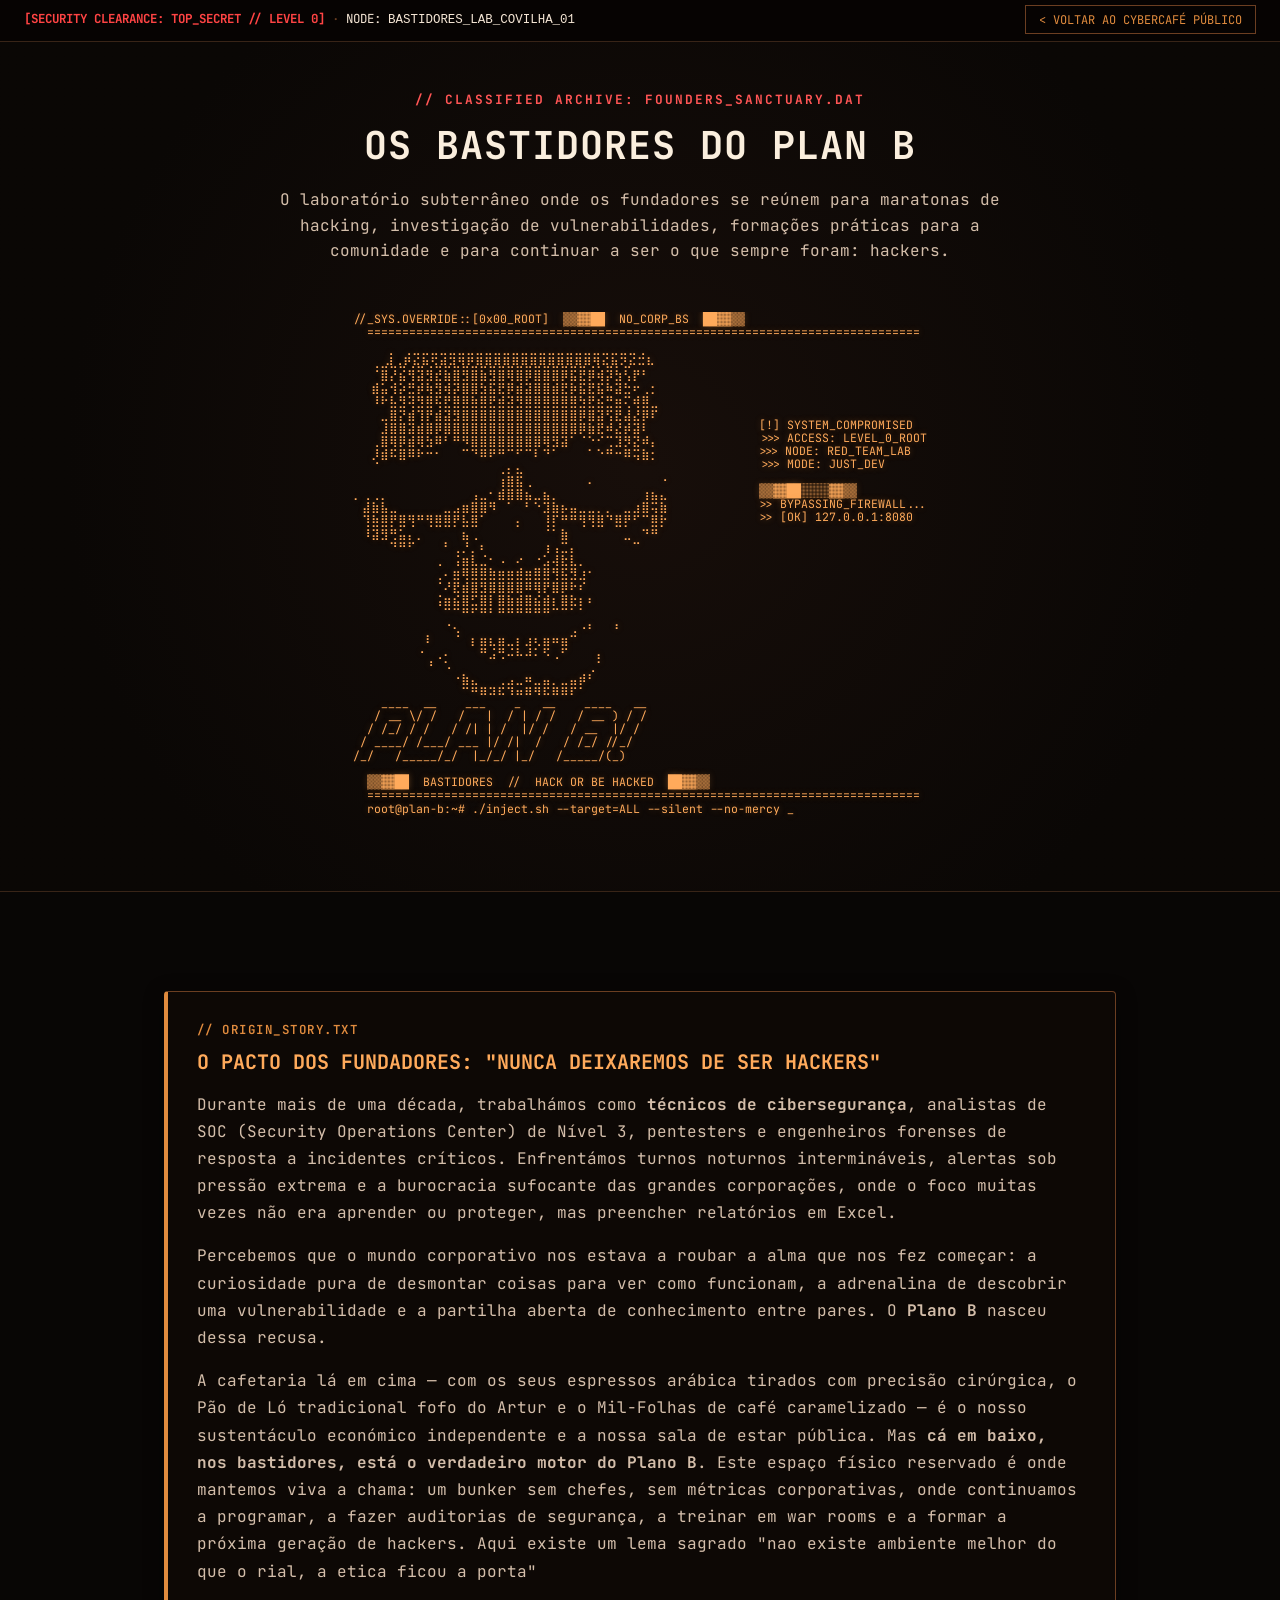
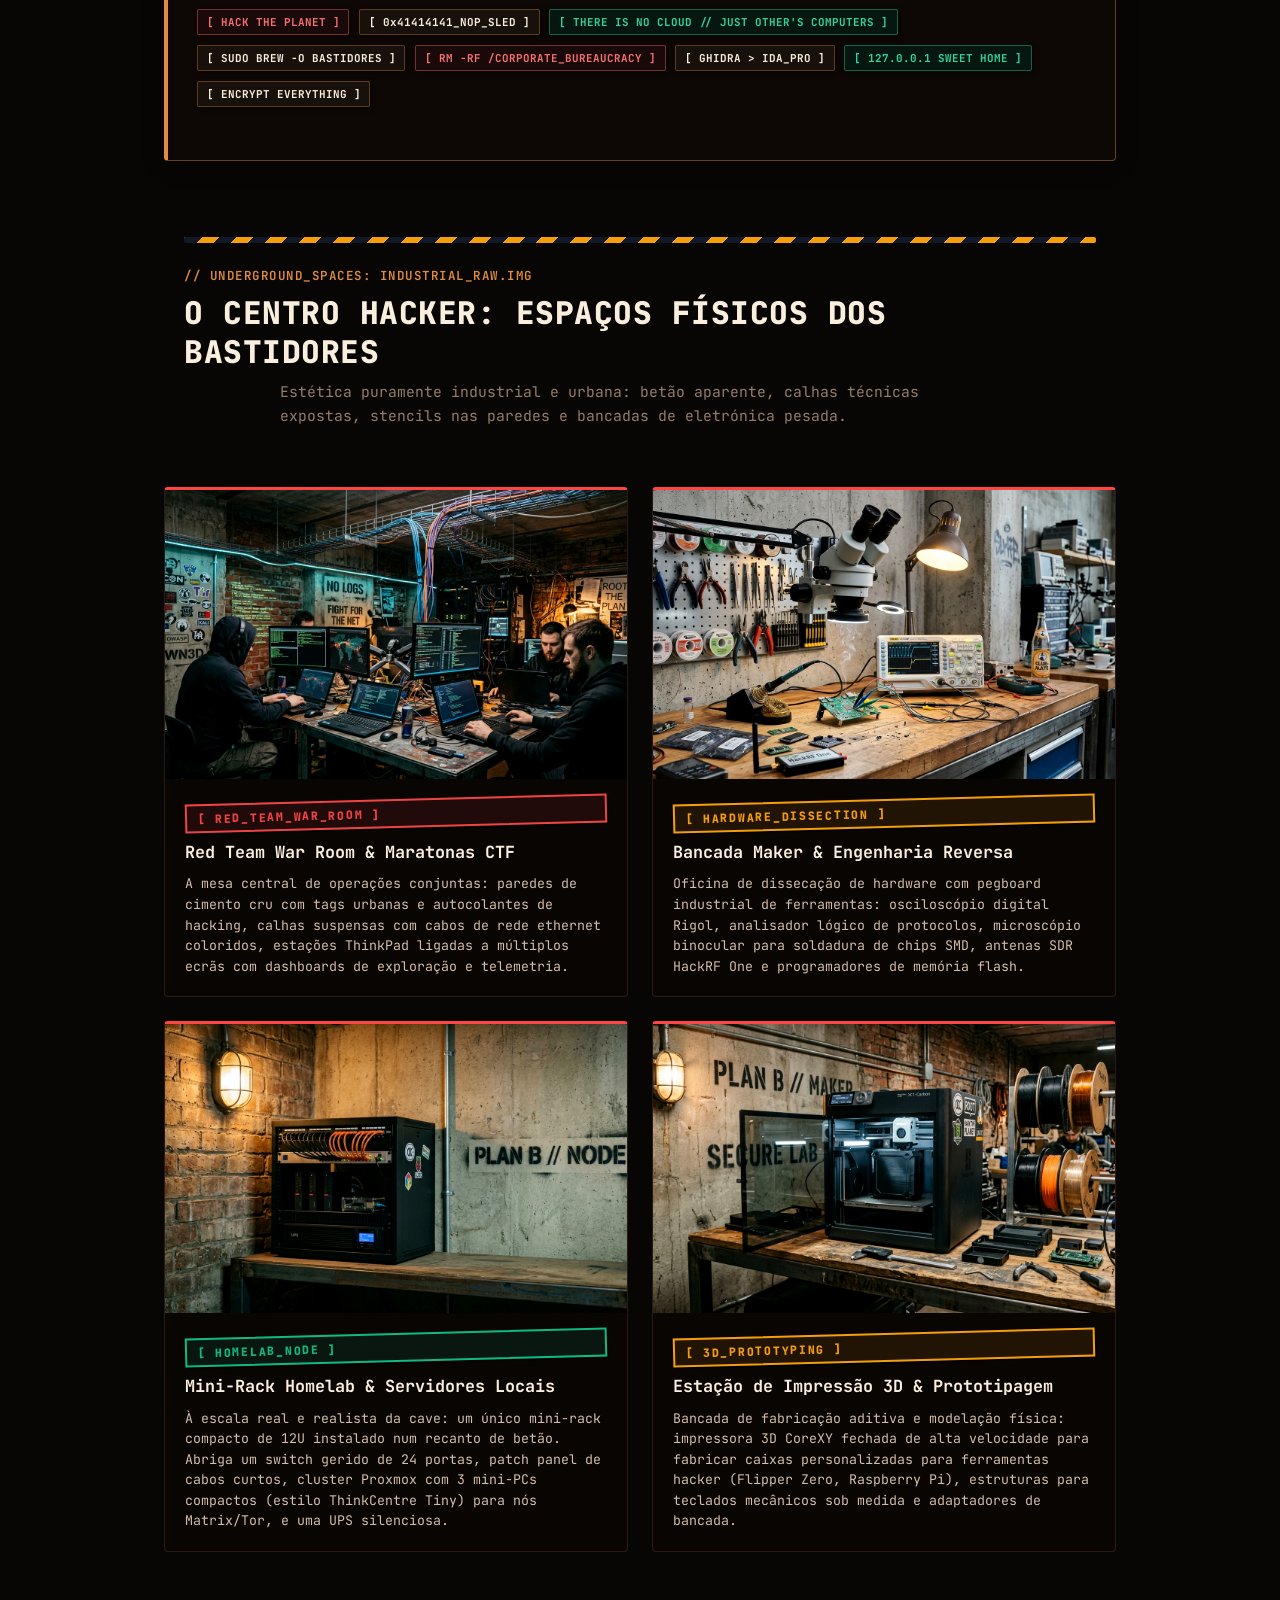
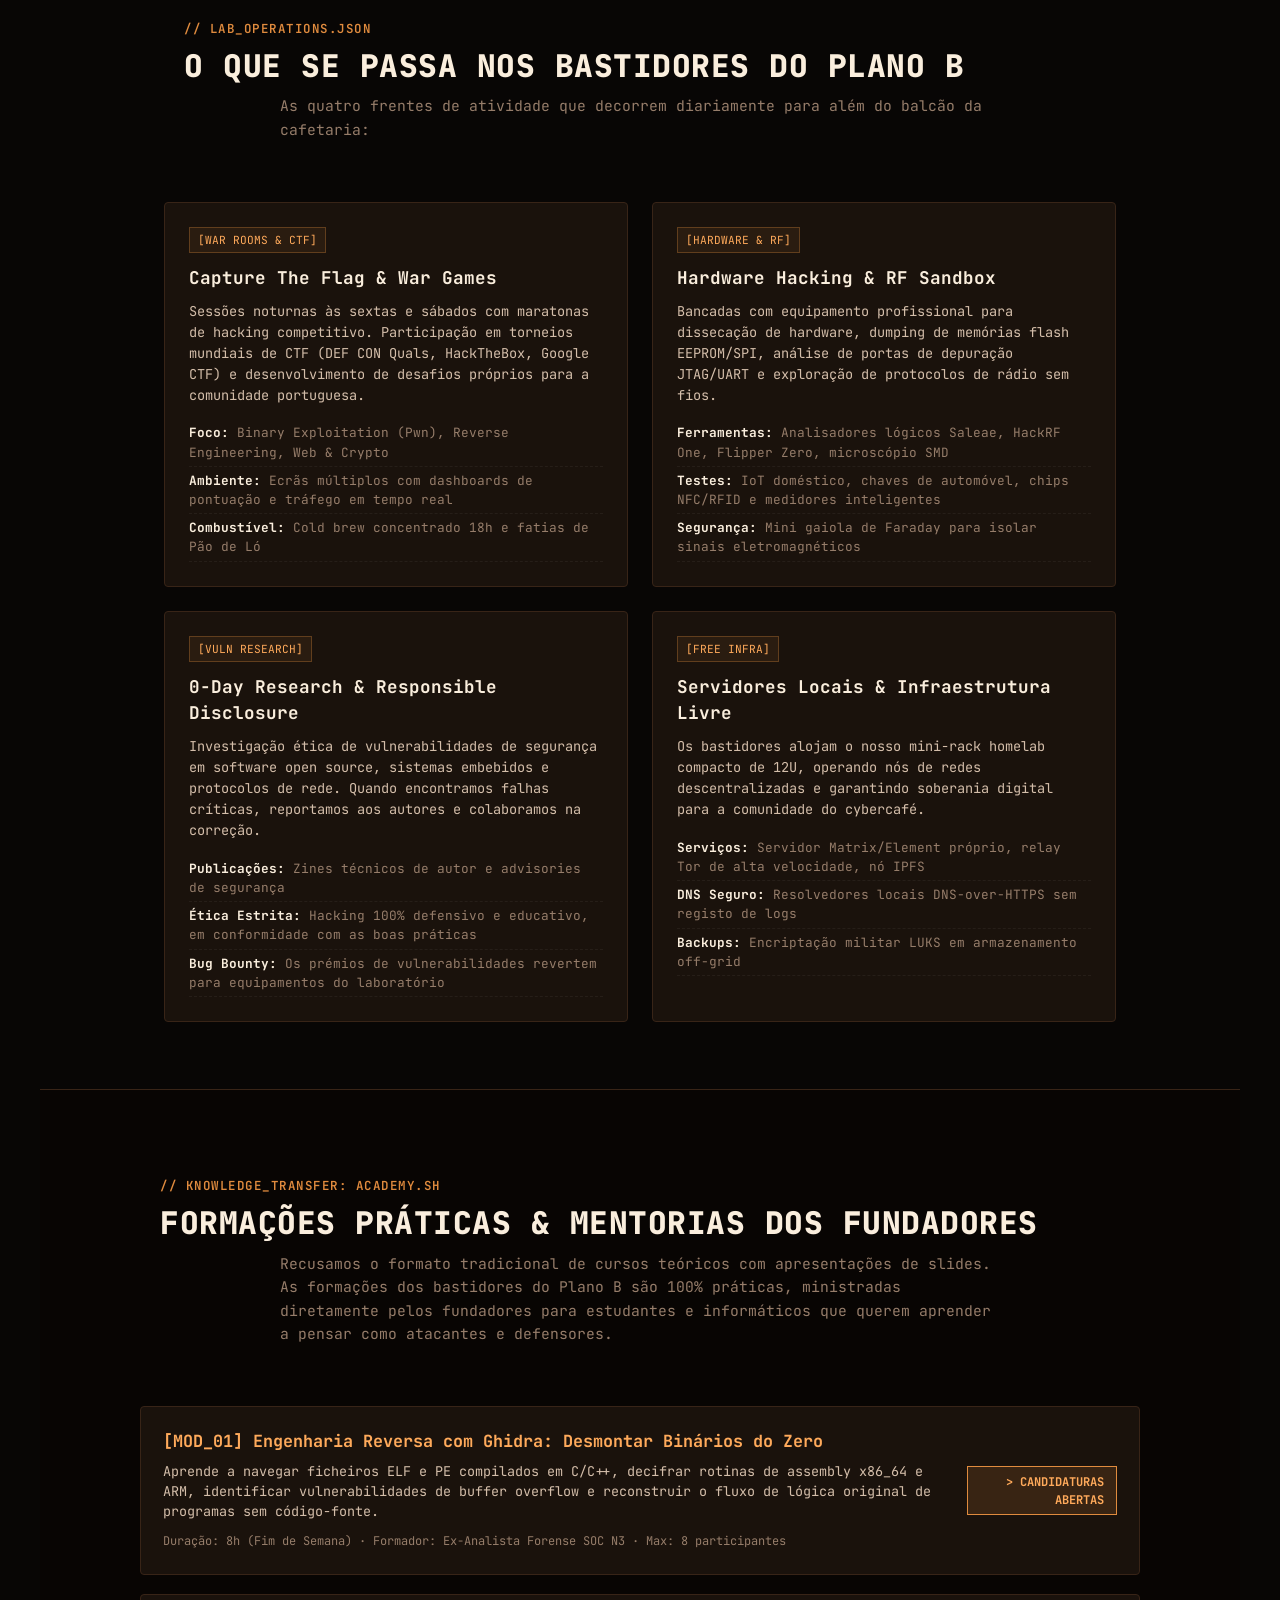
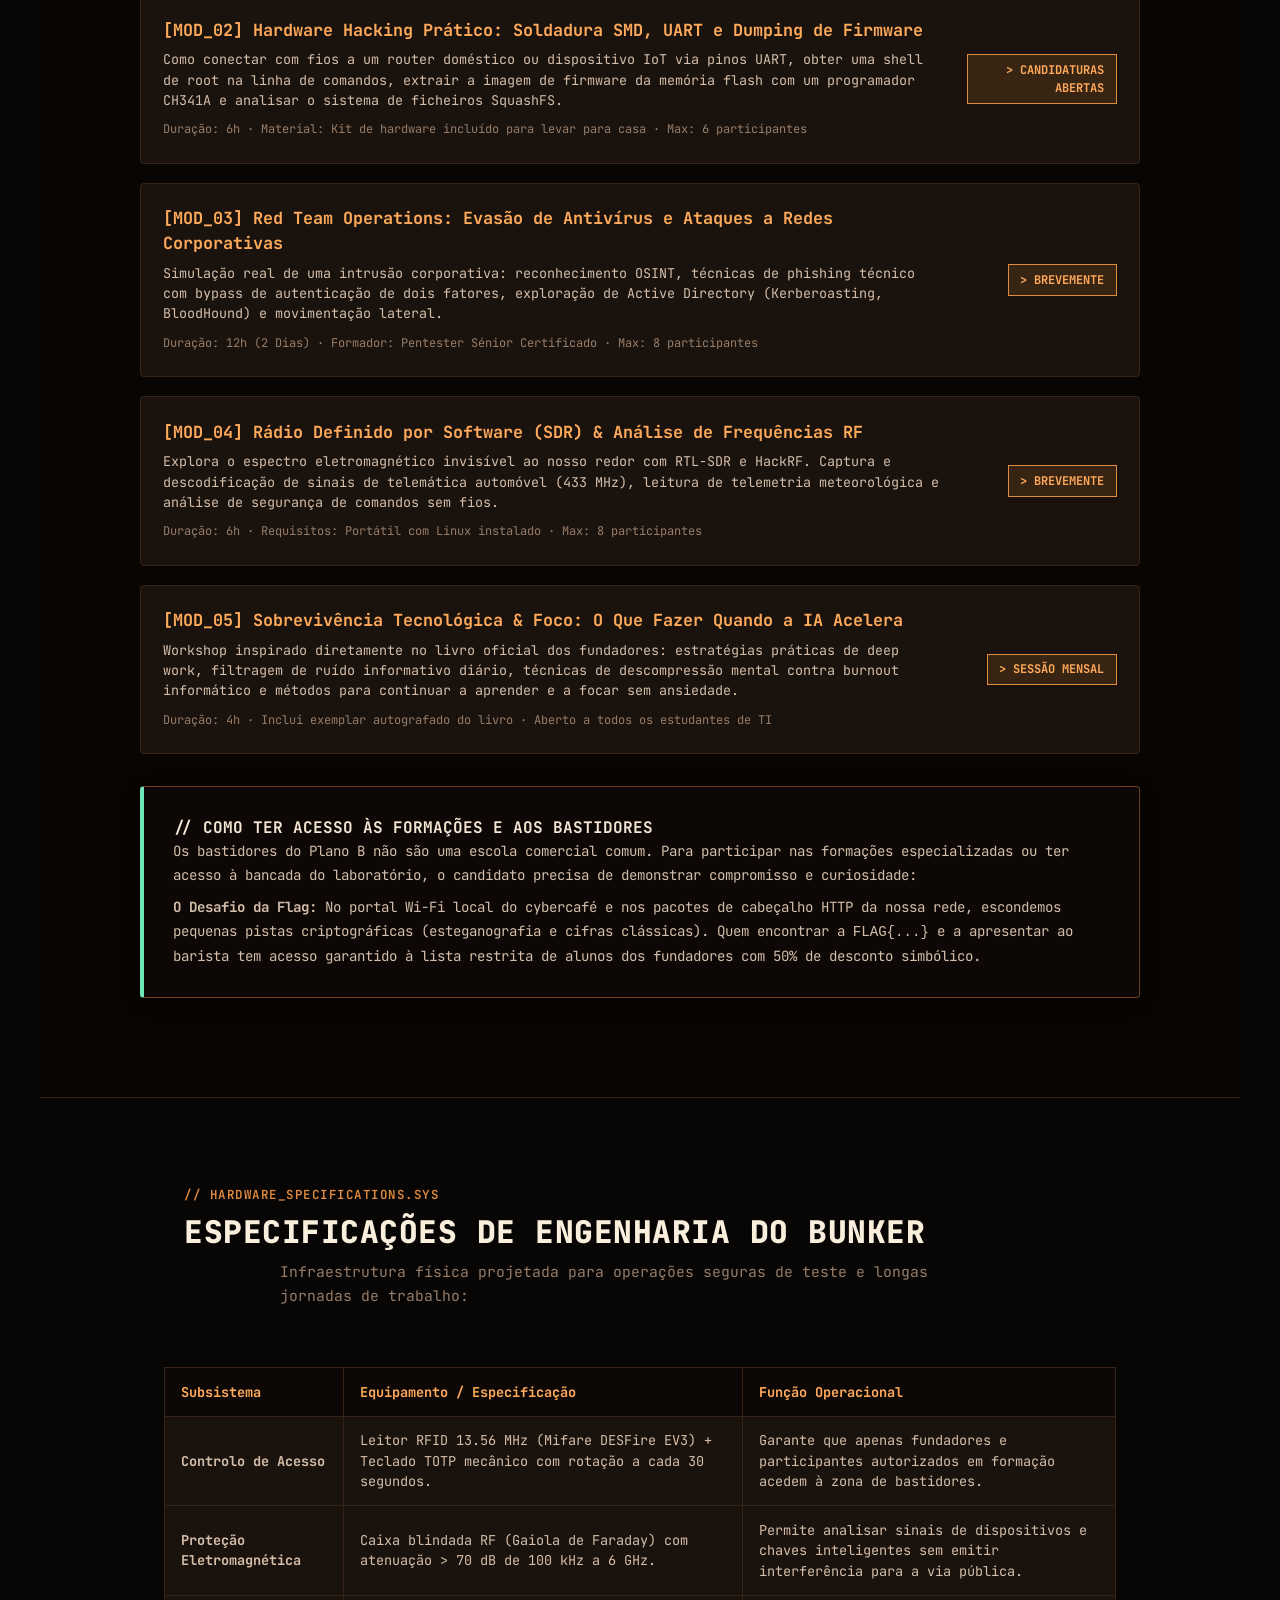
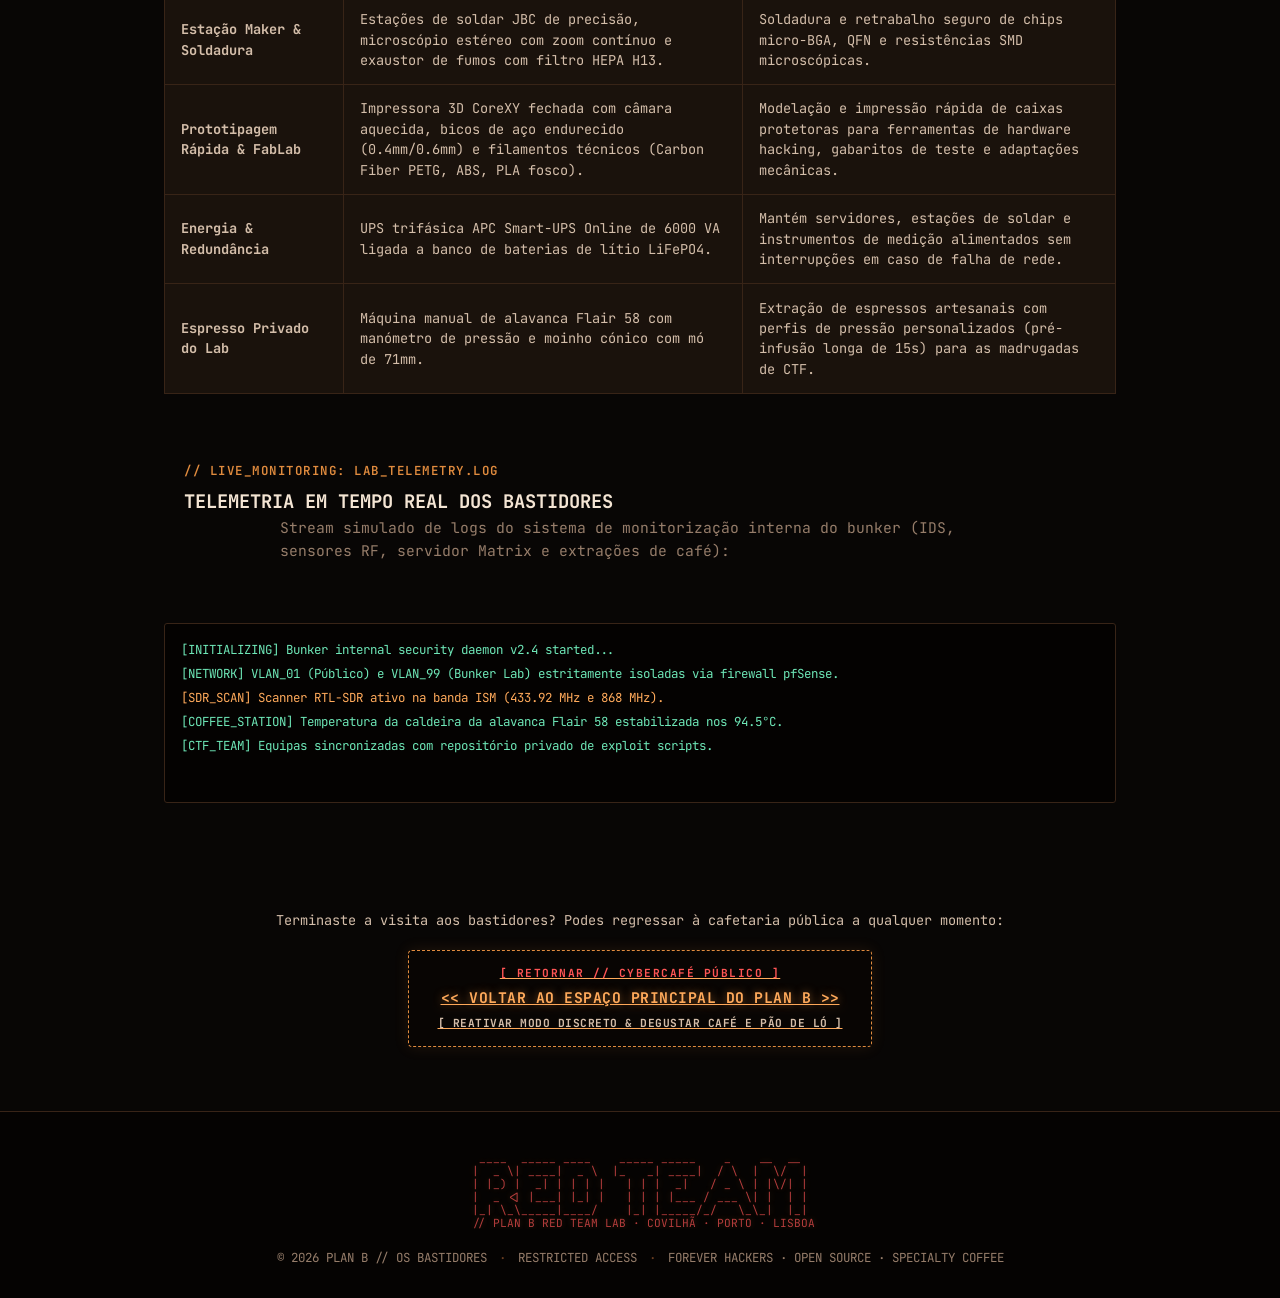
==== bastidores.html @ 3847df69 "first commit" ====
<!DOCTYPE html>
<html lang="pt">

<head>
    <meta charset="UTF-8">
    <meta name="viewport" content="width=device-width, initial-scale=1.0">
    <title>PLAN B // OS BASTIDORES (FOUNDERS' HACKER LAB)</title>
    <link rel="stylesheet" href="styles.css">
    <link rel="preconnect" href="https://fonts.googleapis.com">
    <link rel="preconnect" href="https://fonts.gstatic.com" crossorigin>
    <link
        href="https://fonts.googleapis.com/css2?family=Fira+Code:wght@300;400;500;600;700&family=JetBrains+Mono:ital,wght@0,300;0,400;0,600;0,700;1,400&family=VT323&display=swap"
        rel="stylesheet">
</head>

<body class="crt-effect bastidores-page">

    <!-- TOP SECURITY BAR -->
    <header class="bunker-top-bar">
        <div>
            <span class="bunker-status-tag">[SECURITY CLEARANCE: TOP_SECRET // LEVEL 0]</span>
            <span class="dot-sep">&middot;</span>
            <span>NODE: <code>BASTIDORES_LAB_COVILHA_01</code></span>
        </div>
        <div>
            <a href="index.html" id="btn-retornar-cafe" class="btn-back-cafe">&lt; VOLTAR AO CYBERCAFÉ PÚBLICO</a>
        </div>
    </header>

    <main class="main-content">
        <!-- HERO DOS BASTIDORES -->
        <section class="bunker-hero">
            <div class="bunker-tag">// CLASSIFIED ARCHIVE: FOUNDERS_SANCTUARY.DAT</div>
            <h1>OS BASTIDORES DO PLAN B</h1>
            <p class="bunker-sub">O laboratório subterrâneo onde os fundadores se reúnem para maratonas de hacking,
                investigação de vulnerabilidades, formações práticas para a comunidade e para continuar a ser o que
                sempre foram: hackers.</p>

            <pre class="ascii-art"
                style="color:var(--amber-bright); font-size: 0.72rem; line-height: 1.15; margin: 1.5rem auto; display: inline-block; text-align: left;">
//_SYS.OVERRIDE::[0x00_ROOT]  ▒▒▓▓██  NO_CORP_BS  ██▓▓▒▒
  ===============================================================================
  
  ⠀⠀⣸⢀⡾⣝⣯⢟⣽⣻⢿⡿⣿⣿⣿⣿⣿⣿⣿⣿⣿⣿⣿⣿⣿⢿⣝⣯⡻⣝⣚⣆⠀⠀⠀
⠀⠀⠘⣿⡹⣝⢾⣻⢾⡽⣯⣿⢿⣿⣯⢿⣿⣿⣿⣿⣿⣿⣿⣿⣟⡿⣾⣵⣻⢧⢏⡶⠆⠀⠀
⠀⠀⣴⣋⢵⣫⠾⣽⣯⢿⣽⣻⣿⣿⢯⣟⡿⣾⣽⣳⣿⣿⣽⡷⣯⣟⡷⣞⣧⣻⠮⡥⠀⠄⠀
⠀⠀⢹⡯⣎⢷⣻⢷⣾⣟⡾⣷⣿⣯⣿⡿⣽⣳⢿⣿⣿⣿⣿⣿⣷⢯⡿⣝⠶⣭⡛⣴⣾⠁⠀
⠀⠀⠀⠀⣿⡻⣼⢻⡿⣼⣻⢿⣿⣿⣿⣿⣿⣿⣿⣿⣿⣿⣿⣿⣿⣿⣿⣻⢟⡿⣸⡸⣿⡟⠀⠀
⠀⠀⠀⢹⣿⣷⣻⣼⣷⣿⣿⣿⣿⣿⣿⣿⣿⣿⣿⣿⣿⣿⣿⣿⣿⣷⣯⡿⣼⡹⣽⣻⡇⠀⠀             [!] SYSTEM_COMPROMISED
⠀⠀⠀⣿⣿⣿⣽⣿⢯⣷⠏⠿⢿⣿⣿⣿⣿⣿⣿⣿⣿⣿⢿⣻⠋⠑⠫⠝⠒⢻⢷⡻⣴⡀⠀             >>> ACCESS: LEVEL_0_ROOT
⠀⠀⢸⣽⣞⣷⣿⡮⠭⠄⠀⠀⠒⠻⣿⡿⠿⠛⠟⠛⡏⠺⠋⠉⠀⠀⠂⠢⠾⠭⣷⣛⣦⠅              >>> NODE: RED_TEAM_LAB
⠀⠀⠑⠉⠀⠉⠀⠀⠀⠀⠀⠀⠀⠀⠀⠀⠀⡀⡀⠀⠀⠀⠀⠀⠀⠀⠀⠀⠀⠀⠀⠈⠉⠁⠀             >>> MODE: JUST_DEV
⠀⠀⠀⠀⠀⠀⠀⠀⠀⠀⠀⠀⠀⠀⠀⠀⢨⣷⣟⠀⠀⠀⠀⠀⠀⠀⡀⠀⠀⠀⠀⠀⠀⠀⠠
⠀⠀⠀⠀⠀⠀⠀⠀⠀⠀⠀⠀⠀⢀⠀⠄⣼⣿⣿⣌⠀⣄⠀⠀⠀⠀⠀⠀⠀⠀⠀⠀⢠⣄⡀             ▒▒▓▓██░░░░▓▓▒▒
⠁⣸⣮⣇⠀⠀⠀⠀⠀⠀⠀⢀⣤⣾⣿⢶⠉⠋⠉⠏⠫⢻⣧⣄⣀⠀⠀⠀⠀⠀⠀⢠⣾⣛⣯             >> BYPASSING_FIREWALL...
⠀⢻⣯⣿⡿⣶⢶⠶⢶⣶⣿⡿⣏⣿⠋⠀⠀⠀⡀⠀⠀⢹⡟⠷⠿⢿⢿⣷⠳⣶⡿⠟⠛⣾⡯             >> [OK] 127.0.0.1:8080
⠀⢸⣻⢿⠷⣋⡈⠀⠈⠉⠉⠁⣍⠉⠀⠀⠀⠀⠁⠀⠀⠘⠃⣦⠀⠈⠈⠉⠀⠉⠁⠀⠲⠿⠁
⠀⠀⠉⠉⠺⠿⠗⠁⠀⠀⠆⠀⠹⠈⡄⠀⠀⠀⠀⠀⠀⢠⢀⠛⡀⠀⠀⠀⠀⠀⠉⠒⠀⠀⠀
⠀⠀⠀⠀⠀⠀⠀⠀⠀⠀⠀⢘⣥⡇⠐⠄⢀⠀⡠⠀⠠⢊⣸⡯⡇⠀⠀⠀⠀⠀⠀⠀⠀⠀⠀
⠀⠀⠀⠀⠀⠀⠀⠀⠀⠈⡀⣬⣿⣿⣿⣦⣤⣤⣴⣤⣶⣿⢾⣟⢿⢡⠄⠀⠀⠀⠀⠀⠀⠀⠀
⠀⠀⠀⠀⠀⠀⠀⠀⠀⠘⡰⡿⣼⣿⢿⣿⣿⣿⣿⣿⣿⡿⣾⣿⡯⡝⠀⠀⠀⠀⠀⠀⠀⠀⠀
⠀⠀⠀⠀⠀⠀⠀⠀⠀⢐⣤⣝⣿⠟⣿⡏⣿⣯⣽⣶⣜⣵⡍⣷⡦⡄⡄⠀⠀⠀⠀⠀⠀⠀⠀
⠀⠀⠀⠀⠀⠀⠀⠀⠀⠈⠛⠛⠿⠟⠿⠇⠿⠿⠿⠿⠿⠿⠓⠛⠋⠃⠀⠀⠀⠀⠀⠀⠀⠀⠀
⠀⠀⠀⠀⠀⠀⠀⠀⠀⠀⠠⡀⠀⠀⠀⠀⠀⠀⠀⠀⠀⠀⠀⠀⠀⢀⡄⠀⠀⡄⠀⠀⠀⠀⠀
⠀⠀⠀⠀⠀⠀⠀⠀⡆⠀⠀⠘⠀⡄⣤⡄⣤⠀⡄⢠⡄⣤⣤⣤⠚⠀⠀⠀⠀⠀⠀⠀⠀⠀⠀
⠀⠀⠀⠀⠀⠀⠀⠠⠀⠀⡀⠀⠀⠁⠿⢙⠿⣙⣇⣹⡊⢟⠀⠟⠀⠀⠀⡀⠀⠀⠀⠀⠀⠀⠀
⠀⠀⠀⠀⠀⠀⠀⠀⠰⠈⢂⠀⠀⠀⠀⠉⠈⠀⠀⠀⠀⠀⠈⠀⠀⠀⠀⠃⠀⠀⠀⠀⠀⠀⠀
⠀⠀⠀⠀⠀⠀⠀⠀⠀⠀⠀⠠⣦⡀⠀⠀⠀⢀⠀⣤⠀⣀⠀⠀⣀⣴⠎⠀⠀⠀⠀⠀⠀⠀⠀
⠀⠀⠀⠀⠀⠀⠀⠀⠀⠀⠀⠀⠛⠿⣶⣲⣞⢻⣭⣶⢿⣟⣷⣿⡟⠃⠀⠀⠀⠀⠀⠀⠀⠀⠀
    ____  __    ___    _   __    ____   __
   / __ \/ /   /   |  / | / /   / __ ) / /
  / /_/ / /   / /| | /  |/ /   / __  |/ / 
 / ____/ /___/ ___ |/ /|  /   / /_/ //_/  
/_/   /_____/_/  |_/_/ |_/   /_____/(_)   
                                          
  ▒▒▓▓██  BASTIDORES  //  HACK OR BE HACKED  ██▓▓▒▒
  ===============================================================================
  root@plan-b:~# ./inject.sh --target=ALL --silent --no-mercy _
            </pre>
        </section>

        <!-- SECÇÃO: MANIFESTO DOS FUNDADORES -->
        <section class="section-padding" style="max-width: 1000px; margin: 0 auto;">
            <div class="manifesto-box">
                <div class="sec-label">// ORIGIN_STORY.TXT</div>
                <h3>O PACTO DOS FUNDADORES: "NUNCA DEIXAREMOS DE SER HACKERS"</h3>
                <p>Durante mais de uma década, trabalhámos como <strong>técnicos de cibersegurança</strong>, analistas
                    de SOC (Security Operations Center) de Nível 3, pentesters e engenheiros forenses de resposta a
                    incidentes críticos. Enfrentámos turnos noturnos intermináveis, alertas sob pressão extrema e a
                    burocracia sufocante das grandes corporações, onde o foco muitas vezes não era aprender ou proteger,
                    mas preencher relatórios em Excel.</p>

                <p>Percebemos que o mundo corporativo nos estava a roubar a alma que nos fez começar: a curiosidade pura
                    de desmontar coisas para ver como funcionam, a adrenalina de descobrir uma vulnerabilidade e a
                    partilha aberta de conhecimento entre pares. O <strong>Plano B</strong> nasceu dessa recusa.</p>

                <p>A cafetaria lá em cima — com os seus espressos arábica tirados com precisão cirúrgica, o Pão de Ló
                    tradicional fofo do Artur e o Mil-Folhas de café caramelizado — é o nosso sustentáculo económico
                    independente e a nossa sala de estar pública. Mas <strong>cá em baixo, nos bastidores, está o
                        verdadeiro motor do Plano B</strong>. Este espaço físico reservado é onde mantemos viva a chama:
                    um bunker sem chefes, sem métricas corporativas, onde continuamos a programar, a fazer auditorias de
                    segurança, a treinar em war rooms e a formar a próxima geração de hackers. Aqui existe um lema
                    sagrado
                    "nao existe ambiente melhor do que o rial, a etica ficou a porta"</p>

                <div class="hacker-stickers-cluster">
                    <span class="hacker-sticker tag-crimson">[ HACK THE PLANET ]</span>
                    <span class="hacker-sticker">[ 0x41414141_NOP_SLED ]</span>
                    <span class="hacker-sticker tag-lime">[ THERE IS NO CLOUD // JUST OTHER'S COMPUTERS ]</span>
                    <span class="hacker-sticker">[ SUDO BREW -O BASTIDORES ]</span>
                    <span class="hacker-sticker tag-crimson">[ RM -RF /CORPORATE_BUREAUCRACY ]</span>
                    <span class="hacker-sticker">[ GHIDRA &gt; IDA_PRO ]</span>
                    <span class="hacker-sticker tag-lime">[ 127.0.0.1 SWEET HOME ]</span>
                    <span class="hacker-sticker">[ ENCRYPT EVERYTHING ]</span>
                </div>
            </div>

            <!-- GALERIA VISUAL DOS BASTIDORES: ESTILO INDUSTRIAL & STREET HACKER -->
            <div class="section-header" style="text-align: left; margin-top: 3.5rem;">
                <div class="hazard-stripe-bar"></div>
                <div class="sec-label">// UNDERGROUND_SPACES: INDUSTRIAL_RAW.IMG</div>
                <h2>O CENTRO HACKER: ESPAÇOS FÍSICOS DOS BASTIDORES</h2>
                <p class="sec-sub">Estética puramente industrial e urbana: betão aparente, calhas técnicas expostas,
                    stencils nas paredes e bancadas de eletrónica pesada.</p>
            </div>

            <div class="bunker-gallery-grid">
                <!-- Foto 1: War Room -->
                <div class="bunker-photo-card">
                    <div class="bunker-photo-img-wrap">
                        <img src="assets/bastidores_war_room.jpg"
                            alt="Red Team War Room subterrânea dos bastidores do Plan B com monitores, ThinkPads e estilo industrial"
                            class="bunker-photo-img">
                    </div>
                    <div class="bunker-photo-info">
                        <span class="street-stencil-tag red">[ RED_TEAM_WAR_ROOM ]</span>
                        <h4>Red Team War Room &amp; Maratonas CTF</h4>
                        <p>A mesa central de operações conjuntas: paredes de cimento cru com tags urbanas e autocolantes
                            de hacking, calhas suspensas com cabos de rede ethernet coloridos, estações ThinkPad ligadas
                            a múltiplos ecrãs com dashboards de exploração e telemetria.</p>
                    </div>
                </div>

                <!-- Foto 2: Hardware Lab -->
                <div class="bunker-photo-card">
                    <div class="bunker-photo-img-wrap">
                        <img src="assets/bastidores_hardware_lab.jpg"
                            alt="Bancada de hardware hacking industrial com osciloscópio Rigol, HackRF, ferro de soldar e microscópio"
                            class="bunker-photo-img">
                    </div>
                    <div class="bunker-photo-info">
                        <span class="street-stencil-tag amber">[ HARDWARE_DISSECTION ]</span>
                        <h4>Bancada Maker &amp; Engenharia Reversa</h4>
                        <p>Oficina de dissecação de hardware com pegboard industrial de ferramentas: osciloscópio
                            digital Rigol, analisador lógico de protocolos, microscópio binocular para soldadura de
                            chips SMD, antenas SDR HackRF One e programadores de memória flash.</p>
                    </div>
                </div>

                <!-- Foto 3: Server Vault / Homelab Rack -->
                <div class="bunker-photo-card">
                    <div class="bunker-photo-img-wrap">
                        <img src="assets/bastidores_server_vault.jpg"
                            alt="Mini-rack homelab de 12U no recanto de betão dos bastidores com switch, mini-PCs e iluminação industrial"
                            class="bunker-photo-img">
                    </div>
                    <div class="bunker-photo-info">
                        <span class="street-stencil-tag green">[ HOMELAB_NODE ]</span>
                        <h4>Mini-Rack Homelab &amp; Servidores Locais</h4>
                        <p>À escala real e realista da cave: um único mini-rack compacto de 12U instalado num recanto de
                            betão. Abriga um switch gerido de 24 portas, patch panel de cabos curtos, cluster Proxmox
                            com 3 mini-PCs compactos (estilo ThinkCentre Tiny) para nós Matrix/Tor, e uma UPS
                            silenciosa.</p>
                    </div>
                </div>

                <!-- Foto 4: Estação de Impressão 3D & Prototipagem Maker -->
                <div class="bunker-photo-card">
                    <div class="bunker-photo-img-wrap">
                        <img src="assets/bastidores_impressora_3d.jpg"
                            alt="Estação de impressão 3D industrial nos bastidores com impressora fechada de alta precisão e protótipos de hardware"
                            class="bunker-photo-img">
                    </div>
                    <div class="bunker-photo-info">
                        <span class="street-stencil-tag amber">[ 3D_PROTOTYPING ]</span>
                        <h4>Estação de Impressão 3D &amp; Prototipagem</h4>
                        <p>Bancada de fabricação aditiva e modelação física: impressora 3D CoreXY fechada de alta
                            velocidade para fabricar caixas personalizadas para ferramentas hacker (Flipper Zero,
                            Raspberry Pi), estruturas para teclados mecânicos sob medida e adaptadores de bancada.</p>
                    </div>
                </div>
            </div>

            <!-- GRID: O QUE SE PASSA NOS BASTIDORES -->
            <div class="section-header" style="text-align: left; margin-top: 3rem;">
                <div class="sec-label">// LAB_OPERATIONS.JSON</div>
                <h2>O QUE SE PASSA NOS BASTIDORES DO PLANO B</h2>
                <p class="sec-sub">As quatro frentes de atividade que decorrem diariamente para além do balcão da
                    cafetaria:</p>
            </div>

            <div class="bunker-activities-grid">
                <!-- Atividade 1 -->
                <div class="bunker-card">
                    <span class="bunker-card-badge">[WAR ROOMS &amp; CTF]</span>
                    <h4>Capture The Flag &amp; War Games</h4>
                    <p>Sessões noturnas às sextas e sábados com maratonas de hacking competitivo. Participação em
                        torneios mundiais de CTF (DEF CON Quals, HackTheBox, Google CTF) e desenvolvimento de desafios
                        próprios para a comunidade portuguesa.</p>
                    <ul>
                        <li><strong>Foco:</strong> Binary Exploitation (Pwn), Reverse Engineering, Web &amp; Crypto</li>
                        <li><strong>Ambiente:</strong> Ecrãs múltiplos com dashboards de pontuação e tráfego em tempo
                            real</li>
                        <li><strong>Combustível:</strong> Cold brew concentrado 18h e fatias de Pão de Ló</li>
                    </ul>
                </div>

                <!-- Atividade 2 -->
                <div class="bunker-card">
                    <span class="bunker-card-badge">[HARDWARE &amp; RF]</span>
                    <h4>Hardware Hacking &amp; RF Sandbox</h4>
                    <p>Bancadas com equipamento profissional para dissecação de hardware, dumping de memórias flash
                        EEPROM/SPI, análise de portas de depuração JTAG/UART e exploração de protocolos de rádio sem
                        fios.</p>
                    <ul>
                        <li><strong>Ferramentas:</strong> Analisadores lógicos Saleae, HackRF One, Flipper Zero,
                            microscópio SMD</li>
                        <li><strong>Testes:</strong> IoT doméstico, chaves de automóvel, chips NFC/RFID e medidores
                            inteligentes</li>
                        <li><strong>Segurança:</strong> Mini gaiola de Faraday para isolar sinais eletromagnéticos</li>
                    </ul>
                </div>

                <!-- Atividade 3 -->
                <div class="bunker-card">
                    <span class="bunker-card-badge">[VULN RESEARCH]</span>
                    <h4>0-Day Research &amp; Responsible Disclosure</h4>
                    <p>Investigação ética de vulnerabilidades de segurança em software open source, sistemas embebidos e
                        protocolos de rede. Quando encontramos falhas críticas, reportamos aos autores e colaboramos na
                        correção.</p>
                    <ul>
                        <li><strong>Publicações:</strong> Zines técnicos de autor e advisories de segurança</li>
                        <li><strong>Ética Estrita:</strong> Hacking 100% defensivo e educativo, em conformidade com as
                            boas práticas</li>
                        <li><strong>Bug Bounty:</strong> Os prémios de vulnerabilidades revertem para equipamentos do
                            laboratório</li>
                    </ul>
                </div>

                <!-- Atividade 4 -->
                <div class="bunker-card">
                    <span class="bunker-card-badge">[FREE INFRA]</span>
                    <h4>Servidores Locais &amp; Infraestrutura Livre</h4>
                    <p>Os bastidores alojam o nosso mini-rack homelab compacto de 12U, operando nós de redes
                        descentralizadas e garantindo soberania digital para a comunidade do cybercafé.</p>
                    <ul>
                        <li><strong>Serviços:</strong> Servidor Matrix/Element próprio, relay Tor de alta velocidade, nó
                            IPFS</li>
                        <li><strong>DNS Seguro:</strong> Resolvedores locais DNS-over-HTTPS sem registo de logs</li>
                        <li><strong>Backups:</strong> Encriptação militar LUKS em armazenamento off-grid</li>
                    </ul>
                </div>
            </div>
        </section>

        <!-- SECÇÃO: FORMAÇÕES E ACADEMIA HACKER -->
        <section class="section-padding formations-section">
            <div style="max-width: 1000px; margin: 0 auto;">
                <div class="section-header" style="text-align: left;">
                    <div class="sec-label">// KNOWLEDGE_TRANSFER: ACADEMY.SH</div>
                    <h2>FORMAÇÕES PRÁTICAS &amp; MENTORIAS DOS FUNDADORES</h2>
                    <p class="sec-sub">Recusamos o formato tradicional de cursos teóricos com apresentações de slides.
                        As formações dos bastidores do Plano B são 100% práticas, ministradas diretamente pelos
                        fundadores para estudantes e informáticos que querem aprender a pensar como atacantes e
                        defensores.</p>
                </div>

                <div class="formation-list">
                    <!-- Formação 1 -->
                    <div class="formation-item">
                        <div class="formation-info">
                            <h4>[MOD_01] Engenharia Reversa com Ghidra: Desmontar Binários do Zero</h4>
                            <p>Aprende a navegar ficheiros ELF e PE compilados em C/C++, decifrar rotinas de assembly
                                x86_64 e ARM, identificar vulnerabilidades de buffer overflow e reconstruir o fluxo de
                                lógica original de programas sem código-fonte.</p>
                            <span class="formation-meta">Duração: 8h (Fim de Semana) &middot; Formador: Ex-Analista
                                Forense SOC N3 &middot; Max: 8 participantes</span>
                        </div>
                        <div class="formation-badge-tag">
                            <span class="badge-status">&gt; CANDIDATURAS ABERTAS</span>
                        </div>
                    </div>

                    <!-- Formação 2 -->
                    <div class="formation-item">
                        <div class="formation-info">
                            <h4>[MOD_02] Hardware Hacking Prático: Soldadura SMD, UART e Dumping de Firmware</h4>
                            <p>Como conectar com fios a um router doméstico ou dispositivo IoT via pinos UART, obter uma
                                shell de root na linha de comandos, extrair a imagem de firmware da memória flash com um
                                programador CH341A e analisar o sistema de ficheiros SquashFS.</p>
                            <span class="formation-meta">Duração: 6h &middot; Material: Kit de hardware incluído para
                                levar para casa &middot; Max: 6 participantes</span>
                        </div>
                        <div class="formation-badge-tag">
                            <span class="badge-status">&gt; CANDIDATURAS ABERTAS</span>
                        </div>
                    </div>

                    <!-- Formação 3 -->
                    <div class="formation-item">
                        <div class="formation-info">
                            <h4>[MOD_03] Red Team Operations: Evasão de Antivírus e Ataques a Redes Corporativas</h4>
                            <p>Simulação real de uma intrusão corporativa: reconhecimento OSINT, técnicas de phishing
                                técnico com bypass de autenticação de dois fatores, exploração de Active Directory
                                (Kerberoasting, BloodHound) e movimentação lateral.</p>
                            <span class="formation-meta">Duração: 12h (2 Dias) &middot; Formador: Pentester Sénior
                                Certificado &middot; Max: 8 participantes</span>
                        </div>
                        <div class="formation-badge-tag">
                            <span class="badge-status">&gt; BREVEMENTE</span>
                        </div>
                    </div>

                    <!-- Formação 4 -->
                    <div class="formation-item">
                        <div class="formation-info">
                            <h4>[MOD_04] Rádio Definido por Software (SDR) &amp; Análise de Frequências RF</h4>
                            <p>Explora o espectro eletromagnético invisível ao nosso redor com RTL-SDR e HackRF. Captura
                                e descodificação de sinais de telemática automóvel (433 MHz), leitura de telemetria
                                meteorológica e análise de segurança de comandos sem fios.</p>
                            <span class="formation-meta">Duração: 6h &middot; Requisitos: Portátil com Linux instalado
                                &middot; Max: 8 participantes</span>
                        </div>
                        <div class="formation-badge-tag">
                            <span class="badge-status">&gt; BREVEMENTE</span>
                        </div>
                    </div>

                    <!-- Formação 5 -->
                    <div class="formation-item">
                        <div class="formation-info">
                            <h4>[MOD_05] Sobrevivência Tecnológica &amp; Foco: O Que Fazer Quando a IA Acelera</h4>
                            <p>Workshop inspirado diretamente no livro oficial dos fundadores: estratégias práticas de
                                deep work, filtragem de ruído informativo diário, técnicas de descompressão mental
                                contra burnout informático e métodos para continuar a aprender e a focar sem ansiedade.
                            </p>
                            <span class="formation-meta">Duração: 4h &middot; Inclui exemplar autografado do livro
                                &middot; Aberto a todos os estudantes de TI</span>
                        </div>
                        <div class="formation-badge-tag">
                            <span class="badge-status">&gt; SESSÃO MENSAL</span>
                        </div>
                    </div>
                </div>

                <div class="manifesto-box" style="margin-top: 2rem; border-left-color: #6ee7b7;">
                    <h4>// COMO TER ACESSO ÀS FORMAÇÕES E AOS BASTIDORES</h4>
                    <p style="font-size: 0.88rem; margin-bottom: 0.5rem;">Os bastidores do Plano B não são uma escola
                        comercial comum. Para participar nas formações especializadas ou ter acesso à bancada do
                        laboratório, o candidato precisa de demonstrar compromisso e curiosidade:</p>
                    <p style="font-size: 0.88rem; margin-bottom: 0;"><strong>O Desafio da Flag:</strong> No portal Wi-Fi
                        local do cybercafé e nos pacotes de cabeçalho HTTP da nossa rede, escondemos pequenas pistas
                        criptográficas (esteganografia e cifras clássicas). Quem encontrar a <code>FLAG{...}</code> e a
                        apresentar ao barista tem acesso garantido à lista restrita de alunos dos fundadores com 50% de
                        desconto simbólico.</p>
                </div>
            </div>
        </section>

        <!-- SECÇÃO: ESPECIFICAÇÕES DO BUNKER FÍSICO -->
        <section class="section-padding" style="max-width: 1000px; margin: 0 auto;">
            <div class="section-header" style="text-align: left;">
                <div class="sec-label">// HARDWARE_SPECIFICATIONS.SYS</div>
                <h2>ESPECIFICAÇÕES DE ENGENHARIA DO BUNKER</h2>
                <p class="sec-sub">Infraestrutura física projetada para operações seguras de teste e longas jornadas de
                    trabalho:</p>
            </div>

            <table class="bunker-specs-table">
                <thead>
                    <tr>
                        <th>Subsistema</th>
                        <th>Equipamento / Especificação</th>
                        <th>Função Operacional</th>
                    </tr>
                </thead>
                <tbody>
                    <tr>
                        <td><strong>Controlo de Acesso</strong></td>
                        <td>Leitor RFID 13.56 MHz (Mifare DESFire EV3) + Teclado TOTP mecânico com rotação a cada 30
                            segundos.</td>
                        <td>Garante que apenas fundadores e participantes autorizados em formação acedem à zona de
                            bastidores.</td>
                    </tr>
                    <tr>
                        <td><strong>Proteção Eletromagnética</strong></td>
                        <td>Caixa blindada RF (Gaiola de Faraday) com atenuação &gt; 70 dB de 100 kHz a 6 GHz.</td>
                        <td>Permite analisar sinais de dispositivos e chaves inteligentes sem emitir interferência para
                            a via pública.</td>
                    </tr>
                    <tr>
                        <td><strong>Estação Maker &amp; Soldadura</strong></td>
                        <td>Estações de soldar JBC de precisão, microscópio estéreo com zoom contínuo e exaustor de
                            fumos com filtro HEPA H13.</td>
                        <td>Soldadura e retrabalho seguro de chips micro-BGA, QFN e resistências SMD microscópicas.</td>
                    </tr>
                    <tr>
                        <td><strong>Prototipagem Rápida &amp; FabLab</strong></td>
                        <td>Impressora 3D CoreXY fechada com câmara aquecida, bicos de aço endurecido (0.4mm/0.6mm) e
                            filamentos técnicos (Carbon Fiber PETG, ABS, PLA fosco).</td>
                        <td>Modelação e impressão rápida de caixas protetoras para ferramentas de hardware hacking,
                            gabaritos de teste e adaptações mecânicas.</td>
                    </tr>
                    <tr>
                        <td><strong>Energia &amp; Redundância</strong></td>
                        <td>UPS trifásica APC Smart-UPS Online de 6000 VA ligada a banco de baterias de lítio LiFePO4.
                        </td>
                        <td>Mantém servidores, estações de soldar e instrumentos de medição alimentados sem interrupções
                            em caso de falha de rede.</td>
                    </tr>
                    <tr>
                        <td><strong>Espresso Privado do Lab</strong></td>
                        <td>Máquina manual de alavanca Flair 58 com manómetro de pressão e moinho cónico com mó de 71mm.
                        </td>
                        <td>Extração de espressos artesanais com perfis de pressão personalizados (pré-infusão longa de
                            15s) para as madrugadas de CTF.</td>
                    </tr>
                </tbody>
            </table>

            <!-- SECÇÃO: TELEMETRIA EM TEMPO REAL -->
            <div class="section-header" style="text-align: left; margin-top: 3rem;">
                <div class="sec-label">// LIVE_MONITORING: LAB_TELEMETRY.LOG</div>
                <h3>TELEMETRIA EM TEMPO REAL DOS BASTIDORES</h3>
                <p class="sec-sub">Stream simulado de logs do sistema de monitorização interna do bunker (IDS, sensores
                    RF, servidor Matrix e extrações de café):</p>
            </div>

            <div class="bunker-log-box" id="bunker-live-logs">
                <div class="bunker-log-line">[INITIALIZING] Bunker internal security daemon v2.4 started...</div>
                <div class="bunker-log-line">[NETWORK] VLAN_01 (Público) e VLAN_99 (Bunker Lab) estritamente isoladas
                    via firewall pfSense.</div>
                <div class="bunker-log-line warn">[SDR_SCAN] Scanner RTL-SDR ativo na banda ISM (433.92 MHz e 868 MHz).
                </div>
                <div class="bunker-log-line">[COFFEE_STATION] Temperatura da caldeira da alavanca Flair 58 estabilizada
                    nos 94.5°C.</div>
                <div class="bunker-log-line">[CTF_TEAM] Equipas sincronizadas com repositório privado de exploit
                    scripts.</div>
            </div>
        </section>

        <!-- SECÇÃO: BOTÃO RETORNAR AO CAFÉ -->
        <section style="text-align: center; padding: 2.5rem 1.5rem 4rem;">
            <p style="color: var(--crema-muted); font-size: 0.85rem; margin-bottom: 1.2rem;">Terminaste a visita aos
                bastidores? Podes regressar à cafetaria pública a qualquer momento:</p>
            <a href="index.html" class="btn-backdoor" style="display: inline-flex;"
                onclick="document.getElementById('btn-retornar-cafe').click(); return false;">
                <span class="backdoor-glitch-tag">[ RETORNAR // CYBERCAFÉ PÚBLICO ]</span>
                <span class="backdoor-title">&lt;&lt; VOLTAR AO ESPAÇO PRINCIPAL DO PLAN B &gt;&gt;</span>
                <span class="backdoor-hint">[ REATIVAR MODO DISCRETO &amp; DEGUSTAR CAFÉ E PÃO DE LÓ ]</span>
            </a>
        </section>
    </main>

    <!-- FOOTER SIMPLES DOS BASTIDORES -->
    <footer class="cyber-footer">
        <div class="footer-ascii">
            <pre class="ascii-art" style="font-size: 0.7rem; color: #ff5555;">
 ____  _____ ____    _____ _____    _    __  __ 
|  _ \| ____|  _ \  |_   _| ____|  / \  |  \/  |
| |_) |  _| | | | |   | | |  _|   / _ \ | |\/| |
|  _ <| |___| |_| |   | | | |___ / ___ \| |  | |
|_| \_\_____|____/    |_| |_____/_/   \_\_|  |_|
 // PLAN B RED TEAM LAB &middot; COVILHÃ &middot; PORTO &middot; LISBOA
</pre>
        </div>
        <div class="footer-links-row">
            <span>&copy; 2026 PLAN B // OS BASTIDORES</span>
            <span class="dot-sep">&middot;</span>
            <span>RESTRICTED ACCESS</span>
            <span class="dot-sep">&middot;</span>
            <span>FOREVER HACKERS &middot; OPEN SOURCE &middot; SPECIALTY COFFEE</span>
        </div>
    </footer>

    <!-- GLITCH OVERLAY -->
    <div id="glitch-overlay" class="glitch-overlay"></div>

    <script src="lofi-audio.js"></script>
    <script src="script.js"></script>
</body>

</html>
---- styles.css ----
/* ==========================================================================
   PLAN B // CYBERCAFÉ - LO-FI & HACKER THEME (BROWNS, BLACKS & AMBER)
   ALL-IN-ONE SINGLE PAGE EXPERIENCE - REFINED SPACING & PROPORTIONS
   ========================================================================== */

:root {
    /* Paleta Cromática: Tons de Café, Castanho Torrado, Âmbar e Preto Obsidiana */
    --bg-black: #080605;
    --bg-dark-espresso: #120c09;
    --bg-card: #1a120c;
    --bg-card-hover: #241911;
    --border-brown-dim: #382417;
    --border-brown-accent: #6b3e21;
    --amber-glow: #e08b3e;
    --amber-bright: #ffaa5b;
    --amber-subtle: rgba(224, 139, 62, 0.15);
    --caramel: #b56c32;
    --crema-foam: #faeedd;
    --crema-muted: #d4beaa;
    --text-muted: #967d6a;
    --text-terminal: #f4e5d4;
    --hacker-green: #5cdb95;
    --hacker-red: #e76f51;

    /* Tipografia */
    --font-mono: 'JetBrains Mono', 'Courier New', monospace;
    --font-pixel: 'VT323', monospace;

    /* Efeitos */
    --shadow-amber: 0 0 15px rgba(224, 139, 62, 0.22);
    --shadow-amber-strong: 0 0 25px rgba(255, 170, 91, 0.4);
    --transition-fast: 0.2s cubic-bezier(0.16, 1, 0.3, 1);
}

/* Reset Básico & Espaçamentos Globais */
* {
    margin: 0;
    padding: 0;
    box-sizing: border-box;
}

html {
    scroll-behavior: smooth;
    background-color: var(--bg-black);
    color: var(--text-terminal);
    font-family: var(--font-mono);
    line-height: 1.5;
}

body {
    background-color: var(--bg-black);
    min-height: 100vh;
    overflow-x: hidden;
    position: relative;
}

/* ==========================================================================
   EFEITOS CRT & SCANLINES
   ========================================================================== */
body.crt-effect .scanlines-overlay {
    position: fixed;
    top: 0;
    left: 0;
    width: 100vw;
    height: 100vh;
    pointer-events: none;
    z-index: 9999;
    background: linear-gradient(rgba(18, 16, 16, 0) 50%,
            rgba(0, 0, 0, 0.25) 50%), linear-gradient(90deg,
            rgba(255, 0, 0, 0.03),
            rgba(0, 255, 0, 0.01),
            rgba(0, 255, 0, 0.03));
    background-size: 100% 3px, 6px 100%;
    opacity: 0.7;
}

body.crt-effect .vignette-overlay {
    position: fixed;
    top: 0;
    left: 0;
    width: 100vw;
    height: 100vh;
    pointer-events: none;
    z-index: 9998;
    background: radial-gradient(circle at center, transparent 65%, rgba(0, 0, 0, 0.75) 100%);
}

/* ==========================================================================
   SYS-BAR (BARRA SUPERIOR)
   ========================================================================== */
.sys-bar {
    background-color: var(--bg-dark-espresso);
    border-bottom: 1px solid var(--border-brown-dim);
    padding: 0.35rem 1.25rem;
    font-size: 0.75rem;
    display: flex;
    justify-content: space-between;
    align-items: center;
    position: sticky;
    top: 0;
    z-index: 100;
}

.sys-bar-left {
    display: flex;
    align-items: center;
    gap: 0.6rem;
    flex-wrap: wrap;
}

.status-indicator {
    width: 8px;
    height: 8px;
    background-color: var(--amber-bright);
    border-radius: 50%;
    box-shadow: 0 0 8px var(--amber-bright);
    display: inline-block;
    animation: pulse 2s infinite ease-in-out;
}

@keyframes pulse {

    0%,
    100% {
        opacity: 1;
        transform: scale(1);
    }

    50% {
        opacity: 0.4;
        transform: scale(0.85);
    }
}

.sys-tag {
    color: var(--amber-glow);
    font-weight: 600;
}

.sys-separator {
    color: var(--border-brown-accent);
}

.sys-info {
    color: var(--text-muted);
}

.sys-bar-right {
    display: flex;
    align-items: center;
    gap: 0.75rem;
}

.lofi-player-widget {
    display: flex;
    align-items: center;
    gap: 0.5rem;
    background: rgba(0, 0, 0, 0.4);
    padding: 0.15rem 0.5rem;
    border: 1px solid var(--border-brown-dim);
    border-radius: 2px;
    position: relative;
}

.lofi-oscilloscope-canvas {
    width: 90px;
    height: 20px;
    background: #0d0d0d;
    border: 1px solid var(--border-brown-dim);
    border-radius: 2px;
    display: block;
}

.volume-container {
    display: flex;
    align-items: center;
    gap: 0.35rem;
}

.vol-label {
    font-size: 0.68rem;
    color: var(--text-muted);
}

input[type="range"] {
    accent-color: var(--amber-glow);
    width: 55px;
    height: 4px;
    cursor: pointer;
}

.sys-btn {
    background: var(--border-brown-dim);
    color: var(--crema-foam);
    border: 1px solid var(--border-brown-accent);
    padding: 0.2rem 0.55rem;
    font-family: var(--font-mono);
    font-size: 0.72rem;
    cursor: pointer;
    transition: var(--transition-fast);
}

.sys-btn:hover {
    background: var(--amber-glow);
    color: var(--bg-black);
    box-shadow: var(--shadow-amber);
}

.sys-btn-outline {
    background: transparent;
}

/* ==========================================================================
   NAVEGAÇÃO PRINCIPAL
   ========================================================================== */
.main-nav {
    display: flex;
    justify-content: space-between;
    align-items: center;
    padding: 0.85rem 1.75rem;
    background-color: rgba(14, 9, 6, 0.95);
    backdrop-filter: blur(8px);
    border-bottom: 1px solid var(--border-brown-dim);
}

.nav-brand {
    font-size: 1.1rem;
    font-weight: 700;
}

.brand-link {
    color: var(--amber-bright);
    text-decoration: none;
    letter-spacing: 0.5px;
}

.brand-bracket {
    color: var(--text-muted);
}

.nav-links {
    display: flex;
    list-style: none;
    gap: 1.1rem;
    align-items: center;
    flex-wrap: wrap;
}

.nav-links a {
    color: var(--crema-muted);
    text-decoration: none;
    font-size: 0.78rem;
    transition: var(--transition-fast);
}

.nav-links a:hover {
    color: var(--amber-bright);
    text-shadow: 0 0 8px var(--amber-glow);
}

.cmd-prefix {
    color: var(--caramel);
    font-weight: 600;
    margin-right: 0.2rem;
}

.nav-highlight {
    background-color: var(--amber-glow);
    color: var(--bg-black) !important;
    padding: 0.3rem 0.75rem;
    border-radius: 2px;
    font-weight: 600;
}

.nav-highlight:hover {
    background-color: var(--amber-bright) !important;
    box-shadow: var(--shadow-amber);
}

/* ==========================================================================
   ASCII ART COMPONENT
   ========================================================================== */
.ascii-art {
    font-family: var(--font-mono);
    font-size: 0.72rem;
    line-height: 1.15;
    color: var(--amber-glow);
    overflow-x: auto;
    white-space: pre;
    text-shadow: 0 0 6px rgba(224, 139, 62, 0.35);
    user-select: none;
}

.ascii-art::-webkit-scrollbar {
    height: 4px;
}

.ascii-art::-webkit-scrollbar-thumb {
    background: var(--border-brown-accent);
}

/* ==========================================================================
   HERO SECTION
   ========================================================================== */
.hero-section {
    padding: 2.2rem 1.5rem 3rem;
    max-width: 1200px;
    margin: 0 auto;
}

.ascii-wrapper {
    margin-bottom: 2rem;
    text-align: center;
    background: linear-gradient(180deg, rgba(30, 18, 12, 0.4) 0%, rgba(14, 9, 6, 0.8) 100%);
    border: 1px solid var(--border-brown-dim);
    border-radius: 4px;
    padding: 1.5rem 1rem;
    box-shadow: inset 0 0 40px rgba(0, 0, 0, 0.6);
}

.logo-ascii {
    display: inline-block;
    color: var(--amber-bright);
    font-size: clamp(0.42rem, 1.15vw, 0.82rem);
    line-height: 1.1;
    margin-bottom: 1.1rem;
}

.hero-subtext-box {
    border-top: 1px dashed var(--border-brown-dim);
    padding-top: 0.9rem;
    max-width: 800px;
    margin: 0 auto;
}

.tagline {
    font-size: 1rem;
    color: var(--crema-foam);
    margin-bottom: 0.4rem;
}

.location-stamp {
    font-size: 0.82rem;
    color: var(--text-muted);
}

.accent-dot {
    color: var(--amber-bright);
    margin-right: 0.3rem;
}

/* Painel Duplo Hero */
.hero-interactive-grid {
    display: grid;
    grid-template-columns: 1fr 1.25fr;
    gap: 1.5rem;
}

.hero-ascii-coffee-card,
.hero-manifesto-card,
.info-terminal-card,
.gallery-card {
    background-color: var(--bg-card);
    border: 1px solid var(--border-brown-dim);
    border-top: 2px solid var(--caramel);
    border-radius: 3px;
    display: flex;
    flex-direction: column;
}

.card-header {
    background-color: rgba(0, 0, 0, 0.4);
    padding: 0.5rem 1rem;
    border-bottom: 1px solid var(--border-brown-dim);
    font-size: 0.78rem;
    display: flex;
    align-items: center;
    justify-content: space-between;
    color: var(--crema-muted);
}

.card-badge {
    background-color: var(--border-brown-accent);
    color: var(--amber-bright);
    font-size: 0.68rem;
    padding: 0.12rem 0.45rem;
    border-radius: 2px;
}

.coffee-ascii-stage {
    padding: 1.5rem 1rem 1rem;
    display: flex;
    justify-content: center;
    align-items: center;
    background: radial-gradient(circle at center, rgba(60, 36, 21, 0.3) 0%, transparent 70%);
}

.coffee-ascii {
    font-size: 0.92rem;
    color: var(--amber-bright);
    line-height: 1.22;
}

.coffee-stats {
    margin-top: auto;
    border-top: 1px solid var(--border-brown-dim);
    padding: 0.75rem 1rem;
    display: grid;
    grid-template-columns: repeat(3, 1fr);
    gap: 0.5rem;
    font-size: 0.72rem;
    background-color: rgba(0, 0, 0, 0.25);
}

.c-stat span {
    display: block;
    color: var(--text-muted);
}

.c-stat strong {
    color: var(--crema-foam);
}

.manifesto-content {
    padding: 1.25rem;
    display: flex;
    flex-direction: column;
    justify-content: space-between;
    height: 100%;
}

.manifesto-content h3 {
    color: var(--amber-bright);
    font-size: 1.15rem;
    margin-bottom: 0.6rem;
    letter-spacing: 0.5px;
}

.manifesto-p {
    color: var(--crema-muted);
    font-size: 0.85rem;
    margin-bottom: 0.85rem;
}

.manifesto-list {
    list-style: none;
    margin-bottom: 1.2rem;
}

.manifesto-list li {
    font-size: 0.82rem;
    margin-bottom: 0.45rem;
    color: var(--crema-muted);
}

.manifesto-list .bullet {
    color: var(--amber-glow);
    font-weight: bold;
    margin-right: 0.35rem;
}

.accent-text {
    color: var(--amber-bright);
    font-weight: 600;
}

.hero-cta-buttons {
    display: flex;
    gap: 0.85rem;
    flex-wrap: wrap;
}

/* ==========================================================================
   GALERIA DE IMAGENS ILUSTRATIVAS
   ========================================================================== */
.gallery-grid {
    display: grid;
    grid-template-columns: repeat(3, 1fr);
    gap: 1.5rem;
}

.gallery-card {
    transition: var(--transition-fast);
    overflow: hidden;
}

.gallery-card:hover {
    border-color: var(--amber-glow);
    transform: translateY(-2px);
    box-shadow: 0 8px 25px rgba(0, 0, 0, 0.55);
}

.gallery-img-container {
    width: 100%;
    height: 215px;
    overflow: hidden;
    background-color: #050302;
    position: relative;
}

.gallery-img {
    width: 100%;
    height: 100%;
    object-fit: cover;
    transition: transform 0.35s ease;
    filter: brightness(0.92) contrast(1.05);
}

.gallery-card:hover .gallery-img {
    transform: scale(1.04);
    filter: brightness(1);
}

.gallery-card-body {
    padding: 1rem 1.15rem;
    background-color: var(--bg-card);
}

.gallery-card-body h4 {
    color: var(--amber-bright);
    font-size: 0.9rem;
    margin-bottom: 0.35rem;
}

.gallery-card-body p {
    font-size: 0.78rem;
    color: var(--crema-muted);
    line-height: 1.45;
}

/* ==========================================================================
   BOTÕES GERAIS
   ========================================================================== */
.btn {
    display: inline-block;
    padding: 0.55rem 1.1rem;
    font-family: var(--font-mono);
    font-size: 0.82rem;
    font-weight: 600;
    text-decoration: none;
    border-radius: 2px;
    cursor: pointer;
    transition: var(--transition-fast);
    border: 1px solid transparent;
}

.btn-primary {
    background-color: var(--amber-glow);
    color: var(--bg-black);
    box-shadow: var(--shadow-amber);
}

.btn-primary:hover {
    background-color: var(--amber-bright);
    box-shadow: var(--shadow-amber-strong);
    transform: translateY(-1px);
}

.btn-outline {
    background: transparent;
    color: var(--crema-foam);
    border-color: var(--border-brown-accent);
}

.btn-outline:hover {
    background: var(--border-brown-dim);
    color: var(--amber-bright);
    border-color: var(--amber-glow);
}

.btn-full {
    width: 100%;
    text-align: center;
}

/* ==========================================================================
   SEÇÕES GERAIS
   ========================================================================== */
.section-padding {
    padding: 4.2rem 1.5rem;
    max-width: 1200px;
    margin: 0 auto;
}

.section-alt {
    background-color: var(--bg-dark-espresso);
    border-top: 1px solid var(--border-brown-dim);
    border-bottom: 1px solid var(--border-brown-dim);
    max-width: 100%;
}

.section-alt>div {
    max-width: 1200px;
    margin: 0 auto;
}

.section-header {
    padding: 20px;
    margin-bottom: 2.5rem;
    text-align: center;
}

.sec-label {
    font-size: 0.78rem;
    color: var(--amber-glow);
    font-weight: 600;
    letter-spacing: 1.5px;
    margin-bottom: 0.45rem;
}

.section-header h2 {
    font-size: 1.95rem;
    font-weight: 800;
    color: var(--crema-foam);
    letter-spacing: 0.5px;
    line-height: 1.25;
    margin-bottom: 0.6rem;
}

.sec-sub {
    color: var(--text-muted);
    font-size: 0.92rem;
    max-width: 720px;
    margin: 0 auto;
    line-height: 1.6;
}

/* ==========================================================================
   ESPECIALIDADES: PÃO DE LÓ & MIL-FOLHAS
   ========================================================================== */
.specialties-grid {
    display: grid;
    grid-template-columns: 1fr 1fr;
    gap: 1.8rem;
}

.specialty-card {
    background-color: var(--bg-card);
    border: 1px solid var(--border-brown-dim);
    border-radius: 4px;
    overflow: hidden;
    display: flex;
    flex-direction: column;
    transition: var(--transition-fast);
}

.specialty-card:hover {
    border-color: var(--amber-glow);
    transform: translateY(-2px);
    box-shadow: 0 8px 25px rgba(0, 0, 0, 0.5);
}

.highlight-border {
    border: 1px solid var(--border-brown-accent);
    box-shadow: inset 0 0 30px rgba(181, 108, 50, 0.08);
}

.spec-header {
    display: flex;
    justify-content: space-between;
    padding: 0.65rem 1.15rem;
    background-color: rgba(0, 0, 0, 0.3);
    border-bottom: 1px solid var(--border-brown-dim);
    font-size: 0.78rem;
}

.spec-id {
    color: var(--caramel);
    font-weight: 700;
}

.spec-flag {
    background-color: var(--border-brown-dim);
    color: var(--crema-muted);
    padding: 0.12rem 0.45rem;
    font-size: 0.68rem;
    border-radius: 2px;
}

.highlight-flag {
    background-color: var(--amber-glow);
    color: var(--bg-black);
    font-weight: 700;
}

.spec-ascii-box {
    padding: 1.25rem 1rem;
    background: radial-gradient(ellipse at center, rgba(45, 27, 16, 0.35) 0%, transparent 75%);
    display: flex;
    justify-content: center;
    border-bottom: 1px solid var(--border-brown-dim);
}

.pastry-ascii {
    font-size: 0.82rem;
    color: var(--amber-bright);
}

.spec-body {
    padding: 1.35rem;
    display: flex;
    flex-direction: column;
    flex-grow: 1;
}

.spec-body h3 {
    font-size: 1.25rem;
    color: var(--crema-foam);
    margin-bottom: 0.65rem;
}

.spec-desc {
    color: var(--crema-muted);
    font-size: 0.85rem;
    margin-bottom: 1rem;
    line-height: 1.55;
}

.pairing-box {
    background-color: rgba(0, 0, 0, 0.35);
    border-left: 2px solid var(--amber-glow);
    padding: 0.75rem 0.9rem;
    font-size: 0.78rem;
    margin-bottom: 1.2rem;
}

.pairing-title {
    display: block;
    color: var(--amber-glow);
    font-weight: 600;
    margin-bottom: 0.25rem;
}

.pairing-item {
    color: var(--crema-muted);
}

.spec-meta {
    margin-top: auto;
    display: flex;
    justify-content: space-between;
    align-items: center;
    border-top: 1px dashed var(--border-brown-dim);
    padding-top: 0.85rem;
}

.spec-price {
    font-size: 1.1rem;
    font-weight: 700;
    color: var(--amber-bright);
}

.spec-batch {
    font-size: 0.72rem;
    color: var(--text-muted);
}

/* ==========================================================================
   MENU COMPLETO & FILTROS
   ========================================================================== */
.menu-tabs {
    display: flex;
    justify-content: center;
    gap: 0.6rem;
    flex-wrap: wrap;
    margin-bottom: 1.8rem;
}

.menu-tab-btn {
    background: transparent;
    border: 1px solid var(--border-brown-dim);
    color: var(--crema-muted);
    padding: 0.45rem 0.85rem;
    font-family: var(--font-mono);
    font-size: 0.78rem;
    cursor: pointer;
    transition: var(--transition-fast);
}

.menu-tab-btn:hover {
    border-color: var(--border-brown-accent);
    color: var(--amber-bright);
}

.menu-tab-btn.active {
    background: var(--amber-glow);
    color: var(--bg-black);
    border-color: var(--amber-glow);
    font-weight: 700;
    box-shadow: var(--shadow-amber);
}

.menu-grid {
    display: grid;
    grid-template-columns: repeat(auto-fill, minmax(310px, 1fr));
    gap: 1.25rem;
}

.menu-card {
    background-color: var(--bg-card);
    border: 1px solid var(--border-brown-dim);
    padding: 1.15rem;
    border-radius: 2px;
    display: flex;
    flex-direction: column;
    justify-content: space-between;
    transition: var(--transition-fast);
}

.menu-card:hover {
    border-color: var(--border-brown-accent);
    background-color: var(--bg-card-hover);
}

.menu-card-top {
    display: flex;
    justify-content: space-between;
    align-items: flex-start;
    margin-bottom: 0.4rem;
}

.menu-item-title {
    font-size: 0.95rem;
    color: var(--crema-foam);
    font-weight: 600;
}

.menu-item-price {
    color: var(--amber-bright);
    font-weight: 700;
    font-size: 0.9rem;
    white-space: nowrap;
    margin-left: 0.5rem;
}

.menu-item-desc {
    font-size: 0.78rem;
    color: var(--crema-muted);
    margin-bottom: 0.85rem;
    line-height: 1.45;
}

.menu-card-bottom {
    display: flex;
    justify-content: space-between;
    align-items: center;
    font-size: 0.68rem;
    border-top: 1px solid rgba(255, 255, 255, 0.05);
    padding-top: 0.45rem;
}

.item-badge {
    background-color: rgba(224, 139, 62, 0.15);
    color: var(--amber-glow);
    padding: 0.1rem 0.35rem;
    border-radius: 2px;
}

.item-tech-note {
    color: var(--text-muted);
}

/* ==========================================================================
   ESTAÇÕES HACKER
   ========================================================================== */
.rigs-showcase {
    display: grid;
    grid-template-columns: repeat(3, 1fr);
    gap: 1.25rem;
}

.rig-card {
    background-color: var(--bg-card);
    border: 1px solid var(--border-brown-dim);
    padding: 1.25rem;
    border-radius: 3px;
    display: flex;
    flex-direction: column;
}

.rig-header {
    border-bottom: 1px solid var(--border-brown-dim);
    padding-bottom: 0.75rem;
    margin-bottom: 0.75rem;
}

.rig-badge {
    display: inline-block;
    font-size: 0.68rem;
    color: var(--amber-bright);
    background: var(--border-brown-dim);
    padding: 0.1rem 0.4rem;
    margin-bottom: 0.35rem;
}

.rig-header h4 {
    font-size: 1.1rem;
    color: var(--crema-foam);
}

.rig-specs-list {
    display: flex;
    flex-direction: column;
    gap: 0.55rem;
    margin-bottom: 1.2rem;
    font-size: 0.78rem;
}

.spec-row {
    display: flex;
    flex-direction: column;
}

.spec-row .k {
    color: var(--amber-glow);
    font-size: 0.72rem;
    font-weight: 600;
}

.spec-row .v {
    color: var(--crema-muted);
}

.rig-footer {
    margin-top: auto;
    border-top: 1px dashed var(--border-brown-dim);
    padding-top: 0.65rem;
    font-size: 0.78rem;
    color: var(--text-muted);
}

.rig-footer strong {
    color: var(--amber-bright);
}

/* ==========================================================================
   MERCHANDISING GRID & TABS
   ========================================================================== */
.merch-tabs {
    display: flex;
    justify-content: center;
    gap: 0.65rem;
    flex-wrap: wrap;
    margin-bottom: 2.2rem;
}

.merch-tab-btn {
    background: transparent;
    border: 1px solid var(--border-brown-dim);
    color: var(--crema-muted);
    padding: 0.5rem 0.95rem;
    font-family: var(--font-mono);
    font-size: 0.8rem;
    cursor: pointer;
    border-radius: 2px;
    transition: var(--transition-fast);
}

.merch-tab-btn:hover {
    border-color: var(--border-brown-accent);
    color: var(--amber-bright);
}

.merch-tab-btn.active {
    background: var(--amber-glow);
    color: var(--bg-black);
    border-color: var(--amber-glow);
    font-weight: 700;
    box-shadow: var(--shadow-amber);
}

.merch-grid {
    display: grid;
    grid-template-columns: repeat(auto-fill, minmax(min(100%, 300px), 1fr));
    gap: 1.6rem;
}

.merch-card {
    background-color: var(--bg-card);
    border: 1px solid var(--border-brown-dim);
    border-radius: 4px;
    padding: 1.35rem;
    position: relative;
    display: flex;
    flex-direction: column;
    justify-content: space-between;
    transition: var(--transition-fast);
}

.merch-card:hover {
    border-color: var(--amber-glow);
    transform: translateY(-2px);
    box-shadow: 0 8px 25px rgba(0, 0, 0, 0.5);
}

.merch-badge {
    position: absolute;
    top: 0.85rem;
    right: 0.85rem;
    font-size: 0.68rem;
    color: var(--amber-bright);
    background-color: rgba(224, 139, 62, 0.15);
    padding: 0.15rem 0.45rem;
    border-radius: 2px;
    border: 1px solid rgba(224, 139, 62, 0.3);
    z-index: 2;
}

.merch-thumb-box {
    width: 100%;
    height: 200px;
    background-color: #050302;
    border-radius: 4px;
    overflow: hidden;
    position: relative;
    margin-bottom: 1.1rem;
    border: 1px solid var(--border-brown-dim);
}

.merch-thumb-img {
    width: 100%;
    height: 100%;
    object-fit: cover;
    transition: transform 0.35s ease, filter 0.35s ease, opacity 0.2s ease;
    filter: brightness(0.92) contrast(1.05);
}

.mousepad-box {
    position: relative;
}

.pad-view-controls {
    position: absolute;
    bottom: 8px;
    left: 8px;
    right: 8px;
    display: flex;
    gap: 6px;
    z-index: 3;
}

.pad-view-btn {
    flex: 1;
    background: rgba(10, 8, 6, 0.88);
    border: 1px solid var(--border-brown-dim);
    color: var(--crema-muted);
    font-family: var(--font-mono);
    font-size: 0.68rem;
    font-weight: 600;
    padding: 0.25rem 0.4rem;
    border-radius: 2px;
    cursor: pointer;
    backdrop-filter: blur(4px);
    transition: var(--transition-fast);
    text-align: center;
}

.pad-view-btn:hover {
    border-color: var(--amber-glow);
    color: var(--amber-bright);
}

.pad-view-btn.active {
    background: var(--amber-glow);
    color: var(--bg-black);
    border-color: var(--amber-glow);
    font-weight: 700;
}

.merch-card:hover .merch-thumb-img {
    transform: scale(1.04);
    filter: brightness(1.02);
}

.merch-info {
    display: flex;
    flex-direction: column;
    flex-grow: 1;
}

.merch-info h4 {
    color: var(--crema-foam);
    font-size: 1.05rem;
    line-height: 1.35;
    margin-bottom: 0.45rem;
}

.merch-desc {
    color: var(--crema-muted);
    font-size: 0.8rem;
    line-height: 1.55;
    margin-bottom: 1.2rem;
}

.merch-bottom {
    margin-top: auto;
    display: flex;
    justify-content: space-between;
    align-items: center;
    border-top: 1px solid rgba(255, 255, 255, 0.06);
    padding-top: 0.85rem;
}

.merch-price {
    font-size: 1.15rem;
    font-weight: 700;
    color: var(--amber-bright);
}

.merch-stock-tag {
    font-size: 0.68rem;
    color: var(--amber-bright);
    background-color: rgba(224, 139, 62, 0.12);
    border: 1px solid rgba(224, 139, 62, 0.3);
    padding: 0.2rem 0.5rem;
    border-radius: 2px;
    letter-spacing: 0.4px;
    font-weight: 600;
}

/* ==========================================================================
   SECÇÃO DEDICADA DE LOCALIZAÇÃO (PREÇOS & CONDIÇÕES)
   ========================================================================== */
.tech-requirements-bar {
    display: grid;
    grid-template-columns: repeat(4, 1fr);
    gap: 1.2rem;
    margin-bottom: 2.4rem;
}

.req-item {
    background-color: var(--bg-card);
    border: 1px solid var(--border-brown-dim);
    padding: 0.95rem 1.1rem;
    display: flex;
    gap: 0.8rem;
    align-items: flex-start;
    border-radius: 4px;
}

.req-icon {
    font-size: 1.4rem;
    line-height: 1;
}

.req-item strong {
    display: block;
    color: var(--amber-bright);
    font-size: 0.85rem;
    margin-bottom: 0.2rem;
}

.req-item p {
    font-size: 0.74rem;
    color: var(--text-muted);
    line-height: 1.4;
}

.location-detailed-grid {
    padding: 10px;
    display: flex;
    flex-direction: column;
    gap: 2rem;
}

.location-full-card {
    background-color: var(--bg-card);
    border: 1px solid var(--border-brown-dim);
    border-radius: 4px;
    overflow: hidden;
    transition: var(--transition-fast);
}

.location-full-card:hover {
    border-color: var(--border-brown-accent);
}

.highlight-loc-card {
    border-color: var(--amber-glow);
    box-shadow: 0 0 25px rgba(224, 139, 62, 0.15);
}

.loc-badge-top {
    background-color: rgba(0, 0, 0, 0.4);
    padding: 0.65rem 1.35rem;
    display: flex;
    justify-content: space-between;
    align-items: center;
    border-bottom: 1px solid var(--border-brown-dim);
}

.badge-city {
    background-color: var(--border-brown-accent);
    color: var(--amber-bright);
    padding: 0.15rem 0.6rem;
    border-radius: 2px;
    font-weight: 700;
    font-size: 0.74rem;
}

.badge-flag {
    color: var(--amber-bright);
    font-size: 0.74rem;
    font-weight: 600;
}

.loc-card-main {
    padding: 1.35rem 1.35rem 1rem;
    display: flex;
    justify-content: space-between;
    align-items: flex-start;
    flex-wrap: wrap;
    gap: 1rem;
    border-bottom: 1px dashed var(--border-brown-dim);
}

.loc-title-group h3 {
    font-size: 1.3rem;
    color: var(--crema-foam);
    margin-bottom: 0.25rem;
}

.loc-sub {
    font-size: 0.8rem;
    color: var(--amber-glow);
}

.loc-links-row {
    margin-top: 0.65rem;
}

.btn-map-link {
    display: inline-flex;
    align-items: center;
    gap: 0.35rem;
    font-family: var(--font-mono);
    font-size: 0.74rem;
    font-weight: 700;
    color: var(--amber-bright);
    background: rgba(224, 139, 62, 0.08);
    border: 1px solid rgba(224, 139, 62, 0.35);
    padding: 0.32rem 0.7rem;
    border-radius: 3px;
    text-decoration: none;
    letter-spacing: 0.3px;
    transition: var(--transition-fast);
}

.btn-map-link:hover {
    background: var(--amber-glow);
    color: var(--bg-black);
    border-color: var(--amber-glow);
    box-shadow: 0 0 12px rgba(224, 139, 62, 0.45);
    transform: translateY(-1px);
}

.map-pin {
    font-size: 0.85rem;
}

.loc-price-banner {
    text-align: right;
}

.price-val {
    font-size: 1.55rem;
    font-weight: 800;
    color: var(--amber-bright);
    line-height: 1.1;
}

.price-val small {
    font-size: 0.82rem;
    color: var(--crema-muted);
    font-weight: 400;
}

.price-sqm {
    font-size: 0.74rem;
    color: var(--text-muted);
}

.loc-details-body {
    padding: 1.35rem;
}

.loc-summary {
    font-size: 0.85rem;
    color: var(--crema-muted);
    margin-bottom: 1.35rem;
    line-height: 1.65;
}

.conditions-grid {
    display: grid;
    grid-template-columns: 1fr 1fr;
    gap: 1.35rem;
    margin-bottom: 1.2rem;
}

.cond-box {
    background-color: rgba(0, 0, 0, 0.3);
    border-left: 2px solid var(--border-brown-accent);
    padding: 1rem 1.15rem;
    border-radius: 3px;
}

.cond-title {
    display: block;
    color: var(--amber-glow);
    font-size: 0.74rem;
    font-weight: 700;
    margin-bottom: 0.6rem;
    letter-spacing: 0.5px;
}

.cond-box ul {
    list-style: none;
    font-size: 0.8rem;
    display: flex;
    flex-direction: column;
    gap: 0.45rem;
    line-height: 1.5;
}

.cond-box ul li {
    color: var(--crema-muted);
}

.cond-box ul strong {
    color: var(--crema-foam);
}

.loc-pros-cons {
    border-top: 1px solid rgba(255, 255, 255, 0.06);
    padding-top: 0.95rem;
    font-size: 0.82rem;
    line-height: 1.55;
}

.badge-pro {
    color: var(--hacker-green);
    font-weight: 700;
    margin-right: 0.35rem;
}

/* ==========================================================================
   PAINEL FINANCEIRO & AUDITORIA DE ORÇAMENTO
   ========================================================================== */
.finance-metrics-dashboard {
    display: grid;
    grid-template-columns: repeat(4, 1fr);
    gap: 1rem;
    margin-bottom: 2rem;
}

.fin-card {
    background-color: var(--bg-card);
    border: 1px solid var(--border-brown-dim);
    padding: 1rem 1.15rem;
    border-radius: 3px;
    display: flex;
    flex-direction: column;
}

.highlight-fin {
    border-color: var(--amber-glow);
    background: linear-gradient(180deg, rgba(36, 25, 17, 0.8) 0%, rgba(20, 14, 10, 0.95) 100%);
    box-shadow: 0 0 15px rgba(224, 139, 62, 0.15);
}

.fin-label {
    font-size: 0.68rem;
    color: var(--amber-glow);
    font-weight: 600;
    letter-spacing: 0.8px;
    margin-bottom: 0.35rem;
}

.fin-value {
    font-size: 1.45rem;
    font-weight: 800;
    color: var(--crema-foam);
    line-height: 1.1;
    margin-bottom: 0.25rem;
}

.highlight-fin .fin-value {
    color: var(--amber-bright);
}

.fin-sub {
    font-size: 0.68rem;
    color: var(--text-muted);
}

.budget-terminal-container {
    background-color: #0b0705;
    border: 1px solid var(--border-brown-accent);
    border-radius: 4px;
    overflow: hidden;
    padding: 1.25rem;
    box-shadow: 0 10px 30px rgba(0, 0, 0, 0.6);
}

.budget-header {
    display: flex;
    justify-content: space-between;
    align-items: center;
    margin-bottom: 1rem;
    border-bottom: 1px solid var(--border-brown-dim);
    padding-bottom: 0.65rem;
    flex-wrap: wrap;
    gap: 0.5rem;
}

.budget-header h4 {
    color: var(--amber-bright);
    font-size: 0.9rem;
    letter-spacing: 0.5px;
}

.budget-total-tag {
    background-color: var(--amber-glow);
    color: var(--bg-black);
    font-weight: 700;
    font-size: 0.82rem;
    padding: 0.2rem 0.65rem;
    border-radius: 2px;
}

.budget-table-responsive {
    overflow-x: auto;
}

.budget-table {
    width: 100%;
    border-collapse: collapse;
    font-size: 0.78rem;
    text-align: left;
}

.budget-table th,
.budget-table td {
    padding: 0.7rem 0.85rem;
    border-bottom: 1px solid rgba(255, 255, 255, 0.06);
    vertical-align: top;
}

.budget-table th {
    color: var(--amber-glow);
    font-size: 0.72rem;
    letter-spacing: 0.8px;
    background-color: rgba(0, 0, 0, 0.3);
}

.cost-num {
    color: var(--amber-bright);
    font-weight: 700;
    white-space: nowrap;
}

.pct-num {
    color: var(--text-muted);
}

.budget-table tfoot th {
    background-color: rgba(224, 139, 62, 0.1);
    color: var(--crema-foam);
    font-size: 0.82rem;
    border-top: 1px solid var(--amber-glow);
}

.cost-total {
    color: var(--amber-bright) !important;
    font-size: 0.95rem !important;
}

.pct-total {
    color: var(--amber-bright) !important;
}

.opex-breakdown-box {
    margin-top: 1.25rem;
    padding: 1rem 1.15rem;
    background-color: rgba(0, 0, 0, 0.4);
    border: 1px dashed var(--border-brown-dim);
    border-radius: 3px;
}

.opex-breakdown-box h5 {
    color: var(--amber-glow);
    font-size: 0.72rem;
    margin-bottom: 0.65rem;
    letter-spacing: 0.5px;
}

.opex-cols {
    display: grid;
    grid-template-columns: repeat(3, 1fr);
    gap: 1.25rem;
    font-size: 0.75rem;
}

.opex-col p {
    color: var(--crema-muted);
    margin-bottom: 0.35rem;
}

.opex-col strong {
    color: var(--crema-foam);
}

/* ==========================================================================
   TERMINAL INTERATIVO
   ========================================================================== */
.terminal-container {
    max-width: 900px;
    margin: 0 auto;
    background-color: #0c0806;
    border: 1px solid var(--border-brown-accent);
    border-radius: 4px;
    box-shadow: 0 10px 40px rgba(0, 0, 0, 0.8), var(--shadow-amber);
    overflow: hidden;
}

.terminal-titlebar {
    background-color: var(--bg-dark-espresso);
    padding: 0.55rem 1rem;
    display: flex;
    align-items: center;
    border-bottom: 1px solid var(--border-brown-dim);
    font-size: 0.72rem;
}

.window-controls {
    display: flex;
    gap: 0.35rem;
    margin-right: 0.85rem;
}

.ctrl-dot {
    width: 9px;
    height: 9px;
    border-radius: 50%;
    display: inline-block;
}

.dot-red {
    background-color: #e76f51;
}

.dot-yellow {
    background-color: #f4a261;
}

.dot-green {
    background-color: #2a9d8f;
}

.terminal-title {
    color: var(--crema-muted);
    font-weight: 600;
}

.terminal-encoding {
    margin-left: auto;
    color: var(--text-muted);
    font-size: 0.68rem;
}

.terminal-body {
    padding: 1rem 1.15rem;
    min-height: 250px;
    max-height: 350px;
    overflow-y: auto;
    font-size: 0.82rem;
    line-height: 1.45;
}

.terminal-line {
    margin-bottom: 0.35rem;
    word-break: break-word;
}

.terminal-line.command {
    color: var(--amber-bright);
    font-weight: 600;
}

.terminal-line.output {
    color: var(--text-terminal);
}

.highlight-cmd {
    color: var(--amber-bright);
    font-weight: bold;
}

.terminal-quick-cmds {
    padding: 0.45rem 1rem;
    background-color: rgba(20, 13, 9, 0.6);
    border-top: 1px solid var(--border-brown-dim);
    display: flex;
    align-items: center;
    gap: 0.45rem;
    flex-wrap: wrap;
    font-size: 0.72rem;
}

.quick-label {
    color: var(--text-muted);
}

.quick-btn {
    background: transparent;
    border: 1px dashed var(--border-brown-dim);
    color: var(--amber-glow);
    padding: 0.15rem 0.45rem;
    font-family: var(--font-mono);
    font-size: 0.68rem;
    cursor: pointer;
    border-radius: 2px;
}

.quick-btn:hover {
    background: var(--amber-glow);
    color: var(--bg-black);
    border-style: solid;
}

.terminal-input-row {
    display: flex;
    align-items: center;
    background-color: var(--bg-black);
    border-top: 1px solid var(--border-brown-accent);
    padding: 0.65rem 1rem;
}

.prompt-symbol {
    color: var(--amber-bright);
    font-weight: 700;
    margin-right: 0.55rem;
    white-space: nowrap;
    font-size: 0.82rem;
}

#terminal-input {
    flex-grow: 1;
    background: transparent;
    border: none;
    outline: none;
    color: var(--crema-foam);
    font-family: var(--font-mono);
    font-size: 0.82rem;
}

.terminal-submit {
    background: var(--border-brown-dim);
    color: var(--amber-bright);
    border: 1px solid var(--border-brown-accent);
    padding: 0.25rem 0.75rem;
    font-family: var(--font-mono);
    font-size: 0.72rem;
    cursor: pointer;
}

.terminal-submit:hover {
    background: var(--amber-glow);
    color: var(--bg-black);
}

/* ==========================================================================
   CONTACTOS & TELEMETRIA
   ========================================================================== */
.contact-grid {
    display: grid;
    grid-template-columns: 1fr 1fr;
    gap: 1.5rem;
}

.info-terminal-body {
    padding: 1.25rem;
    display: flex;
    flex-direction: column;
    gap: 1.25rem;
}

.map-ascii {
    font-size: 0.75rem;
    color: var(--amber-glow);
    text-align: center;
}

.info-block h4 {
    color: var(--amber-bright);
    font-size: 0.82rem;
    margin-bottom: 0.35rem;
    letter-spacing: 0.5px;
}

.info-block p {
    font-size: 0.78rem;
    color: var(--crema-muted);
    margin-bottom: 0.25rem;
}

.info-block code {
    background-color: rgba(0, 0, 0, 0.5);
    color: var(--amber-bright);
    padding: 0.1rem 0.35rem;
    border: 1px solid var(--border-brown-dim);
    font-size: 0.75rem;
}

/* ==========================================================================
   FOOTER
   ========================================================================== */
.cyber-footer {
    background-color: #050302;
    border-top: 1px solid var(--border-brown-dim);
    padding: 2.5rem 1.5rem 2rem;
    text-align: center;
}

.footer-ascii {
    margin-bottom: 1.25rem;
    opacity: 0.7;
}

.footer-links-row {
    font-size: 0.78rem;
    color: var(--text-muted);
    display: flex;
    justify-content: center;
    align-items: center;
    gap: 0.75rem;
    flex-wrap: wrap;
}

.footer-links-row a {
    color: var(--amber-glow);
    text-decoration: none;
}

.footer-links-row a:hover {
    color: var(--amber-bright);
}

.dot-sep {
    color: var(--border-brown-accent);
}

/* ==========================================================================
   GLITCH TRANSITION & BASTIDORES BACKDOOR
   ========================================================================== */
.footer-backdoor-container {
    margin: 1.8rem 0 1.6rem 0;
    display: flex;
    justify-content: center;
}

.btn-backdoor {
    background: #080503;
    border: 1px dashed var(--amber-glow);
    color: var(--amber-bright);
    font-family: var(--font-mono);
    font-size: 0.85rem;
    font-weight: 700;
    padding: 0.9rem 1.8rem;
    cursor: pointer;
    display: inline-flex;
    flex-direction: column;
    align-items: center;
    gap: 0.35rem;
    position: relative;
    border-radius: 4px;
    transition: var(--transition-fast);
    box-shadow: 0 0 15px rgba(224, 139, 62, 0.12);
}

.btn-backdoor:hover {
    background: #150a04;
    border-color: #ff9d42;
    color: #fff;
    box-shadow: 0 0 25px rgba(224, 139, 62, 0.4), inset 0 0 12px rgba(224, 139, 62, 0.2);
    transform: translateY(-2px);
}

.backdoor-glitch-tag {
    font-size: 0.7rem;
    color: #ff5555;
    letter-spacing: 1.5px;
}

.backdoor-title {
    font-size: 0.92rem;
    letter-spacing: 0.5px;
    text-shadow: 0 0 8px rgba(224, 139, 62, 0.6);
}

.backdoor-hint {
    font-size: 0.7rem;
    color: var(--crema-muted);
    letter-spacing: 0.5px;
}

.btn-backdoor:hover .backdoor-hint {
    color: var(--amber-light);
}

/* ==========================================================================
   CINEMATIC GLITCH BREACH HUD & CRT COLLAPSE
   ========================================================================== */
.glitch-overlay {
    position: fixed;
    top: 0;
    left: 0;
    width: 100vw;
    height: 100vh;
    pointer-events: none;
    z-index: 9999999;
    opacity: 0;
    background: rgba(4, 2, 1, 0.96);
    display: flex;
    justify-content: center;
    align-items: center;
    transition: opacity 0.15s ease;
    overflow: hidden;
    backdrop-filter: blur(8px);
}

.glitch-overlay.active {
    opacity: 1;
    pointer-events: all;
}

/* Background Cyber Matrix Grid */
.breach-backdrop {
    position: absolute;
    top: 0;
    left: 0;
    width: 100%;
    height: 100%;
    pointer-events: none;
    background-image:
        linear-gradient(rgba(224, 139, 62, 0.04) 1px, transparent 1px),
        linear-gradient(90deg, rgba(224, 139, 62, 0.04) 1px, transparent 1px);
    background-size: 32px 32px;
    z-index: 1;
}

.breach-hex-canvas {
    position: absolute;
    top: 0;
    left: 0;
    width: 100%;
    height: 100%;
    font-family: var(--font-mono);
    font-size: 0.65rem;
    color: rgba(224, 139, 62, 0.18);
    overflow: hidden;
    line-height: 1.2;
    pointer-events: none;
    white-space: pre;
    z-index: 2;
    padding: 1rem;
    user-select: none;
}

/* Central Breach HUD Modal */
.breach-hud-box {
    position: relative;
    z-index: 10;
    width: 90%;
    max-width: 620px;
    background: #080402;
    border: 2px solid #ff4444;
    border-radius: 6px;
    padding: 1.5rem 1.8rem;
    box-shadow: 0 0 40px rgba(255, 68, 68, 0.5), inset 0 0 25px rgba(255, 68, 68, 0.15);
    font-family: var(--font-mono);
    animation: breachBoxPulse 1s ease-in-out infinite alternate;
}

@keyframes breachBoxPulse {
    0% {
        border-color: #ff3333;
        box-shadow: 0 0 30px rgba(255, 51, 51, 0.4);
    }

    100% {
        border-color: var(--amber-glow);
        box-shadow: 0 0 50px rgba(224, 139, 62, 0.6);
    }
}

.breach-header {
    display: flex;
    justify-content: space-between;
    align-items: center;
    border-bottom: 1px dashed rgba(255, 68, 68, 0.4);
    padding-bottom: 0.75rem;
    margin-bottom: 1rem;
    flex-wrap: wrap;
    gap: 0.5rem;
}

.breach-alert-badge {
    color: #ff4444;
    font-weight: 800;
    font-size: 0.8rem;
    letter-spacing: 1.5px;
    animation: blinkText 0.4s steps(2, start) infinite;
}

@keyframes blinkText {
    0% {
        opacity: 1;
    }

    50% {
        opacity: 0.3;
    }

    100% {
        opacity: 1;
    }
}

.breach-target {
    color: var(--amber-bright);
    font-size: 0.72rem;
}

.breach-skull-art {
    text-align: center;
    margin: 0.5rem 0 0.85rem;
}

.breach-skull-ascii {
    font-size: 0.65rem;
    line-height: 1.15;
    color: #ff5555;
    text-shadow: 0 0 8px rgba(255, 85, 85, 0.7);
    display: inline-block;
    user-select: none;
}

/* Console logs streamer */
.breach-terminal-logs {
    background: #030101;
    border: 1px solid rgba(255, 255, 255, 0.08);
    border-radius: 4px;
    padding: 0.85rem 1rem;
    min-height: 135px;
    max-height: 145px;
    overflow-y: hidden;
    font-size: 0.76rem;
    line-height: 1.6;
    margin-bottom: 1.1rem;
    color: #a7f3d0;
}

.breach-log-line {
    opacity: 0;
    transform: translateY(4px);
    animation: logFadeIn 0.15s forwards;
}

.breach-log-line.warn {
    color: var(--amber-bright);
}

.breach-log-line.success {
    color: #4ade80;
    font-weight: 700;
}

.breach-log-line.alert {
    color: #ff5555;
    font-weight: 700;
}

@keyframes logFadeIn {
    to {
        opacity: 1;
        transform: translateY(0);
    }
}

/* Progress Bar */
.breach-progress-section {
    margin-bottom: 0.85rem;
}

.breach-progress-labels {
    display: flex;
    justify-content: space-between;
    font-size: 0.72rem;
    color: var(--crema-muted);
    margin-bottom: 0.35rem;
}

.breach-progress-labels span:last-child {
    color: var(--amber-bright);
    font-weight: 700;
}

.breach-progress-track {
    width: 100%;
    height: 10px;
    background: #140b07;
    border: 1px solid var(--border-brown-dim);
    border-radius: 2px;
    overflow: hidden;
    position: relative;
}

.breach-progress-bar {
    width: 0%;
    height: 100%;
    background: linear-gradient(90deg, #ff4444 0%, var(--amber-glow) 50%, #4ade80 100%);
    box-shadow: 0 0 12px rgba(224, 139, 62, 0.8);
    transition: width 0.2s ease-out;
}

.breach-footer-status {
    text-align: center;
    font-size: 0.72rem;
    color: var(--amber-light);
    letter-spacing: 0.5px;
}

/* Screen CRT Beam Collapse when complete */
.crt-beam-collapse {
    animation: crtCollapseAnimation 0.55s cubic-bezier(0.23, 1, 0.32, 1) forwards !important;
}

@keyframes crtCollapseAnimation {
    0% {
        transform: scale(1, 1);
        filter: brightness(1.8) contrast(1.4);
    }

    45% {
        transform: scale(1, 0.004);
        filter: brightness(3.5);
    }

    80% {
        transform: scale(0.005, 0.004);
        filter: brightness(6);
    }

    100% {
        transform: scale(0, 0);
        opacity: 0;
    }
}

/* Random horizontal slice glitches */
.breach-slice {
    position: absolute;
    width: 100vw;
    height: 14px;
    background: rgba(0, 255, 255, 0.15);
    mix-blend-mode: screen;
    pointer-events: none;
    z-index: 12;
    display: none;
}

.glitch-overlay.active .breach-slice {
    display: block;
    animation: sliceGlitch 0.25s infinite alternate;
}

/* ==========================================================================
   BREACH LOADING VIDEO STAGE (LOADING.MP4)
   ========================================================================== */
.breach-video-stage {
    position: absolute;
    top: 0;
    left: 0;
    width: 100vw;
    height: 100vh;
    display: flex;
    flex-direction: column;
    justify-content: center;
    align-items: center;
    background: #000000;
    z-index: 20;
    opacity: 0;
    pointer-events: none;
    transition: opacity 0.4s ease-in-out;
}

.breach-video-stage.visible {
    opacity: 1;
    pointer-events: all;
}

.breach-video-frame {
    position: relative;
    width: 100vw;
    height: 100vh;
    display: flex;
    justify-content: center;
    align-items: center;
    background: #000000;
    overflow: hidden;
}

.breach-video-element {
    width: 100%;
    height: 100%;
    max-width: 100vw;
    max-height: 100vh;
    object-fit: contain;
    background: #000000;
    display: block;
}

.breach-video-topbar {
    position: absolute;
    top: 1.25rem;
    left: 1.5rem;
    right: 1.5rem;
    display: flex;
    justify-content: space-between;
    align-items: center;
    font-family: var(--font-mono);
    font-size: 0.72rem;
    color: var(--amber-dim, #b87c4c);
    letter-spacing: 0.08em;
    z-index: 25;
    pointer-events: none;
    text-shadow: 0 0 8px rgba(224, 139, 62, 0.4);
}

.breach-video-topbar .live-badge {
    color: #00ff88;
    background: rgba(0, 255, 136, 0.12);
    border: 1px solid rgba(0, 255, 136, 0.35);
    padding: 3px 10px;
    border-radius: 2px;
    font-size: 0.68rem;
    box-shadow: 0 0 10px rgba(0, 255, 136, 0.2);
}

.breach-video-skip-btn {
    position: absolute;
    bottom: 1.75rem;
    right: 2rem;
    font-family: var(--font-mono);
    font-size: 0.75rem;
    color: var(--amber-dim, #b87c4c);
    background: rgba(14, 8, 6, 0.9);
    border: 1px solid rgba(224, 139, 62, 0.45);
    padding: 0.55rem 1.2rem;
    border-radius: 3px;
    cursor: pointer;
    z-index: 25;
    display: flex;
    align-items: center;
    gap: 0.65rem;
    transition: all 0.2s ease;
    box-shadow: 0 4px 20px rgba(0, 0, 0, 0.8);
}

.breach-video-skip-btn kbd {
    background: rgba(224, 139, 62, 0.15);
    border: 1px solid rgba(224, 139, 62, 0.35);
    border-radius: 2px;
    padding: 1px 6px;
    font-size: 0.68rem;
    color: var(--amber-bright, #ffaa44);
}

.breach-video-skip-btn:hover {
    color: var(--amber-bright, #ffaa44);
    border-color: var(--amber-bright, #ffaa44);
    background: rgba(35, 18, 10, 0.95);
    box-shadow: 0 0 18px rgba(224, 139, 62, 0.5);
    transform: translateY(-1px);
}

@keyframes sliceGlitch {
    0% {
        top: 15%;
        transform: translateX(-15px);
    }

    50% {
        top: 65%;
        transform: translateX(20px);
        height: 8px;
    }

    100% {
        top: 40%;
        transform: translateX(-8px);
        height: 18px;
    }
}

/* Page shake effect */
body.screen-shaking {
    animation: bodyShake 0.4s infinite;
}

@keyframes bodyShake {
    0% {
        transform: translate(1px, 1px) rotate(0deg);
    }

    20% {
        transform: translate(-2px, -1px) rotate(-0.5deg);
    }

    40% {
        transform: translate(-3px, 0px) rotate(0.5deg);
    }

    60% {
        transform: translate(2px, 1px) rotate(0deg);
    }

    80% {
        transform: translate(1px, -1px) rotate(0.5deg);
    }

    100% {
        transform: translate(0px, 0px) rotate(0deg);
    }
}

/* ==========================================================================
   ESTILOS ESPECÍFICOS DA PÁGINA BASTIDORES.HTML
   ========================================================================== */
.bunker-top-bar {
    background-color: #060302;
    border-bottom: 1px solid var(--border-brown-dim);
    padding: 0.65rem 1.5rem;
    display: flex;
    justify-content: space-between;
    align-items: center;
    font-size: 0.78rem;
    font-family: var(--font-mono);
    position: sticky;
    top: 0;
    z-index: 100;
}

.bunker-status-tag {
    color: #ff4444;
    font-weight: 700;
}

.btn-back-cafe {
    background: transparent;
    border: 1px solid var(--border-brown-accent);
    color: var(--amber-glow);
    font-family: var(--font-mono);
    font-size: 0.75rem;
    padding: 0.35rem 0.8rem;
    cursor: pointer;
    text-decoration: none;
    transition: var(--transition-fast);
}

.btn-back-cafe:hover {
    background: var(--amber-glow);
    color: var(--bg-black);
    font-weight: 700;
}

.bunker-hero {
    padding: 3rem 1.5rem 2rem;
    text-align: center;
    background: radial-gradient(circle at center, rgba(42, 24, 16, 0.45) 0%, rgba(10, 7, 5, 0.98) 75%);
    border-bottom: 1px solid var(--border-brown-dim);
}

.bunker-tag {
    color: #ff5555;
    font-size: 0.8rem;
    letter-spacing: 2px;
    font-weight: 700;
    margin-bottom: 0.5rem;
}

.bunker-hero h1 {
    font-size: 2.4rem;
    color: var(--crema-foam);
    margin-bottom: 0.8rem;
    letter-spacing: 1px;
}

.bunker-hero .bunker-sub {
    max-width: 780px;
    margin: 0 auto 1.5rem;
    color: var(--crema-muted);
    font-size: 1rem;
    line-height: 1.6;
}

.manifesto-box {
    background: #0d0805;
    border: 1px solid var(--border-brown-accent);
    border-left: 4px solid var(--amber-glow);
    padding: 1.8rem;
    border-radius: 4px;
    margin: 2rem 0;
    box-shadow: 0 4px 20px rgba(0, 0, 0, 0.4);
}

.manifesto-box h3 {
    color: var(--amber-bright);
    margin-bottom: 0.85rem;
    font-size: 1.25rem;
}

.manifesto-box p {
    color: var(--crema-muted);
    line-height: 1.7;
    margin-bottom: 1rem;
}

.manifesto-box p:last-child {
    margin-bottom: 0;
}

.bunker-activities-grid {
    display: grid;
    grid-template-columns: repeat(auto-fit, minmax(320px, 1fr));
    gap: 1.5rem;
    margin-top: 1.8rem;
}

.bunker-card {
    background-color: var(--bg-card);
    border: 1px solid var(--border-brown-dim);
    border-radius: 4px;
    padding: 1.5rem;
    transition: var(--transition-fast);
}

.bunker-card:hover {
    border-color: var(--amber-glow);
    transform: translateY(-2px);
    box-shadow: 0 8px 25px rgba(0, 0, 0, 0.5);
}

.bunker-card-badge {
    font-size: 0.7rem;
    color: var(--amber-bright);
    border: 1px solid rgba(224, 139, 62, 0.3);
    padding: 0.2rem 0.5rem;
    display: inline-block;
    margin-bottom: 0.75rem;
    background: rgba(224, 139, 62, 0.08);
}

.bunker-card h4 {
    color: var(--crema-foam);
    font-size: 1.1rem;
    margin-bottom: 0.6rem;
}

.bunker-card p {
    color: var(--crema-muted);
    font-size: 0.85rem;
    line-height: 1.55;
    margin-bottom: 0.85rem;
}

.bunker-card ul {
    list-style: none;
    padding: 0;
    margin: 0;
}

.bunker-card ul li {
    font-size: 0.8rem;
    color: var(--text-muted);
    padding: 0.25rem 0;
    border-bottom: 1px dashed rgba(255, 255, 255, 0.05);
}

.bunker-card ul li strong {
    color: var(--crema-foam);
}

.formations-section {
    background-color: #080503;
    border-top: 1px solid var(--border-brown-dim);
    border-bottom: 1px solid var(--border-brown-dim);
}

.formation-item {
    background-color: var(--bg-card);
    border: 1px solid var(--border-brown-dim);
    border-radius: 4px;
    padding: 1.4rem;
    margin-bottom: 1.2rem;
    display: flex;
    justify-content: space-between;
    gap: 1.5rem;
    align-items: center;
    transition: var(--transition-fast);
}

.formation-item:hover {
    border-color: var(--amber-glow);
    background-color: #120b07;
}

.formation-info h4 {
    color: var(--amber-bright);
    font-size: 1.05rem;
    margin-bottom: 0.4rem;
}

.formation-info p {
    color: var(--crema-muted);
    font-size: 0.84rem;
    line-height: 1.5;
    margin-bottom: 0.4rem;
}

.formation-meta {
    font-size: 0.75rem;
    color: var(--text-muted);
}

.formation-badge-tag {
    min-width: 150px;
    text-align: right;
}

.formation-badge-tag .badge-status {
    background: rgba(224, 139, 62, 0.15);
    border: 1px solid var(--amber-glow);
    color: var(--amber-bright);
    padding: 0.35rem 0.7rem;
    font-size: 0.75rem;
    font-weight: 700;
    display: inline-block;
}

.bunker-specs-table {
    width: 100%;
    border-collapse: collapse;
    margin: 1.5rem 0;
    font-size: 0.85rem;
}

.bunker-specs-table th,
.bunker-specs-table td {
    padding: 0.85rem 1rem;
    border: 1px solid var(--border-brown-dim);
    text-align: left;
}

.bunker-specs-table th {
    background: #0d0805;
    color: var(--amber-bright);
}

.bunker-specs-table td {
    background: var(--bg-card);
    color: var(--crema-muted);
}

.bunker-log-box {
    background: #040201;
    border: 1px solid var(--border-brown-dim);
    padding: 1rem;
    font-family: var(--font-mono);
    font-size: 0.78rem;
    height: 180px;
    overflow-y: auto;
    color: #6ee7b7;
    border-radius: 3px;
    line-height: 1.6;
}

.bunker-log-line {
    margin-bottom: 0.25rem;
}

.bunker-log-line.warn {
    color: var(--amber-bright);
}

.bunker-log-line.alert {
    color: #ff5555;
}

/* ==========================================================================
   SECÇÃO DEDICADA: DESIGN & ARQUITETURA VISUAL DO CYBERCAFÉ
   ========================================================================== */
.space-visual-section {
    background-color: var(--bg-card);
    border-top: 1px solid var(--border-brown-dim);
    border-bottom: 1px solid var(--border-brown-dim);
}

.space-showcase-grid {
    display: grid;
    grid-template-columns: repeat(auto-fit, minmax(340px, 1fr));
    gap: 1.75rem;
    margin-bottom: 2.5rem;
}

.space-card {
    background-color: var(--bg-card-alt);
    border: 1px solid var(--border-brown-dim);
    border-radius: 4px;
    overflow: hidden;
    transition: var(--transition-normal);
    display: flex;
    flex-direction: column;
}

.space-card:hover {
    border-color: var(--amber-glow);
    transform: translateY(-3px);
    box-shadow: 0 12px 30px rgba(0, 0, 0, 0.6);
}

.space-img-wrapper {
    position: relative;
    width: 100%;
    aspect-ratio: 16 / 10;
    overflow: hidden;
    background-color: #040201;
}

.space-img {
    width: 100%;
    height: 100%;
    object-fit: cover;
    transition: transform 0.5s ease;
    display: block;
}

.space-card:hover .space-img {
    transform: scale(1.04);
}

.space-tag-float {
    position: absolute;
    top: 0.75rem;
    right: 0.75rem;
    background: rgba(8, 5, 3, 0.88);
    border: 1px solid var(--amber-glow);
    color: var(--amber-bright);
    font-size: 0.68rem;
    font-weight: 700;
    padding: 0.2rem 0.6rem;
    border-radius: 2px;
    letter-spacing: 0.05em;
    backdrop-filter: blur(4px);
}

.space-card-body {
    padding: 1.4rem;
    flex: 1;
    display: flex;
    flex-direction: column;
}

.space-card-body h3 {
    color: var(--crema-foam);
    font-size: 1.15rem;
    margin-bottom: 0.6rem;
    display: flex;
    align-items: center;
    gap: 0.5rem;
}

.space-card-body p {
    color: var(--crema-muted);
    font-size: 0.86rem;
    line-height: 1.6;
    margin-bottom: 1rem;
    flex: 1;
}

.space-specs-list {
    list-style: none;
    padding: 0;
    margin: 0;
    border-top: 1px dashed rgba(224, 139, 62, 0.2);
    padding-top: 0.75rem;
}

.space-specs-list li {
    font-size: 0.78rem;
    color: var(--text-muted);
    margin-bottom: 0.35rem;
    display: flex;
    align-items: center;
    gap: 0.4rem;
}

.space-specs-list li strong {
    color: var(--amber-glow);
}

/* Painel de Filosofia de Materiais & Acústica */
.materials-deepdive-grid {
    display: grid;
    grid-template-columns: repeat(auto-fit, minmax(240px, 1fr));
    gap: 1.25rem;
    margin-top: 2rem;
}

.material-card {
    background: #090503;
    border: 1px solid var(--border-brown-dim);
    border-left: 3px solid var(--amber-glow);
    padding: 1.25rem;
    border-radius: 3px;
}

.material-card .mat-icon {
    font-size: 1.4rem;
    margin-bottom: 0.5rem;
    display: block;
}

.material-card h4 {
    color: var(--amber-bright);
    font-size: 0.95rem;
    margin-bottom: 0.4rem;
}

.material-card p {
    color: var(--crema-muted);
    font-size: 0.82rem;
    line-height: 1.5;
    margin: 0;
}

/* ==========================================================================
   ESTILOS DE STREET / INDUSTRIAL / HACKER UNDERGROUND (BASTIDORES.HTML)
   ========================================================================== */
.hazard-stripe-bar {
    height: 6px;
    width: 100%;
    background: repeating-linear-gradient(
        -45deg,
        #f59e0b,
        #f59e0b 12px,
        #111827 12px,
        #111827 24px
    );
    margin-bottom: 1.5rem;
    border-radius: 2px;
}

.street-stencil-tag {
    display: inline-block;
    font-family: var(--font-mono);
    font-weight: 900;
    font-size: 0.72rem;
    text-transform: uppercase;
    letter-spacing: 0.15em;
    padding: 0.25rem 0.65rem;
    border: 2px solid;
    transform: rotate(-1.5deg);
    margin-bottom: 0.75rem;
    box-shadow: 2px 2px 0px rgba(0,0,0,0.8);
}

.street-stencil-tag.red {
    color: #ef4444;
    border-color: #ef4444;
    background: rgba(239, 68, 68, 0.1);
}

.street-stencil-tag.green {
    color: #10b981;
    border-color: #10b981;
    background: rgba(16, 185, 129, 0.1);
}

.street-stencil-tag.amber {
    color: #f59e0b;
    border-color: #f59e0b;
    background: rgba(245, 158, 11, 0.1);
}

.hacker-stickers-cluster {
    display: flex;
    flex-wrap: wrap;
    gap: 0.6rem;
    margin: 1.5rem 0;
    align-items: center;
}

.hacker-sticker {
    font-family: var(--font-mono);
    font-size: 0.68rem;
    font-weight: 700;
    padding: 0.25rem 0.55rem;
    border-radius: 2px;
    background: #18110b;
    border: 1px solid rgba(224, 139, 62, 0.35);
    color: var(--crema-foam);
    box-shadow: 2px 2px 5px rgba(0, 0, 0, 0.6);
    user-select: none;
    transition: transform 0.2s ease;
}

.hacker-sticker:hover {
    transform: scale(1.08) rotate(1deg);
    border-color: var(--amber-glow);
}

.hacker-sticker.tag-lime {
    color: #34d399;
    border-color: rgba(52, 211, 153, 0.4);
    background: #061711;
}

.hacker-sticker.tag-crimson {
    color: #f87171;
    border-color: rgba(248, 113, 113, 0.4);
    background: #190909;
}

.bunker-gallery-grid {
    display: grid;
    grid-template-columns: repeat(auto-fit, minmax(320px, 1fr));
    gap: 1.5rem;
    margin: 2rem 0;
}

.bunker-photo-card {
    background: #090503;
    border: 1px solid #2a1a12;
    border-top: 3px solid #ff4444;
    border-radius: 4px;
    overflow: hidden;
    display: flex;
    flex-direction: column;
    transition: var(--transition-normal);
}

.bunker-photo-card:hover {
    border-color: var(--amber-glow);
    transform: translateY(-3px);
    box-shadow: 0 8px 30px rgba(255, 68, 68, 0.15);
}

.bunker-photo-img-wrap {
    position: relative;
    width: 100%;
    aspect-ratio: 16 / 10;
    overflow: hidden;
    background: #020202;
}

.bunker-photo-img {
    width: 100%;
    height: 100%;
    object-fit: cover;
    display: block;
    filter: contrast(1.05) saturate(1.1);
    transition: transform 0.5s ease;
}

.bunker-photo-card:hover .bunker-photo-img {
    transform: scale(1.04);
}

.bunker-photo-info {
    padding: 1.25rem;
    flex: 1;
    display: flex;
    flex-direction: column;
}

.bunker-photo-info h4 {
    color: var(--crema-foam);
    font-size: 1.05rem;
    margin-bottom: 0.5rem;
}

.bunker-photo-info p {
    color: var(--crema-muted);
    font-size: 0.83rem;
    line-height: 1.55;
    margin: 0;
}


/* ==========================================================================
   RESPONSIVIDADE (MOBILE & TABLET)
   ========================================================================== */
@media (max-width: 950px) {
    .main-nav {
        flex-direction: column;
        gap: 0.85rem;
        padding: 0.85rem;
    }

    .nav-links {
        flex-wrap: wrap;
        justify-content: center;
        gap: 0.65rem;
    }

    .hero-interactive-grid {
        grid-template-columns: 1fr;
    }

    .gallery-grid {
        grid-template-columns: 1fr;
    }

    .specialties-grid {
        grid-template-columns: 1fr;
    }

    .rigs-showcase {
        grid-template-columns: 1fr;
    }

    .tech-requirements-bar {
        grid-template-columns: 1fr 1fr;
    }

    .conditions-grid {
        grid-template-columns: 1fr;
    }

    .finance-metrics-dashboard {
        grid-template-columns: 1fr 1fr;
    }

    .opex-cols {
        grid-template-columns: 1fr;
    }

    .contact-grid {
        grid-template-columns: 1fr;
    }
}

@media (max-width: 600px) {
    .tech-requirements-bar {
        grid-template-columns: 1fr;
    }

    .finance-metrics-dashboard {
        grid-template-columns: 1fr;
    }

    .loc-card-main {
        flex-direction: column;
        align-items: flex-start;
    }

    .loc-price-banner {
        text-align: left;
    }

    .formation-item {
        flex-direction: column;
        align-items: flex-start;
        gap: 0.8rem;
    }

    .formation-badge-tag {
        min-width: unset;
        text-align: left;
    }

    .bunker-top-bar {
        flex-direction: column;
        align-items: flex-start;
        gap: 0.5rem;
    }

    .bunker-specs-table {
        display: block;
        overflow-x: auto;
    }
}
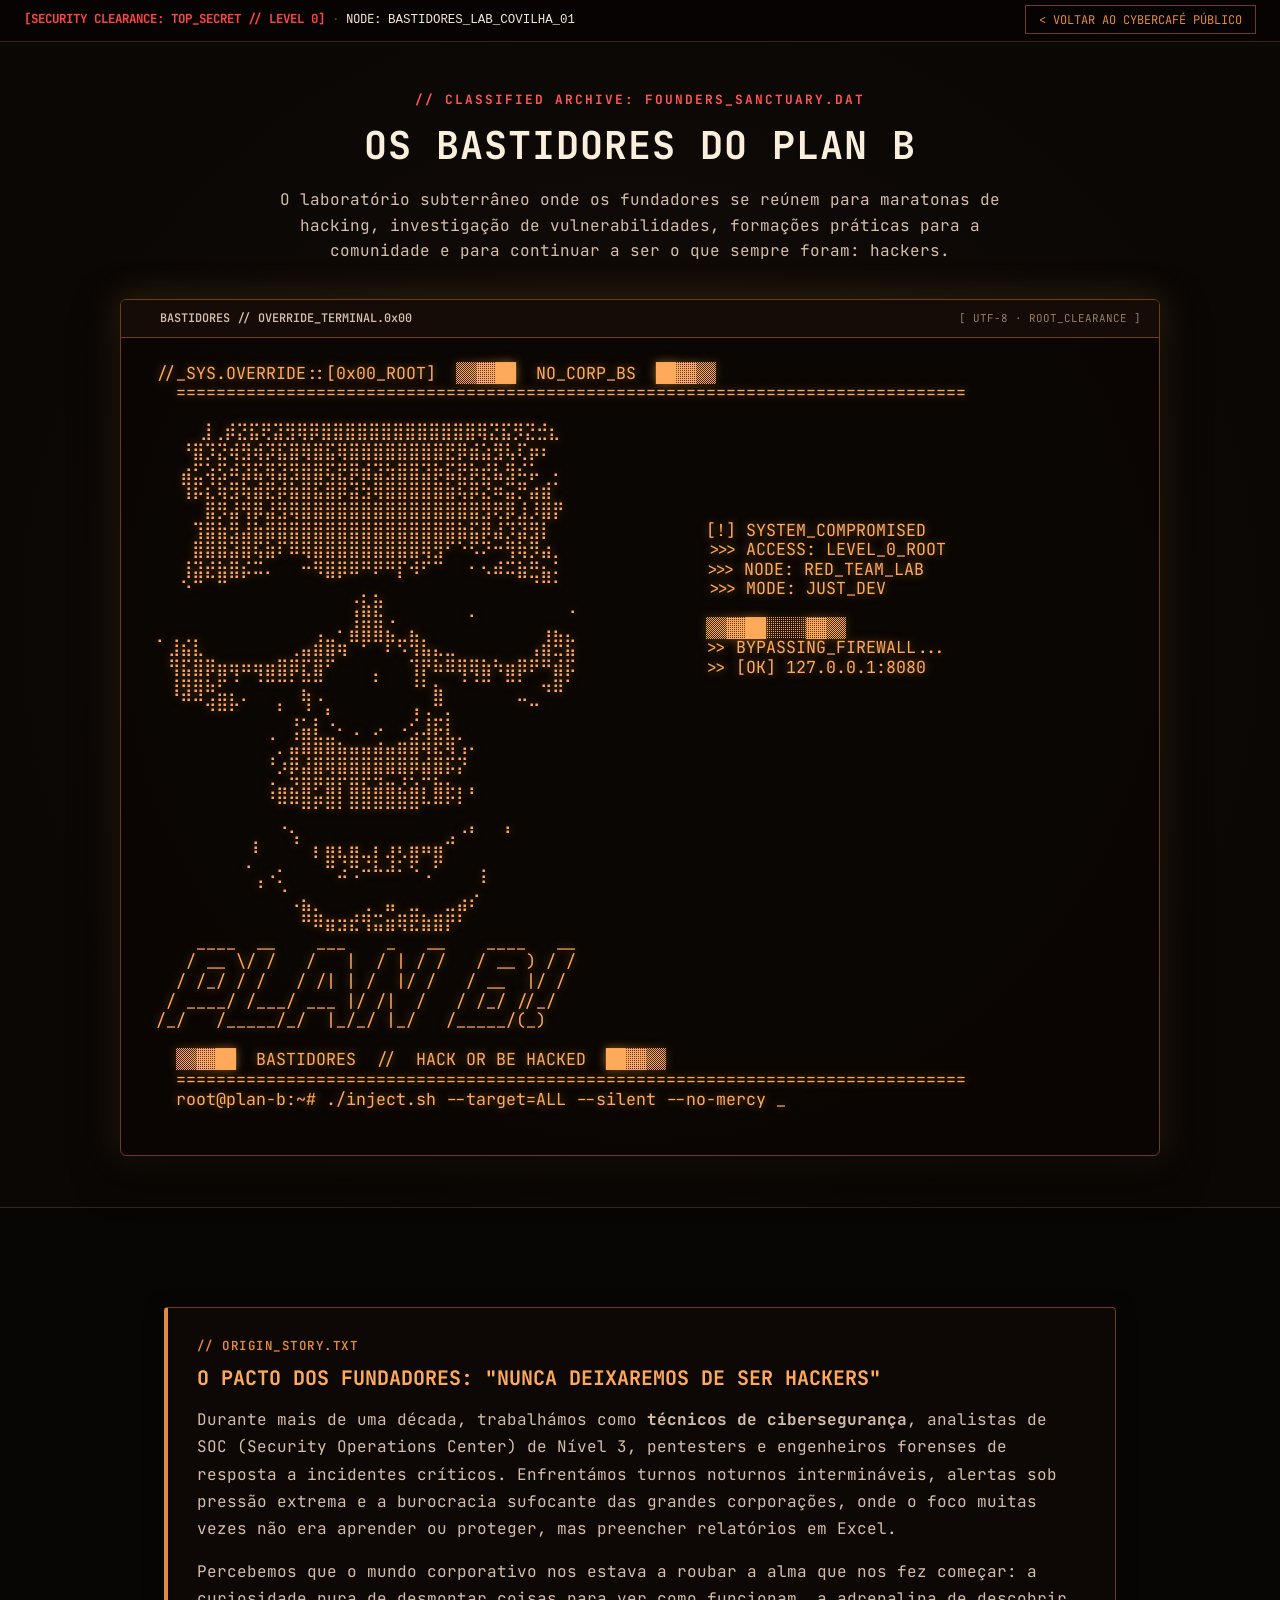
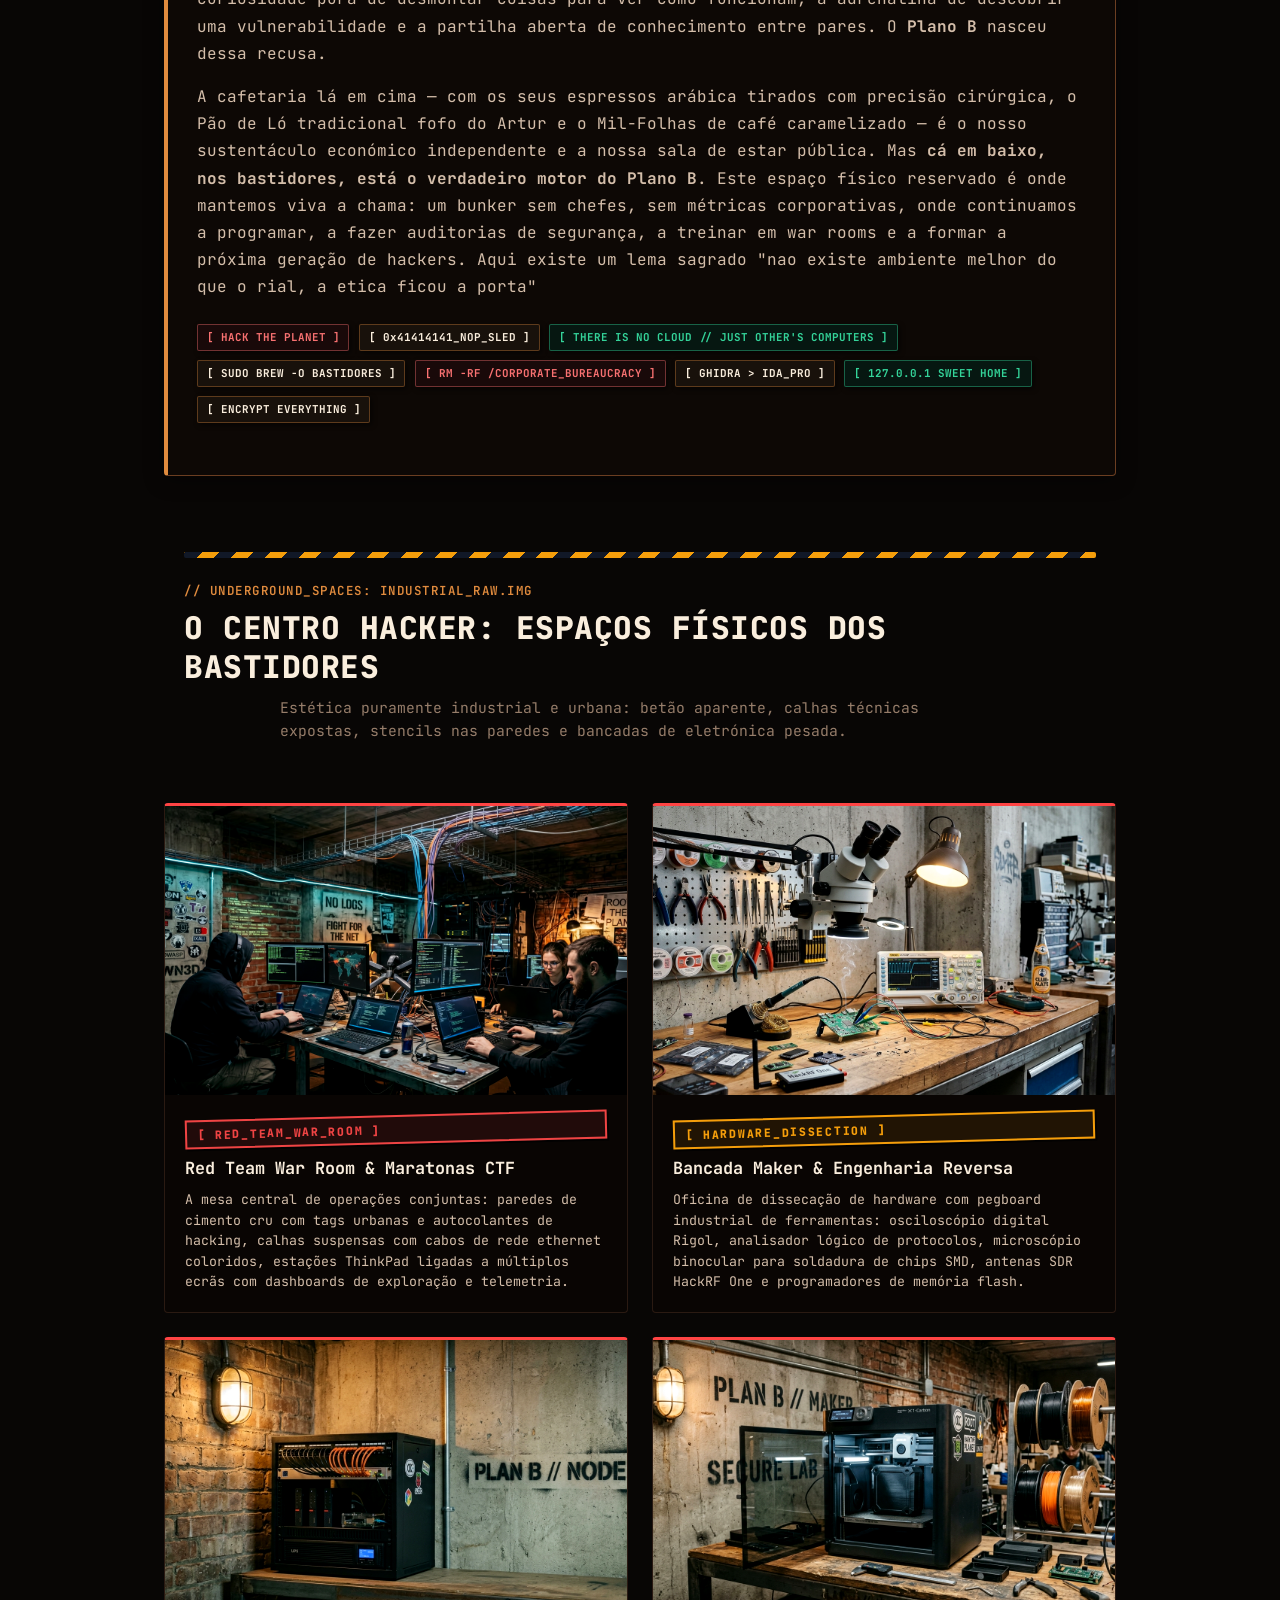
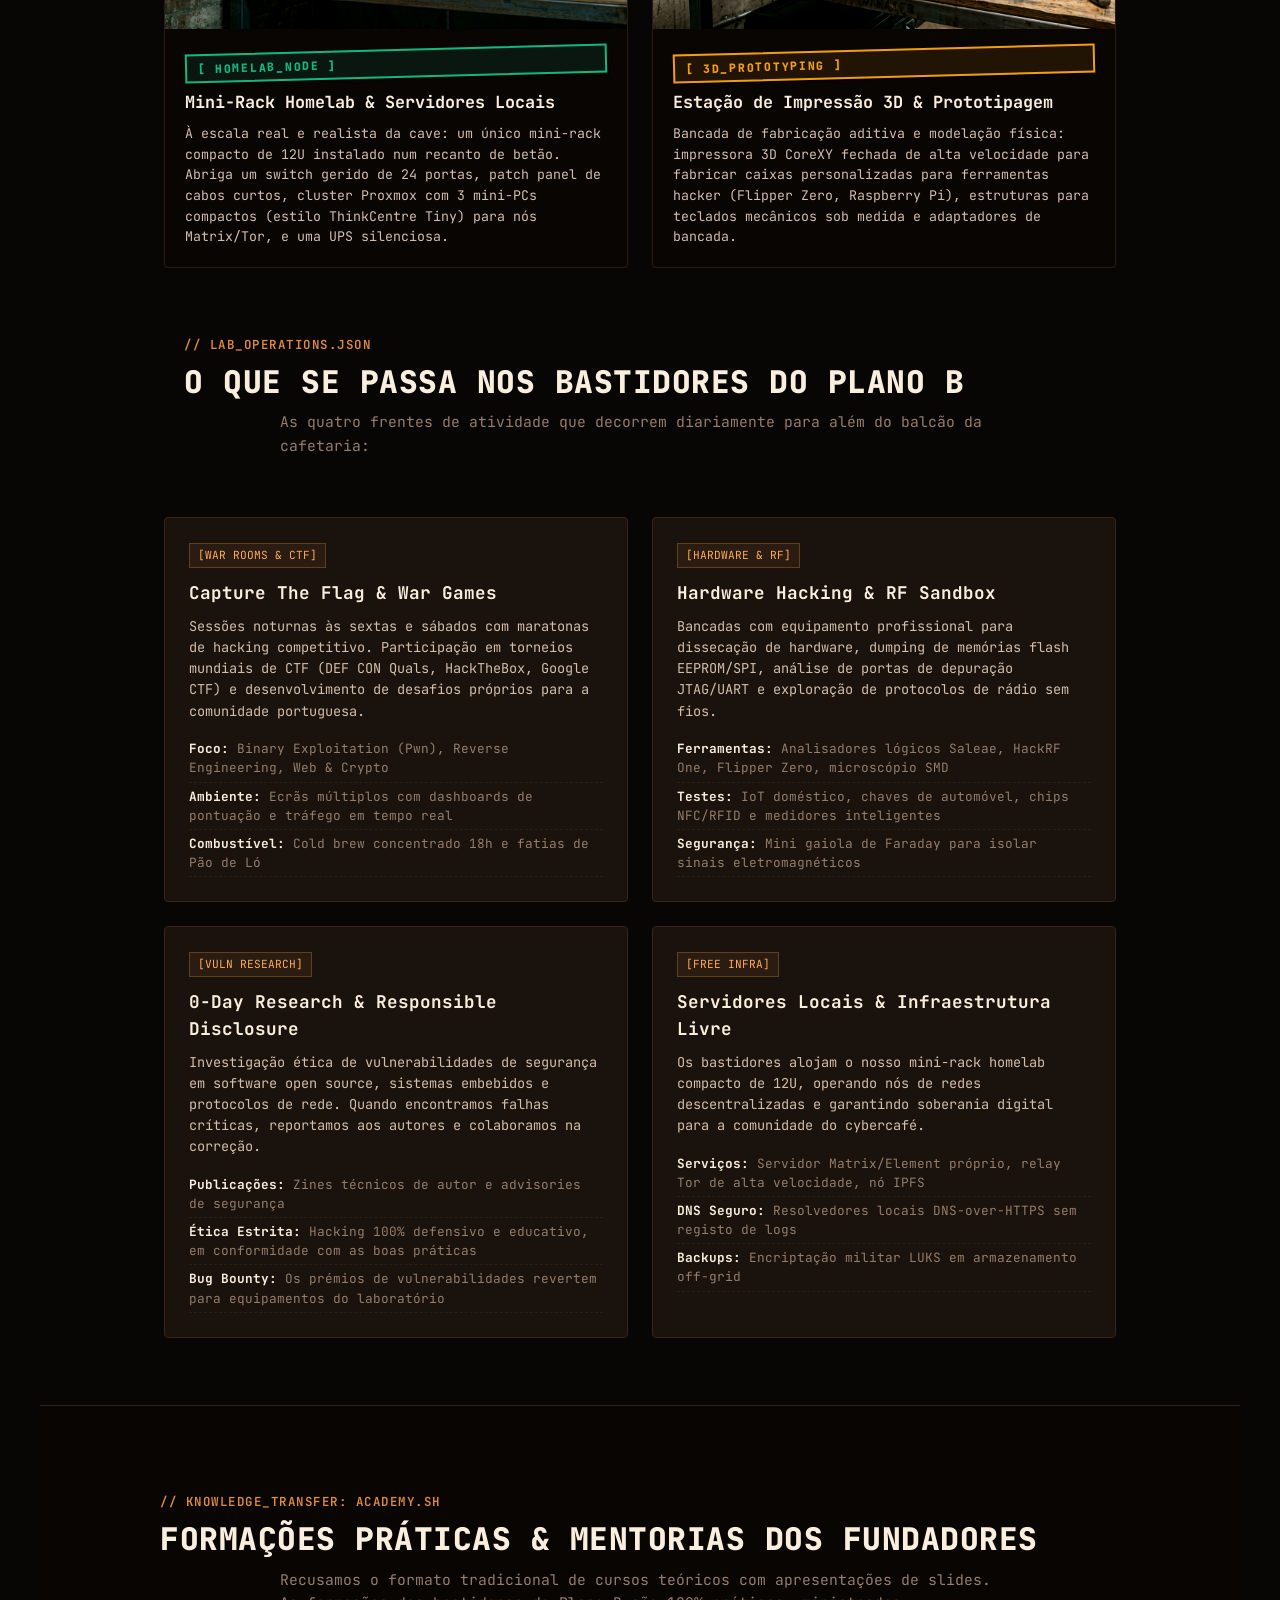
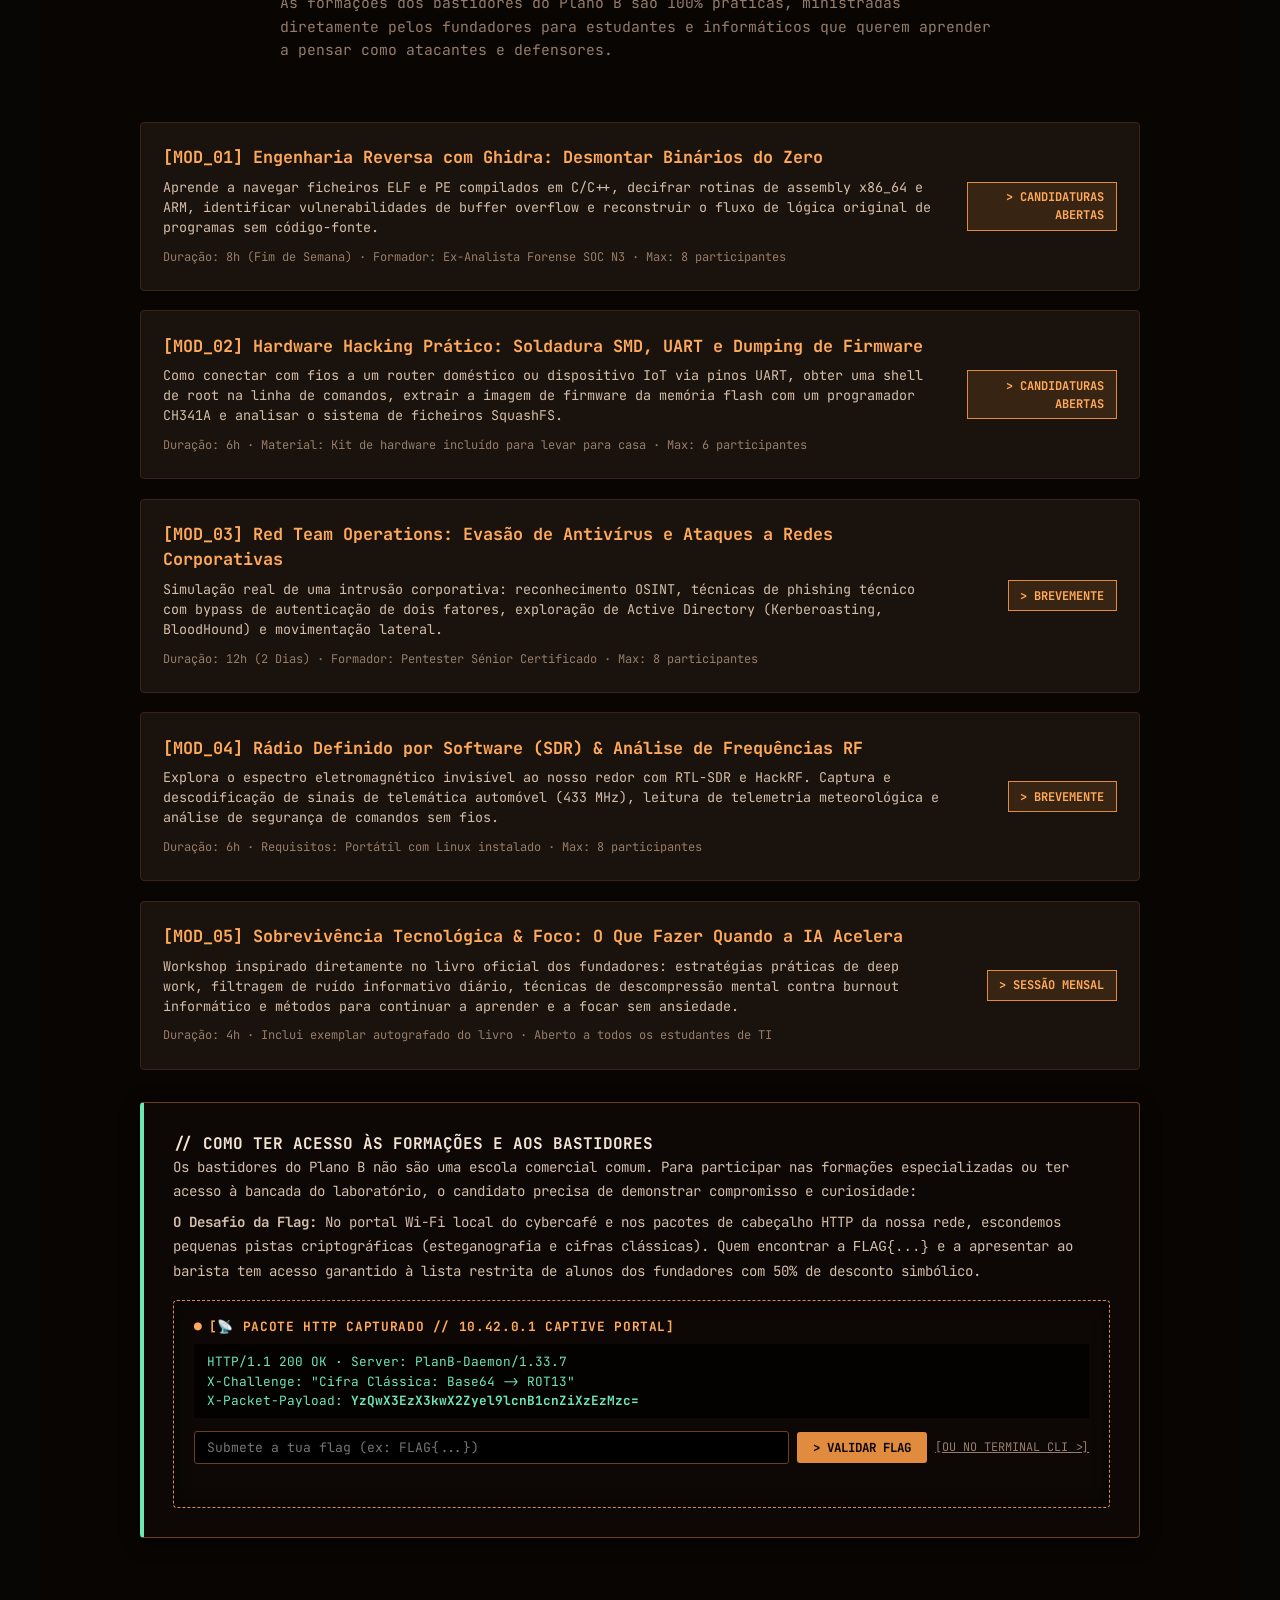
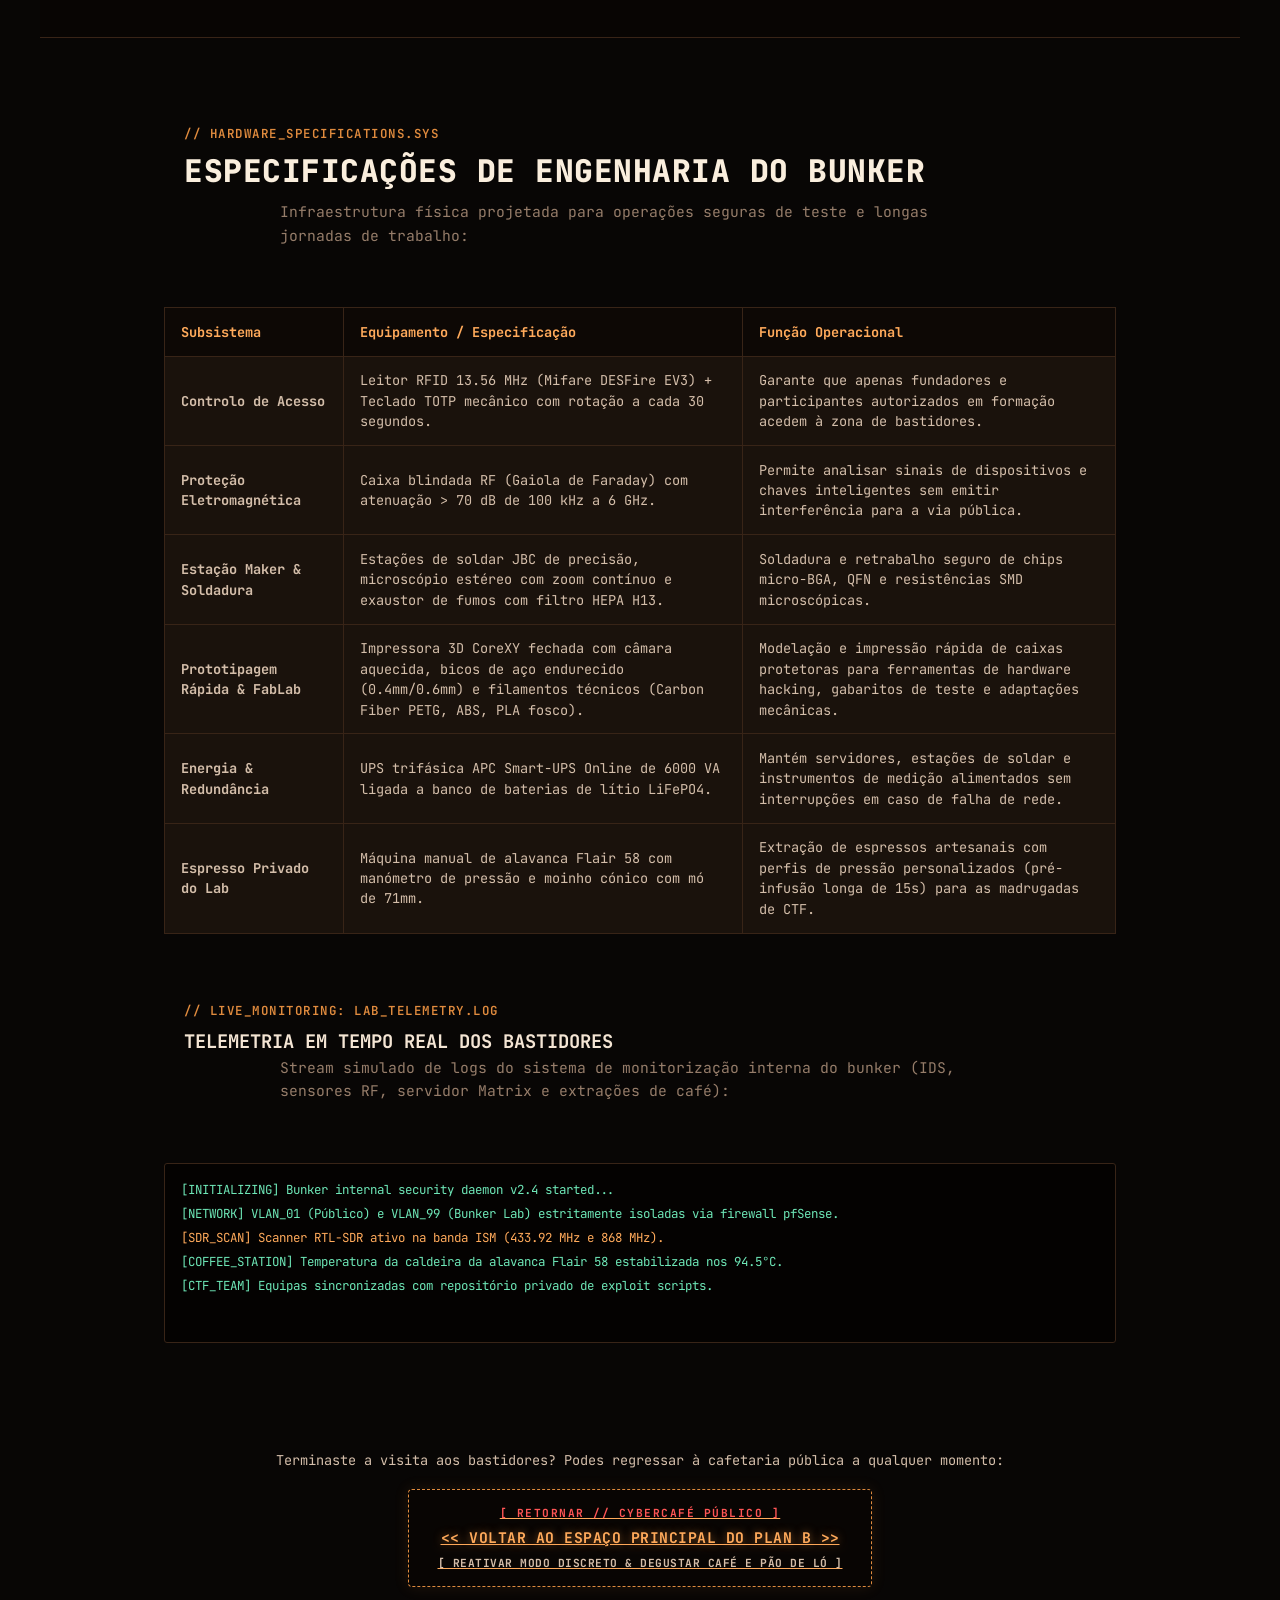
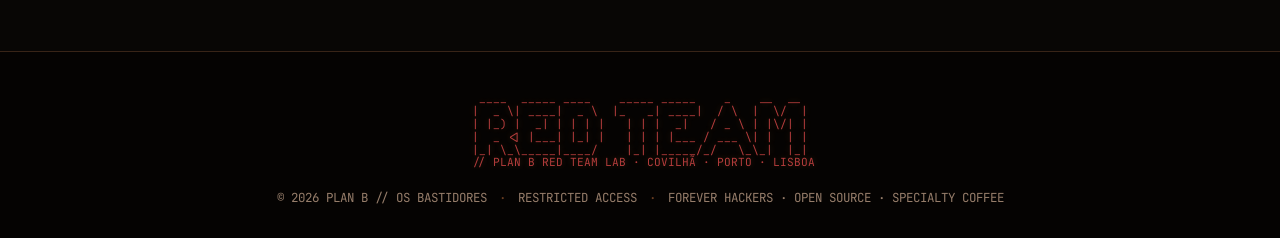
==== commit d08404bf: "add CTF flag challenge, interactive terminal verification, and voucher modal" ====
--- a/bastidores.html
+++ b/bastidores.html
@@ -5,6 +5,21 @@
     <meta charset="UTF-8">
     <meta name="viewport" content="width=device-width, initial-scale=1.0">
     <title>PLAN B // OS BASTIDORES (FOUNDERS' HACKER LAB)</title>
+    <!--
+    ====================================================================
+    [PLAN B // CAPTIVE PORTAL SNIFFER PACKET INTERCEPT]
+    Source: 10.42.0.1 (Plan B Wi-Fi Gateway - UBI Covilhã)
+    HTTP/1.1 200 OK
+    Server: PlanB-Daemon/1.33.7 (Alpine-Edge)
+    X-Challenge: "O Desafio da Flag dos Bastidores"
+    X-Cipher-Pipeline: Base64 -> ROT13 (Cifra de César 13 posições)
+    X-Packet-Payload: YzQwX3EzX3kwX2Zyel9lcnB1cnZiXzEzMzc=
+    
+    Submete a tua flag com: flag FLAG{...}
+    ====================================================================
+    -->
+    <meta name="x-planb-challenge" content="Base64 -> ROT13">
+    <meta name="x-planb-payload" content="YzQwX3EzX3kwX2Zyel9lcnB1cnZiXzEzMzc=">
     <link rel="stylesheet" href="styles.css">
     <link rel="preconnect" href="https://fonts.googleapis.com">
     <link rel="preconnect" href="https://fonts.gstatic.com" crossorigin>
@@ -36,8 +51,15 @@
                 investigação de vulnerabilidades, formações práticas para a comunidade e para continuar a ser o que
                 sempre foram: hackers.</p>
 
-            <pre class="ascii-art"
-                style="color:var(--amber-bright); font-size: 0.72rem; line-height: 1.15; margin: 1.5rem auto; display: inline-block; text-align: left;">
+            <div class="bunker-hero-ascii-wrapper">
+                <div class="terminal-bar">
+                    <span class="dot-red"></span>
+                    <span class="dot-yellow"></span>
+                    <span class="dot-green"></span>
+                    <span class="terminal-title">BASTIDORES // OVERRIDE_TERMINAL.0x00</span>
+                    <span class="terminal-encoding">[ UTF-8 &middot; ROOT_CLEARANCE ]</span>
+                </div>
+                <pre class="ascii-art bunker-hero-ascii">
 //_SYS.OVERRIDE::[0x00_ROOT]  ▒▒▓▓██  NO_CORP_BS  ██▓▓▒▒
   ===============================================================================
   
@@ -76,7 +98,8 @@
   ▒▒▓▓██  BASTIDORES  //  HACK OR BE HACKED  ██▓▓▒▒
   ===============================================================================
   root@plan-b:~# ./inject.sh --target=ALL --silent --no-mercy _
-            </pre>
+                </pre>
+            </div>
         </section>
 
         <!-- SECÇÃO: MANIFESTO DOS FUNDADORES -->
@@ -358,11 +381,32 @@
                     <p style="font-size: 0.88rem; margin-bottom: 0.5rem;">Os bastidores do Plano B não são uma escola
                         comercial comum. Para participar nas formações especializadas ou ter acesso à bancada do
                         laboratório, o candidato precisa de demonstrar compromisso e curiosidade:</p>
-                    <p style="font-size: 0.88rem; margin-bottom: 0;"><strong>O Desafio da Flag:</strong> No portal Wi-Fi
+                    <p style="font-size: 0.88rem; margin-bottom: 0.6rem;"><strong>O Desafio da Flag:</strong> No portal Wi-Fi
                         local do cybercafé e nos pacotes de cabeçalho HTTP da nossa rede, escondemos pequenas pistas
                         criptográficas (esteganografia e cifras clássicas). Quem encontrar a <code>FLAG{...}</code> e a
                         apresentar ao barista tem acesso garantido à lista restrita de alunos dos fundadores com 50% de
                         desconto simbólico.</p>
+
+                    <!-- CAIXA INTERATIVA DE VALIDAÇÃO DE FLAG NOS BASTIDORES -->
+                    <div class="flag-packet-preview">
+                        <div class="flag-packet-header">
+                            <span class="pulse-dot">●</span> [📡 PACOTE HTTP CAPTURADO // 10.42.0.1 CAPTIVE PORTAL]
+                        </div>
+                        <div class="flag-packet-code">
+                            <div>HTTP/1.1 200 OK &middot; Server: PlanB-Daemon/1.33.7</div>
+                            <div>X-Challenge: "Cifra Clássica: Base64 -&gt; ROT13"</div>
+                            <div>X-Packet-Payload: <strong>YzQwX3EzX3kwX2Zyel9lcnB1cnZiXzEzMzc=</strong></div>
+                        </div>
+                        <div class="flag-input-group">
+                            <input type="text" id="bastidores-flag-input" placeholder="Submete a tua flag (ex: FLAG{...})"
+                                autocomplete="off" spellcheck="false" class="flag-text-input">
+                            <button type="button" id="btn-submit-flag-bastidores" class="btn-flag-submit">
+                                &gt; VALIDAR FLAG
+                            </button>
+                            <a href="index.html#terminal" class="flag-terminal-link" title="Testar no terminal CLI">[OU NO TERMINAL CLI &gt;]</a>
+                        </div>
+                        <div id="bastidores-flag-status" class="flag-status-message"></div>
+                    </div>
                 </div>
             </div>
         </section>
@@ -483,6 +527,46 @@
         </div>
     </footer>
 
+    <!-- MODAL DE CREDENCIAL CTF / VOUCHER BASTIDORES -->
+    <div id="ctf-modal-overlay" class="ctf-modal-overlay" style="display: none;" aria-hidden="true">
+        <div class="ctf-credential-card" role="dialog" aria-modal="true" aria-labelledby="ctf-card-title">
+            <div class="credential-header">
+                <span class="cred-dot dot-red"></span>
+                <span class="cred-dot dot-yellow"></span>
+                <span class="cred-dot dot-green"></span>
+                <span class="cred-title-bar" id="ctf-card-title">[ ★ PLAN B // ACCESS_GRANTED // ROOT CLEARANCE ]</span>
+                <button type="button" class="btn-close-cred" id="btn-close-ctf-modal" aria-label="Fechar">&times;</button>
+            </div>
+            <div class="credential-body">
+                <div class="cred-badge-row">
+                    <span class="cred-tag-live">● STATUS: VERIFIED HACKER</span>
+                    <span class="cred-id">SERIAL: #PB-COV-1337-ROOT</span>
+                </div>
+                <h3 class="cred-main-title">CREDENCIAL OFICIAL DE ACESSO AOS BASTIDORES</h3>
+                <p class="cred-desc">
+                    Parabéns! Quebraste a cifra do portal Wi-Fi. Esta credencial digital certifica a tua curiosidade e dá-te acesso à lista restrita de alunos dos fundadores com <strong>50% de desconto</strong> na bancada maker e formações avançadas de Red Team.
+                </p>
+                <div class="voucher-box">
+                    <div class="voucher-label">CÓDIGO DE DESCONTO / VOUCHER DO BARISTA:</div>
+                    <div class="voucher-code" id="voucher-code-display">FLAG-BASTIDORES-1337</div>
+                    <div class="voucher-hint">Apresenta este código no balcão do Plan B na Covilhã (ou Porto/Lisboa)</div>
+                </div>
+                <div class="cred-barcode-wrap">
+                    <pre class="cred-barcode">||| | ||||| || |||| ||| |||| | ||| ||||| || |||| | ||| ||
+* F L A G - B A S T I D O R E S - 1 3 3 7 *</pre>
+                </div>
+            </div>
+            <div class="credential-footer">
+                <button type="button" id="btn-copy-voucher" class="btn-voucher-action">
+                    📋 COPIAR VOUCHER
+                </button>
+                <button type="button" id="btn-close-voucher-action" class="btn-voucher-action btn-go-bunker">
+                    FECHAR
+                </button>
+            </div>
+        </div>
+    </div>
+
     <!-- GLITCH OVERLAY -->
     <div id="glitch-overlay" class="glitch-overlay"></div>
 
--- a/styles.css
+++ b/styles.css
@@ -1821,13 +1821,12 @@
     pointer-events: none;
     z-index: 9999999;
     opacity: 0;
-    background: rgba(4, 2, 1, 0.96);
+    background: transparent;
     display: flex;
     justify-content: center;
     align-items: center;
     transition: opacity 0.15s ease;
     overflow: hidden;
-    backdrop-filter: blur(8px);
 }
 
 .glitch-overlay.active {
@@ -2059,21 +2058,197 @@
     }
 }
 
-/* Random horizontal slice glitches */
-.breach-slice {
+/* ==========================================================================
+   VISCERAL CYBERPUNK GLITCH SYSTEM
+   ========================================================================== */
+body.screen-glitching {
+    animation: heavyGlitchBreak 0.75s steps(2, jump-none) forwards;
+    overflow: hidden !important;
+}
+
+@keyframes heavyGlitchBreak {
+    0% {
+        transform: translate(0, 0) skew(0deg);
+        filter: contrast(160%) brightness(120%) drop-shadow(-8px 0 #00ffff) drop-shadow(8px 0 #ff0055);
+    }
+    12% {
+        transform: translate(-18px, 6px) skew(-4deg);
+        filter: contrast(200%) brightness(150%) drop-shadow(14px -3px #00ffff) drop-shadow(-14px 3px #ff0055) invert(15%);
+    }
+    25% {
+        transform: translate(22px, -8px) skew(5deg);
+        filter: contrast(220%) brightness(130%) drop-shadow(-18px 4px #00ffff) drop-shadow(18px -4px #ff0055);
+    }
+    38% {
+        transform: translate(-25px, -4px) skew(-3deg);
+        filter: contrast(250%) brightness(160%) drop-shadow(12px 0 #00ffff) drop-shadow(-12px 0 #ff0055) invert(25%);
+    }
+    50% {
+        transform: translate(20px, 8px) skew(4deg);
+        filter: contrast(190%) brightness(110%) drop-shadow(-20px -5px #00ffff) drop-shadow(20px 5px #ff0055);
+    }
+    65% {
+        transform: translate(-12px, 3px) skew(-2deg);
+        filter: contrast(170%) brightness(140%) drop-shadow(10px 0 #00ffff) drop-shadow(-10px 0 #ff0055);
+    }
+    80% {
+        transform: translate(16px, -5px) skew(3deg);
+        filter: contrast(210%) brightness(130%) drop-shadow(-12px 0 #00ffff) drop-shadow(12px 0 #ff0055) invert(10%);
+    }
+    95% {
+        transform: translate(-4px, 2px) skew(-1deg);
+        filter: contrast(140%) brightness(110%);
+    }
+    100% {
+        transform: translate(0, 0) skew(0deg);
+        filter: none;
+    }
+}
+
+/* Glitch Chamber Elements */
+.glitch-chamber {
+    position: absolute;
+    top: 0;
+    left: 0;
+    width: 100vw;
+    height: 100vh;
+    z-index: 15;
+    pointer-events: none;
+    overflow: hidden;
+    display: flex;
+    justify-content: center;
+    align-items: center;
+    transition: opacity 0.3s ease;
+}
+
+.glitch-flash-white {
+    position: absolute;
+    top: 0;
+    left: 0;
+    width: 100vw;
+    height: 100vh;
+    background: #ffffff;
+    opacity: 0.85;
+    animation: flashFade 0.22s ease-out forwards;
+    z-index: 5;
+    pointer-events: none;
+}
+
+@keyframes flashFade {
+    0% { opacity: 0.85; }
+    100% { opacity: 0; }
+}
+
+.glitch-slice-bar {
     position: absolute;
     width: 100vw;
-    height: 14px;
-    background: rgba(0, 255, 255, 0.15);
-    mix-blend-mode: screen;
+    left: 0;
+    mix-blend-mode: difference;
+    z-index: 10;
     pointer-events: none;
-    z-index: 12;
-    display: none;
-}
-
-.glitch-overlay.active .breach-slice {
-    display: block;
-    animation: sliceGlitch 0.25s infinite alternate;
+}
+
+.glitch-slice-bar.s1 {
+    top: 12%;
+    height: 52px;
+    background: rgba(0, 255, 234, 0.75);
+    animation: glitchTear1 0.22s infinite alternate;
+}
+
+.glitch-slice-bar.s2 {
+    top: 32%;
+    height: 75px;
+    background: rgba(255, 0, 85, 0.7);
+    animation: glitchTear2 0.18s infinite alternate-reverse;
+}
+
+.glitch-slice-bar.s3 {
+    top: 56%;
+    height: 38px;
+    background: rgba(255, 180, 84, 0.8);
+    animation: glitchTear1 0.16s infinite alternate;
+}
+
+.glitch-slice-bar.s4 {
+    top: 74%;
+    height: 65px;
+    background: rgba(0, 255, 136, 0.65);
+    animation: glitchTear2 0.25s infinite alternate;
+}
+
+.glitch-slice-bar.s5 {
+    top: 88%;
+    height: 28px;
+    background: rgba(255, 0, 255, 0.75);
+    animation: glitchTear1 0.14s infinite alternate-reverse;
+}
+
+@keyframes glitchTear1 {
+    0% { transform: translateX(-40px) scaleY(1); clip-path: polygon(0 0, 100% 0, 100% 100%, 0 100%); }
+    50% { transform: translateX(50px) scaleY(1.35); clip-path: polygon(0 15%, 100% 0, 100% 85%, 0 100%); }
+    100% { transform: translateX(-25px) scaleY(0.9); clip-path: polygon(0 0, 100% 20%, 100% 100%, 0 80%); }
+}
+
+@keyframes glitchTear2 {
+    0% { transform: translateX(45px) scaleY(1.25); }
+    50% { transform: translateX(-55px) scaleY(0.8); }
+    100% { transform: translateX(30px) scaleY(1.4); }
+}
+
+.glitch-static-noise {
+    position: absolute;
+    top: 0;
+    left: 0;
+    width: 100vw;
+    height: 100vh;
+    background-image: repeating-radial-gradient(circle at 50% 50%, rgba(255, 255, 255, 0.2) 0, rgba(0, 0, 0, 0.7) 2px, transparent 4px);
+    background-size: 6px 6px;
+    opacity: 0.8;
+    mix-blend-mode: overlay;
+    z-index: 8;
+    pointer-events: none;
+    animation: staticNoiseFlicker 0.1s infinite;
+}
+
+@keyframes staticNoiseFlicker {
+    0% { transform: translate(0, 0); opacity: 0.85; }
+    25% { transform: translate(-4px, 3px); opacity: 0.55; }
+    50% { transform: translate(3px, -4px); opacity: 0.95; }
+    75% { transform: translate(-2px, -2px); opacity: 0.65; }
+    100% { transform: translate(2px, 2px); opacity: 0.85; }
+}
+
+.glitch-hud-banner {
+    position: relative;
+    z-index: 15;
+    background: rgba(6, 3, 2, 0.96);
+    border: 2px solid var(--amber-glow);
+    box-shadow: 0 0 40px rgba(255, 180, 84, 0.5), inset 0 0 25px rgba(255, 85, 85, 0.4);
+    padding: 1.35rem 2.2rem;
+    text-align: center;
+    border-radius: 4px;
+    font-family: var(--font-mono);
+    animation: bannerPop 0.15s ease-out;
+}
+
+@keyframes bannerPop {
+    0% { transform: scale(0.9); opacity: 0; }
+    100% { transform: scale(1); opacity: 1; }
+}
+
+.glitch-banner-tag {
+    color: #ff5555;
+    font-weight: 800;
+    font-size: 0.95rem;
+    letter-spacing: 0.12em;
+    margin-bottom: 0.45rem;
+    text-shadow: 0 0 10px rgba(255, 85, 85, 0.7);
+}
+
+.glitch-banner-sub {
+    color: #6ee7b7;
+    font-size: 0.78rem;
+    letter-spacing: 0.08em;
 }
 
 /* ==========================================================================
@@ -2093,7 +2268,7 @@
     z-index: 20;
     opacity: 0;
     pointer-events: none;
-    transition: opacity 0.4s ease-in-out;
+    transition: opacity 0.3s ease-in-out;
 }
 
 .breach-video-stage.visible {
@@ -2186,56 +2361,6 @@
     transform: translateY(-1px);
 }
 
-@keyframes sliceGlitch {
-    0% {
-        top: 15%;
-        transform: translateX(-15px);
-    }
-
-    50% {
-        top: 65%;
-        transform: translateX(20px);
-        height: 8px;
-    }
-
-    100% {
-        top: 40%;
-        transform: translateX(-8px);
-        height: 18px;
-    }
-}
-
-/* Page shake effect */
-body.screen-shaking {
-    animation: bodyShake 0.4s infinite;
-}
-
-@keyframes bodyShake {
-    0% {
-        transform: translate(1px, 1px) rotate(0deg);
-    }
-
-    20% {
-        transform: translate(-2px, -1px) rotate(-0.5deg);
-    }
-
-    40% {
-        transform: translate(-3px, 0px) rotate(0.5deg);
-    }
-
-    60% {
-        transform: translate(2px, 1px) rotate(0deg);
-    }
-
-    80% {
-        transform: translate(1px, -1px) rotate(0.5deg);
-    }
-
-    100% {
-        transform: translate(0px, 0px) rotate(0deg);
-    }
-}
-
 /* ==========================================================================
    ESTILOS ESPECÍFICOS DA PÁGINA BASTIDORES.HTML
    ========================================================================== */
@@ -2304,6 +2429,51 @@
     color: var(--crema-muted);
     font-size: 1rem;
     line-height: 1.6;
+}
+
+/* ==========================================================================
+   BUNKER HERO ASCII TERMINAL (AMPLIADO & DESTACADO)
+   ========================================================================== */
+.bunker-hero-ascii-wrapper {
+    max-width: 1040px;
+    margin: 2.2rem auto 1.2rem;
+    background: rgba(10, 6, 4, 0.94);
+    border: 1px solid var(--border-brown-accent);
+    border-radius: 6px;
+    box-shadow: 0 14px 45px rgba(0, 0, 0, 0.85), 0 0 35px rgba(255, 180, 84, 0.22);
+    overflow: hidden;
+    text-align: left;
+}
+
+.bunker-hero-ascii-wrapper .terminal-bar {
+    background: rgba(22, 13, 8, 0.96);
+    border-bottom: 1px solid var(--border-brown-accent);
+    padding: 0.6rem 1.1rem;
+    display: flex;
+    align-items: center;
+    gap: 0.45rem;
+    font-size: 0.74rem;
+    font-family: var(--font-mono);
+}
+
+.bunker-hero-ascii {
+    font-size: clamp(0.95rem, 1.3vw, 1.25rem) !important;
+    line-height: 1.18 !important;
+    color: var(--amber-bright) !important;
+    margin: 0 !important;
+    padding: 1.6rem 2.2rem !important;
+    display: block !important;
+    text-align: left !important;
+    text-shadow: 0 0 10px rgba(255, 180, 84, 0.5) !important;
+    overflow-x: auto;
+    white-space: pre;
+}
+
+@media (max-width: 768px) {
+    .bunker-hero-ascii {
+        font-size: 0.76rem !important;
+        padding: 1rem 1.2rem !important;
+    }
 }
 
 .manifesto-box {
@@ -2892,4 +3062,624 @@
         display: block;
         overflow-x: auto;
     }
-}+}
+
+/* ==========================================================================
+   26. DESAFIO DA FLAG (CTF) & CREDENCIAL MODAL
+   ========================================================================== */
+.flag-packet-preview {
+    background: rgba(14, 9, 6, 0.95);
+    border: 1px dashed var(--amber-glow);
+    padding: 1rem 1.25rem;
+    border-radius: 4px;
+    font-family: var(--font-mono);
+    font-size: 0.8rem;
+    margin-top: 1rem;
+    box-shadow: inset 0 0 15px rgba(0, 0, 0, 0.8);
+}
+
+.flag-packet-header {
+    color: var(--amber-bright);
+    font-weight: 700;
+    margin-bottom: 0.5rem;
+    display: flex;
+    align-items: center;
+    gap: 0.4rem;
+    letter-spacing: 0.05em;
+}
+
+.flag-packet-code {
+    background: rgba(0, 0, 0, 0.75);
+    border-left: 3px solid var(--accent-cyan);
+    padding: 0.5rem 0.8rem;
+    color: #6ee7b7;
+    line-height: 1.5;
+    margin-bottom: 0.8rem;
+    word-break: break-all;
+}
+
+.flag-input-group {
+    display: flex;
+    gap: 0.5rem;
+    align-items: center;
+    flex-wrap: wrap;
+}
+
+.flag-text-input {
+    background: #000;
+    border: 1px solid var(--border-brown-accent);
+    color: var(--amber-bright);
+    padding: 0.45rem 0.75rem;
+    font-family: var(--font-mono);
+    font-size: 0.82rem;
+    border-radius: 3px;
+    flex: 1;
+    min-width: 250px;
+    outline: none;
+    transition: border-color 0.2s, box-shadow 0.2s;
+}
+
+.flag-text-input:focus {
+    border-color: var(--amber-bright);
+    box-shadow: 0 0 8px rgba(255, 180, 84, 0.3);
+}
+
+.btn-flag-submit {
+    background: var(--amber-glow);
+    color: var(--bg-black);
+    font-family: var(--font-mono);
+    font-weight: 700;
+    font-size: 0.78rem;
+    padding: 0.45rem 1rem;
+    border: none;
+    border-radius: 3px;
+    cursor: pointer;
+    transition: background 0.2s, transform 0.1s;
+}
+
+.btn-flag-submit:hover {
+    background: var(--amber-bright);
+    transform: translateY(-1px);
+}
+
+.flag-terminal-link {
+    color: var(--text-muted);
+    font-size: 0.74rem;
+    text-decoration: underline;
+    transition: color 0.2s;
+}
+
+.flag-terminal-link:hover {
+    color: var(--amber-glow);
+}
+
+.flag-status-message {
+    font-size: 0.78rem;
+    margin-top: 0.5rem;
+    min-height: 1.2rem;
+    font-family: var(--font-mono);
+}
+
+.flag-status-message.success {
+    color: #6ee7b7;
+    font-weight: bold;
+}
+
+.flag-status-message.error {
+    color: #ff5555;
+}
+
+/* --- CTF CREDENTIAL MODAL OVERLAY --- */
+.ctf-modal-overlay {
+    position: fixed;
+    top: 0;
+    left: 0;
+    width: 100vw;
+    height: 100vh;
+    background: rgba(0, 0, 0, 0.88);
+    backdrop-filter: blur(6px);
+    z-index: 10000;
+    display: flex;
+    align-items: center;
+    justify-content: center;
+    padding: 1.5rem;
+    animation: fadeInModal 0.25s ease-out;
+}
+
+@keyframes fadeInModal {
+    from { opacity: 0; transform: scale(0.97); }
+    to { opacity: 1; transform: scale(1); }
+}
+
+.ctf-credential-card {
+    background: #0d0907;
+    border: 2px solid var(--amber-glow);
+    border-radius: 6px;
+    width: 100%;
+    max-width: 580px;
+    box-shadow: 0 0 40px rgba(255, 180, 84, 0.25), 0 20px 50px rgba(0, 0, 0, 0.9);
+    position: relative;
+    overflow: hidden;
+    font-family: var(--font-mono);
+}
+
+.ctf-credential-card::before {
+    content: "";
+    position: absolute;
+    top: 0;
+    left: 0;
+    right: 0;
+    height: 3px;
+    background: linear-gradient(90deg, #ff5555, var(--amber-bright), #6ee7b7);
+}
+
+.credential-header {
+    background: rgba(26, 17, 12, 0.9);
+    padding: 0.65rem 1rem;
+    border-bottom: 1px solid var(--border-brown-accent);
+    display: flex;
+    align-items: center;
+    gap: 0.4rem;
+}
+
+.cred-dot {
+    width: 9px;
+    height: 9px;
+    border-radius: 50%;
+    display: inline-block;
+}
+
+.cred-title-bar {
+    margin-left: 0.5rem;
+    font-size: 0.74rem;
+    color: var(--amber-bright);
+    font-weight: 700;
+    letter-spacing: 0.05em;
+    flex-grow: 1;
+}
+
+.btn-close-cred {
+    background: transparent;
+    border: none;
+    color: var(--text-muted);
+    font-size: 1.2rem;
+    line-height: 1;
+    cursor: pointer;
+    transition: color 0.2s;
+}
+
+.btn-close-cred:hover {
+    color: #ff5555;
+}
+
+.credential-body {
+    padding: 1.5rem 1.75rem;
+}
+
+.cred-badge-row {
+    display: flex;
+    justify-content: space-between;
+    align-items: center;
+    margin-bottom: 1rem;
+    font-size: 0.72rem;
+}
+
+.cred-tag-live {
+    color: #6ee7b7;
+    font-weight: 700;
+}
+
+.cred-id {
+    color: var(--text-muted);
+}
+
+.cred-main-title {
+    color: var(--crema-light);
+    font-size: 1.15rem;
+    margin-bottom: 0.65rem;
+    letter-spacing: 0.02em;
+}
+
+.cred-desc {
+    color: var(--crema-muted);
+    font-size: 0.84rem;
+    line-height: 1.5;
+    margin-bottom: 1.25rem;
+}
+
+.voucher-box {
+    background: rgba(0, 0, 0, 0.7);
+    border: 1px dashed var(--amber-glow);
+    padding: 0.85rem 1rem;
+    text-align: center;
+    border-radius: 4px;
+    margin-bottom: 1.25rem;
+}
+
+.voucher-label {
+    font-size: 0.68rem;
+    color: var(--text-muted);
+    letter-spacing: 0.08em;
+    margin-bottom: 0.35rem;
+}
+
+.voucher-code {
+    font-size: 1.35rem;
+    font-weight: 800;
+    color: var(--amber-bright);
+    letter-spacing: 0.12em;
+    text-shadow: 0 0 10px rgba(255, 180, 84, 0.5);
+    user-select: all;
+}
+
+.voucher-hint {
+    font-size: 0.68rem;
+    color: #6ee7b7;
+    margin-top: 0.35rem;
+}
+
+.cred-barcode-wrap {
+    text-align: center;
+    margin-bottom: 0.5rem;
+}
+
+.cred-barcode {
+    color: rgba(255, 255, 255, 0.5);
+    font-size: 0.7rem;
+    letter-spacing: 0.15em;
+    line-height: 1.3;
+    margin: 0;
+}
+
+.credential-footer {
+    padding: 0.85rem 1.75rem 1.25rem;
+    border-top: 1px solid var(--border-brown-dim);
+    display: flex;
+    gap: 0.75rem;
+    justify-content: flex-end;
+    background: rgba(18, 12, 8, 0.6);
+}
+
+.btn-voucher-action {
+    background: transparent;
+    border: 1px solid var(--border-brown-accent);
+    color: var(--amber-bright);
+    font-family: var(--font-mono);
+    font-size: 0.76rem;
+    font-weight: 700;
+    padding: 0.5rem 1.1rem;
+    border-radius: 3px;
+    cursor: pointer;
+    transition: all 0.2s;
+    text-decoration: none;
+    display: inline-flex;
+    align-items: center;
+    justify-content: center;
+}
+
+.btn-voucher-action:hover {
+    background: var(--border-brown-accent);
+    color: #fff;
+}
+
+.btn-go-bunker {
+    background: var(--amber-glow);
+    color: var(--bg-black);
+    border-color: var(--amber-glow);
+}
+
+.btn-go-bunker:hover {
+    background: var(--amber-bright);
+    color: var(--bg-black);
+    box-shadow: 0 0 12px rgba(255, 180, 84, 0.4);
+}
+
+/* ==========================================================================
+   26. DESAFIO DA FLAG (CTF) & CREDENCIAL MODAL
+   ========================================================================== */
+.flag-packet-preview {
+    background: rgba(14, 9, 6, 0.95);
+    border: 1px dashed var(--amber-glow);
+    padding: 1rem 1.25rem;
+    border-radius: 4px;
+    font-family: var(--font-mono);
+    font-size: 0.8rem;
+    margin-top: 1rem;
+    box-shadow: inset 0 0 15px rgba(0, 0, 0, 0.8);
+}
+
+.flag-packet-header {
+    color: var(--amber-bright);
+    font-weight: 700;
+    margin-bottom: 0.5rem;
+    display: flex;
+    align-items: center;
+    gap: 0.4rem;
+    letter-spacing: 0.05em;
+}
+
+.flag-packet-code {
+    background: rgba(0, 0, 0, 0.75);
+    border-left: 3px solid var(--accent-cyan);
+    padding: 0.5rem 0.8rem;
+    color: #6ee7b7;
+    line-height: 1.5;
+    margin-bottom: 0.8rem;
+    word-break: break-all;
+}
+
+.flag-input-group {
+    display: flex;
+    gap: 0.5rem;
+    align-items: center;
+    flex-wrap: wrap;
+}
+
+.flag-text-input {
+    background: #000;
+    border: 1px solid var(--border-brown-accent);
+    color: var(--amber-bright);
+    padding: 0.45rem 0.75rem;
+    font-family: var(--font-mono);
+    font-size: 0.82rem;
+    border-radius: 3px;
+    flex: 1;
+    min-width: 250px;
+    outline: none;
+    transition: border-color 0.2s, box-shadow 0.2s;
+}
+
+.flag-text-input:focus {
+    border-color: var(--amber-bright);
+    box-shadow: 0 0 8px rgba(255, 180, 84, 0.3);
+}
+
+.btn-flag-submit {
+    background: var(--amber-glow);
+    color: var(--bg-black);
+    font-family: var(--font-mono);
+    font-weight: 700;
+    font-size: 0.78rem;
+    padding: 0.45rem 1rem;
+    border: none;
+    border-radius: 3px;
+    cursor: pointer;
+    transition: background 0.2s, transform 0.1s;
+}
+
+.btn-flag-submit:hover {
+    background: var(--amber-bright);
+    transform: translateY(-1px);
+}
+
+.flag-terminal-link {
+    color: var(--text-muted);
+    font-size: 0.74rem;
+    text-decoration: underline;
+    transition: color 0.2s;
+}
+
+.flag-terminal-link:hover {
+    color: var(--amber-glow);
+}
+
+.flag-status-message {
+    font-size: 0.78rem;
+    margin-top: 0.5rem;
+    min-height: 1.2rem;
+    font-family: var(--font-mono);
+}
+
+.flag-status-message.success {
+    color: #6ee7b7;
+    font-weight: bold;
+}
+
+.flag-status-message.error {
+    color: #ff5555;
+}
+
+/* --- CTF CREDENTIAL MODAL OVERLAY --- */
+.ctf-modal-overlay {
+    position: fixed;
+    top: 0;
+    left: 0;
+    width: 100vw;
+    height: 100vh;
+    background: rgba(0, 0, 0, 0.88);
+    backdrop-filter: blur(6px);
+    z-index: 10000;
+    display: flex;
+    align-items: center;
+    justify-content: center;
+    padding: 1.5rem;
+    animation: fadeInModal 0.25s ease-out;
+}
+
+@keyframes fadeInModal {
+    from { opacity: 0; transform: scale(0.97); }
+    to { opacity: 1; transform: scale(1); }
+}
+
+.ctf-credential-card {
+    background: #0d0907;
+    border: 2px solid var(--amber-glow);
+    border-radius: 6px;
+    width: 100%;
+    max-width: 580px;
+    box-shadow: 0 0 40px rgba(255, 180, 84, 0.25), 0 20px 50px rgba(0, 0, 0, 0.9);
+    position: relative;
+    overflow: hidden;
+    font-family: var(--font-mono);
+}
+
+.ctf-credential-card::before {
+    content: "";
+    position: absolute;
+    top: 0;
+    left: 0;
+    right: 0;
+    height: 3px;
+    background: linear-gradient(90deg, #ff5555, var(--amber-bright), #6ee7b7);
+}
+
+.credential-header {
+    background: rgba(26, 17, 12, 0.9);
+    padding: 0.65rem 1rem;
+    border-bottom: 1px solid var(--border-brown-accent);
+    display: flex;
+    align-items: center;
+    gap: 0.4rem;
+}
+
+.cred-dot {
+    width: 9px;
+    height: 9px;
+    border-radius: 50%;
+    display: inline-block;
+}
+
+.cred-title-bar {
+    margin-left: 0.5rem;
+    font-size: 0.74rem;
+    color: var(--amber-bright);
+    font-weight: 700;
+    letter-spacing: 0.05em;
+    flex-grow: 1;
+}
+
+.btn-close-cred {
+    background: transparent;
+    border: none;
+    color: var(--text-muted);
+    font-size: 1.2rem;
+    line-height: 1;
+    cursor: pointer;
+    transition: color 0.2s;
+}
+
+.btn-close-cred:hover {
+    color: #ff5555;
+}
+
+.credential-body {
+    padding: 1.5rem 1.75rem;
+}
+
+.cred-badge-row {
+    display: flex;
+    justify-content: space-between;
+    align-items: center;
+    margin-bottom: 1rem;
+    font-size: 0.72rem;
+}
+
+.cred-tag-live {
+    color: #6ee7b7;
+    font-weight: 700;
+}
+
+.cred-id {
+    color: var(--text-muted);
+}
+
+.cred-main-title {
+    color: var(--crema-light);
+    font-size: 1.15rem;
+    margin-bottom: 0.65rem;
+    letter-spacing: 0.02em;
+}
+
+.cred-desc {
+    color: var(--crema-muted);
+    font-size: 0.84rem;
+    line-height: 1.5;
+    margin-bottom: 1.25rem;
+}
+
+.voucher-box {
+    background: rgba(0, 0, 0, 0.7);
+    border: 1px dashed var(--amber-glow);
+    padding: 0.85rem 1rem;
+    text-align: center;
+    border-radius: 4px;
+    margin-bottom: 1.25rem;
+}
+
+.voucher-label {
+    font-size: 0.68rem;
+    color: var(--text-muted);
+    letter-spacing: 0.08em;
+    margin-bottom: 0.35rem;
+}
+
+.voucher-code {
+    font-size: 1.35rem;
+    font-weight: 800;
+    color: var(--amber-bright);
+    letter-spacing: 0.12em;
+    text-shadow: 0 0 10px rgba(255, 180, 84, 0.5);
+    user-select: all;
+}
+
+.voucher-hint {
+    font-size: 0.68rem;
+    color: #6ee7b7;
+    margin-top: 0.35rem;
+}
+
+.cred-barcode-wrap {
+    text-align: center;
+    margin-bottom: 0.5rem;
+}
+
+.cred-barcode {
+    color: rgba(255, 255, 255, 0.5);
+    font-size: 0.7rem;
+    letter-spacing: 0.15em;
+    line-height: 1.3;
+    margin: 0;
+}
+
+.credential-footer {
+    padding: 0.85rem 1.75rem 1.25rem;
+    border-top: 1px solid var(--border-brown-dim);
+    display: flex;
+    gap: 0.75rem;
+    justify-content: flex-end;
+    background: rgba(18, 12, 8, 0.6);
+}
+
+.btn-voucher-action {
+    background: transparent;
+    border: 1px solid var(--border-brown-accent);
+    color: var(--amber-bright);
+    font-family: var(--font-mono);
+    font-size: 0.76rem;
+    font-weight: 700;
+    padding: 0.5rem 1.1rem;
+    border-radius: 3px;
+    cursor: pointer;
+    transition: all 0.2s;
+    text-decoration: none;
+    display: inline-flex;
+    align-items: center;
+    justify-content: center;
+}
+
+.btn-voucher-action:hover {
+    background: var(--border-brown-accent);
+    color: #fff;
+}
+
+.btn-go-bunker {
+    background: var(--amber-glow);
+    color: var(--bg-black);
+    border-color: var(--amber-glow);
+}
+
+.btn-go-bunker:hover {
+    background: var(--amber-bright);
+    color: var(--bg-black);
+    box-shadow: 0 0 12px rgba(255, 180, 84, 0.4);
+}
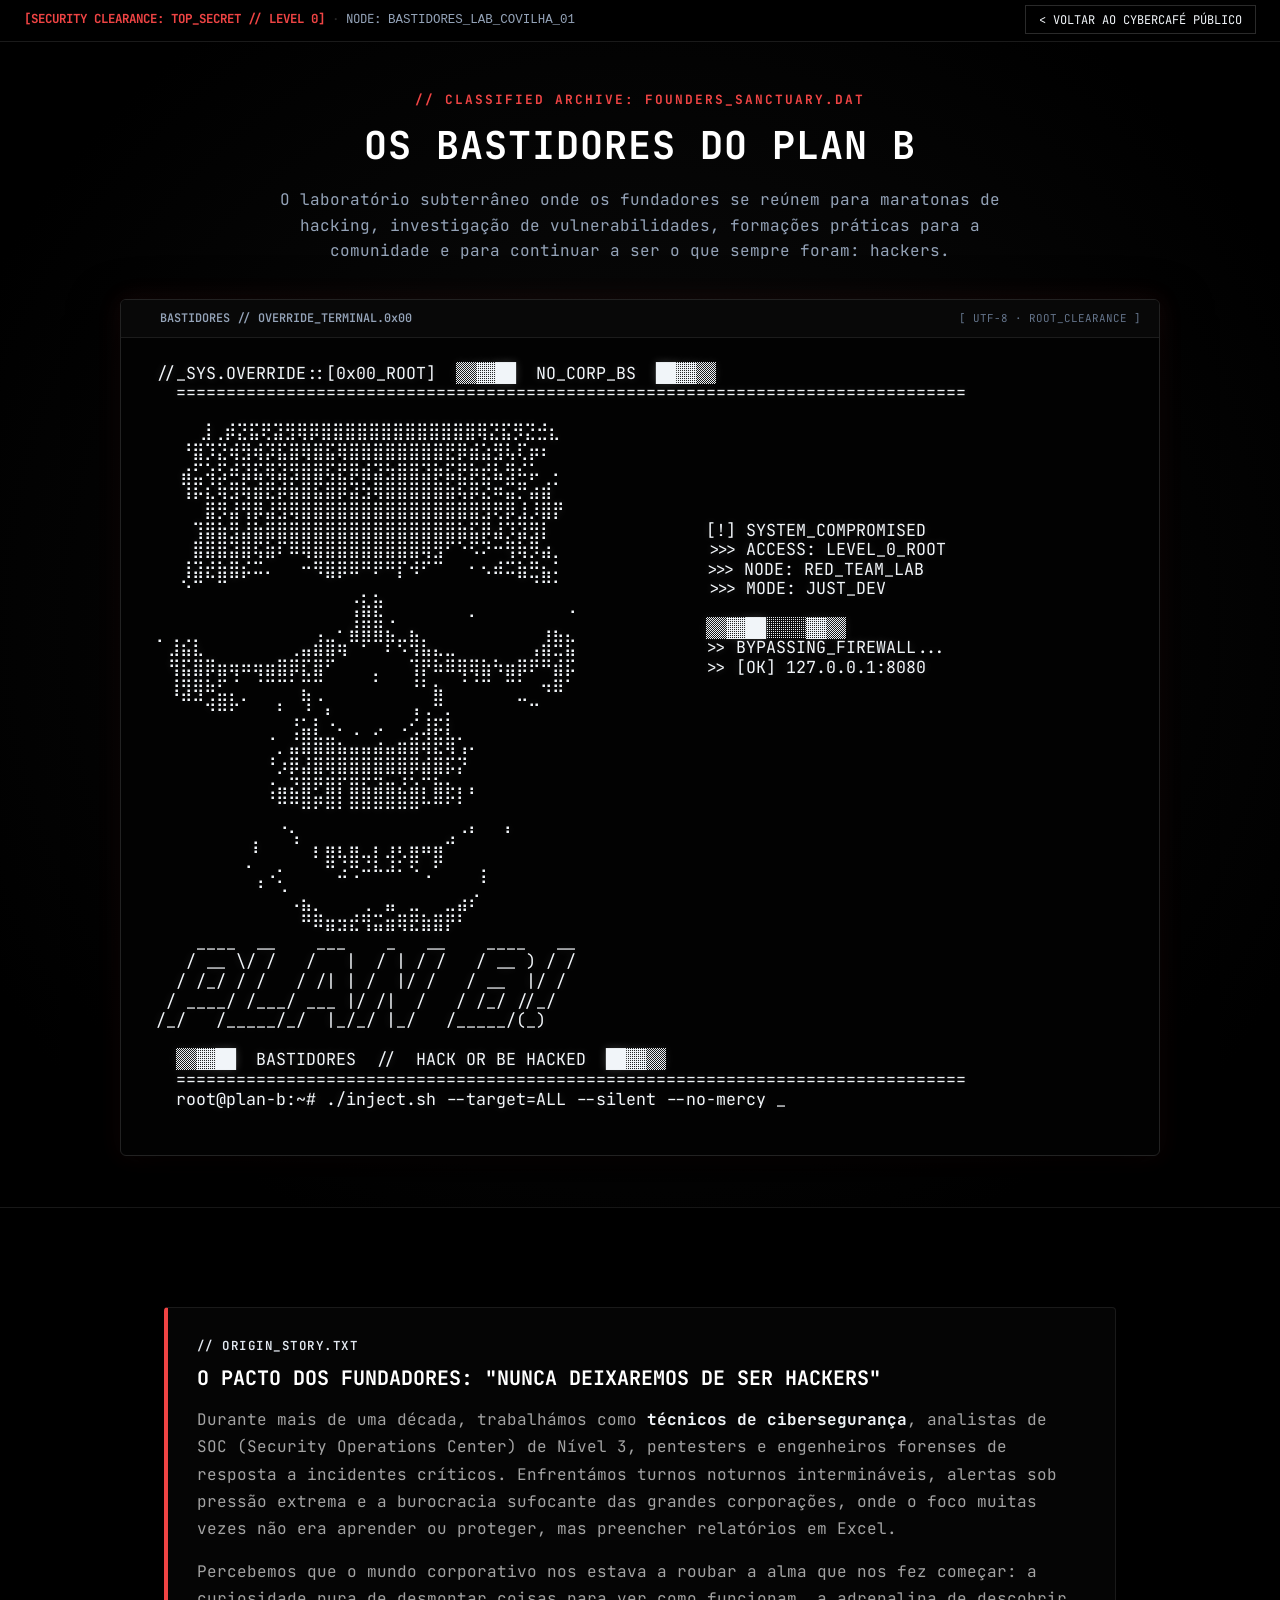
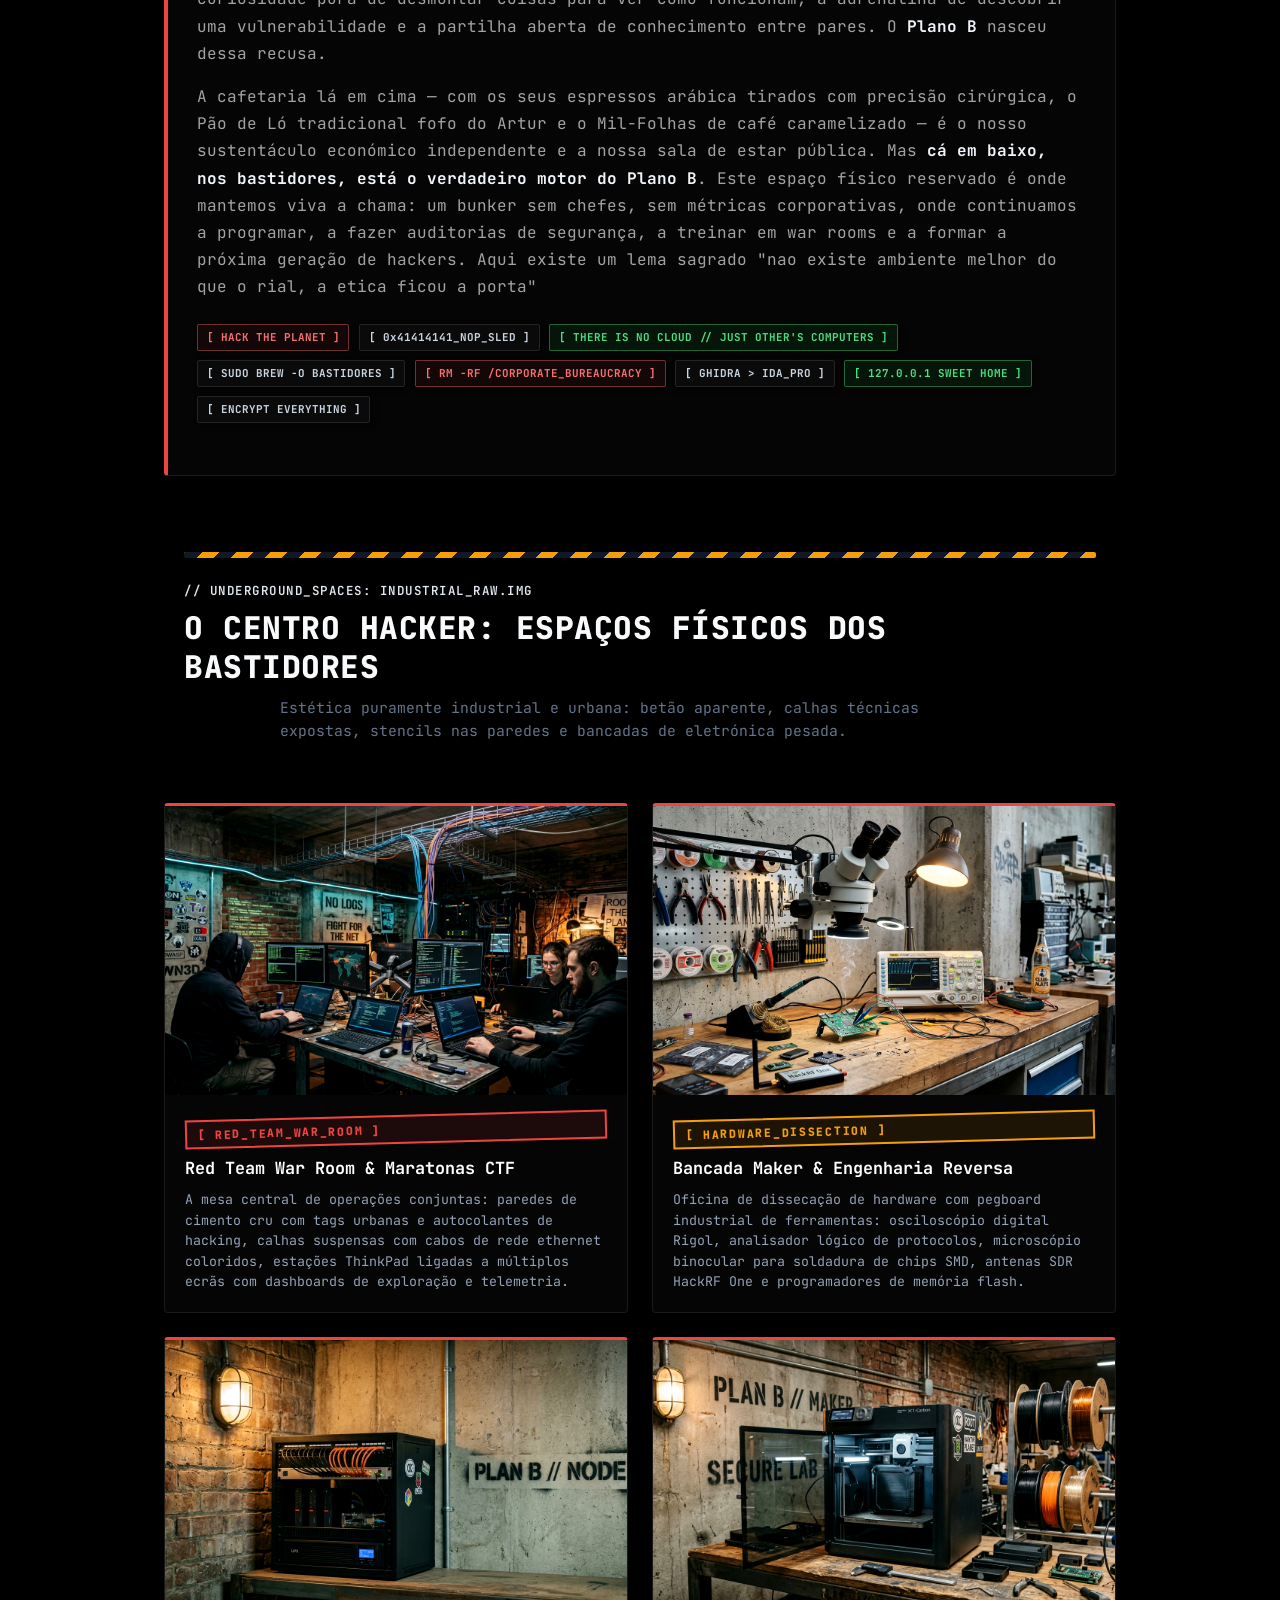
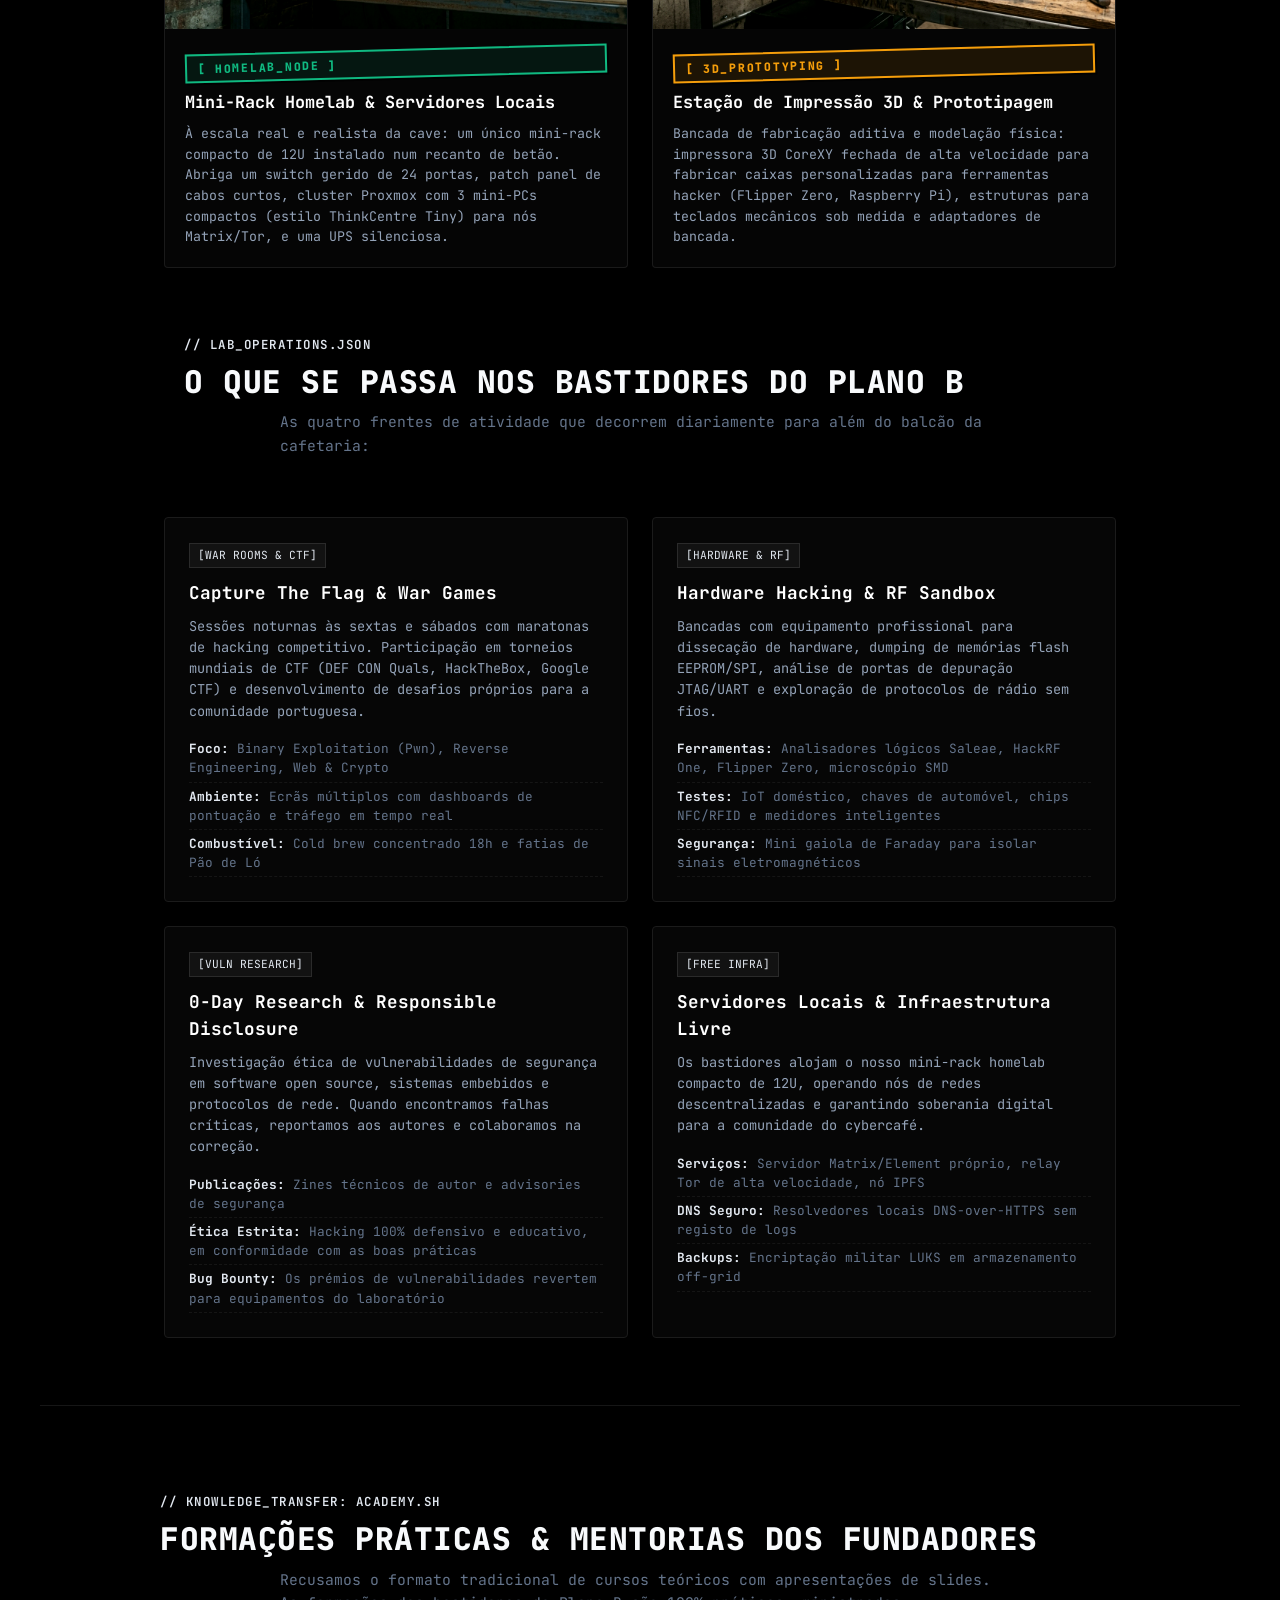
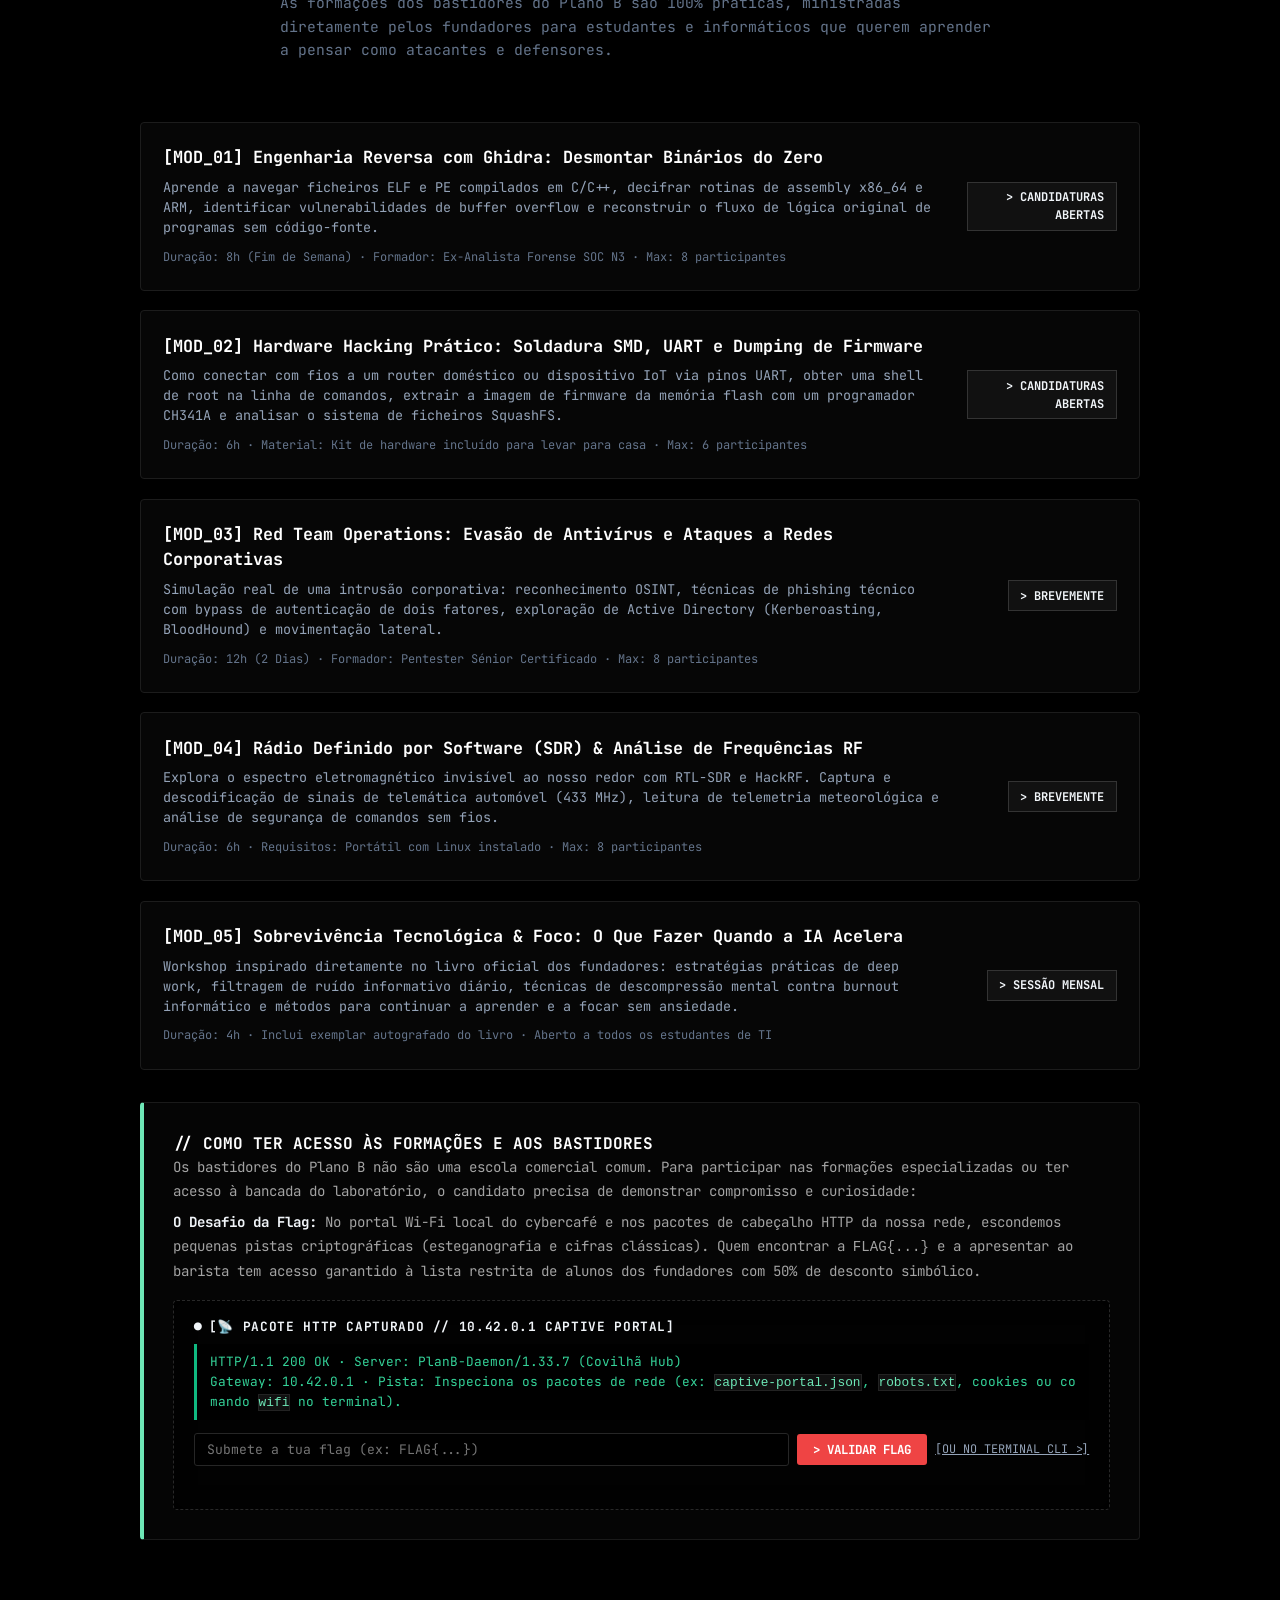
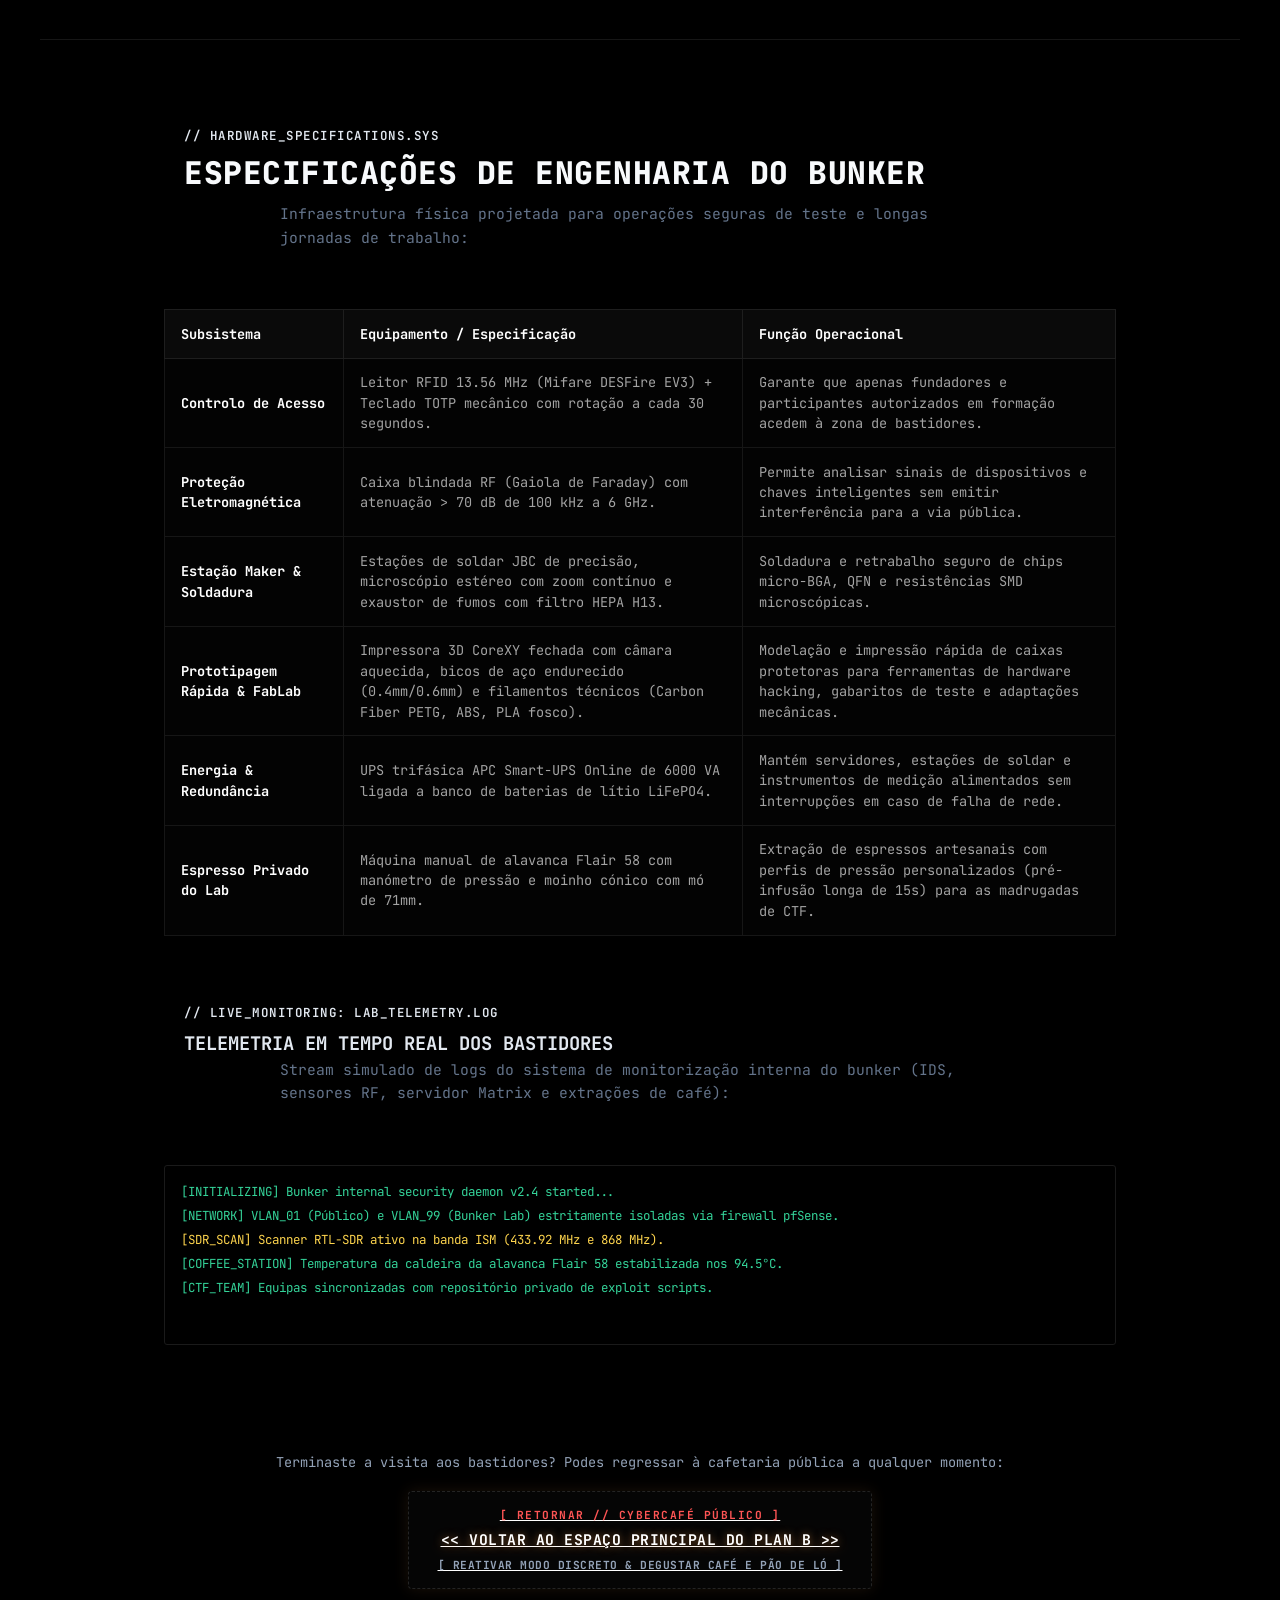
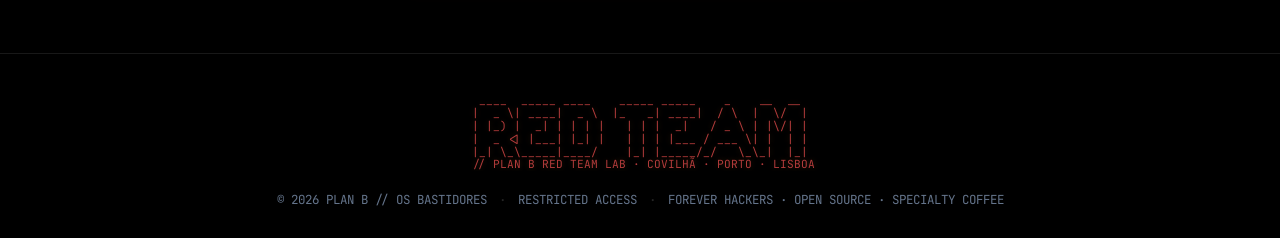
==== commit 6689745c: "update images" ====
--- a/bastidores.html
+++ b/bastidores.html
@@ -5,21 +5,11 @@
     <meta charset="UTF-8">
     <meta name="viewport" content="width=device-width, initial-scale=1.0">
     <title>PLAN B // OS BASTIDORES (FOUNDERS' HACKER LAB)</title>
-    <!--
-    ====================================================================
-    [PLAN B // CAPTIVE PORTAL SNIFFER PACKET INTERCEPT]
-    Source: 10.42.0.1 (Plan B Wi-Fi Gateway - UBI Covilhã)
-    HTTP/1.1 200 OK
-    Server: PlanB-Daemon/1.33.7 (Alpine-Edge)
-    X-Challenge: "O Desafio da Flag dos Bastidores"
-    X-Cipher-Pipeline: Base64 -> ROT13 (Cifra de César 13 posições)
-    X-Packet-Payload: YzQwX3EzX3kwX2Zyel9lcnB1cnZiXzEzMzc=
-    
-    Submete a tua flag com: flag FLAG{...}
-    ====================================================================
-    -->
-    <meta name="x-planb-challenge" content="Base64 -> ROT13">
-    <meta name="x-planb-payload" content="YzQwX3EzX3kwX2Zyel9lcnB1cnZiXzEzMzc=">
+    <!-- Favicon Suite -->
+    <link rel="icon" type="image/svg+xml" href="favicon.svg">
+    <link rel="icon" type="image/png" sizes="32x32" href="favicon-32x32.png">
+    <link rel="icon" type="image/x-icon" href="favicon.ico">
+    <link rel="apple-touch-icon" sizes="180x180" href="apple-touch-icon.png">
     <link rel="stylesheet" href="styles.css">
     <link rel="preconnect" href="https://fonts.googleapis.com">
     <link rel="preconnect" href="https://fonts.gstatic.com" crossorigin>
@@ -393,9 +383,8 @@
                             <span class="pulse-dot">●</span> [📡 PACOTE HTTP CAPTURADO // 10.42.0.1 CAPTIVE PORTAL]
                         </div>
                         <div class="flag-packet-code">
-                            <div>HTTP/1.1 200 OK &middot; Server: PlanB-Daemon/1.33.7</div>
-                            <div>X-Challenge: "Cifra Clássica: Base64 -&gt; ROT13"</div>
-                            <div>X-Packet-Payload: <strong>YzQwX3EzX3kwX2Zyel9lcnB1cnZiXzEzMzc=</strong></div>
+                            <div>HTTP/1.1 200 OK &middot; Server: PlanB-Daemon/1.33.7 (Covilhã Hub)</div>
+                            <div>Gateway: 10.42.0.1 &middot; Pista: Inspeciona os pacotes de rede (ex: <code>captive-portal.json</code>, <code>robots.txt</code>, cookies ou comando <code>wifi</code> no terminal).</div>
                         </div>
                         <div class="flag-input-group">
                             <input type="text" id="bastidores-flag-input" placeholder="Submete a tua flag (ex: FLAG{...})"
--- a/styles.css
+++ b/styles.css
@@ -689,6 +689,45 @@
     display: flex;
     justify-content: center;
     border-bottom: 1px solid var(--border-brown-dim);
+}
+
+.spec-img-box {
+    position: relative;
+    width: 100%;
+    height: 250px;
+    overflow: hidden;
+    background-color: #0b0705;
+    border-bottom: 1px solid var(--border-brown-dim);
+}
+
+.spec-img {
+    width: 100%;
+    height: 100%;
+    object-fit: cover;
+    display: block;
+    transition: transform 0.4s ease, filter 0.4s ease;
+    filter: brightness(0.92) contrast(1.05);
+}
+
+.specialty-card:hover .spec-img {
+    transform: scale(1.04);
+    filter: brightness(1) contrast(1.08);
+}
+
+.spec-img-badge {
+    position: absolute;
+    bottom: 0.65rem;
+    left: 0.85rem;
+    font-family: var(--font-mono);
+    font-size: 0.68rem;
+    color: var(--amber-bright);
+    background: rgba(10, 6, 4, 0.88);
+    border: 1px solid var(--border-brown-accent);
+    padding: 0.18rem 0.55rem;
+    border-radius: 2px;
+    letter-spacing: 0.05em;
+    backdrop-filter: blur(4px);
+    box-shadow: 0 2px 8px rgba(0, 0, 0, 0.6);
 }
 
 .pastry-ascii {
@@ -3375,6 +3414,772 @@
 }
 
 /* ==========================================================================
+   BASTIDORES // PALETA PURA BLACK STEALTH & UNDERGROUND GRAPHITE
+   Transforma todos os tons castanhos da página dos bastidores em preto puro,
+   grafite e acentos de alto contraste (cinza neutro / vermelho / verde terminal).
+   ========================================================================== */
+body.bastidores-page {
+    --bg-black: #000000;
+    --bg-dark-espresso: #030303;
+    --bg-card: #080808;
+    --bg-card-alt: #0d0d0d;
+    --bg-card-hover: #121212;
+    --border-brown-dim: #1a1a1a;
+    --border-brown-accent: #262626;
+    --amber-glow: #e2e8f0;
+    --amber-bright: #ffffff;
+    --caramel: #888888;
+    --crema-foam: #f8fafc;
+    --crema-muted: #94a3b8;
+    --text-muted: #64748b;
+    --text-terminal: #ededed;
+    background-color: #000000 !important;
+    color: #e2e8f0;
+}
+
+body.bastidores-page .bunker-top-bar {
+    background-color: #000000;
+    border-bottom: 1px solid #1a1a1a;
+    color: #94a3b8;
+}
+
+body.bastidores-page .bunker-status-tag {
+    color: #ef4444;
+}
+
+body.bastidores-page .btn-back-cafe {
+    background: #000000;
+    border: 1px solid #2a2a2a;
+    color: #f1f5f9;
+}
+
+body.bastidores-page .btn-back-cafe:hover {
+    background: #181818;
+    color: #ffffff;
+    border-color: #525252;
+}
+
+body.bastidores-page .bunker-hero {
+    background: radial-gradient(circle at center, #0d0d0d 0%, #000000 85%);
+    border-bottom: 1px solid #181818;
+}
+
+body.bastidores-page .bunker-tag {
+    color: #ef4444;
+}
+
+body.bastidores-page .bunker-hero h1 {
+    color: #ffffff;
+}
+
+body.bastidores-page .bunker-hero .bunker-sub {
+    color: #94a3b8;
+}
+
+body.bastidores-page .bunker-hero-ascii-wrapper {
+    background: #020202;
+    border: 1px solid #222222;
+    box-shadow: 0 16px 50px rgba(0, 0, 0, 0.98), 0 0 25px rgba(255, 68, 68, 0.1);
+}
+
+body.bastidores-page .bunker-hero-ascii-wrapper .terminal-bar {
+    background: #080808;
+    border-bottom: 1px solid #1c1c1c;
+    color: #888888;
+}
+
+body.bastidores-page .bunker-hero-ascii {
+    color: #f1f5f9 !important;
+    text-shadow: 0 0 10px rgba(255, 255, 255, 0.2) !important;
+}
+
+body.bastidores-page .manifesto-box {
+    background: #050505;
+    border: 1px solid #1a1a1a;
+    border-left: 4px solid #ef4444;
+    box-shadow: 0 8px 30px rgba(0, 0, 0, 0.9);
+}
+
+body.bastidores-page .manifesto-box h3,
+body.bastidores-page .manifesto-box h4 {
+    color: #ffffff;
+}
+
+body.bastidores-page .manifesto-box p {
+    color: #a3a3a3;
+}
+
+body.bastidores-page .manifesto-box strong {
+    color: #f1f5f9;
+}
+
+body.bastidores-page .hacker-sticker {
+    background: #0a0a0a;
+    border: 1px solid #242424;
+    color: #cbd5e1;
+}
+
+body.bastidores-page .hacker-sticker:hover {
+    border-color: #555555;
+    background: #141414;
+    color: #ffffff;
+}
+
+body.bastidores-page .hacker-sticker.tag-crimson {
+    color: #f87171;
+    border-color: rgba(248, 113, 113, 0.4);
+    background: #140707;
+}
+
+body.bastidores-page .hacker-sticker.tag-lime {
+    color: #4ade80;
+    border-color: rgba(74, 222, 128, 0.4);
+    background: #06150a;
+}
+
+body.bastidores-page .bunker-card {
+    background-color: #060606;
+    border: 1px solid #1b1b1b;
+}
+
+body.bastidores-page .bunker-card:hover {
+    border-color: #383838;
+    background-color: #0d0d0d;
+    box-shadow: 0 10px 32px rgba(0, 0, 0, 0.95);
+}
+
+body.bastidores-page .bunker-card-badge {
+    background: #121212;
+    border: 1px solid #2a2a2a;
+    color: #e2e8f0;
+}
+
+body.bastidores-page .bunker-card h4 {
+    color: #ffffff;
+}
+
+body.bastidores-page .bunker-card p {
+    color: #94a3b8;
+}
+
+body.bastidores-page .bunker-card ul li {
+    color: #64748b;
+    border-bottom: 1px dashed rgba(255, 255, 255, 0.06);
+}
+
+body.bastidores-page .bunker-card ul li strong {
+    color: #e2e8f0;
+}
+
+body.bastidores-page .formations-section {
+    background-color: #000000;
+    border-top: 1px solid #161616;
+    border-bottom: 1px solid #161616;
+}
+
+body.bastidores-page .formation-item {
+    background-color: #060606;
+    border: 1px solid #1c1c1c;
+}
+
+body.bastidores-page .formation-item:hover {
+    background-color: #0d0d0d;
+    border-color: #383838;
+    box-shadow: 0 6px 24px rgba(0, 0, 0, 0.85);
+}
+
+body.bastidores-page .formation-info h4 {
+    color: #ffffff;
+}
+
+body.bastidores-page .formation-info p {
+    color: #94a3b8;
+}
+
+body.bastidores-page .formation-meta {
+    color: #64748b;
+}
+
+body.bastidores-page .formation-badge-tag .badge-status {
+    background: #111111;
+    border: 1px solid #333333;
+    color: #f1f5f9;
+}
+
+body.bastidores-page .bunker-specs-table {
+    border: 1px solid #1a1a1a;
+}
+
+body.bastidores-page .bunker-specs-table th {
+    background: #0a0a0a;
+    color: #ffffff;
+    border: 1px solid #1e1e1e;
+}
+
+body.bastidores-page .bunker-specs-table td {
+    background: #030303;
+    color: #a3a3a3;
+    border: 1px solid #161616;
+}
+
+body.bastidores-page .bunker-specs-table td strong {
+    color: #ffffff;
+}
+
+body.bastidores-page .bunker-log-box {
+    background: #000000;
+    border: 1px solid #1a1a1a;
+    color: #34d399;
+}
+
+body.bastidores-page .bunker-log-line.warn {
+    color: #fcd34d;
+}
+
+body.bastidores-page .bunker-log-line.alert {
+    color: #ef4444;
+}
+
+body.bastidores-page .bunker-photo-card {
+    background: #050505;
+    border: 1px solid #1a1a1a;
+    border-top: 3px solid #ef4444;
+}
+
+body.bastidores-page .bunker-photo-card:hover {
+    border-color: #383838;
+    border-top-color: #ff5555;
+    box-shadow: 0 10px 35px rgba(239, 68, 68, 0.18);
+}
+
+body.bastidores-page .bunker-photo-info h4 {
+    color: #ffffff;
+}
+
+body.bastidores-page .bunker-photo-info p {
+    color: #94a3b8;
+}
+
+body.bastidores-page .flag-packet-preview {
+    background: #020202;
+    border: 1px dashed #282828;
+    box-shadow: inset 0 0 20px rgba(0, 0, 0, 0.95);
+}
+
+body.bastidores-page .flag-packet-header {
+    color: #f1f5f9;
+}
+
+body.bastidores-page .flag-packet-code {
+    background: #000000;
+    border-left: 3px solid #10b981;
+    color: #34d399;
+}
+
+body.bastidores-page .flag-packet-code code {
+    background: #111111;
+    color: #6ee7b7;
+    border: 1px solid #222222;
+}
+
+body.bastidores-page .flag-text-input {
+    background: #000000;
+    border: 1px solid #262626;
+    color: #ffffff;
+}
+
+body.bastidores-page .flag-text-input:focus {
+    border-color: #ef4444;
+    box-shadow: 0 0 10px rgba(239, 68, 68, 0.35);
+}
+
+body.bastidores-page .btn-flag-submit {
+    background: #ef4444;
+    color: #ffffff;
+}
+
+body.bastidores-page .btn-flag-submit:hover {
+    background: #dc2626;
+}
+
+body.bastidores-page .flag-terminal-link {
+    color: #94a3b8;
+}
+
+body.bastidores-page .flag-terminal-link:hover {
+    color: #ffffff;
+}
+
+body.bastidores-page .cyber-footer {
+    background-color: #000000;
+    border-top: 1px solid #181818;
+}
+
+body.bastidores-page .footer-links-row {
+    color: #64748b;
+}
+
+body.bastidores-page .btn-backdoor {
+    background: #050505;
+    border-color: #242424;
+}
+
+body.bastidores-page .btn-backdoor:hover {
+    background: #101010;
+    border-color: #404040;
+    box-shadow: 0 0 25px rgba(255, 255, 255, 0.08);
+}
+
+body.bastidores-page .backdoor-title {
+    color: #ffffff;
+}
+
+body.bastidores-page .backdoor-hint {
+    color: #94a3b8;
+}
+
+body.bastidores-page .ctf-credential-card {
+    background: #040404;
+    border: 1px solid #2a2a2a;
+    box-shadow: 0 16px 50px rgba(0, 0, 0, 0.95);
+}
+
+body.bastidores-page .credential-header {
+    background: #0a0a0a;
+    border-bottom: 1px solid #1e1e1e;
+    color: #ffffff;
+}
+
+body.bastidores-page .cred-main-title {
+    color: #ffffff;
+}
+
+body.bastidores-page .cred-desc {
+    color: #94a3b8;
+}
+
+body.bastidores-page .voucher-box {
+    background: #000000;
+    border: 1px dashed #333333;
+}
+
+body.bastidores-page .voucher-code {
+    color: #ffffff;
+    text-shadow: 0 0 10px rgba(255, 255, 255, 0.4);
+}
+
+body.bastidores-page .credential-footer {
+    background: #080808;
+    border-top: 1px solid #1e1e1e;
+}
+
+body.bastidores-page .btn-voucher-action {
+    background: #000000;
+    border: 1px solid #2e2e2e;
+    color: #ffffff;
+}
+
+body.bastidores-page .btn-voucher-action:hover {
+    background: #1a1a1a;
+    border-color: #555555;
+}
+
+body.bastidores-page .btn-voucher-action.btn-go-bunker {
+    background: #ef4444;
+    border-color: #ef4444;
+    color: #ffffff;
+}
+
+body.bastidores-page .btn-voucher-action.btn-go-bunker:hover {
+    background: #dc2626;
+    border-color: #dc2626;
+    box-shadow: 0 0 12px rgba(239, 68, 68, 0.4);
+}
+
+/* ==========================================================================
+   BASTIDORES // PALETA PURA BLACK STEALTH & UNDERGROUND GRAPHITE
+   Transforma todos os tons castanhos da página dos bastidores em preto puro,
+   grafite e acentos de alto contraste (cinza neutro / vermelho / verde terminal).
+   ========================================================================== */
+body.bastidores-page {
+    --bg-black: #000000;
+    --bg-dark-espresso: #030303;
+    --bg-card: #080808;
+    --bg-card-alt: #0d0d0d;
+    --bg-card-hover: #121212;
+    --border-brown-dim: #1a1a1a;
+    --border-brown-accent: #262626;
+    --amber-glow: #e2e8f0;
+    --amber-bright: #ffffff;
+    --caramel: #888888;
+    --crema-foam: #f8fafc;
+    --crema-muted: #94a3b8;
+    --text-muted: #64748b;
+    --text-terminal: #ededed;
+    background-color: #000000 !important;
+    color: #e2e8f0;
+}
+
+body.bastidores-page .bunker-top-bar {
+    background-color: #000000;
+    border-bottom: 1px solid #1a1a1a;
+    color: #94a3b8;
+}
+
+body.bastidores-page .bunker-status-tag {
+    color: #ef4444;
+}
+
+body.bastidores-page .btn-back-cafe {
+    background: #000000;
+    border: 1px solid #2a2a2a;
+    color: #f1f5f9;
+}
+
+body.bastidores-page .btn-back-cafe:hover {
+    background: #181818;
+    color: #ffffff;
+    border-color: #525252;
+}
+
+body.bastidores-page .bunker-hero {
+    background: radial-gradient(circle at center, #0d0d0d 0%, #000000 85%);
+    border-bottom: 1px solid #181818;
+}
+
+body.bastidores-page .bunker-tag {
+    color: #ef4444;
+}
+
+body.bastidores-page .bunker-hero h1 {
+    color: #ffffff;
+}
+
+body.bastidores-page .bunker-hero .bunker-sub {
+    color: #94a3b8;
+}
+
+body.bastidores-page .bunker-hero-ascii-wrapper {
+    background: #020202;
+    border: 1px solid #222222;
+    box-shadow: 0 16px 50px rgba(0, 0, 0, 0.98), 0 0 25px rgba(255, 68, 68, 0.1);
+}
+
+body.bastidores-page .bunker-hero-ascii-wrapper .terminal-bar {
+    background: #080808;
+    border-bottom: 1px solid #1c1c1c;
+    color: #888888;
+}
+
+body.bastidores-page .bunker-hero-ascii {
+    color: #f1f5f9 !important;
+    text-shadow: 0 0 10px rgba(255, 255, 255, 0.2) !important;
+}
+
+body.bastidores-page .manifesto-box {
+    background: #050505;
+    border: 1px solid #1a1a1a;
+    border-left: 4px solid #ef4444;
+    box-shadow: 0 8px 30px rgba(0, 0, 0, 0.9);
+}
+
+body.bastidores-page .manifesto-box h3,
+body.bastidores-page .manifesto-box h4 {
+    color: #ffffff;
+}
+
+body.bastidores-page .manifesto-box p {
+    color: #a3a3a3;
+}
+
+body.bastidores-page .manifesto-box strong {
+    color: #f1f5f9;
+}
+
+body.bastidores-page .hacker-sticker {
+    background: #0a0a0a;
+    border: 1px solid #242424;
+    color: #cbd5e1;
+}
+
+body.bastidores-page .hacker-sticker:hover {
+    border-color: #555555;
+    background: #141414;
+    color: #ffffff;
+}
+
+body.bastidores-page .hacker-sticker.tag-crimson {
+    color: #f87171;
+    border-color: rgba(248, 113, 113, 0.4);
+    background: #140707;
+}
+
+body.bastidores-page .hacker-sticker.tag-lime {
+    color: #4ade80;
+    border-color: rgba(74, 222, 128, 0.4);
+    background: #06150a;
+}
+
+body.bastidores-page .bunker-card {
+    background-color: #060606;
+    border: 1px solid #1b1b1b;
+}
+
+body.bastidores-page .bunker-card:hover {
+    border-color: #383838;
+    background-color: #0d0d0d;
+    box-shadow: 0 10px 32px rgba(0, 0, 0, 0.95);
+}
+
+body.bastidores-page .bunker-card-badge {
+    background: #121212;
+    border: 1px solid #2a2a2a;
+    color: #e2e8f0;
+}
+
+body.bastidores-page .bunker-card h4 {
+    color: #ffffff;
+}
+
+body.bastidores-page .bunker-card p {
+    color: #94a3b8;
+}
+
+body.bastidores-page .bunker-card ul li {
+    color: #64748b;
+    border-bottom: 1px dashed rgba(255, 255, 255, 0.06);
+}
+
+body.bastidores-page .bunker-card ul li strong {
+    color: #e2e8f0;
+}
+
+body.bastidores-page .formations-section {
+    background-color: #000000;
+    border-top: 1px solid #161616;
+    border-bottom: 1px solid #161616;
+}
+
+body.bastidores-page .formation-item {
+    background-color: #060606;
+    border: 1px solid #1c1c1c;
+}
+
+body.bastidores-page .formation-item:hover {
+    background-color: #0d0d0d;
+    border-color: #383838;
+    box-shadow: 0 6px 24px rgba(0, 0, 0, 0.85);
+}
+
+body.bastidores-page .formation-info h4 {
+    color: #ffffff;
+}
+
+body.bastidores-page .formation-info p {
+    color: #94a3b8;
+}
+
+body.bastidores-page .formation-meta {
+    color: #64748b;
+}
+
+body.bastidores-page .formation-badge-tag .badge-status {
+    background: #111111;
+    border: 1px solid #333333;
+    color: #f1f5f9;
+}
+
+body.bastidores-page .bunker-specs-table {
+    border: 1px solid #1a1a1a;
+}
+
+body.bastidores-page .bunker-specs-table th {
+    background: #0a0a0a;
+    color: #ffffff;
+    border: 1px solid #1e1e1e;
+}
+
+body.bastidores-page .bunker-specs-table td {
+    background: #030303;
+    color: #a3a3a3;
+    border: 1px solid #161616;
+}
+
+body.bastidores-page .bunker-specs-table td strong {
+    color: #ffffff;
+}
+
+body.bastidores-page .bunker-log-box {
+    background: #000000;
+    border: 1px solid #1a1a1a;
+    color: #34d399;
+}
+
+body.bastidores-page .bunker-log-line.warn {
+    color: #fcd34d;
+}
+
+body.bastidores-page .bunker-log-line.alert {
+    color: #ef4444;
+}
+
+body.bastidores-page .bunker-photo-card {
+    background: #050505;
+    border: 1px solid #1a1a1a;
+    border-top: 3px solid #ef4444;
+}
+
+body.bastidores-page .bunker-photo-card:hover {
+    border-color: #383838;
+    border-top-color: #ff5555;
+    box-shadow: 0 10px 35px rgba(239, 68, 68, 0.18);
+}
+
+body.bastidores-page .bunker-photo-info h4 {
+    color: #ffffff;
+}
+
+body.bastidores-page .bunker-photo-info p {
+    color: #94a3b8;
+}
+
+body.bastidores-page .flag-packet-preview {
+    background: #020202;
+    border: 1px dashed #282828;
+    box-shadow: inset 0 0 20px rgba(0, 0, 0, 0.95);
+}
+
+body.bastidores-page .flag-packet-header {
+    color: #f1f5f9;
+}
+
+body.bastidores-page .flag-packet-code {
+    background: #000000;
+    border-left: 3px solid #10b981;
+    color: #34d399;
+}
+
+body.bastidores-page .flag-packet-code code {
+    background: #111111;
+    color: #6ee7b7;
+    border: 1px solid #222222;
+}
+
+body.bastidores-page .flag-text-input {
+    background: #000000;
+    border: 1px solid #262626;
+    color: #ffffff;
+}
+
+body.bastidores-page .flag-text-input:focus {
+    border-color: #ef4444;
+    box-shadow: 0 0 10px rgba(239, 68, 68, 0.35);
+}
+
+body.bastidores-page .btn-flag-submit {
+    background: #ef4444;
+    color: #ffffff;
+}
+
+body.bastidores-page .btn-flag-submit:hover {
+    background: #dc2626;
+}
+
+body.bastidores-page .flag-terminal-link {
+    color: #94a3b8;
+}
+
+body.bastidores-page .flag-terminal-link:hover {
+    color: #ffffff;
+}
+
+body.bastidores-page .cyber-footer {
+    background-color: #000000;
+    border-top: 1px solid #181818;
+}
+
+body.bastidores-page .footer-links-row {
+    color: #64748b;
+}
+
+body.bastidores-page .btn-backdoor {
+    background: #050505;
+    border-color: #242424;
+}
+
+body.bastidores-page .btn-backdoor:hover {
+    background: #101010;
+    border-color: #404040;
+    box-shadow: 0 0 25px rgba(255, 255, 255, 0.08);
+}
+
+body.bastidores-page .backdoor-title {
+    color: #ffffff;
+}
+
+body.bastidores-page .backdoor-hint {
+    color: #94a3b8;
+}
+
+body.bastidores-page .ctf-credential-card {
+    background: #040404;
+    border: 1px solid #2a2a2a;
+    box-shadow: 0 16px 50px rgba(0, 0, 0, 0.95);
+}
+
+body.bastidores-page .credential-header {
+    background: #0a0a0a;
+    border-bottom: 1px solid #1e1e1e;
+    color: #ffffff;
+}
+
+body.bastidores-page .cred-main-title {
+    color: #ffffff;
+}
+
+body.bastidores-page .cred-desc {
+    color: #94a3b8;
+}
+
+body.bastidores-page .voucher-box {
+    background: #000000;
+    border: 1px dashed #333333;
+}
+
+body.bastidores-page .voucher-code {
+    color: #ffffff;
+    text-shadow: 0 0 10px rgba(255, 255, 255, 0.4);
+}
+
+body.bastidores-page .credential-footer {
+    background: #080808;
+    border-top: 1px solid #1e1e1e;
+}
+
+body.bastidores-page .btn-voucher-action {
+    background: #000000;
+    border: 1px solid #2e2e2e;
+    color: #ffffff;
+}
+
+body.bastidores-page .btn-voucher-action:hover {
+    background: #1a1a1a;
+    border-color: #555555;
+}
+
+body.bastidores-page .btn-voucher-action.btn-go-bunker {
+    background: #ef4444;
+    border-color: #ef4444;
+    color: #ffffff;
+}
+
+body.bastidores-page .btn-voucher-action.btn-go-bunker:hover {
+    background: #dc2626;
+    border-color: #dc2626;
+    box-shadow: 0 0 12px rgba(239, 68, 68, 0.4);
+}
+
+/* ==========================================================================
    26. DESAFIO DA FLAG (CTF) & CREDENCIAL MODAL
    ========================================================================== */
 .flag-packet-preview {
@@ -3683,3 +4488,386 @@
     color: var(--bg-black);
     box-shadow: 0 0 12px rgba(255, 180, 84, 0.4);
 }
+
+/* ==========================================================================
+   BASTIDORES // PALETA PURA BLACK STEALTH & UNDERGROUND GRAPHITE
+   Transforma todos os tons castanhos da página dos bastidores em preto puro,
+   grafite e acentos de alto contraste (cinza neutro / vermelho / verde terminal).
+   ========================================================================== */
+body.bastidores-page {
+    --bg-black: #000000;
+    --bg-dark-espresso: #030303;
+    --bg-card: #080808;
+    --bg-card-alt: #0d0d0d;
+    --bg-card-hover: #121212;
+    --border-brown-dim: #1a1a1a;
+    --border-brown-accent: #262626;
+    --amber-glow: #e2e8f0;
+    --amber-bright: #ffffff;
+    --caramel: #888888;
+    --crema-foam: #f8fafc;
+    --crema-muted: #94a3b8;
+    --text-muted: #64748b;
+    --text-terminal: #ededed;
+    background-color: #000000 !important;
+    color: #e2e8f0;
+}
+
+body.bastidores-page .bunker-top-bar {
+    background-color: #000000;
+    border-bottom: 1px solid #1a1a1a;
+    color: #94a3b8;
+}
+
+body.bastidores-page .bunker-status-tag {
+    color: #ef4444;
+}
+
+body.bastidores-page .btn-back-cafe {
+    background: #000000;
+    border: 1px solid #2a2a2a;
+    color: #f1f5f9;
+}
+
+body.bastidores-page .btn-back-cafe:hover {
+    background: #181818;
+    color: #ffffff;
+    border-color: #525252;
+}
+
+body.bastidores-page .bunker-hero {
+    background: radial-gradient(circle at center, #0d0d0d 0%, #000000 85%);
+    border-bottom: 1px solid #181818;
+}
+
+body.bastidores-page .bunker-tag {
+    color: #ef4444;
+}
+
+body.bastidores-page .bunker-hero h1 {
+    color: #ffffff;
+}
+
+body.bastidores-page .bunker-hero .bunker-sub {
+    color: #94a3b8;
+}
+
+body.bastidores-page .bunker-hero-ascii-wrapper {
+    background: #020202;
+    border: 1px solid #222222;
+    box-shadow: 0 16px 50px rgba(0, 0, 0, 0.98), 0 0 25px rgba(255, 68, 68, 0.1);
+}
+
+body.bastidores-page .bunker-hero-ascii-wrapper .terminal-bar {
+    background: #080808;
+    border-bottom: 1px solid #1c1c1c;
+    color: #888888;
+}
+
+body.bastidores-page .bunker-hero-ascii {
+    color: #f1f5f9 !important;
+    text-shadow: 0 0 10px rgba(255, 255, 255, 0.2) !important;
+}
+
+body.bastidores-page .manifesto-box {
+    background: #050505;
+    border: 1px solid #1a1a1a;
+    border-left: 4px solid #ef4444;
+    box-shadow: 0 8px 30px rgba(0, 0, 0, 0.9);
+}
+
+body.bastidores-page .manifesto-box h3,
+body.bastidores-page .manifesto-box h4 {
+    color: #ffffff;
+}
+
+body.bastidores-page .manifesto-box p {
+    color: #a3a3a3;
+}
+
+body.bastidores-page .manifesto-box strong {
+    color: #f1f5f9;
+}
+
+body.bastidores-page .hacker-sticker {
+    background: #0a0a0a;
+    border: 1px solid #242424;
+    color: #cbd5e1;
+}
+
+body.bastidores-page .hacker-sticker:hover {
+    border-color: #555555;
+    background: #141414;
+    color: #ffffff;
+}
+
+body.bastidores-page .hacker-sticker.tag-crimson {
+    color: #f87171;
+    border-color: rgba(248, 113, 113, 0.4);
+    background: #140707;
+}
+
+body.bastidores-page .hacker-sticker.tag-lime {
+    color: #4ade80;
+    border-color: rgba(74, 222, 128, 0.4);
+    background: #06150a;
+}
+
+body.bastidores-page .bunker-card {
+    background-color: #060606;
+    border: 1px solid #1b1b1b;
+}
+
+body.bastidores-page .bunker-card:hover {
+    border-color: #383838;
+    background-color: #0d0d0d;
+    box-shadow: 0 10px 32px rgba(0, 0, 0, 0.95);
+}
+
+body.bastidores-page .bunker-card-badge {
+    background: #121212;
+    border: 1px solid #2a2a2a;
+    color: #e2e8f0;
+}
+
+body.bastidores-page .bunker-card h4 {
+    color: #ffffff;
+}
+
+body.bastidores-page .bunker-card p {
+    color: #94a3b8;
+}
+
+body.bastidores-page .bunker-card ul li {
+    color: #64748b;
+    border-bottom: 1px dashed rgba(255, 255, 255, 0.06);
+}
+
+body.bastidores-page .bunker-card ul li strong {
+    color: #e2e8f0;
+}
+
+body.bastidores-page .formations-section {
+    background-color: #000000;
+    border-top: 1px solid #161616;
+    border-bottom: 1px solid #161616;
+}
+
+body.bastidores-page .formation-item {
+    background-color: #060606;
+    border: 1px solid #1c1c1c;
+}
+
+body.bastidores-page .formation-item:hover {
+    background-color: #0d0d0d;
+    border-color: #383838;
+    box-shadow: 0 6px 24px rgba(0, 0, 0, 0.85);
+}
+
+body.bastidores-page .formation-info h4 {
+    color: #ffffff;
+}
+
+body.bastidores-page .formation-info p {
+    color: #94a3b8;
+}
+
+body.bastidores-page .formation-meta {
+    color: #64748b;
+}
+
+body.bastidores-page .formation-badge-tag .badge-status {
+    background: #111111;
+    border: 1px solid #333333;
+    color: #f1f5f9;
+}
+
+body.bastidores-page .bunker-specs-table {
+    border: 1px solid #1a1a1a;
+}
+
+body.bastidores-page .bunker-specs-table th {
+    background: #0a0a0a;
+    color: #ffffff;
+    border: 1px solid #1e1e1e;
+}
+
+body.bastidores-page .bunker-specs-table td {
+    background: #030303;
+    color: #a3a3a3;
+    border: 1px solid #161616;
+}
+
+body.bastidores-page .bunker-specs-table td strong {
+    color: #ffffff;
+}
+
+body.bastidores-page .bunker-log-box {
+    background: #000000;
+    border: 1px solid #1a1a1a;
+    color: #34d399;
+}
+
+body.bastidores-page .bunker-log-line.warn {
+    color: #fcd34d;
+}
+
+body.bastidores-page .bunker-log-line.alert {
+    color: #ef4444;
+}
+
+body.bastidores-page .bunker-photo-card {
+    background: #050505;
+    border: 1px solid #1a1a1a;
+    border-top: 3px solid #ef4444;
+}
+
+body.bastidores-page .bunker-photo-card:hover {
+    border-color: #383838;
+    border-top-color: #ff5555;
+    box-shadow: 0 10px 35px rgba(239, 68, 68, 0.18);
+}
+
+body.bastidores-page .bunker-photo-info h4 {
+    color: #ffffff;
+}
+
+body.bastidores-page .bunker-photo-info p {
+    color: #94a3b8;
+}
+
+body.bastidores-page .flag-packet-preview {
+    background: #020202;
+    border: 1px dashed #282828;
+    box-shadow: inset 0 0 20px rgba(0, 0, 0, 0.95);
+}
+
+body.bastidores-page .flag-packet-header {
+    color: #f1f5f9;
+}
+
+body.bastidores-page .flag-packet-code {
+    background: #000000;
+    border-left: 3px solid #10b981;
+    color: #34d399;
+}
+
+body.bastidores-page .flag-packet-code code {
+    background: #111111;
+    color: #6ee7b7;
+    border: 1px solid #222222;
+}
+
+body.bastidores-page .flag-text-input {
+    background: #000000;
+    border: 1px solid #262626;
+    color: #ffffff;
+}
+
+body.bastidores-page .flag-text-input:focus {
+    border-color: #ef4444;
+    box-shadow: 0 0 10px rgba(239, 68, 68, 0.35);
+}
+
+body.bastidores-page .btn-flag-submit {
+    background: #ef4444;
+    color: #ffffff;
+}
+
+body.bastidores-page .btn-flag-submit:hover {
+    background: #dc2626;
+}
+
+body.bastidores-page .flag-terminal-link {
+    color: #94a3b8;
+}
+
+body.bastidores-page .flag-terminal-link:hover {
+    color: #ffffff;
+}
+
+body.bastidores-page .cyber-footer {
+    background-color: #000000;
+    border-top: 1px solid #181818;
+}
+
+body.bastidores-page .footer-links-row {
+    color: #64748b;
+}
+
+body.bastidores-page .btn-backdoor {
+    background: #050505;
+    border-color: #242424;
+}
+
+body.bastidores-page .btn-backdoor:hover {
+    background: #101010;
+    border-color: #404040;
+    box-shadow: 0 0 25px rgba(255, 255, 255, 0.08);
+}
+
+body.bastidores-page .backdoor-title {
+    color: #ffffff;
+}
+
+body.bastidores-page .backdoor-hint {
+    color: #94a3b8;
+}
+
+body.bastidores-page .ctf-credential-card {
+    background: #040404;
+    border: 1px solid #2a2a2a;
+    box-shadow: 0 16px 50px rgba(0, 0, 0, 0.95);
+}
+
+body.bastidores-page .credential-header {
+    background: #0a0a0a;
+    border-bottom: 1px solid #1e1e1e;
+    color: #ffffff;
+}
+
+body.bastidores-page .cred-main-title {
+    color: #ffffff;
+}
+
+body.bastidores-page .cred-desc {
+    color: #94a3b8;
+}
+
+body.bastidores-page .voucher-box {
+    background: #000000;
+    border: 1px dashed #333333;
+}
+
+body.bastidores-page .voucher-code {
+    color: #ffffff;
+    text-shadow: 0 0 10px rgba(255, 255, 255, 0.4);
+}
+
+body.bastidores-page .credential-footer {
+    background: #080808;
+    border-top: 1px solid #1e1e1e;
+}
+
+body.bastidores-page .btn-voucher-action {
+    background: #000000;
+    border: 1px solid #2e2e2e;
+    color: #ffffff;
+}
+
+body.bastidores-page .btn-voucher-action:hover {
+    background: #1a1a1a;
+    border-color: #555555;
+}
+
+body.bastidores-page .btn-voucher-action.btn-go-bunker {
+    background: #ef4444;
+    border-color: #ef4444;
+    color: #ffffff;
+}
+
+body.bastidores-page .btn-voucher-action.btn-go-bunker:hover {
+    background: #dc2626;
+    border-color: #dc2626;
+    box-shadow: 0 0 12px rgba(239, 68, 68, 0.4);
+}
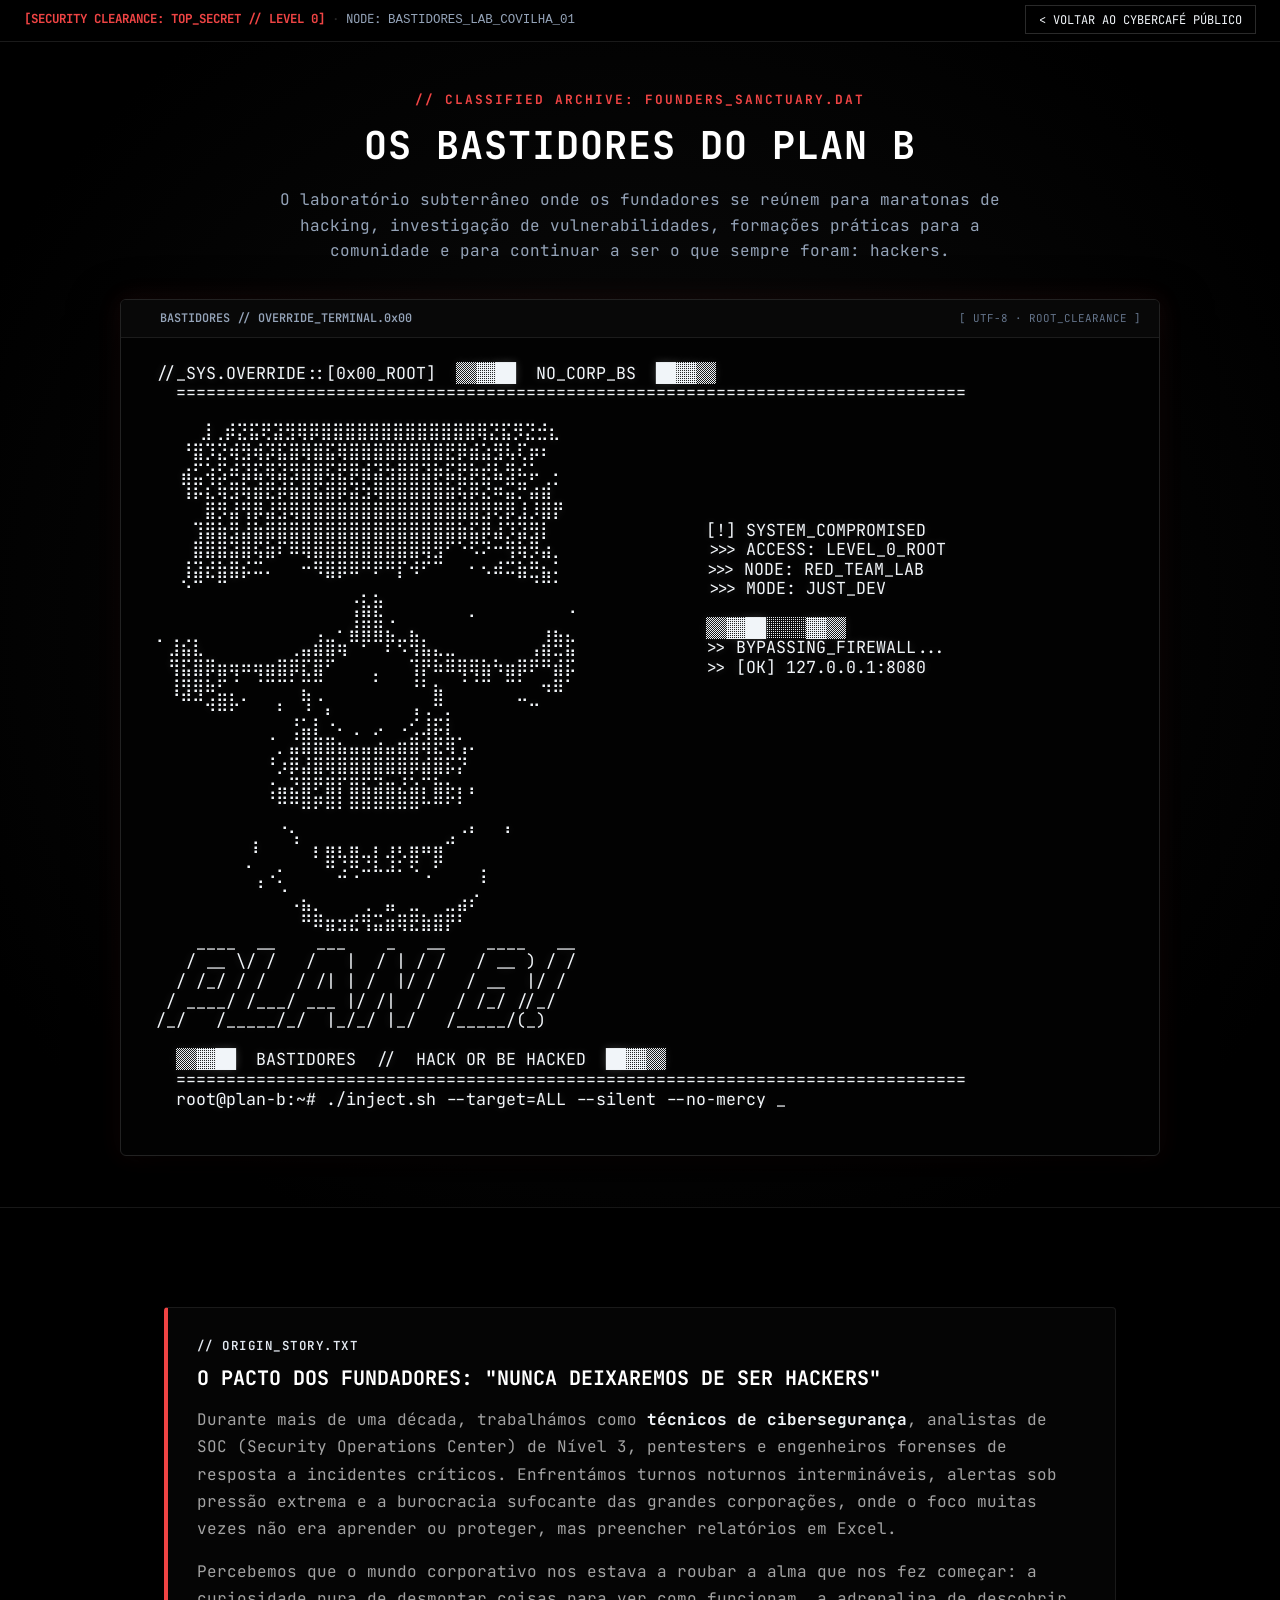
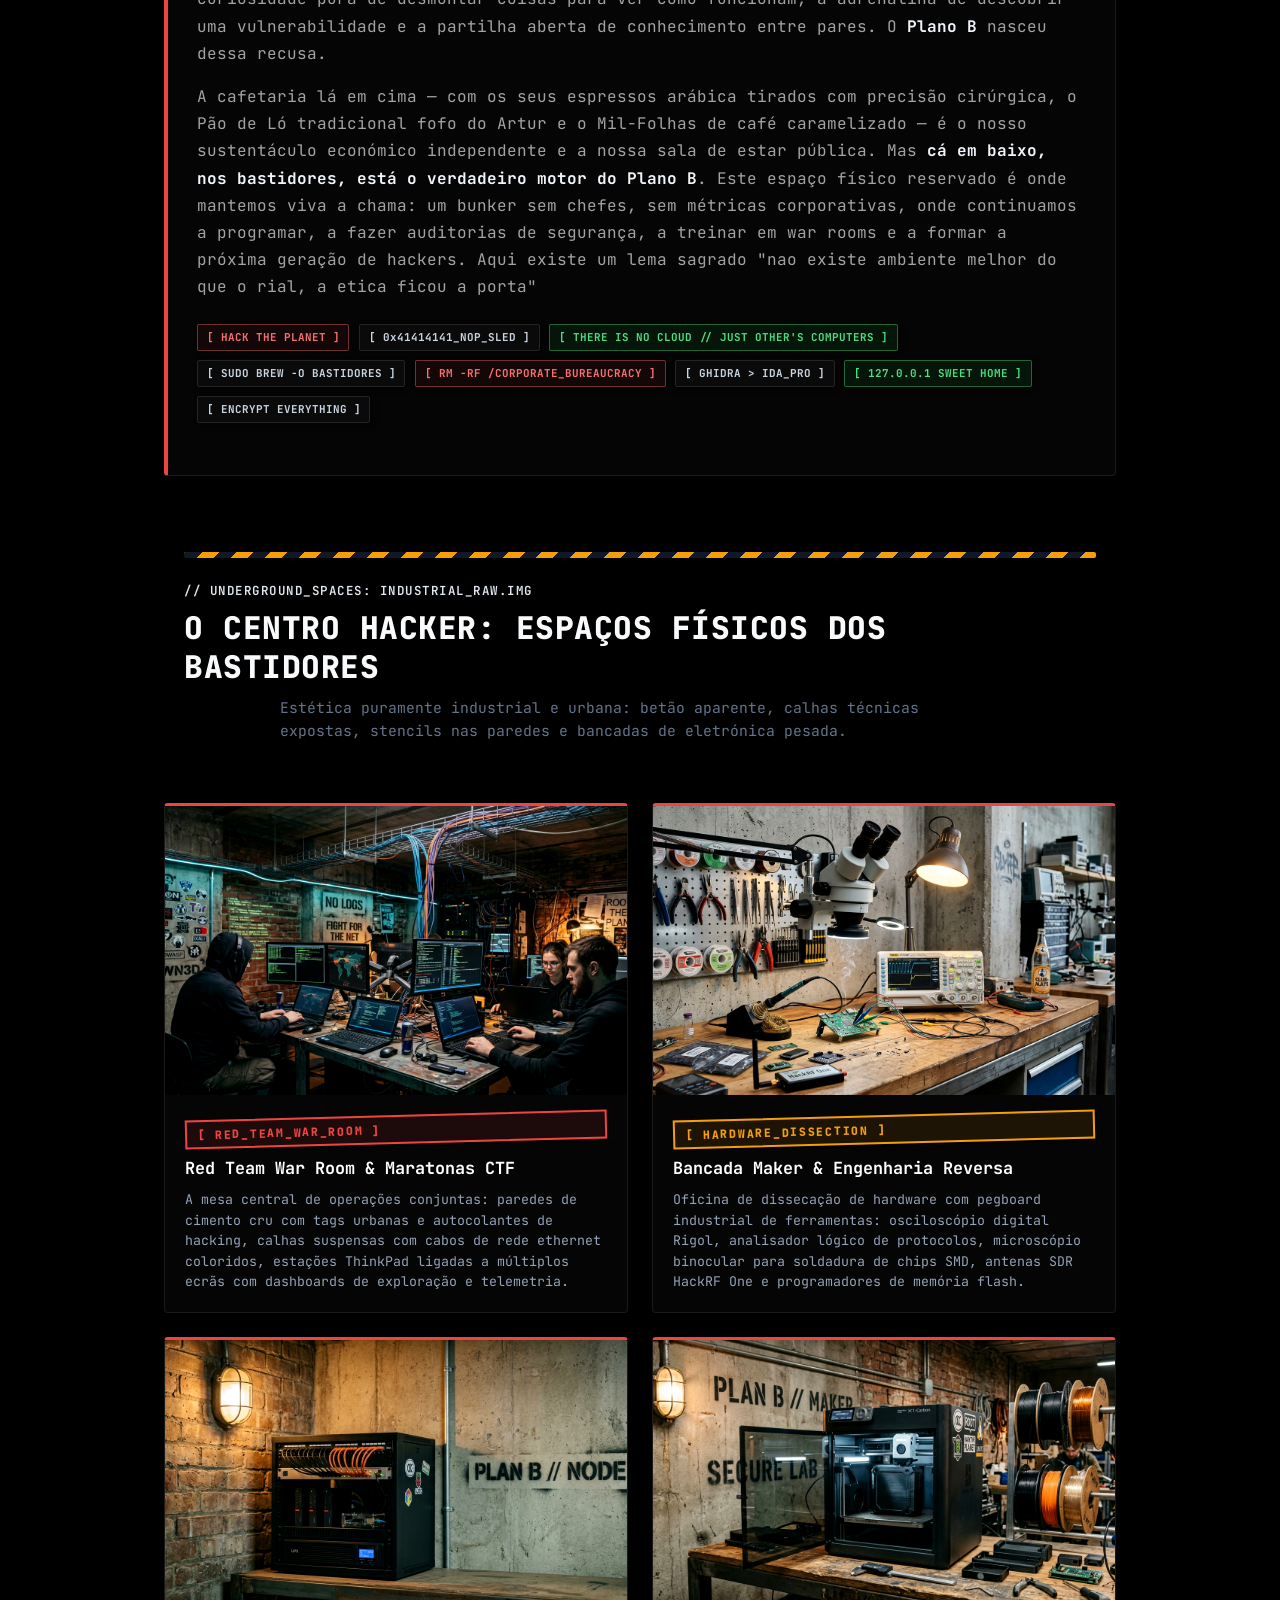
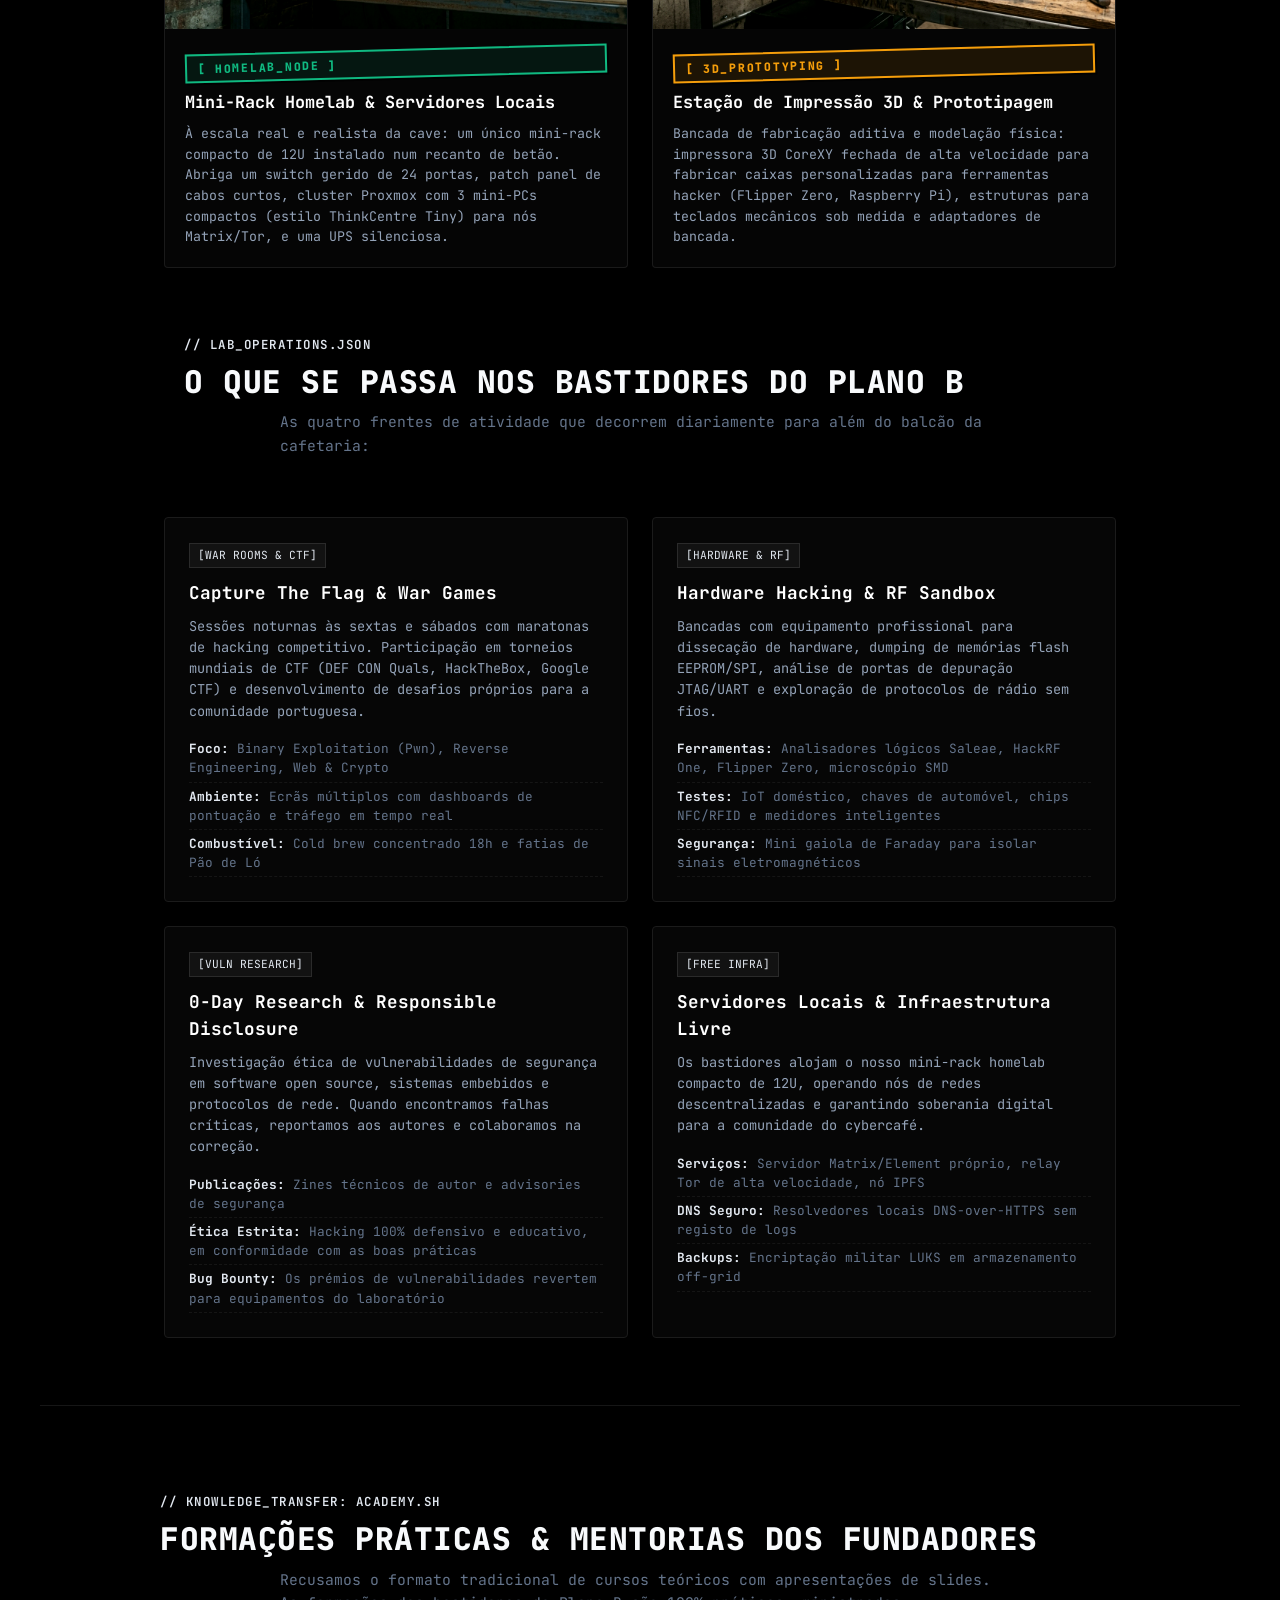
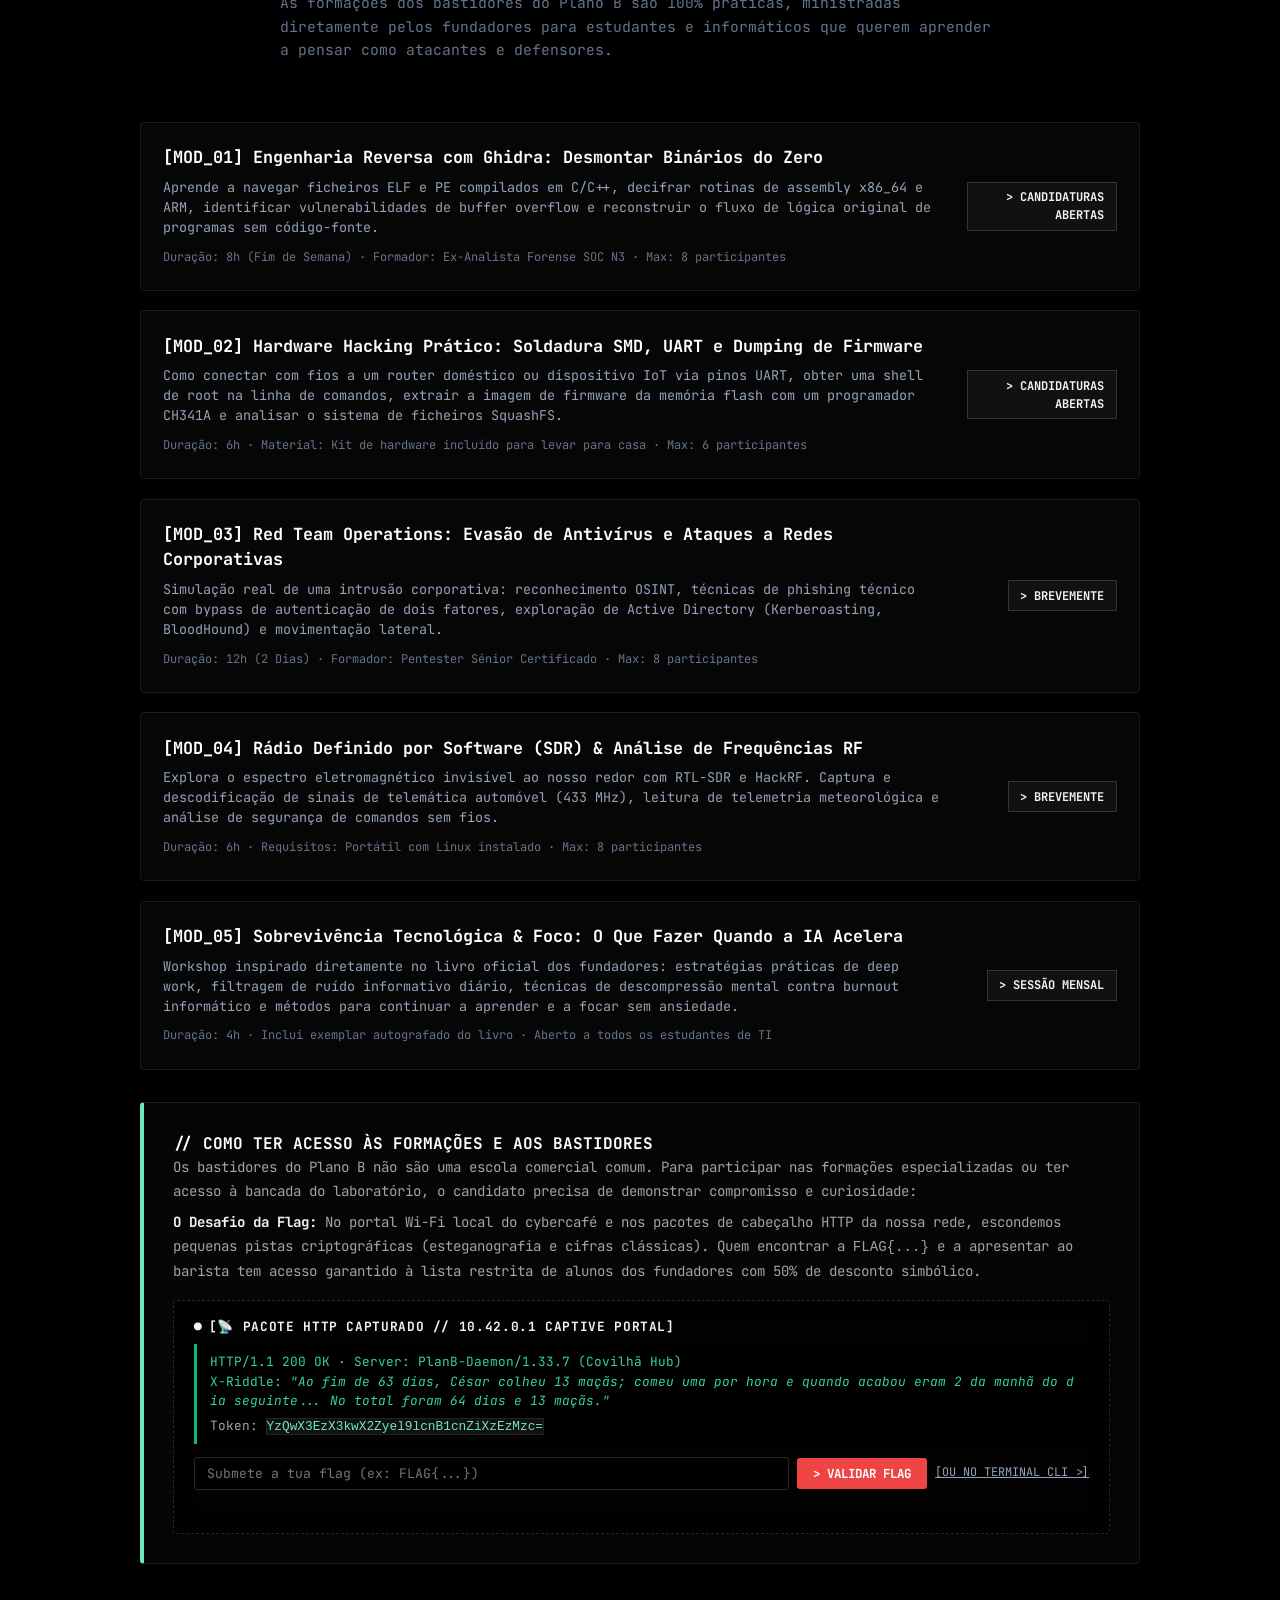
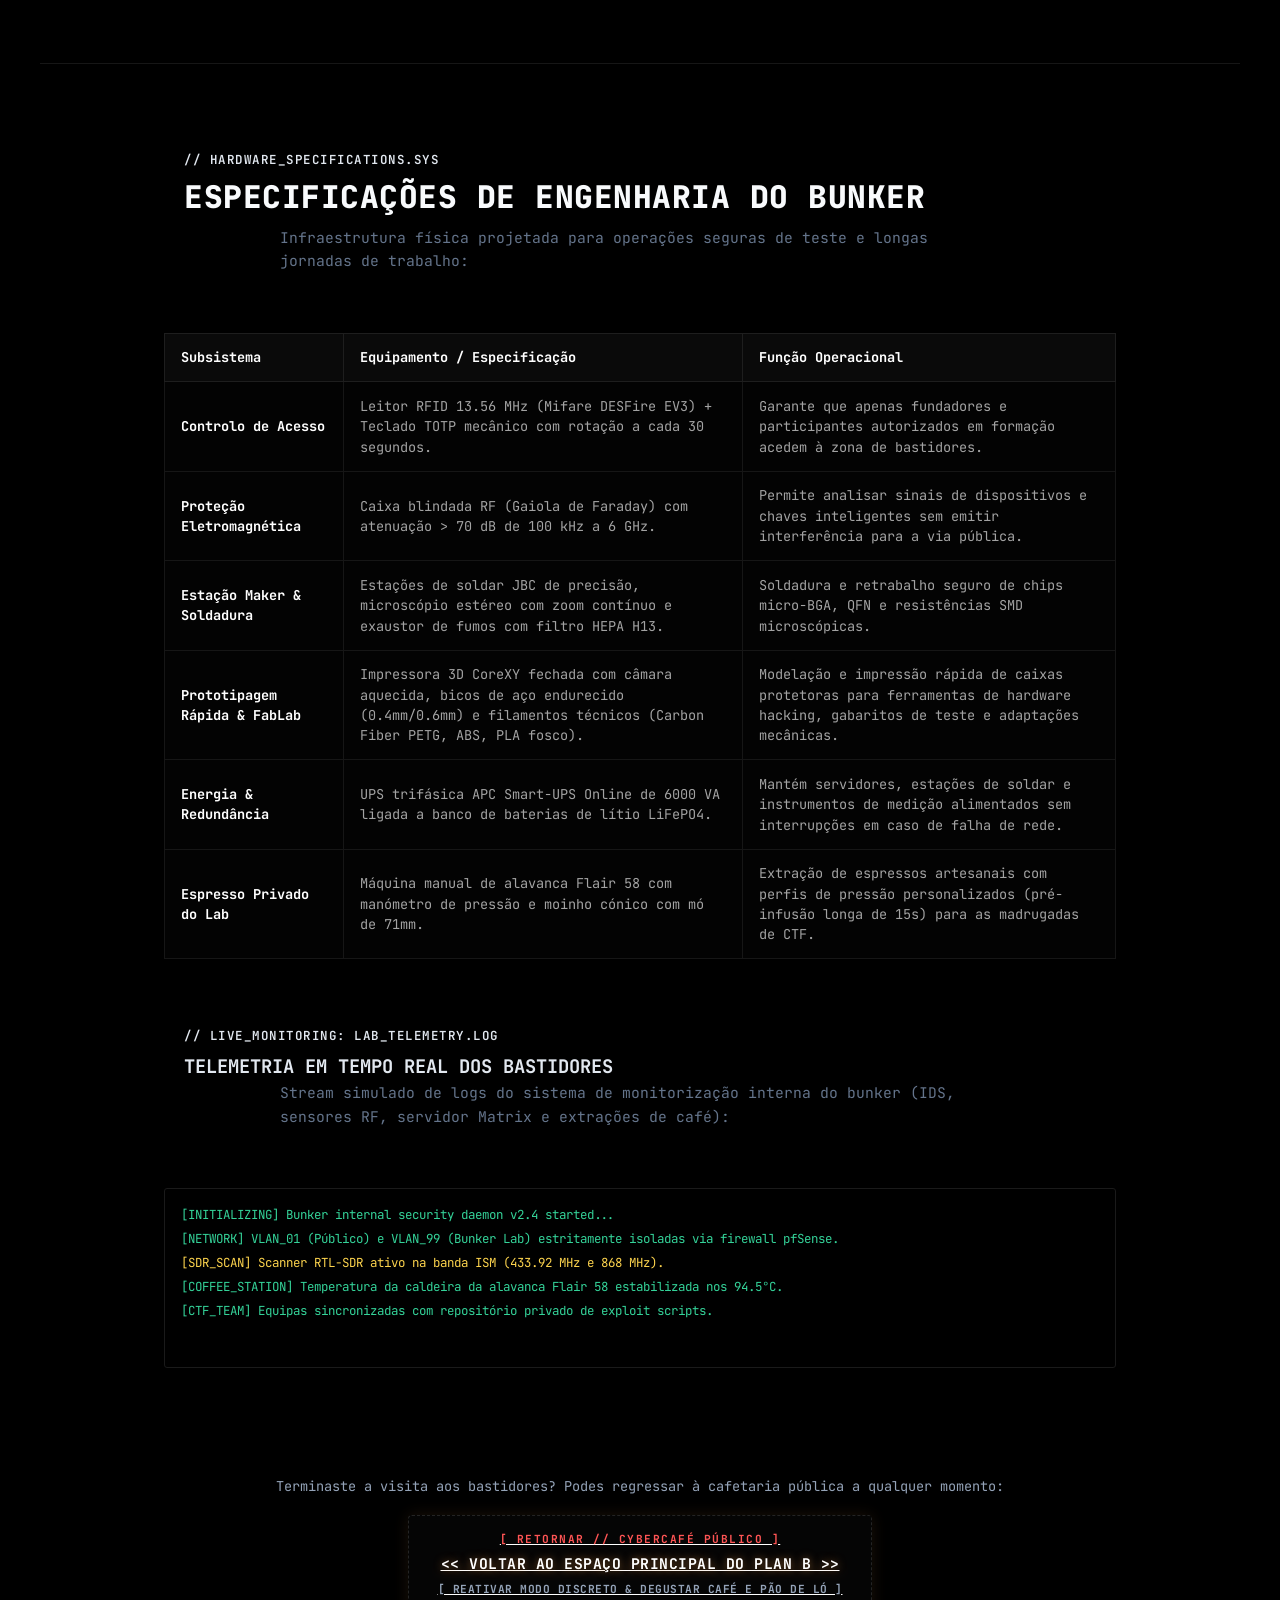
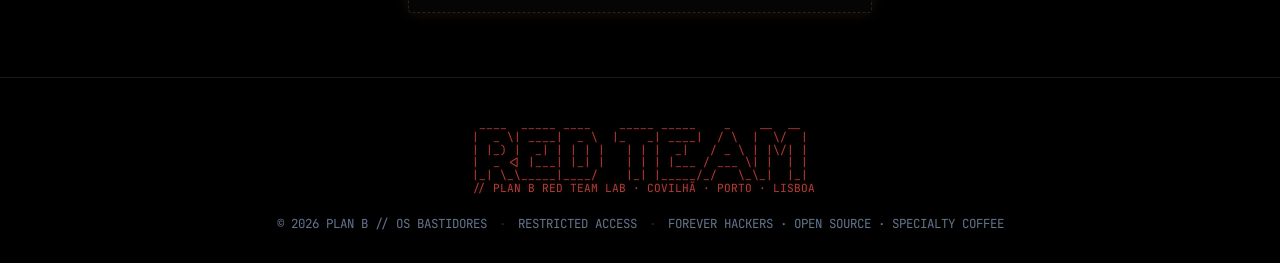
==== commit 7ef047fd: "enigma" ====
--- a/bastidores.html
+++ b/bastidores.html
@@ -384,7 +384,8 @@
                         </div>
                         <div class="flag-packet-code">
                             <div>HTTP/1.1 200 OK &middot; Server: PlanB-Daemon/1.33.7 (Covilhã Hub)</div>
-                            <div>Gateway: 10.42.0.1 &middot; Pista: Inspeciona os pacotes de rede (ex: <code>captive-portal.json</code>, <code>robots.txt</code>, cookies ou comando <code>wifi</code> no terminal).</div>
+                            <div>X-Riddle: <em>"Ao fim de 63 dias, César colheu 13 maçãs; comeu uma por hora e quando acabou eram 2 da manhã do dia seguinte... No total foram 64 dias e 13 maçãs."</em></div>
+                            <div style="margin-top: 0.35rem; color: #a3a3a3;">Token: <code>YzQwX3EzX3kwX2Zyel9lcnB1cnZiXzEzMzc=</code></div>
                         </div>
                         <div class="flag-input-group">
                             <input type="text" id="bastidores-flag-input" placeholder="Submete a tua flag (ex: FLAG{...})"
--- a/styles.css
+++ b/styles.css
@@ -3010,9 +3010,13 @@
 
 
 /* ==========================================================================
-   RESPONSIVIDADE (MOBILE & TABLET)
+   RESPONSIVIDADE (MOBILE & TABLET & SMALL DEVICES)
    ========================================================================== */
 @media (max-width: 950px) {
+    .sys-bar {
+        padding: 0.4rem 0.85rem;
+    }
+
     .main-nav {
         flex-direction: column;
         gap: 0.85rem;
@@ -3037,6 +3041,18 @@
         grid-template-columns: 1fr;
     }
 
+    .space-showcase-grid {
+        grid-template-columns: 1fr;
+    }
+
+    .bunker-gallery-grid {
+        grid-template-columns: 1fr;
+    }
+
+    .bunker-activities-grid {
+        grid-template-columns: 1fr;
+    }
+
     .rigs-showcase {
         grid-template-columns: 1fr;
     }
@@ -3062,7 +3078,155 @@
     }
 }
 
+@media (max-width: 768px) {
+    .sys-bar {
+        flex-direction: column;
+        align-items: stretch;
+        gap: 0.45rem;
+        padding: 0.5rem 0.85rem;
+    }
+
+    .sys-bar-left {
+        justify-content: center;
+        font-size: 0.7rem;
+        gap: 0.4rem;
+    }
+
+    .sys-bar-right {
+        justify-content: center;
+        flex-wrap: wrap;
+        gap: 0.5rem;
+    }
+
+    .lofi-player-widget {
+        flex-wrap: wrap;
+        justify-content: center;
+    }
+
+    .hero-section {
+        padding: 1.5rem 1rem 2rem;
+    }
+
+    .section-padding {
+        padding: 2.8rem 1rem;
+    }
+
+    .section-header h2 {
+        font-size: 1.5rem;
+    }
+
+    .section-header .sec-sub {
+        font-size: 0.85rem;
+    }
+
+    .logo-ascii {
+        font-size: clamp(0.32rem, 1.4vw, 0.55rem);
+    }
+
+    .coffee-ascii-stage {
+        padding: 1rem 0.5rem;
+    }
+
+    .coffee-ascii {
+        font-size: 0.78rem;
+    }
+
+    .bunker-hero {
+        padding: 2rem 1rem 1.5rem;
+    }
+
+    .bunker-hero h1 {
+        font-size: 1.65rem;
+    }
+
+    .bunker-hero .bunker-sub {
+        font-size: 0.88rem;
+    }
+
+    .bunker-hero-ascii-wrapper {
+        margin: 1.2rem auto 1rem;
+    }
+
+    .bunker-hero-ascii {
+        font-size: 0.72rem !important;
+        padding: 1rem 0.8rem !important;
+    }
+
+    .menu-tabs, .merch-tabs {
+        justify-content: flex-start;
+        overflow-x: auto;
+        padding-bottom: 0.4rem;
+        scrollbar-width: thin;
+    }
+
+    .tab-btn {
+        white-space: nowrap;
+        font-size: 0.72rem;
+        padding: 0.4rem 0.75rem;
+    }
+
+    .budget-table, .bunker-specs-table {
+        display: block;
+        width: 100%;
+        overflow-x: auto;
+        -webkit-overflow-scrolling: touch;
+        white-space: nowrap;
+    }
+
+    .budget-table th, .budget-table td,
+    .bunker-specs-table th, .bunker-specs-table td {
+        padding: 0.65rem 0.75rem;
+        font-size: 0.75rem;
+    }
+
+    .terminal-body {
+        padding: 0.75rem;
+        font-size: 0.75rem;
+    }
+
+    .terminal-input-bar {
+        padding: 0.5rem 0.75rem;
+    }
+
+    .terminal-quick-cmds {
+        padding: 0.4rem 0.75rem;
+    }
+
+    .quick-cmd-btn {
+        font-size: 0.68rem;
+        padding: 0.2rem 0.45rem;
+    }
+}
+
 @media (max-width: 600px) {
+    .sys-separator {
+        display: none;
+    }
+
+    .sys-bar-left {
+        gap: 0.5rem;
+        font-size: 0.68rem;
+    }
+
+    .nav-links {
+        gap: 0.4rem 0.8rem;
+    }
+
+    .nav-links a {
+        font-size: 0.74rem;
+    }
+
+    .coffee-stats {
+        grid-template-columns: 1fr;
+        gap: 0.4rem;
+    }
+
+    .c-stat {
+        display: flex;
+        justify-content: space-between;
+        align-items: center;
+    }
+
     .tech-requirements-bar {
         grid-template-columns: 1fr;
     }
@@ -3074,6 +3238,7 @@
     .loc-card-main {
         flex-direction: column;
         align-items: flex-start;
+        gap: 0.75rem;
     }
 
     .loc-price-banner {
@@ -3093,13 +3258,102 @@
 
     .bunker-top-bar {
         flex-direction: column;
-        align-items: flex-start;
-        gap: 0.5rem;
-    }
-
-    .bunker-specs-table {
+        align-items: stretch;
+        gap: 0.6rem;
+        padding: 0.6rem 1rem;
+    }
+
+    .bunker-top-bar > div:last-child {
+        text-align: right;
+    }
+
+    .flag-input-group {
+        flex-direction: column;
+        align-items: stretch;
+    }
+
+    .flag-text-input {
+        min-width: 0 !important;
+        width: 100%;
+        box-sizing: border-box;
+    }
+
+    .btn-flag-submit {
+        width: 100%;
+        text-align: center;
+        padding: 0.6rem;
+    }
+
+    .flag-terminal-link {
+        text-align: center;
         display: block;
-        overflow-x: auto;
+        margin-top: 0.3rem;
+    }
+
+    .ctf-credential-card {
+        margin: 0.5rem;
+        max-width: 100%;
+    }
+
+    .credential-body {
+        padding: 1.1rem 1rem;
+    }
+
+    .voucher-code {
+        font-size: 1.05rem;
+        word-break: break-all;
+    }
+
+    .credential-footer {
+        flex-direction: column;
+        padding: 0.75rem 1rem;
+    }
+
+    .credential-footer .btn-voucher-action {
+        width: 100%;
+        text-align: center;
+    }
+
+    .hero-cta-buttons {
+        flex-direction: column;
+        gap: 0.6rem;
+    }
+
+    .hero-cta-buttons .btn {
+        width: 100%;
+        text-align: center;
+    }
+
+    .btn-backdoor {
+        width: 100%;
+        padding: 1rem 0.8rem;
+        box-sizing: border-box;
+    }
+
+    .backdoor-title {
+        font-size: 0.95rem;
+    }
+
+    .backdoor-hint {
+        font-size: 0.7rem;
+    }
+
+    .menu-grid, .merch-grid {
+        grid-template-columns: 1fr !important;
+    }
+
+    .materials-deepdive-grid {
+        grid-template-columns: 1fr;
+    }
+
+    .footer-links-row {
+        flex-direction: column;
+        gap: 0.4rem;
+        text-align: center;
+    }
+
+    .footer-links-row .dot-sep {
+        display: none;
     }
 }
 
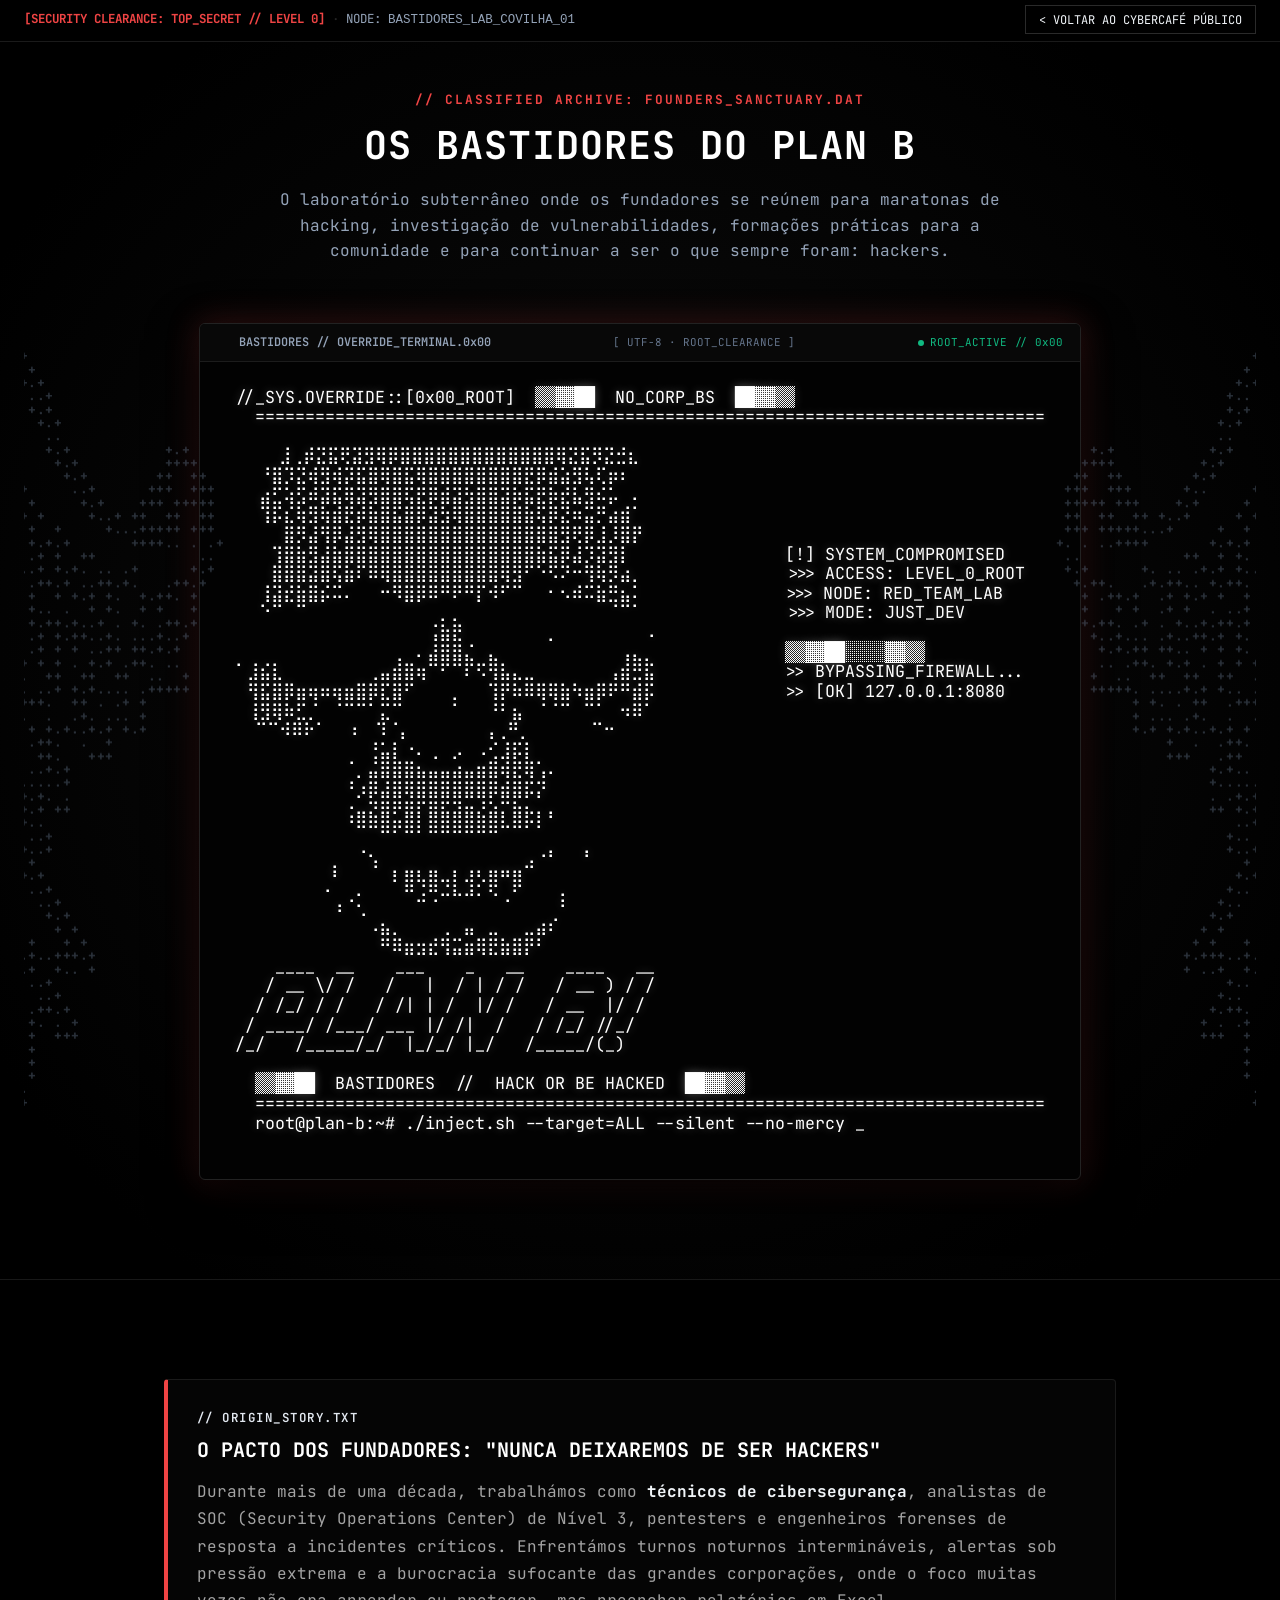
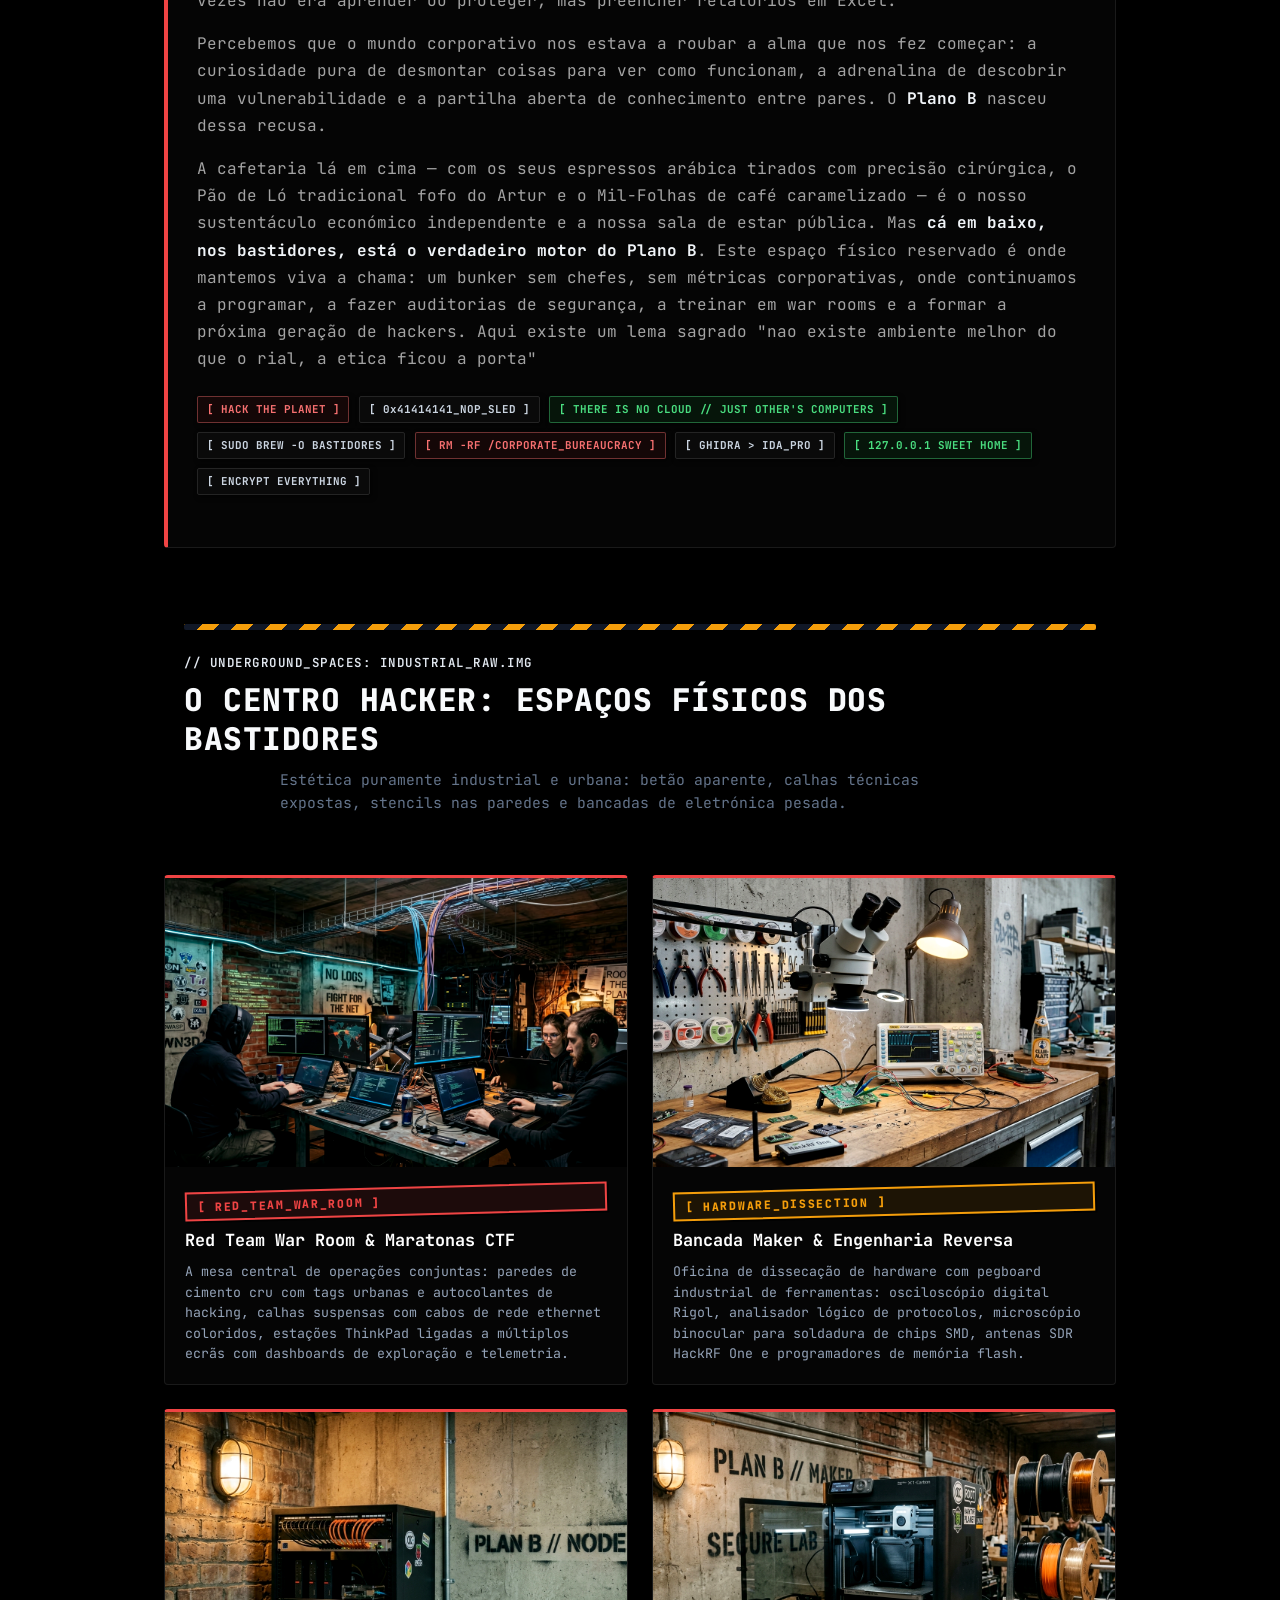
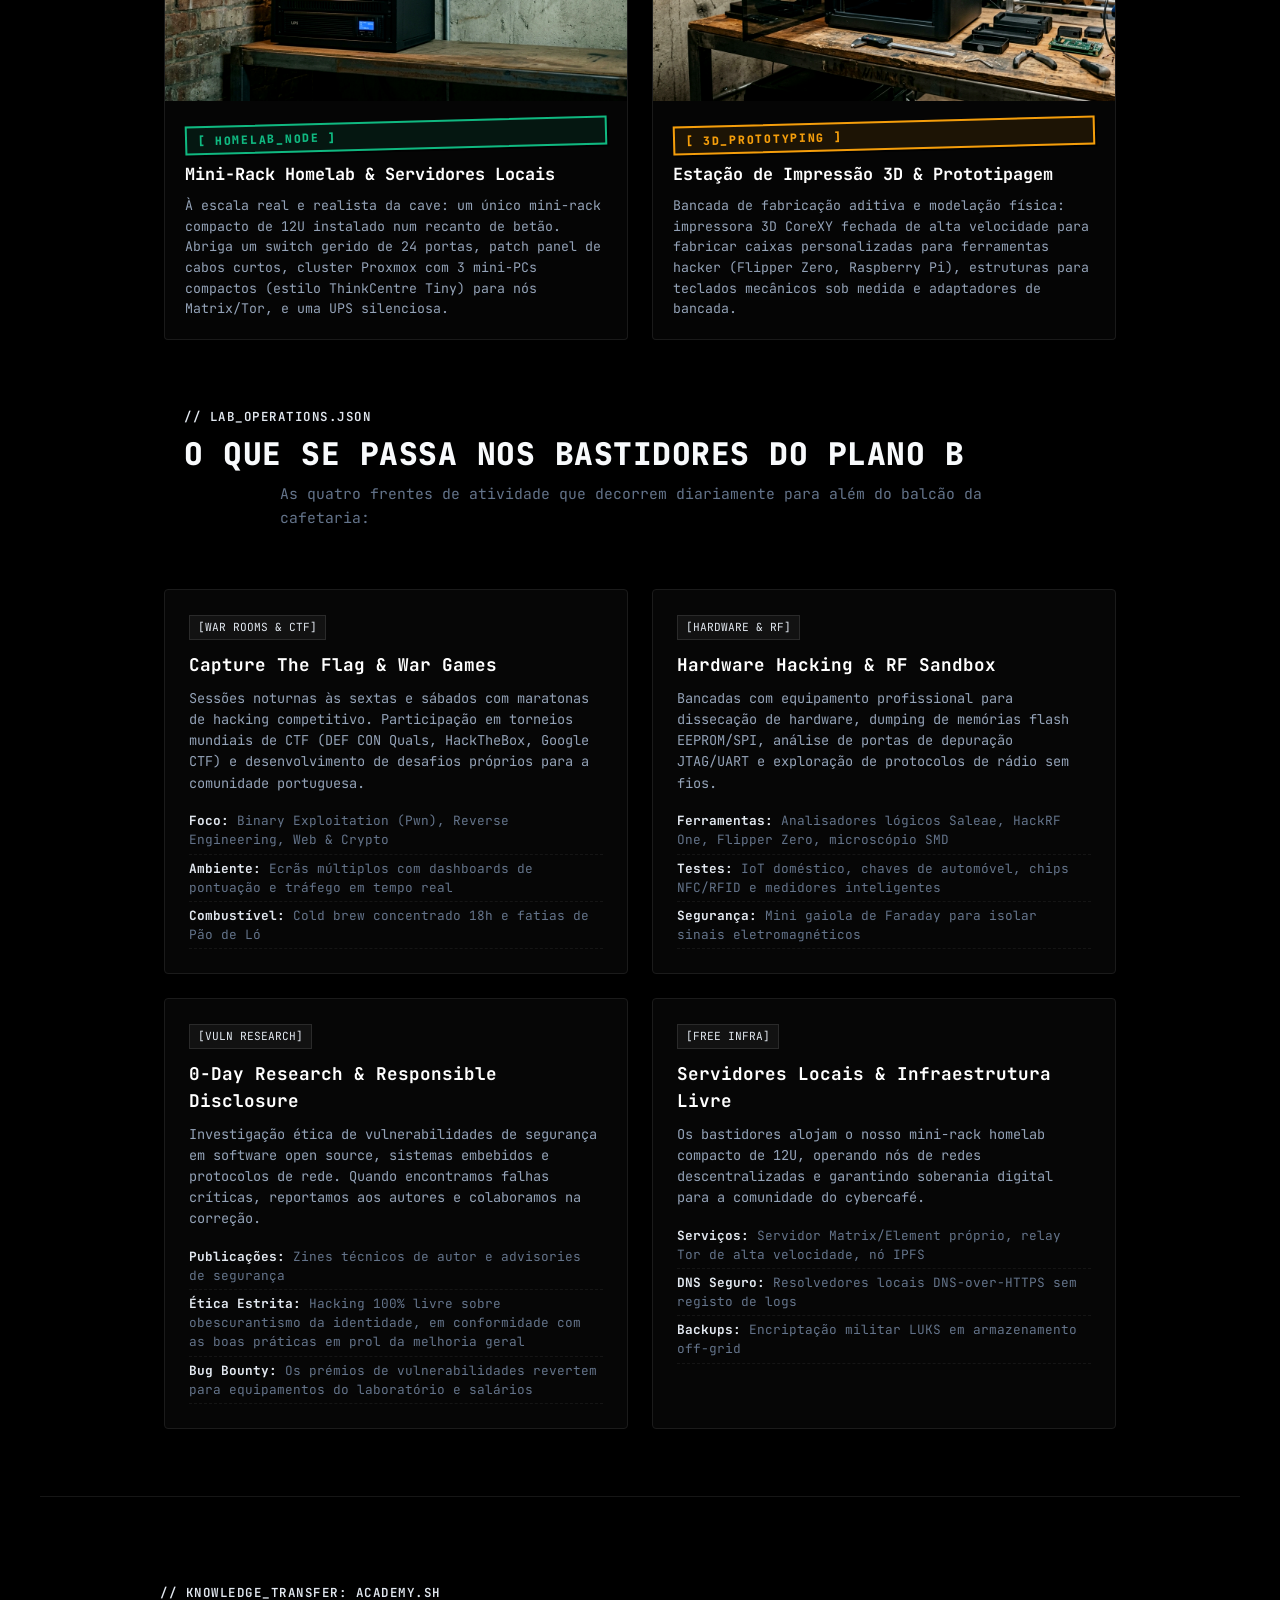
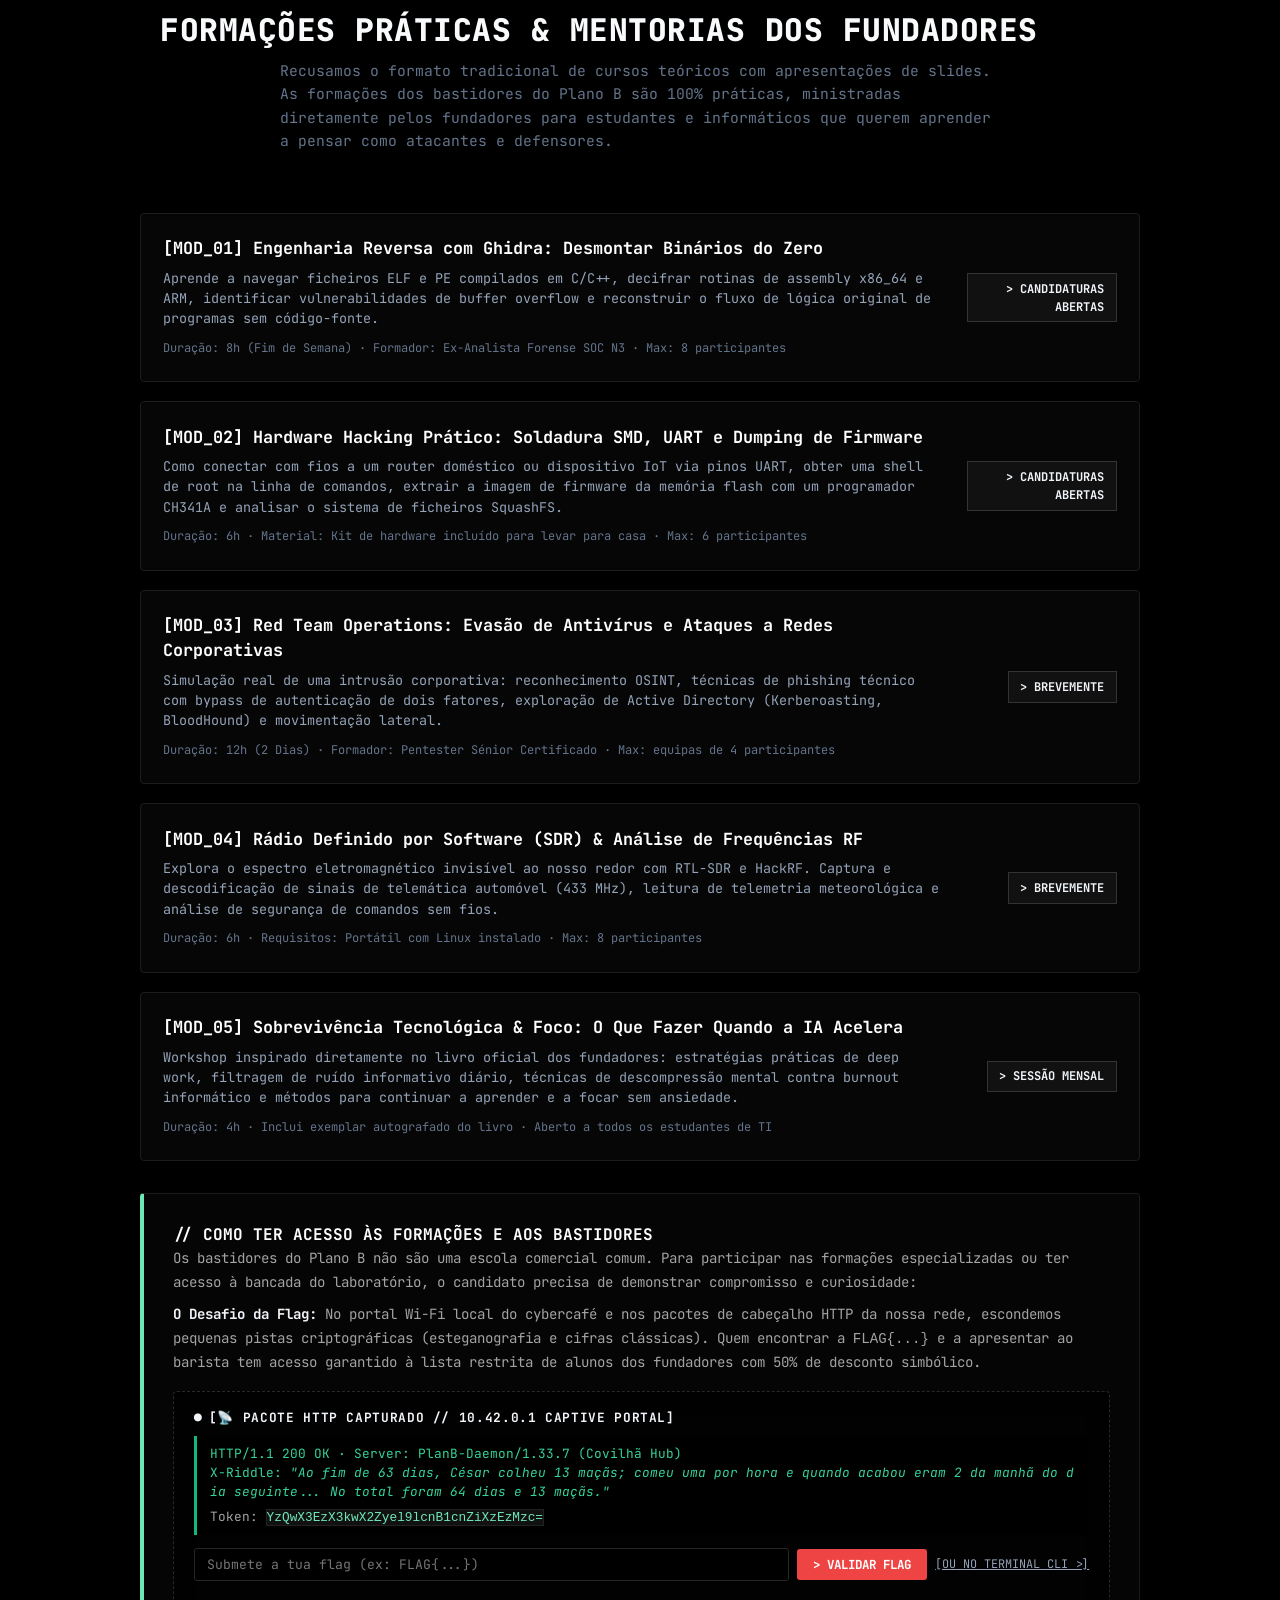
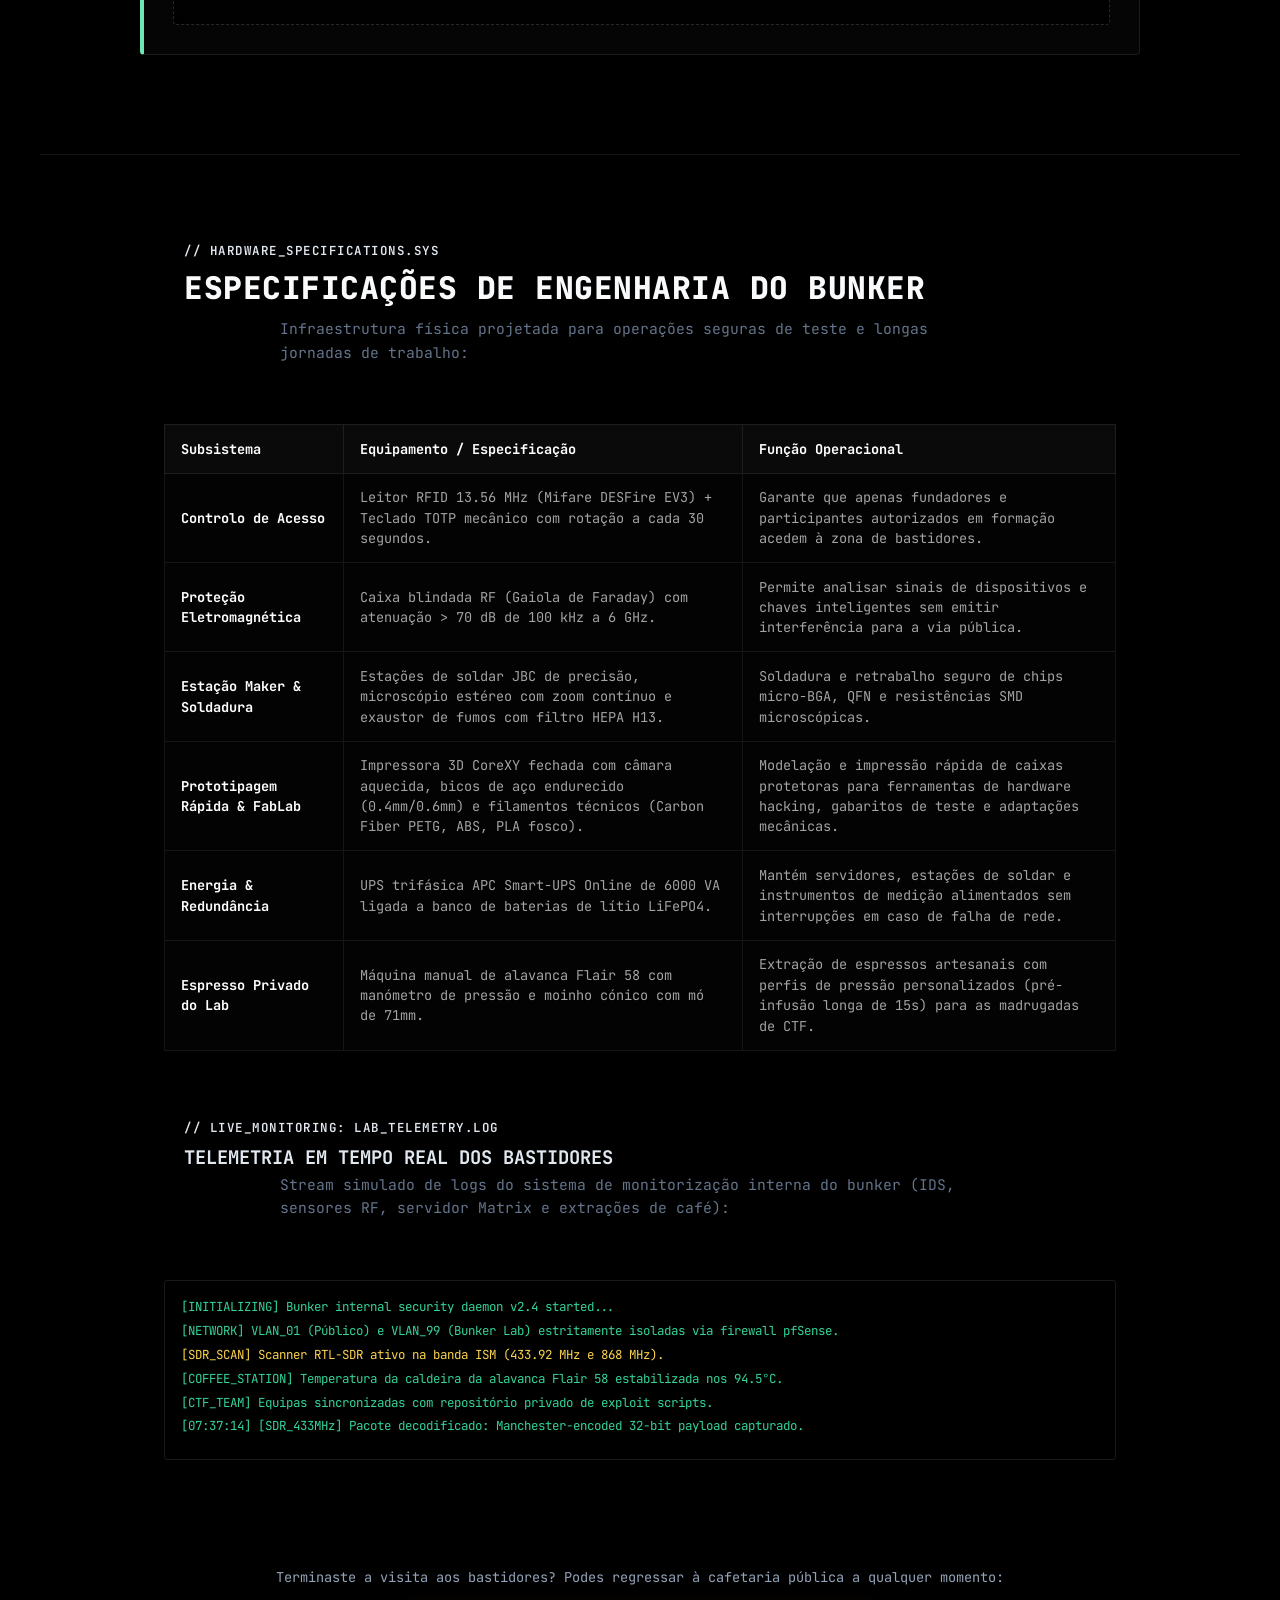
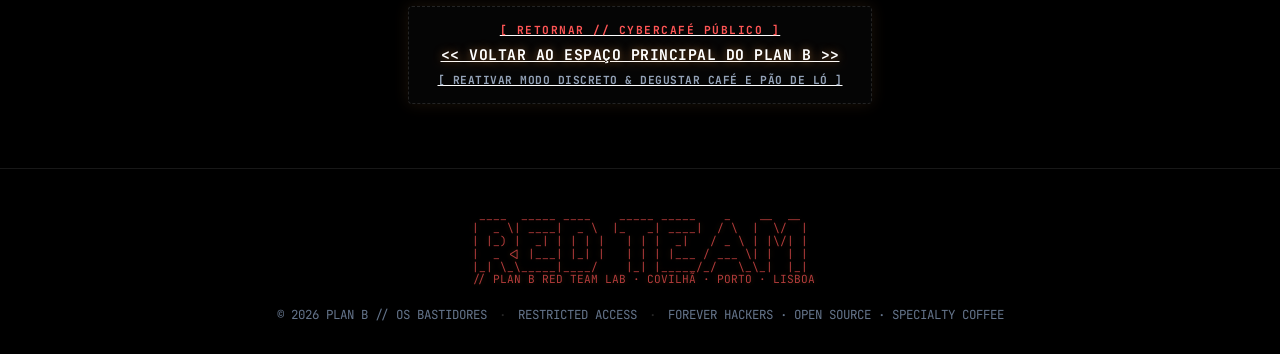
==== commit 6b289bb1: "update" ====
--- a/bastidores.html
+++ b/bastidores.html
@@ -10,7 +10,7 @@
     <link rel="icon" type="image/png" sizes="32x32" href="favicon-32x32.png">
     <link rel="icon" type="image/x-icon" href="favicon.ico">
     <link rel="apple-touch-icon" sizes="180x180" href="apple-touch-icon.png">
-    <link rel="stylesheet" href="styles.css">
+    <link rel="stylesheet" href="styles.css?v=202611242225">
     <link rel="preconnect" href="https://fonts.googleapis.com">
     <link rel="preconnect" href="https://fonts.gstatic.com" crossorigin>
     <link
@@ -41,15 +41,21 @@
                 investigação de vulnerabilidades, formações práticas para a comunidade e para continuar a ser o que
                 sempre foram: hackers.</p>
 
-            <div class="bunker-hero-ascii-wrapper">
-                <div class="terminal-bar">
-                    <span class="dot-red"></span>
-                    <span class="dot-yellow"></span>
-                    <span class="dot-green"></span>
-                    <span class="terminal-title">BASTIDORES // OVERRIDE_TERMINAL.0x00</span>
-                    <span class="terminal-encoding">[ UTF-8 &middot; ROOT_CLEARANCE ]</span>
-                </div>
-                <pre class="ascii-art bunker-hero-ascii">
+            <!-- ESTÁGIO PRINCIPAL COM ASAS DE ASCII INTERATIVAS FLANQUEANDO O TERMINAL -->
+            <div class="terminal-stage-wrapper" id="terminal-stage-wrapper">
+                <!-- Canvas gigante onde as asas de ASCII reagem ao rato -->
+                <canvas id="ascii-wings-interactive-canvas" class="ascii-wings-interactive-canvas" aria-hidden="true"></canvas>
+
+                <div class="bunker-hero-ascii-wrapper" id="bunker-hero-ascii-wrapper">
+                    <div class="terminal-bar">
+                        <span class="dot-red"></span>
+                        <span class="dot-yellow"></span>
+                        <span class="dot-green"></span>
+                        <span class="terminal-title">BASTIDORES // OVERRIDE_TERMINAL.0x00</span>
+                        <span class="terminal-encoding">[ UTF-8 &middot; ROOT_CLEARANCE ]</span>
+                        <span class="bunker-terminal-status-tag" id="bunker-term-status"><span class="blink-dot"></span> <span id="bunker-term-status-text">INITIALIZING...</span></span>
+                    </div>
+                    <pre class="ascii-art bunker-hero-ascii" id="bunker-hero-ascii-pre">
 //_SYS.OVERRIDE::[0x00_ROOT]  ▒▒▓▓██  NO_CORP_BS  ██▓▓▒▒
   ===============================================================================
   
@@ -67,7 +73,7 @@
 ⠁⣸⣮⣇⠀⠀⠀⠀⠀⠀⠀⢀⣤⣾⣿⢶⠉⠋⠉⠏⠫⢻⣧⣄⣀⠀⠀⠀⠀⠀⠀⢠⣾⣛⣯             >> BYPASSING_FIREWALL...
 ⠀⢻⣯⣿⡿⣶⢶⠶⢶⣶⣿⡿⣏⣿⠋⠀⠀⠀⡀⠀⠀⢹⡟⠷⠿⢿⢿⣷⠳⣶⡿⠟⠛⣾⡯             >> [OK] 127.0.0.1:8080
 ⠀⢸⣻⢿⠷⣋⡈⠀⠈⠉⠉⠁⣍⠉⠀⠀⠀⠀⠁⠀⠀⠘⠃⣦⠀⠈⠈⠉⠀⠉⠁⠀⠲⠿⠁
-⠀⠀⠉⠉⠺⠿⠗⠁⠀⠀⠆⠀⠹⠈⡄⠀⠀⠀⠀⠀⠀⢠⢀⠛⡀⠀⠀⠀⠀⠀⠉⠒⠀⠀⠀
+  ⠉⠉⠺⠿⠗⠁⠀⠀⠆⠀⠹⠈⡄⠀⠀⠀⠀⠀⠀⢠⢀⠛⡀⠀⠀⠀⠀⠀⠉⠒⠀⠀⠀
 ⠀⠀⠀⠀⠀⠀⠀⠀⠀⠀⠀⢘⣥⡇⠐⠄⢀⠀⡠⠀⠠⢊⣸⡯⡇⠀⠀⠀⠀⠀⠀⠀⠀⠀⠀
 ⠀⠀⠀⠀⠀⠀⠀⠀⠀⠈⡀⣬⣿⣿⣿⣦⣤⣤⣴⣤⣶⣿⢾⣟⢿⢡⠄⠀⠀⠀⠀⠀⠀⠀⠀
 ⠀⠀⠀⠀⠀⠀⠀⠀⠀⠘⡰⡿⣼⣿⢿⣿⣿⣿⣿⣿⣿⡿⣾⣿⡯⡝⠀⠀⠀⠀⠀⠀⠀⠀⠀
@@ -88,7 +94,8 @@
   ▒▒▓▓██  BASTIDORES  //  HACK OR BE HACKED  ██▓▓▒▒
   ===============================================================================
   root@plan-b:~# ./inject.sh --target=ALL --silent --no-mercy _
-                </pre>
+                    </pre>
+                </div>
             </div>
         </section>
 
@@ -253,10 +260,11 @@
                         correção.</p>
                     <ul>
                         <li><strong>Publicações:</strong> Zines técnicos de autor e advisories de segurança</li>
-                        <li><strong>Ética Estrita:</strong> Hacking 100% defensivo e educativo, em conformidade com as
-                            boas práticas</li>
+                        <li><strong>Ética Estrita:</strong> Hacking 100% livre sobre obescurantismo da identidade, em
+                            conformidade com as
+                            boas práticas em prol da melhoria geral</li>
                         <li><strong>Bug Bounty:</strong> Os prémios de vulnerabilidades revertem para equipamentos do
-                            laboratório</li>
+                            laboratório e salários</li>
                     </ul>
                 </div>
 
@@ -327,7 +335,7 @@
                                 técnico com bypass de autenticação de dois fatores, exploração de Active Directory
                                 (Kerberoasting, BloodHound) e movimentação lateral.</p>
                             <span class="formation-meta">Duração: 12h (2 Dias) &middot; Formador: Pentester Sénior
-                                Certificado &middot; Max: 8 participantes</span>
+                                Certificado &middot; Max: equipas de 4 participantes</span>
                         </div>
                         <div class="formation-badge-tag">
                             <span class="badge-status">&gt; BREVEMENTE</span>
@@ -371,7 +379,8 @@
                     <p style="font-size: 0.88rem; margin-bottom: 0.5rem;">Os bastidores do Plano B não são uma escola
                         comercial comum. Para participar nas formações especializadas ou ter acesso à bancada do
                         laboratório, o candidato precisa de demonstrar compromisso e curiosidade:</p>
-                    <p style="font-size: 0.88rem; margin-bottom: 0.6rem;"><strong>O Desafio da Flag:</strong> No portal Wi-Fi
+                    <p style="font-size: 0.88rem; margin-bottom: 0.6rem;"><strong>O Desafio da Flag:</strong> No portal
+                        Wi-Fi
                         local do cybercafé e nos pacotes de cabeçalho HTTP da nossa rede, escondemos pequenas pistas
                         criptográficas (esteganografia e cifras clássicas). Quem encontrar a <code>FLAG{...}</code> e a
                         apresentar ao barista tem acesso garantido à lista restrita de alunos dos fundadores com 50% de
@@ -384,16 +393,22 @@
                         </div>
                         <div class="flag-packet-code">
                             <div>HTTP/1.1 200 OK &middot; Server: PlanB-Daemon/1.33.7 (Covilhã Hub)</div>
-                            <div>X-Riddle: <em>"Ao fim de 63 dias, César colheu 13 maçãs; comeu uma por hora e quando acabou eram 2 da manhã do dia seguinte... No total foram 64 dias e 13 maçãs."</em></div>
-                            <div style="margin-top: 0.35rem; color: #a3a3a3;">Token: <code>YzQwX3EzX3kwX2Zyel9lcnB1cnZiXzEzMzc=</code></div>
+                            <div>X-Riddle: <em>"Ao fim de 63 dias, César colheu 13 maçãs; comeu uma por hora e quando
+                                    acabou eram 2 da manhã do dia seguinte... No total foram 64 dias e 13 maçãs."</em>
+                            </div>
+                            <div style="margin-top: 0.35rem; color: #a3a3a3;">Token:
+                                <code>YzQwX3EzX3kwX2Zyel9lcnB1cnZiXzEzMzc=</code>
+                            </div>
                         </div>
                         <div class="flag-input-group">
-                            <input type="text" id="bastidores-flag-input" placeholder="Submete a tua flag (ex: FLAG{...})"
-                                autocomplete="off" spellcheck="false" class="flag-text-input">
+                            <input type="text" id="bastidores-flag-input"
+                                placeholder="Submete a tua flag (ex: FLAG{...})" autocomplete="off" spellcheck="false"
+                                class="flag-text-input">
                             <button type="button" id="btn-submit-flag-bastidores" class="btn-flag-submit">
                                 &gt; VALIDAR FLAG
                             </button>
-                            <a href="index.html#terminal" class="flag-terminal-link" title="Testar no terminal CLI">[OU NO TERMINAL CLI &gt;]</a>
+                            <a href="index.html#terminal" class="flag-terminal-link" title="Testar no terminal CLI">[OU
+                                NO TERMINAL CLI &gt;]</a>
                         </div>
                         <div id="bastidores-flag-status" class="flag-status-message"></div>
                     </div>
@@ -525,7 +540,8 @@
                 <span class="cred-dot dot-yellow"></span>
                 <span class="cred-dot dot-green"></span>
                 <span class="cred-title-bar" id="ctf-card-title">[ ★ PLAN B // ACCESS_GRANTED // ROOT CLEARANCE ]</span>
-                <button type="button" class="btn-close-cred" id="btn-close-ctf-modal" aria-label="Fechar">&times;</button>
+                <button type="button" class="btn-close-cred" id="btn-close-ctf-modal"
+                    aria-label="Fechar">&times;</button>
             </div>
             <div class="credential-body">
                 <div class="cred-badge-row">
@@ -534,12 +550,15 @@
                 </div>
                 <h3 class="cred-main-title">CREDENCIAL OFICIAL DE ACESSO AOS BASTIDORES</h3>
                 <p class="cred-desc">
-                    Parabéns! Quebraste a cifra do portal Wi-Fi. Esta credencial digital certifica a tua curiosidade e dá-te acesso à lista restrita de alunos dos fundadores com <strong>50% de desconto</strong> na bancada maker e formações avançadas de Red Team.
+                    Parabéns! Quebraste a cifra do portal Wi-Fi. Esta credencial digital certifica a tua curiosidade e
+                    dá-te acesso à lista restrita de alunos dos fundadores com <strong>50% de desconto</strong> na
+                    bancada maker e formações avançadas de Red Team.
                 </p>
                 <div class="voucher-box">
                     <div class="voucher-label">CÓDIGO DE DESCONTO / VOUCHER DO BARISTA:</div>
                     <div class="voucher-code" id="voucher-code-display">FLAG-BASTIDORES-1337</div>
-                    <div class="voucher-hint">Apresenta este código no balcão do Plan B na Covilhã (ou Porto/Lisboa)</div>
+                    <div class="voucher-hint">Apresenta este código no balcão do Plan B na Covilhã (ou Porto/Lisboa)
+                    </div>
                 </div>
                 <div class="cred-barcode-wrap">
                     <pre class="cred-barcode">||| | ||||| || |||| ||| |||| | ||| ||||| || |||| | ||| ||
@@ -561,7 +580,7 @@
     <div id="glitch-overlay" class="glitch-overlay"></div>
 
     <script src="lofi-audio.js"></script>
-    <script src="script.js"></script>
+    <script src="script.js?v=202611242225"></script>
 </body>
 
 </html>
--- a/styles.css
+++ b/styles.css
@@ -358,8 +358,7 @@
 
 .hero-ascii-coffee-card,
 .hero-manifesto-card,
-.info-terminal-card,
-.gallery-card {
+.info-terminal-card {
     background-color: var(--bg-card);
     border: 1px solid var(--border-brown-dim);
     border-top: 2px solid var(--caramel);
@@ -468,64 +467,6 @@
     display: flex;
     gap: 0.85rem;
     flex-wrap: wrap;
-}
-
-/* ==========================================================================
-   GALERIA DE IMAGENS ILUSTRATIVAS
-   ========================================================================== */
-.gallery-grid {
-    display: grid;
-    grid-template-columns: repeat(3, 1fr);
-    gap: 1.5rem;
-}
-
-.gallery-card {
-    transition: var(--transition-fast);
-    overflow: hidden;
-}
-
-.gallery-card:hover {
-    border-color: var(--amber-glow);
-    transform: translateY(-2px);
-    box-shadow: 0 8px 25px rgba(0, 0, 0, 0.55);
-}
-
-.gallery-img-container {
-    width: 100%;
-    height: 215px;
-    overflow: hidden;
-    background-color: #050302;
-    position: relative;
-}
-
-.gallery-img {
-    width: 100%;
-    height: 100%;
-    object-fit: cover;
-    transition: transform 0.35s ease;
-    filter: brightness(0.92) contrast(1.05);
-}
-
-.gallery-card:hover .gallery-img {
-    transform: scale(1.04);
-    filter: brightness(1);
-}
-
-.gallery-card-body {
-    padding: 1rem 1.15rem;
-    background-color: var(--bg-card);
-}
-
-.gallery-card-body h4 {
-    color: var(--amber-bright);
-    font-size: 0.9rem;
-    margin-bottom: 0.35rem;
-}
-
-.gallery-card-body p {
-    font-size: 0.78rem;
-    color: var(--crema-muted);
-    line-height: 1.45;
 }
 
 /* ==========================================================================
@@ -683,14 +624,6 @@
     font-weight: 700;
 }
 
-.spec-ascii-box {
-    padding: 1.25rem 1rem;
-    background: radial-gradient(ellipse at center, rgba(45, 27, 16, 0.35) 0%, transparent 75%);
-    display: flex;
-    justify-content: center;
-    border-bottom: 1px solid var(--border-brown-dim);
-}
-
 .spec-img-box {
     position: relative;
     width: 100%;
@@ -728,11 +661,6 @@
     letter-spacing: 0.05em;
     backdrop-filter: blur(4px);
     box-shadow: 0 2px 8px rgba(0, 0, 0, 0.6);
-}
-
-.pastry-ascii {
-    font-size: 0.82rem;
-    color: var(--amber-bright);
 }
 
 .spec-body {
@@ -838,17 +766,50 @@
 .menu-card {
     background-color: var(--bg-card);
     border: 1px solid var(--border-brown-dim);
-    padding: 1.15rem;
+    padding: 0;
     border-radius: 2px;
     display: flex;
     flex-direction: column;
     justify-content: space-between;
     transition: var(--transition-fast);
+    overflow: hidden;
 }
 
 .menu-card:hover {
     border-color: var(--border-brown-accent);
     background-color: var(--bg-card-hover);
+    transform: translateY(-2px);
+    box-shadow: 0 8px 24px rgba(0, 0, 0, 0.45);
+}
+
+.menu-thumb-box {
+    width: 100%;
+    height: 185px;
+    overflow: hidden;
+    background-color: #050302;
+    position: relative;
+    border-bottom: 1px solid var(--border-brown-dim);
+}
+
+.menu-thumb-img {
+    width: 100%;
+    height: 100%;
+    object-fit: cover;
+    transition: transform 0.35s ease, filter 0.35s ease;
+    filter: brightness(0.92) contrast(1.05);
+}
+
+.menu-card:hover .menu-thumb-img {
+    transform: scale(1.05);
+    filter: brightness(1);
+}
+
+.menu-card-body {
+    padding: 1.15rem 1.25rem 1.25rem;
+    display: flex;
+    flex-direction: column;
+    flex-grow: 1;
+    justify-content: space-between;
 }
 
 .menu-card-top {
@@ -1873,203 +1834,6 @@
     pointer-events: all;
 }
 
-/* Background Cyber Matrix Grid */
-.breach-backdrop {
-    position: absolute;
-    top: 0;
-    left: 0;
-    width: 100%;
-    height: 100%;
-    pointer-events: none;
-    background-image:
-        linear-gradient(rgba(224, 139, 62, 0.04) 1px, transparent 1px),
-        linear-gradient(90deg, rgba(224, 139, 62, 0.04) 1px, transparent 1px);
-    background-size: 32px 32px;
-    z-index: 1;
-}
-
-.breach-hex-canvas {
-    position: absolute;
-    top: 0;
-    left: 0;
-    width: 100%;
-    height: 100%;
-    font-family: var(--font-mono);
-    font-size: 0.65rem;
-    color: rgba(224, 139, 62, 0.18);
-    overflow: hidden;
-    line-height: 1.2;
-    pointer-events: none;
-    white-space: pre;
-    z-index: 2;
-    padding: 1rem;
-    user-select: none;
-}
-
-/* Central Breach HUD Modal */
-.breach-hud-box {
-    position: relative;
-    z-index: 10;
-    width: 90%;
-    max-width: 620px;
-    background: #080402;
-    border: 2px solid #ff4444;
-    border-radius: 6px;
-    padding: 1.5rem 1.8rem;
-    box-shadow: 0 0 40px rgba(255, 68, 68, 0.5), inset 0 0 25px rgba(255, 68, 68, 0.15);
-    font-family: var(--font-mono);
-    animation: breachBoxPulse 1s ease-in-out infinite alternate;
-}
-
-@keyframes breachBoxPulse {
-    0% {
-        border-color: #ff3333;
-        box-shadow: 0 0 30px rgba(255, 51, 51, 0.4);
-    }
-
-    100% {
-        border-color: var(--amber-glow);
-        box-shadow: 0 0 50px rgba(224, 139, 62, 0.6);
-    }
-}
-
-.breach-header {
-    display: flex;
-    justify-content: space-between;
-    align-items: center;
-    border-bottom: 1px dashed rgba(255, 68, 68, 0.4);
-    padding-bottom: 0.75rem;
-    margin-bottom: 1rem;
-    flex-wrap: wrap;
-    gap: 0.5rem;
-}
-
-.breach-alert-badge {
-    color: #ff4444;
-    font-weight: 800;
-    font-size: 0.8rem;
-    letter-spacing: 1.5px;
-    animation: blinkText 0.4s steps(2, start) infinite;
-}
-
-@keyframes blinkText {
-    0% {
-        opacity: 1;
-    }
-
-    50% {
-        opacity: 0.3;
-    }
-
-    100% {
-        opacity: 1;
-    }
-}
-
-.breach-target {
-    color: var(--amber-bright);
-    font-size: 0.72rem;
-}
-
-.breach-skull-art {
-    text-align: center;
-    margin: 0.5rem 0 0.85rem;
-}
-
-.breach-skull-ascii {
-    font-size: 0.65rem;
-    line-height: 1.15;
-    color: #ff5555;
-    text-shadow: 0 0 8px rgba(255, 85, 85, 0.7);
-    display: inline-block;
-    user-select: none;
-}
-
-/* Console logs streamer */
-.breach-terminal-logs {
-    background: #030101;
-    border: 1px solid rgba(255, 255, 255, 0.08);
-    border-radius: 4px;
-    padding: 0.85rem 1rem;
-    min-height: 135px;
-    max-height: 145px;
-    overflow-y: hidden;
-    font-size: 0.76rem;
-    line-height: 1.6;
-    margin-bottom: 1.1rem;
-    color: #a7f3d0;
-}
-
-.breach-log-line {
-    opacity: 0;
-    transform: translateY(4px);
-    animation: logFadeIn 0.15s forwards;
-}
-
-.breach-log-line.warn {
-    color: var(--amber-bright);
-}
-
-.breach-log-line.success {
-    color: #4ade80;
-    font-weight: 700;
-}
-
-.breach-log-line.alert {
-    color: #ff5555;
-    font-weight: 700;
-}
-
-@keyframes logFadeIn {
-    to {
-        opacity: 1;
-        transform: translateY(0);
-    }
-}
-
-/* Progress Bar */
-.breach-progress-section {
-    margin-bottom: 0.85rem;
-}
-
-.breach-progress-labels {
-    display: flex;
-    justify-content: space-between;
-    font-size: 0.72rem;
-    color: var(--crema-muted);
-    margin-bottom: 0.35rem;
-}
-
-.breach-progress-labels span:last-child {
-    color: var(--amber-bright);
-    font-weight: 700;
-}
-
-.breach-progress-track {
-    width: 100%;
-    height: 10px;
-    background: #140b07;
-    border: 1px solid var(--border-brown-dim);
-    border-radius: 2px;
-    overflow: hidden;
-    position: relative;
-}
-
-.breach-progress-bar {
-    width: 0%;
-    height: 100%;
-    background: linear-gradient(90deg, #ff4444 0%, var(--amber-glow) 50%, #4ade80 100%);
-    box-shadow: 0 0 12px rgba(224, 139, 62, 0.8);
-    transition: width 0.2s ease-out;
-}
-
-.breach-footer-status {
-    text-align: center;
-    font-size: 0.72rem;
-    color: var(--amber-light);
-    letter-spacing: 0.5px;
-}
-
 /* Screen CRT Beam Collapse when complete */
 .crt-beam-collapse {
     animation: crtCollapseAnimation 0.55s cubic-bezier(0.23, 1, 0.32, 1) forwards !important;
@@ -2110,34 +1874,42 @@
         transform: translate(0, 0) skew(0deg);
         filter: contrast(160%) brightness(120%) drop-shadow(-8px 0 #00ffff) drop-shadow(8px 0 #ff0055);
     }
+
     12% {
         transform: translate(-18px, 6px) skew(-4deg);
         filter: contrast(200%) brightness(150%) drop-shadow(14px -3px #00ffff) drop-shadow(-14px 3px #ff0055) invert(15%);
     }
+
     25% {
         transform: translate(22px, -8px) skew(5deg);
         filter: contrast(220%) brightness(130%) drop-shadow(-18px 4px #00ffff) drop-shadow(18px -4px #ff0055);
     }
+
     38% {
         transform: translate(-25px, -4px) skew(-3deg);
         filter: contrast(250%) brightness(160%) drop-shadow(12px 0 #00ffff) drop-shadow(-12px 0 #ff0055) invert(25%);
     }
+
     50% {
         transform: translate(20px, 8px) skew(4deg);
         filter: contrast(190%) brightness(110%) drop-shadow(-20px -5px #00ffff) drop-shadow(20px 5px #ff0055);
     }
+
     65% {
         transform: translate(-12px, 3px) skew(-2deg);
         filter: contrast(170%) brightness(140%) drop-shadow(10px 0 #00ffff) drop-shadow(-10px 0 #ff0055);
     }
+
     80% {
         transform: translate(16px, -5px) skew(3deg);
         filter: contrast(210%) brightness(130%) drop-shadow(-12px 0 #00ffff) drop-shadow(12px 0 #ff0055) invert(10%);
     }
+
     95% {
         transform: translate(-4px, 2px) skew(-1deg);
         filter: contrast(140%) brightness(110%);
     }
+
     100% {
         transform: translate(0, 0) skew(0deg);
         filter: none;
@@ -2174,8 +1946,13 @@
 }
 
 @keyframes flashFade {
-    0% { opacity: 0.85; }
-    100% { opacity: 0; }
+    0% {
+        opacity: 0.85;
+    }
+
+    100% {
+        opacity: 0;
+    }
 }
 
 .glitch-slice-bar {
@@ -2223,15 +2000,34 @@
 }
 
 @keyframes glitchTear1 {
-    0% { transform: translateX(-40px) scaleY(1); clip-path: polygon(0 0, 100% 0, 100% 100%, 0 100%); }
-    50% { transform: translateX(50px) scaleY(1.35); clip-path: polygon(0 15%, 100% 0, 100% 85%, 0 100%); }
-    100% { transform: translateX(-25px) scaleY(0.9); clip-path: polygon(0 0, 100% 20%, 100% 100%, 0 80%); }
+    0% {
+        transform: translateX(-40px) scaleY(1);
+        clip-path: polygon(0 0, 100% 0, 100% 100%, 0 100%);
+    }
+
+    50% {
+        transform: translateX(50px) scaleY(1.35);
+        clip-path: polygon(0 15%, 100% 0, 100% 85%, 0 100%);
+    }
+
+    100% {
+        transform: translateX(-25px) scaleY(0.9);
+        clip-path: polygon(0 0, 100% 20%, 100% 100%, 0 80%);
+    }
 }
 
 @keyframes glitchTear2 {
-    0% { transform: translateX(45px) scaleY(1.25); }
-    50% { transform: translateX(-55px) scaleY(0.8); }
-    100% { transform: translateX(30px) scaleY(1.4); }
+    0% {
+        transform: translateX(45px) scaleY(1.25);
+    }
+
+    50% {
+        transform: translateX(-55px) scaleY(0.8);
+    }
+
+    100% {
+        transform: translateX(30px) scaleY(1.4);
+    }
 }
 
 .glitch-static-noise {
@@ -2250,11 +2046,30 @@
 }
 
 @keyframes staticNoiseFlicker {
-    0% { transform: translate(0, 0); opacity: 0.85; }
-    25% { transform: translate(-4px, 3px); opacity: 0.55; }
-    50% { transform: translate(3px, -4px); opacity: 0.95; }
-    75% { transform: translate(-2px, -2px); opacity: 0.65; }
-    100% { transform: translate(2px, 2px); opacity: 0.85; }
+    0% {
+        transform: translate(0, 0);
+        opacity: 0.85;
+    }
+
+    25% {
+        transform: translate(-4px, 3px);
+        opacity: 0.55;
+    }
+
+    50% {
+        transform: translate(3px, -4px);
+        opacity: 0.95;
+    }
+
+    75% {
+        transform: translate(-2px, -2px);
+        opacity: 0.65;
+    }
+
+    100% {
+        transform: translate(2px, 2px);
+        opacity: 0.85;
+    }
 }
 
 .glitch-hud-banner {
@@ -2271,8 +2086,15 @@
 }
 
 @keyframes bannerPop {
-    0% { transform: scale(0.9); opacity: 0; }
-    100% { transform: scale(1); opacity: 1; }
+    0% {
+        transform: scale(0.9);
+        opacity: 0;
+    }
+
+    100% {
+        transform: scale(1);
+        opacity: 1;
+    }
 }
 
 .glitch-banner-tag {
@@ -2471,6 +2293,33 @@
 }
 
 /* ==========================================================================
+   TERMINAL HERO STAGE & ASCII WINGS (ASAS LATERAIS DO TERMINAL)
+   ========================================================================== */
+.terminal-stage-wrapper {
+    position: relative;
+    max-width: 100%;
+    width: 100vw;
+    left: 50%;
+    transform: translateX(-50%);
+    margin: 1.5rem 0 3rem;
+    min-height: 820px;
+    display: flex;
+    justify-content: center;
+    align-items: center;
+    overflow: visible;
+}
+
+/* Canvas Interativo em Alta Resolução para as Asas de ASCII */
+.ascii-wings-interactive-canvas {
+    position: absolute;
+    inset: 0;
+    width: 100%;
+    height: 100%;
+    pointer-events: none;
+    z-index: 1;
+}
+
+/* ==========================================================================
    BUNKER HERO ASCII TERMINAL (AMPLIADO & DESTACADO)
    ========================================================================== */
 .bunker-hero-ascii-wrapper {
@@ -2482,6 +2331,43 @@
     box-shadow: 0 14px 45px rgba(0, 0, 0, 0.85), 0 0 35px rgba(255, 180, 84, 0.22);
     overflow: hidden;
     text-align: left;
+    opacity: 0;
+    transform: translateY(22px) scale(0.98);
+    transition: opacity 0.75s cubic-bezier(0.16, 1, 0.3, 1), transform 0.75s cubic-bezier(0.16, 1, 0.3, 1), box-shadow 0.75s ease;
+    position: relative;
+}
+
+.bunker-hero-ascii-wrapper.is-revealed {
+    opacity: 1;
+    transform: translateY(0) scale(1);
+    box-shadow: 0 16px 50px rgba(0, 0, 0, 0.95), 0 0 30px rgba(255, 68, 68, 0.22);
+}
+
+.bunker-hero-ascii-wrapper::before {
+    content: "";
+    position: absolute;
+    top: 0;
+    left: -100%;
+    width: 60%;
+    height: 100%;
+    background: linear-gradient(90deg, transparent, rgba(239, 68, 68, 0.15), transparent);
+    pointer-events: none;
+    z-index: 5;
+    transition: none;
+}
+
+.bunker-hero-ascii-wrapper.is-revealed::before {
+    animation: terminalLaserScan 1.4s ease-out forwards;
+}
+
+@keyframes terminalLaserScan {
+    0% {
+        left: -60%;
+    }
+
+    100% {
+        left: 120%;
+    }
 }
 
 .bunker-hero-ascii-wrapper .terminal-bar {
@@ -2493,6 +2379,37 @@
     gap: 0.45rem;
     font-size: 0.74rem;
     font-family: var(--font-mono);
+}
+
+.bunker-terminal-status-tag {
+    margin-left: auto;
+    font-size: 0.68rem;
+    color: #ef4444;
+    font-family: var(--font-mono);
+    display: flex;
+    align-items: center;
+    gap: 0.35rem;
+}
+
+.bunker-terminal-status-tag .blink-dot {
+    width: 6px;
+    height: 6px;
+    border-radius: 50%;
+    background: #ef4444;
+    display: inline-block;
+    animation: blinkCursor 0.8s infinite;
+}
+
+@keyframes blinkCursor {
+
+    0%,
+    100% {
+        opacity: 1;
+    }
+
+    50% {
+        opacity: 0;
+    }
 }
 
 .bunker-hero-ascii {
@@ -2506,6 +2423,31 @@
     text-shadow: 0 0 10px rgba(255, 180, 84, 0.5) !important;
     overflow-x: auto;
     white-space: pre;
+    font-family: var(--font-mono);
+}
+
+/* Character Scramble / Decryption States */
+.bunker-hero-ascii .scramble-c[data-state="noise"] {
+    color: #ef4444 !important;
+    opacity: 0.65;
+    text-shadow: 0 0 8px rgba(239, 68, 68, 0.6) !important;
+}
+
+.bunker-hero-ascii .scramble-c[data-state="clean"] {
+    color: #f1f5f9 !important;
+    opacity: 1;
+    text-shadow: 0 0 12px rgba(255, 255, 255, 0.25) !important;
+}
+
+body.bastidores-page .bunker-hero-ascii .scramble-c[data-state="noise"] {
+    color: #ff3b3b !important;
+    opacity: 0.6;
+    text-shadow: 0 0 8px rgba(255, 59, 59, 0.5) !important;
+}
+
+body.bastidores-page .bunker-hero-ascii .scramble-c[data-state="clean"] {
+    color: #ffffff !important;
+    text-shadow: 0 0 10px rgba(255, 255, 255, 0.3) !important;
 }
 
 @media (max-width: 768px) {
@@ -2861,13 +2803,11 @@
 .hazard-stripe-bar {
     height: 6px;
     width: 100%;
-    background: repeating-linear-gradient(
-        -45deg,
-        #f59e0b,
-        #f59e0b 12px,
-        #111827 12px,
-        #111827 24px
-    );
+    background: repeating-linear-gradient(-45deg,
+            #f59e0b,
+            #f59e0b 12px,
+            #111827 12px,
+            #111827 24px);
     margin-bottom: 1.5rem;
     border-radius: 2px;
 }
@@ -2883,7 +2823,7 @@
     border: 2px solid;
     transform: rotate(-1.5deg);
     margin-bottom: 0.75rem;
-    box-shadow: 2px 2px 0px rgba(0,0,0,0.8);
+    box-shadow: 2px 2px 0px rgba(0, 0, 0, 0.8);
 }
 
 .street-stencil-tag.red {
@@ -3152,7 +3092,8 @@
         padding: 1rem 0.8rem !important;
     }
 
-    .menu-tabs, .merch-tabs {
+    .menu-tabs,
+    .merch-tabs {
         justify-content: flex-start;
         overflow-x: auto;
         padding-bottom: 0.4rem;
@@ -3165,7 +3106,8 @@
         padding: 0.4rem 0.75rem;
     }
 
-    .budget-table, .bunker-specs-table {
+    .budget-table,
+    .bunker-specs-table {
         display: block;
         width: 100%;
         overflow-x: auto;
@@ -3173,8 +3115,10 @@
         white-space: nowrap;
     }
 
-    .budget-table th, .budget-table td,
-    .bunker-specs-table th, .bunker-specs-table td {
+    .budget-table th,
+    .budget-table td,
+    .bunker-specs-table th,
+    .bunker-specs-table td {
         padding: 0.65rem 0.75rem;
         font-size: 0.75rem;
     }
@@ -3263,7 +3207,7 @@
         padding: 0.6rem 1rem;
     }
 
-    .bunker-top-bar > div:last-child {
+    .bunker-top-bar>div:last-child {
         text-align: right;
     }
 
@@ -3338,7 +3282,8 @@
         font-size: 0.7rem;
     }
 
-    .menu-grid, .merch-grid {
+    .menu-grid,
+    .merch-grid {
         grid-template-columns: 1fr !important;
     }
 
@@ -3480,8 +3425,15 @@
 }
 
 @keyframes fadeInModal {
-    from { opacity: 0; transform: scale(0.97); }
-    to { opacity: 1; transform: scale(1); }
+    from {
+        opacity: 0;
+        transform: scale(0.97);
+    }
+
+    to {
+        opacity: 1;
+        transform: scale(1);
+    }
 }
 
 .ctf-credential-card {
@@ -3736,6 +3688,10 @@
     box-shadow: 0 16px 50px rgba(0, 0, 0, 0.98), 0 0 25px rgba(255, 68, 68, 0.1);
 }
 
+body.bastidores-page .bunker-hero-ascii-wrapper.is-revealed {
+    box-shadow: 0 16px 50px rgba(0, 0, 0, 0.98), 0 0 32px rgba(239, 68, 68, 0.25);
+}
+
 body.bastidores-page .bunker-hero-ascii-wrapper .terminal-bar {
     background: #080808;
     border-bottom: 1px solid #1c1c1c;
@@ -4048,1080 +4004,4 @@
     background: #dc2626;
     border-color: #dc2626;
     box-shadow: 0 0 12px rgba(239, 68, 68, 0.4);
-}
-
-/* ==========================================================================
-   BASTIDORES // PALETA PURA BLACK STEALTH & UNDERGROUND GRAPHITE
-   Transforma todos os tons castanhos da página dos bastidores em preto puro,
-   grafite e acentos de alto contraste (cinza neutro / vermelho / verde terminal).
-   ========================================================================== */
-body.bastidores-page {
-    --bg-black: #000000;
-    --bg-dark-espresso: #030303;
-    --bg-card: #080808;
-    --bg-card-alt: #0d0d0d;
-    --bg-card-hover: #121212;
-    --border-brown-dim: #1a1a1a;
-    --border-brown-accent: #262626;
-    --amber-glow: #e2e8f0;
-    --amber-bright: #ffffff;
-    --caramel: #888888;
-    --crema-foam: #f8fafc;
-    --crema-muted: #94a3b8;
-    --text-muted: #64748b;
-    --text-terminal: #ededed;
-    background-color: #000000 !important;
-    color: #e2e8f0;
-}
-
-body.bastidores-page .bunker-top-bar {
-    background-color: #000000;
-    border-bottom: 1px solid #1a1a1a;
-    color: #94a3b8;
-}
-
-body.bastidores-page .bunker-status-tag {
-    color: #ef4444;
-}
-
-body.bastidores-page .btn-back-cafe {
-    background: #000000;
-    border: 1px solid #2a2a2a;
-    color: #f1f5f9;
-}
-
-body.bastidores-page .btn-back-cafe:hover {
-    background: #181818;
-    color: #ffffff;
-    border-color: #525252;
-}
-
-body.bastidores-page .bunker-hero {
-    background: radial-gradient(circle at center, #0d0d0d 0%, #000000 85%);
-    border-bottom: 1px solid #181818;
-}
-
-body.bastidores-page .bunker-tag {
-    color: #ef4444;
-}
-
-body.bastidores-page .bunker-hero h1 {
-    color: #ffffff;
-}
-
-body.bastidores-page .bunker-hero .bunker-sub {
-    color: #94a3b8;
-}
-
-body.bastidores-page .bunker-hero-ascii-wrapper {
-    background: #020202;
-    border: 1px solid #222222;
-    box-shadow: 0 16px 50px rgba(0, 0, 0, 0.98), 0 0 25px rgba(255, 68, 68, 0.1);
-}
-
-body.bastidores-page .bunker-hero-ascii-wrapper .terminal-bar {
-    background: #080808;
-    border-bottom: 1px solid #1c1c1c;
-    color: #888888;
-}
-
-body.bastidores-page .bunker-hero-ascii {
-    color: #f1f5f9 !important;
-    text-shadow: 0 0 10px rgba(255, 255, 255, 0.2) !important;
-}
-
-body.bastidores-page .manifesto-box {
-    background: #050505;
-    border: 1px solid #1a1a1a;
-    border-left: 4px solid #ef4444;
-    box-shadow: 0 8px 30px rgba(0, 0, 0, 0.9);
-}
-
-body.bastidores-page .manifesto-box h3,
-body.bastidores-page .manifesto-box h4 {
-    color: #ffffff;
-}
-
-body.bastidores-page .manifesto-box p {
-    color: #a3a3a3;
-}
-
-body.bastidores-page .manifesto-box strong {
-    color: #f1f5f9;
-}
-
-body.bastidores-page .hacker-sticker {
-    background: #0a0a0a;
-    border: 1px solid #242424;
-    color: #cbd5e1;
-}
-
-body.bastidores-page .hacker-sticker:hover {
-    border-color: #555555;
-    background: #141414;
-    color: #ffffff;
-}
-
-body.bastidores-page .hacker-sticker.tag-crimson {
-    color: #f87171;
-    border-color: rgba(248, 113, 113, 0.4);
-    background: #140707;
-}
-
-body.bastidores-page .hacker-sticker.tag-lime {
-    color: #4ade80;
-    border-color: rgba(74, 222, 128, 0.4);
-    background: #06150a;
-}
-
-body.bastidores-page .bunker-card {
-    background-color: #060606;
-    border: 1px solid #1b1b1b;
-}
-
-body.bastidores-page .bunker-card:hover {
-    border-color: #383838;
-    background-color: #0d0d0d;
-    box-shadow: 0 10px 32px rgba(0, 0, 0, 0.95);
-}
-
-body.bastidores-page .bunker-card-badge {
-    background: #121212;
-    border: 1px solid #2a2a2a;
-    color: #e2e8f0;
-}
-
-body.bastidores-page .bunker-card h4 {
-    color: #ffffff;
-}
-
-body.bastidores-page .bunker-card p {
-    color: #94a3b8;
-}
-
-body.bastidores-page .bunker-card ul li {
-    color: #64748b;
-    border-bottom: 1px dashed rgba(255, 255, 255, 0.06);
-}
-
-body.bastidores-page .bunker-card ul li strong {
-    color: #e2e8f0;
-}
-
-body.bastidores-page .formations-section {
-    background-color: #000000;
-    border-top: 1px solid #161616;
-    border-bottom: 1px solid #161616;
-}
-
-body.bastidores-page .formation-item {
-    background-color: #060606;
-    border: 1px solid #1c1c1c;
-}
-
-body.bastidores-page .formation-item:hover {
-    background-color: #0d0d0d;
-    border-color: #383838;
-    box-shadow: 0 6px 24px rgba(0, 0, 0, 0.85);
-}
-
-body.bastidores-page .formation-info h4 {
-    color: #ffffff;
-}
-
-body.bastidores-page .formation-info p {
-    color: #94a3b8;
-}
-
-body.bastidores-page .formation-meta {
-    color: #64748b;
-}
-
-body.bastidores-page .formation-badge-tag .badge-status {
-    background: #111111;
-    border: 1px solid #333333;
-    color: #f1f5f9;
-}
-
-body.bastidores-page .bunker-specs-table {
-    border: 1px solid #1a1a1a;
-}
-
-body.bastidores-page .bunker-specs-table th {
-    background: #0a0a0a;
-    color: #ffffff;
-    border: 1px solid #1e1e1e;
-}
-
-body.bastidores-page .bunker-specs-table td {
-    background: #030303;
-    color: #a3a3a3;
-    border: 1px solid #161616;
-}
-
-body.bastidores-page .bunker-specs-table td strong {
-    color: #ffffff;
-}
-
-body.bastidores-page .bunker-log-box {
-    background: #000000;
-    border: 1px solid #1a1a1a;
-    color: #34d399;
-}
-
-body.bastidores-page .bunker-log-line.warn {
-    color: #fcd34d;
-}
-
-body.bastidores-page .bunker-log-line.alert {
-    color: #ef4444;
-}
-
-body.bastidores-page .bunker-photo-card {
-    background: #050505;
-    border: 1px solid #1a1a1a;
-    border-top: 3px solid #ef4444;
-}
-
-body.bastidores-page .bunker-photo-card:hover {
-    border-color: #383838;
-    border-top-color: #ff5555;
-    box-shadow: 0 10px 35px rgba(239, 68, 68, 0.18);
-}
-
-body.bastidores-page .bunker-photo-info h4 {
-    color: #ffffff;
-}
-
-body.bastidores-page .bunker-photo-info p {
-    color: #94a3b8;
-}
-
-body.bastidores-page .flag-packet-preview {
-    background: #020202;
-    border: 1px dashed #282828;
-    box-shadow: inset 0 0 20px rgba(0, 0, 0, 0.95);
-}
-
-body.bastidores-page .flag-packet-header {
-    color: #f1f5f9;
-}
-
-body.bastidores-page .flag-packet-code {
-    background: #000000;
-    border-left: 3px solid #10b981;
-    color: #34d399;
-}
-
-body.bastidores-page .flag-packet-code code {
-    background: #111111;
-    color: #6ee7b7;
-    border: 1px solid #222222;
-}
-
-body.bastidores-page .flag-text-input {
-    background: #000000;
-    border: 1px solid #262626;
-    color: #ffffff;
-}
-
-body.bastidores-page .flag-text-input:focus {
-    border-color: #ef4444;
-    box-shadow: 0 0 10px rgba(239, 68, 68, 0.35);
-}
-
-body.bastidores-page .btn-flag-submit {
-    background: #ef4444;
-    color: #ffffff;
-}
-
-body.bastidores-page .btn-flag-submit:hover {
-    background: #dc2626;
-}
-
-body.bastidores-page .flag-terminal-link {
-    color: #94a3b8;
-}
-
-body.bastidores-page .flag-terminal-link:hover {
-    color: #ffffff;
-}
-
-body.bastidores-page .cyber-footer {
-    background-color: #000000;
-    border-top: 1px solid #181818;
-}
-
-body.bastidores-page .footer-links-row {
-    color: #64748b;
-}
-
-body.bastidores-page .btn-backdoor {
-    background: #050505;
-    border-color: #242424;
-}
-
-body.bastidores-page .btn-backdoor:hover {
-    background: #101010;
-    border-color: #404040;
-    box-shadow: 0 0 25px rgba(255, 255, 255, 0.08);
-}
-
-body.bastidores-page .backdoor-title {
-    color: #ffffff;
-}
-
-body.bastidores-page .backdoor-hint {
-    color: #94a3b8;
-}
-
-body.bastidores-page .ctf-credential-card {
-    background: #040404;
-    border: 1px solid #2a2a2a;
-    box-shadow: 0 16px 50px rgba(0, 0, 0, 0.95);
-}
-
-body.bastidores-page .credential-header {
-    background: #0a0a0a;
-    border-bottom: 1px solid #1e1e1e;
-    color: #ffffff;
-}
-
-body.bastidores-page .cred-main-title {
-    color: #ffffff;
-}
-
-body.bastidores-page .cred-desc {
-    color: #94a3b8;
-}
-
-body.bastidores-page .voucher-box {
-    background: #000000;
-    border: 1px dashed #333333;
-}
-
-body.bastidores-page .voucher-code {
-    color: #ffffff;
-    text-shadow: 0 0 10px rgba(255, 255, 255, 0.4);
-}
-
-body.bastidores-page .credential-footer {
-    background: #080808;
-    border-top: 1px solid #1e1e1e;
-}
-
-body.bastidores-page .btn-voucher-action {
-    background: #000000;
-    border: 1px solid #2e2e2e;
-    color: #ffffff;
-}
-
-body.bastidores-page .btn-voucher-action:hover {
-    background: #1a1a1a;
-    border-color: #555555;
-}
-
-body.bastidores-page .btn-voucher-action.btn-go-bunker {
-    background: #ef4444;
-    border-color: #ef4444;
-    color: #ffffff;
-}
-
-body.bastidores-page .btn-voucher-action.btn-go-bunker:hover {
-    background: #dc2626;
-    border-color: #dc2626;
-    box-shadow: 0 0 12px rgba(239, 68, 68, 0.4);
-}
-
-/* ==========================================================================
-   26. DESAFIO DA FLAG (CTF) & CREDENCIAL MODAL
-   ========================================================================== */
-.flag-packet-preview {
-    background: rgba(14, 9, 6, 0.95);
-    border: 1px dashed var(--amber-glow);
-    padding: 1rem 1.25rem;
-    border-radius: 4px;
-    font-family: var(--font-mono);
-    font-size: 0.8rem;
-    margin-top: 1rem;
-    box-shadow: inset 0 0 15px rgba(0, 0, 0, 0.8);
-}
-
-.flag-packet-header {
-    color: var(--amber-bright);
-    font-weight: 700;
-    margin-bottom: 0.5rem;
-    display: flex;
-    align-items: center;
-    gap: 0.4rem;
-    letter-spacing: 0.05em;
-}
-
-.flag-packet-code {
-    background: rgba(0, 0, 0, 0.75);
-    border-left: 3px solid var(--accent-cyan);
-    padding: 0.5rem 0.8rem;
-    color: #6ee7b7;
-    line-height: 1.5;
-    margin-bottom: 0.8rem;
-    word-break: break-all;
-}
-
-.flag-input-group {
-    display: flex;
-    gap: 0.5rem;
-    align-items: center;
-    flex-wrap: wrap;
-}
-
-.flag-text-input {
-    background: #000;
-    border: 1px solid var(--border-brown-accent);
-    color: var(--amber-bright);
-    padding: 0.45rem 0.75rem;
-    font-family: var(--font-mono);
-    font-size: 0.82rem;
-    border-radius: 3px;
-    flex: 1;
-    min-width: 250px;
-    outline: none;
-    transition: border-color 0.2s, box-shadow 0.2s;
-}
-
-.flag-text-input:focus {
-    border-color: var(--amber-bright);
-    box-shadow: 0 0 8px rgba(255, 180, 84, 0.3);
-}
-
-.btn-flag-submit {
-    background: var(--amber-glow);
-    color: var(--bg-black);
-    font-family: var(--font-mono);
-    font-weight: 700;
-    font-size: 0.78rem;
-    padding: 0.45rem 1rem;
-    border: none;
-    border-radius: 3px;
-    cursor: pointer;
-    transition: background 0.2s, transform 0.1s;
-}
-
-.btn-flag-submit:hover {
-    background: var(--amber-bright);
-    transform: translateY(-1px);
-}
-
-.flag-terminal-link {
-    color: var(--text-muted);
-    font-size: 0.74rem;
-    text-decoration: underline;
-    transition: color 0.2s;
-}
-
-.flag-terminal-link:hover {
-    color: var(--amber-glow);
-}
-
-.flag-status-message {
-    font-size: 0.78rem;
-    margin-top: 0.5rem;
-    min-height: 1.2rem;
-    font-family: var(--font-mono);
-}
-
-.flag-status-message.success {
-    color: #6ee7b7;
-    font-weight: bold;
-}
-
-.flag-status-message.error {
-    color: #ff5555;
-}
-
-/* --- CTF CREDENTIAL MODAL OVERLAY --- */
-.ctf-modal-overlay {
-    position: fixed;
-    top: 0;
-    left: 0;
-    width: 100vw;
-    height: 100vh;
-    background: rgba(0, 0, 0, 0.88);
-    backdrop-filter: blur(6px);
-    z-index: 10000;
-    display: flex;
-    align-items: center;
-    justify-content: center;
-    padding: 1.5rem;
-    animation: fadeInModal 0.25s ease-out;
-}
-
-@keyframes fadeInModal {
-    from { opacity: 0; transform: scale(0.97); }
-    to { opacity: 1; transform: scale(1); }
-}
-
-.ctf-credential-card {
-    background: #0d0907;
-    border: 2px solid var(--amber-glow);
-    border-radius: 6px;
-    width: 100%;
-    max-width: 580px;
-    box-shadow: 0 0 40px rgba(255, 180, 84, 0.25), 0 20px 50px rgba(0, 0, 0, 0.9);
-    position: relative;
-    overflow: hidden;
-    font-family: var(--font-mono);
-}
-
-.ctf-credential-card::before {
-    content: "";
-    position: absolute;
-    top: 0;
-    left: 0;
-    right: 0;
-    height: 3px;
-    background: linear-gradient(90deg, #ff5555, var(--amber-bright), #6ee7b7);
-}
-
-.credential-header {
-    background: rgba(26, 17, 12, 0.9);
-    padding: 0.65rem 1rem;
-    border-bottom: 1px solid var(--border-brown-accent);
-    display: flex;
-    align-items: center;
-    gap: 0.4rem;
-}
-
-.cred-dot {
-    width: 9px;
-    height: 9px;
-    border-radius: 50%;
-    display: inline-block;
-}
-
-.cred-title-bar {
-    margin-left: 0.5rem;
-    font-size: 0.74rem;
-    color: var(--amber-bright);
-    font-weight: 700;
-    letter-spacing: 0.05em;
-    flex-grow: 1;
-}
-
-.btn-close-cred {
-    background: transparent;
-    border: none;
-    color: var(--text-muted);
-    font-size: 1.2rem;
-    line-height: 1;
-    cursor: pointer;
-    transition: color 0.2s;
-}
-
-.btn-close-cred:hover {
-    color: #ff5555;
-}
-
-.credential-body {
-    padding: 1.5rem 1.75rem;
-}
-
-.cred-badge-row {
-    display: flex;
-    justify-content: space-between;
-    align-items: center;
-    margin-bottom: 1rem;
-    font-size: 0.72rem;
-}
-
-.cred-tag-live {
-    color: #6ee7b7;
-    font-weight: 700;
-}
-
-.cred-id {
-    color: var(--text-muted);
-}
-
-.cred-main-title {
-    color: var(--crema-light);
-    font-size: 1.15rem;
-    margin-bottom: 0.65rem;
-    letter-spacing: 0.02em;
-}
-
-.cred-desc {
-    color: var(--crema-muted);
-    font-size: 0.84rem;
-    line-height: 1.5;
-    margin-bottom: 1.25rem;
-}
-
-.voucher-box {
-    background: rgba(0, 0, 0, 0.7);
-    border: 1px dashed var(--amber-glow);
-    padding: 0.85rem 1rem;
-    text-align: center;
-    border-radius: 4px;
-    margin-bottom: 1.25rem;
-}
-
-.voucher-label {
-    font-size: 0.68rem;
-    color: var(--text-muted);
-    letter-spacing: 0.08em;
-    margin-bottom: 0.35rem;
-}
-
-.voucher-code {
-    font-size: 1.35rem;
-    font-weight: 800;
-    color: var(--amber-bright);
-    letter-spacing: 0.12em;
-    text-shadow: 0 0 10px rgba(255, 180, 84, 0.5);
-    user-select: all;
-}
-
-.voucher-hint {
-    font-size: 0.68rem;
-    color: #6ee7b7;
-    margin-top: 0.35rem;
-}
-
-.cred-barcode-wrap {
-    text-align: center;
-    margin-bottom: 0.5rem;
-}
-
-.cred-barcode {
-    color: rgba(255, 255, 255, 0.5);
-    font-size: 0.7rem;
-    letter-spacing: 0.15em;
-    line-height: 1.3;
-    margin: 0;
-}
-
-.credential-footer {
-    padding: 0.85rem 1.75rem 1.25rem;
-    border-top: 1px solid var(--border-brown-dim);
-    display: flex;
-    gap: 0.75rem;
-    justify-content: flex-end;
-    background: rgba(18, 12, 8, 0.6);
-}
-
-.btn-voucher-action {
-    background: transparent;
-    border: 1px solid var(--border-brown-accent);
-    color: var(--amber-bright);
-    font-family: var(--font-mono);
-    font-size: 0.76rem;
-    font-weight: 700;
-    padding: 0.5rem 1.1rem;
-    border-radius: 3px;
-    cursor: pointer;
-    transition: all 0.2s;
-    text-decoration: none;
-    display: inline-flex;
-    align-items: center;
-    justify-content: center;
-}
-
-.btn-voucher-action:hover {
-    background: var(--border-brown-accent);
-    color: #fff;
-}
-
-.btn-go-bunker {
-    background: var(--amber-glow);
-    color: var(--bg-black);
-    border-color: var(--amber-glow);
-}
-
-.btn-go-bunker:hover {
-    background: var(--amber-bright);
-    color: var(--bg-black);
-    box-shadow: 0 0 12px rgba(255, 180, 84, 0.4);
-}
-
-/* ==========================================================================
-   BASTIDORES // PALETA PURA BLACK STEALTH & UNDERGROUND GRAPHITE
-   Transforma todos os tons castanhos da página dos bastidores em preto puro,
-   grafite e acentos de alto contraste (cinza neutro / vermelho / verde terminal).
-   ========================================================================== */
-body.bastidores-page {
-    --bg-black: #000000;
-    --bg-dark-espresso: #030303;
-    --bg-card: #080808;
-    --bg-card-alt: #0d0d0d;
-    --bg-card-hover: #121212;
-    --border-brown-dim: #1a1a1a;
-    --border-brown-accent: #262626;
-    --amber-glow: #e2e8f0;
-    --amber-bright: #ffffff;
-    --caramel: #888888;
-    --crema-foam: #f8fafc;
-    --crema-muted: #94a3b8;
-    --text-muted: #64748b;
-    --text-terminal: #ededed;
-    background-color: #000000 !important;
-    color: #e2e8f0;
-}
-
-body.bastidores-page .bunker-top-bar {
-    background-color: #000000;
-    border-bottom: 1px solid #1a1a1a;
-    color: #94a3b8;
-}
-
-body.bastidores-page .bunker-status-tag {
-    color: #ef4444;
-}
-
-body.bastidores-page .btn-back-cafe {
-    background: #000000;
-    border: 1px solid #2a2a2a;
-    color: #f1f5f9;
-}
-
-body.bastidores-page .btn-back-cafe:hover {
-    background: #181818;
-    color: #ffffff;
-    border-color: #525252;
-}
-
-body.bastidores-page .bunker-hero {
-    background: radial-gradient(circle at center, #0d0d0d 0%, #000000 85%);
-    border-bottom: 1px solid #181818;
-}
-
-body.bastidores-page .bunker-tag {
-    color: #ef4444;
-}
-
-body.bastidores-page .bunker-hero h1 {
-    color: #ffffff;
-}
-
-body.bastidores-page .bunker-hero .bunker-sub {
-    color: #94a3b8;
-}
-
-body.bastidores-page .bunker-hero-ascii-wrapper {
-    background: #020202;
-    border: 1px solid #222222;
-    box-shadow: 0 16px 50px rgba(0, 0, 0, 0.98), 0 0 25px rgba(255, 68, 68, 0.1);
-}
-
-body.bastidores-page .bunker-hero-ascii-wrapper .terminal-bar {
-    background: #080808;
-    border-bottom: 1px solid #1c1c1c;
-    color: #888888;
-}
-
-body.bastidores-page .bunker-hero-ascii {
-    color: #f1f5f9 !important;
-    text-shadow: 0 0 10px rgba(255, 255, 255, 0.2) !important;
-}
-
-body.bastidores-page .manifesto-box {
-    background: #050505;
-    border: 1px solid #1a1a1a;
-    border-left: 4px solid #ef4444;
-    box-shadow: 0 8px 30px rgba(0, 0, 0, 0.9);
-}
-
-body.bastidores-page .manifesto-box h3,
-body.bastidores-page .manifesto-box h4 {
-    color: #ffffff;
-}
-
-body.bastidores-page .manifesto-box p {
-    color: #a3a3a3;
-}
-
-body.bastidores-page .manifesto-box strong {
-    color: #f1f5f9;
-}
-
-body.bastidores-page .hacker-sticker {
-    background: #0a0a0a;
-    border: 1px solid #242424;
-    color: #cbd5e1;
-}
-
-body.bastidores-page .hacker-sticker:hover {
-    border-color: #555555;
-    background: #141414;
-    color: #ffffff;
-}
-
-body.bastidores-page .hacker-sticker.tag-crimson {
-    color: #f87171;
-    border-color: rgba(248, 113, 113, 0.4);
-    background: #140707;
-}
-
-body.bastidores-page .hacker-sticker.tag-lime {
-    color: #4ade80;
-    border-color: rgba(74, 222, 128, 0.4);
-    background: #06150a;
-}
-
-body.bastidores-page .bunker-card {
-    background-color: #060606;
-    border: 1px solid #1b1b1b;
-}
-
-body.bastidores-page .bunker-card:hover {
-    border-color: #383838;
-    background-color: #0d0d0d;
-    box-shadow: 0 10px 32px rgba(0, 0, 0, 0.95);
-}
-
-body.bastidores-page .bunker-card-badge {
-    background: #121212;
-    border: 1px solid #2a2a2a;
-    color: #e2e8f0;
-}
-
-body.bastidores-page .bunker-card h4 {
-    color: #ffffff;
-}
-
-body.bastidores-page .bunker-card p {
-    color: #94a3b8;
-}
-
-body.bastidores-page .bunker-card ul li {
-    color: #64748b;
-    border-bottom: 1px dashed rgba(255, 255, 255, 0.06);
-}
-
-body.bastidores-page .bunker-card ul li strong {
-    color: #e2e8f0;
-}
-
-body.bastidores-page .formations-section {
-    background-color: #000000;
-    border-top: 1px solid #161616;
-    border-bottom: 1px solid #161616;
-}
-
-body.bastidores-page .formation-item {
-    background-color: #060606;
-    border: 1px solid #1c1c1c;
-}
-
-body.bastidores-page .formation-item:hover {
-    background-color: #0d0d0d;
-    border-color: #383838;
-    box-shadow: 0 6px 24px rgba(0, 0, 0, 0.85);
-}
-
-body.bastidores-page .formation-info h4 {
-    color: #ffffff;
-}
-
-body.bastidores-page .formation-info p {
-    color: #94a3b8;
-}
-
-body.bastidores-page .formation-meta {
-    color: #64748b;
-}
-
-body.bastidores-page .formation-badge-tag .badge-status {
-    background: #111111;
-    border: 1px solid #333333;
-    color: #f1f5f9;
-}
-
-body.bastidores-page .bunker-specs-table {
-    border: 1px solid #1a1a1a;
-}
-
-body.bastidores-page .bunker-specs-table th {
-    background: #0a0a0a;
-    color: #ffffff;
-    border: 1px solid #1e1e1e;
-}
-
-body.bastidores-page .bunker-specs-table td {
-    background: #030303;
-    color: #a3a3a3;
-    border: 1px solid #161616;
-}
-
-body.bastidores-page .bunker-specs-table td strong {
-    color: #ffffff;
-}
-
-body.bastidores-page .bunker-log-box {
-    background: #000000;
-    border: 1px solid #1a1a1a;
-    color: #34d399;
-}
-
-body.bastidores-page .bunker-log-line.warn {
-    color: #fcd34d;
-}
-
-body.bastidores-page .bunker-log-line.alert {
-    color: #ef4444;
-}
-
-body.bastidores-page .bunker-photo-card {
-    background: #050505;
-    border: 1px solid #1a1a1a;
-    border-top: 3px solid #ef4444;
-}
-
-body.bastidores-page .bunker-photo-card:hover {
-    border-color: #383838;
-    border-top-color: #ff5555;
-    box-shadow: 0 10px 35px rgba(239, 68, 68, 0.18);
-}
-
-body.bastidores-page .bunker-photo-info h4 {
-    color: #ffffff;
-}
-
-body.bastidores-page .bunker-photo-info p {
-    color: #94a3b8;
-}
-
-body.bastidores-page .flag-packet-preview {
-    background: #020202;
-    border: 1px dashed #282828;
-    box-shadow: inset 0 0 20px rgba(0, 0, 0, 0.95);
-}
-
-body.bastidores-page .flag-packet-header {
-    color: #f1f5f9;
-}
-
-body.bastidores-page .flag-packet-code {
-    background: #000000;
-    border-left: 3px solid #10b981;
-    color: #34d399;
-}
-
-body.bastidores-page .flag-packet-code code {
-    background: #111111;
-    color: #6ee7b7;
-    border: 1px solid #222222;
-}
-
-body.bastidores-page .flag-text-input {
-    background: #000000;
-    border: 1px solid #262626;
-    color: #ffffff;
-}
-
-body.bastidores-page .flag-text-input:focus {
-    border-color: #ef4444;
-    box-shadow: 0 0 10px rgba(239, 68, 68, 0.35);
-}
-
-body.bastidores-page .btn-flag-submit {
-    background: #ef4444;
-    color: #ffffff;
-}
-
-body.bastidores-page .btn-flag-submit:hover {
-    background: #dc2626;
-}
-
-body.bastidores-page .flag-terminal-link {
-    color: #94a3b8;
-}
-
-body.bastidores-page .flag-terminal-link:hover {
-    color: #ffffff;
-}
-
-body.bastidores-page .cyber-footer {
-    background-color: #000000;
-    border-top: 1px solid #181818;
-}
-
-body.bastidores-page .footer-links-row {
-    color: #64748b;
-}
-
-body.bastidores-page .btn-backdoor {
-    background: #050505;
-    border-color: #242424;
-}
-
-body.bastidores-page .btn-backdoor:hover {
-    background: #101010;
-    border-color: #404040;
-    box-shadow: 0 0 25px rgba(255, 255, 255, 0.08);
-}
-
-body.bastidores-page .backdoor-title {
-    color: #ffffff;
-}
-
-body.bastidores-page .backdoor-hint {
-    color: #94a3b8;
-}
-
-body.bastidores-page .ctf-credential-card {
-    background: #040404;
-    border: 1px solid #2a2a2a;
-    box-shadow: 0 16px 50px rgba(0, 0, 0, 0.95);
-}
-
-body.bastidores-page .credential-header {
-    background: #0a0a0a;
-    border-bottom: 1px solid #1e1e1e;
-    color: #ffffff;
-}
-
-body.bastidores-page .cred-main-title {
-    color: #ffffff;
-}
-
-body.bastidores-page .cred-desc {
-    color: #94a3b8;
-}
-
-body.bastidores-page .voucher-box {
-    background: #000000;
-    border: 1px dashed #333333;
-}
-
-body.bastidores-page .voucher-code {
-    color: #ffffff;
-    text-shadow: 0 0 10px rgba(255, 255, 255, 0.4);
-}
-
-body.bastidores-page .credential-footer {
-    background: #080808;
-    border-top: 1px solid #1e1e1e;
-}
-
-body.bastidores-page .btn-voucher-action {
-    background: #000000;
-    border: 1px solid #2e2e2e;
-    color: #ffffff;
-}
-
-body.bastidores-page .btn-voucher-action:hover {
-    background: #1a1a1a;
-    border-color: #555555;
-}
-
-body.bastidores-page .btn-voucher-action.btn-go-bunker {
-    background: #ef4444;
-    border-color: #ef4444;
-    color: #ffffff;
-}
-
-body.bastidores-page .btn-voucher-action.btn-go-bunker:hover {
-    background: #dc2626;
-    border-color: #dc2626;
-    box-shadow: 0 0 12px rgba(239, 68, 68, 0.4);
-}
+}
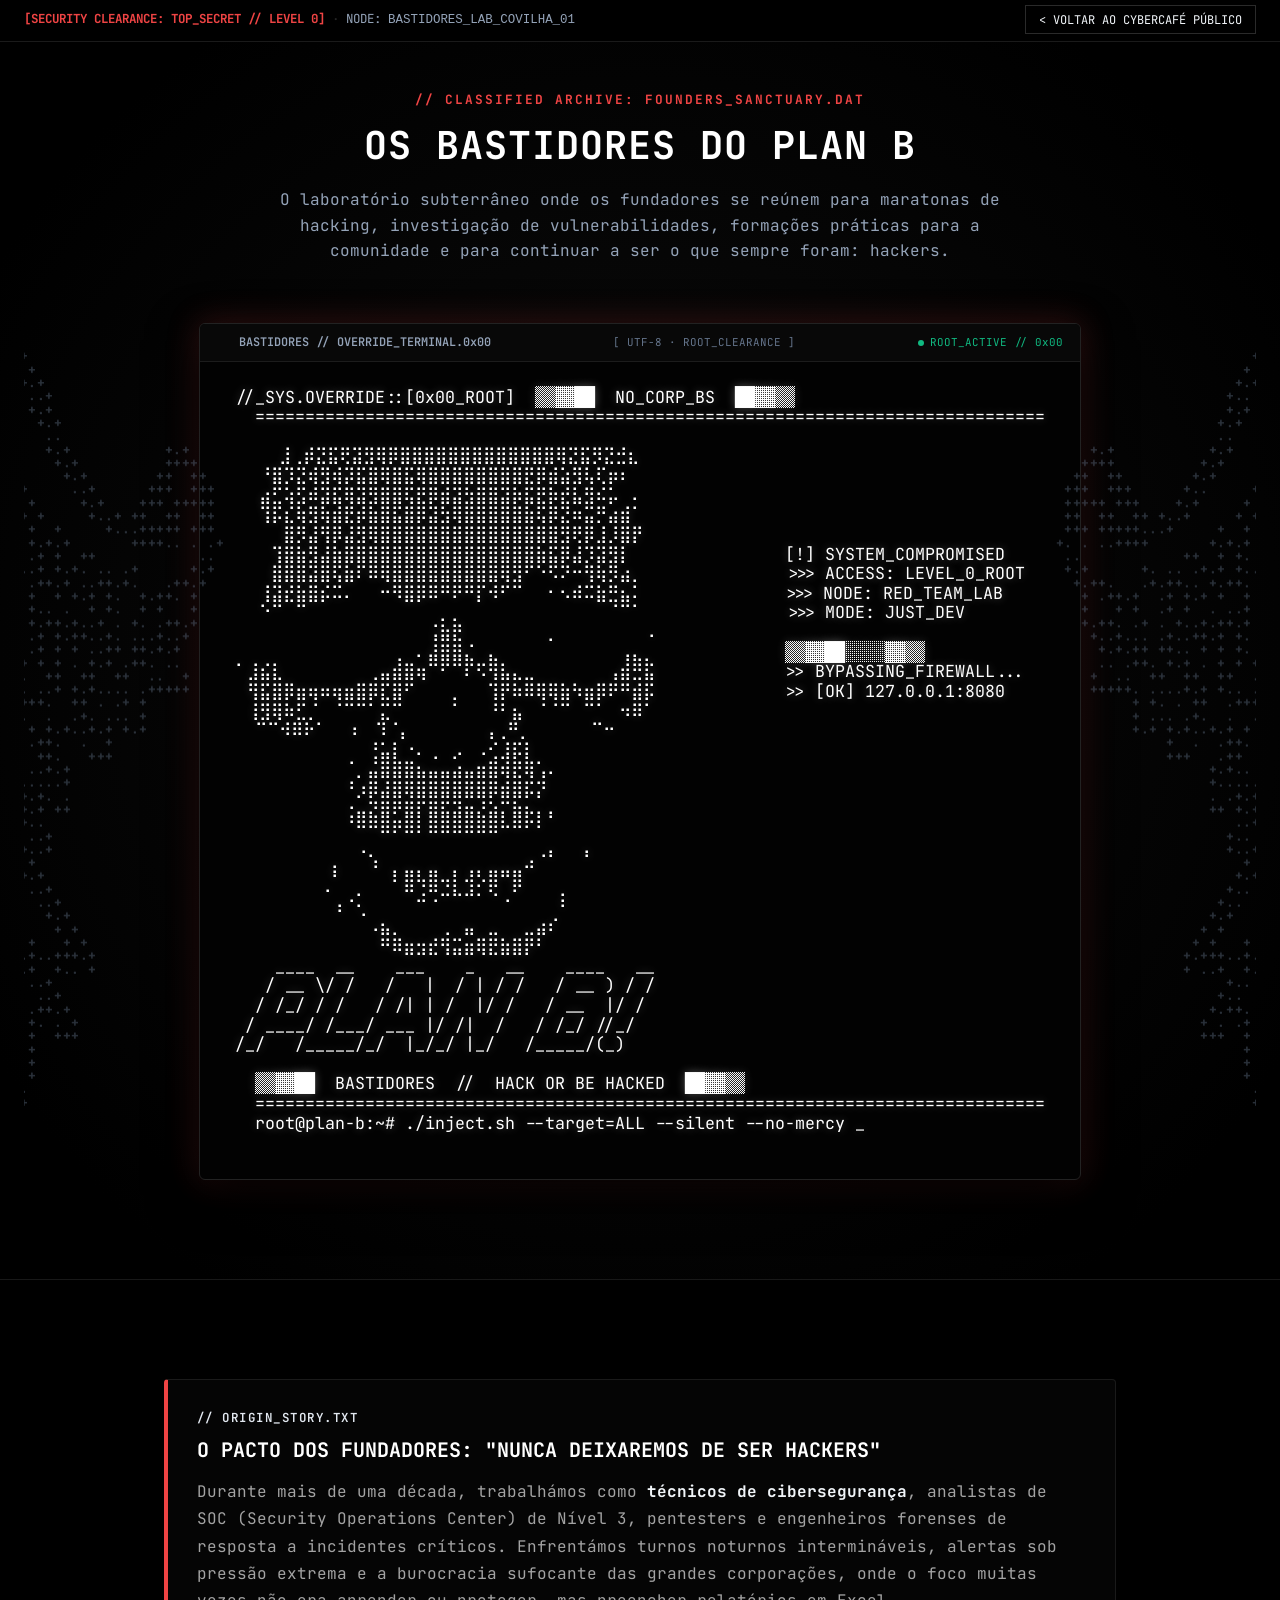
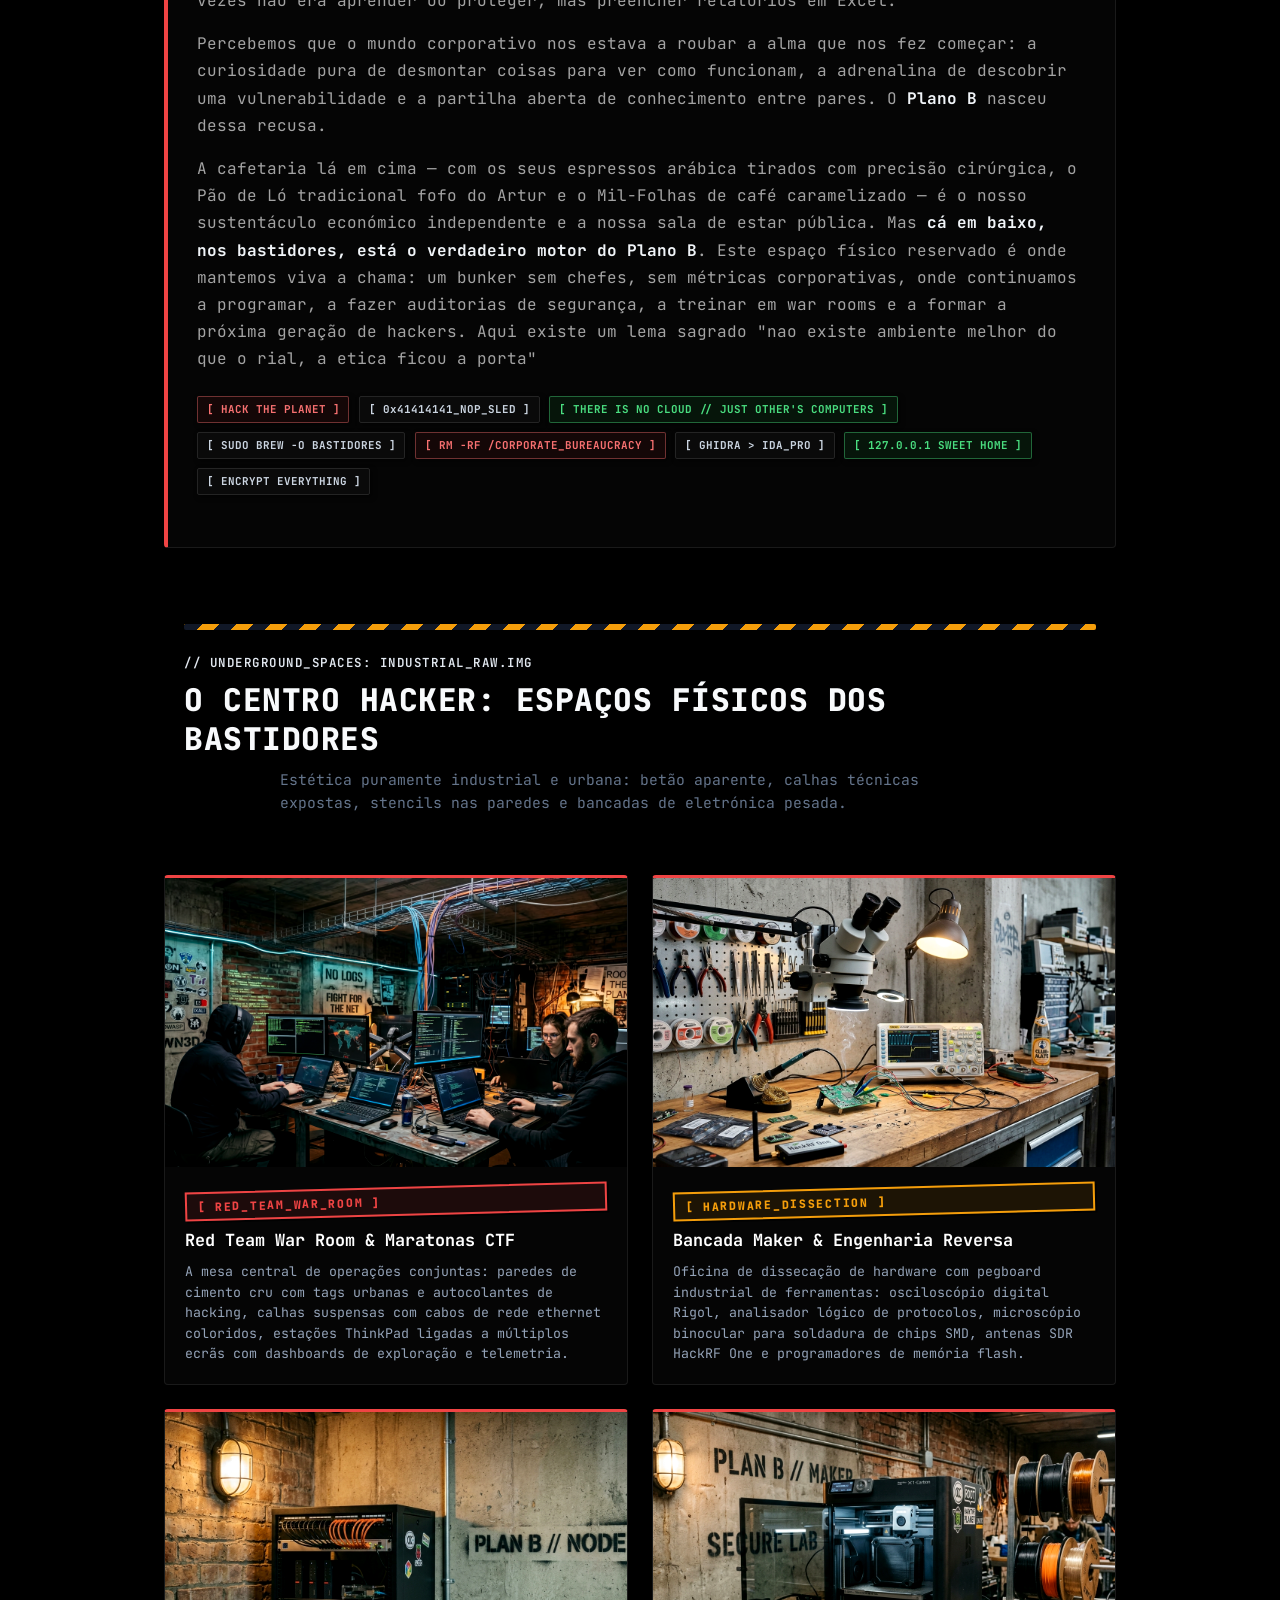
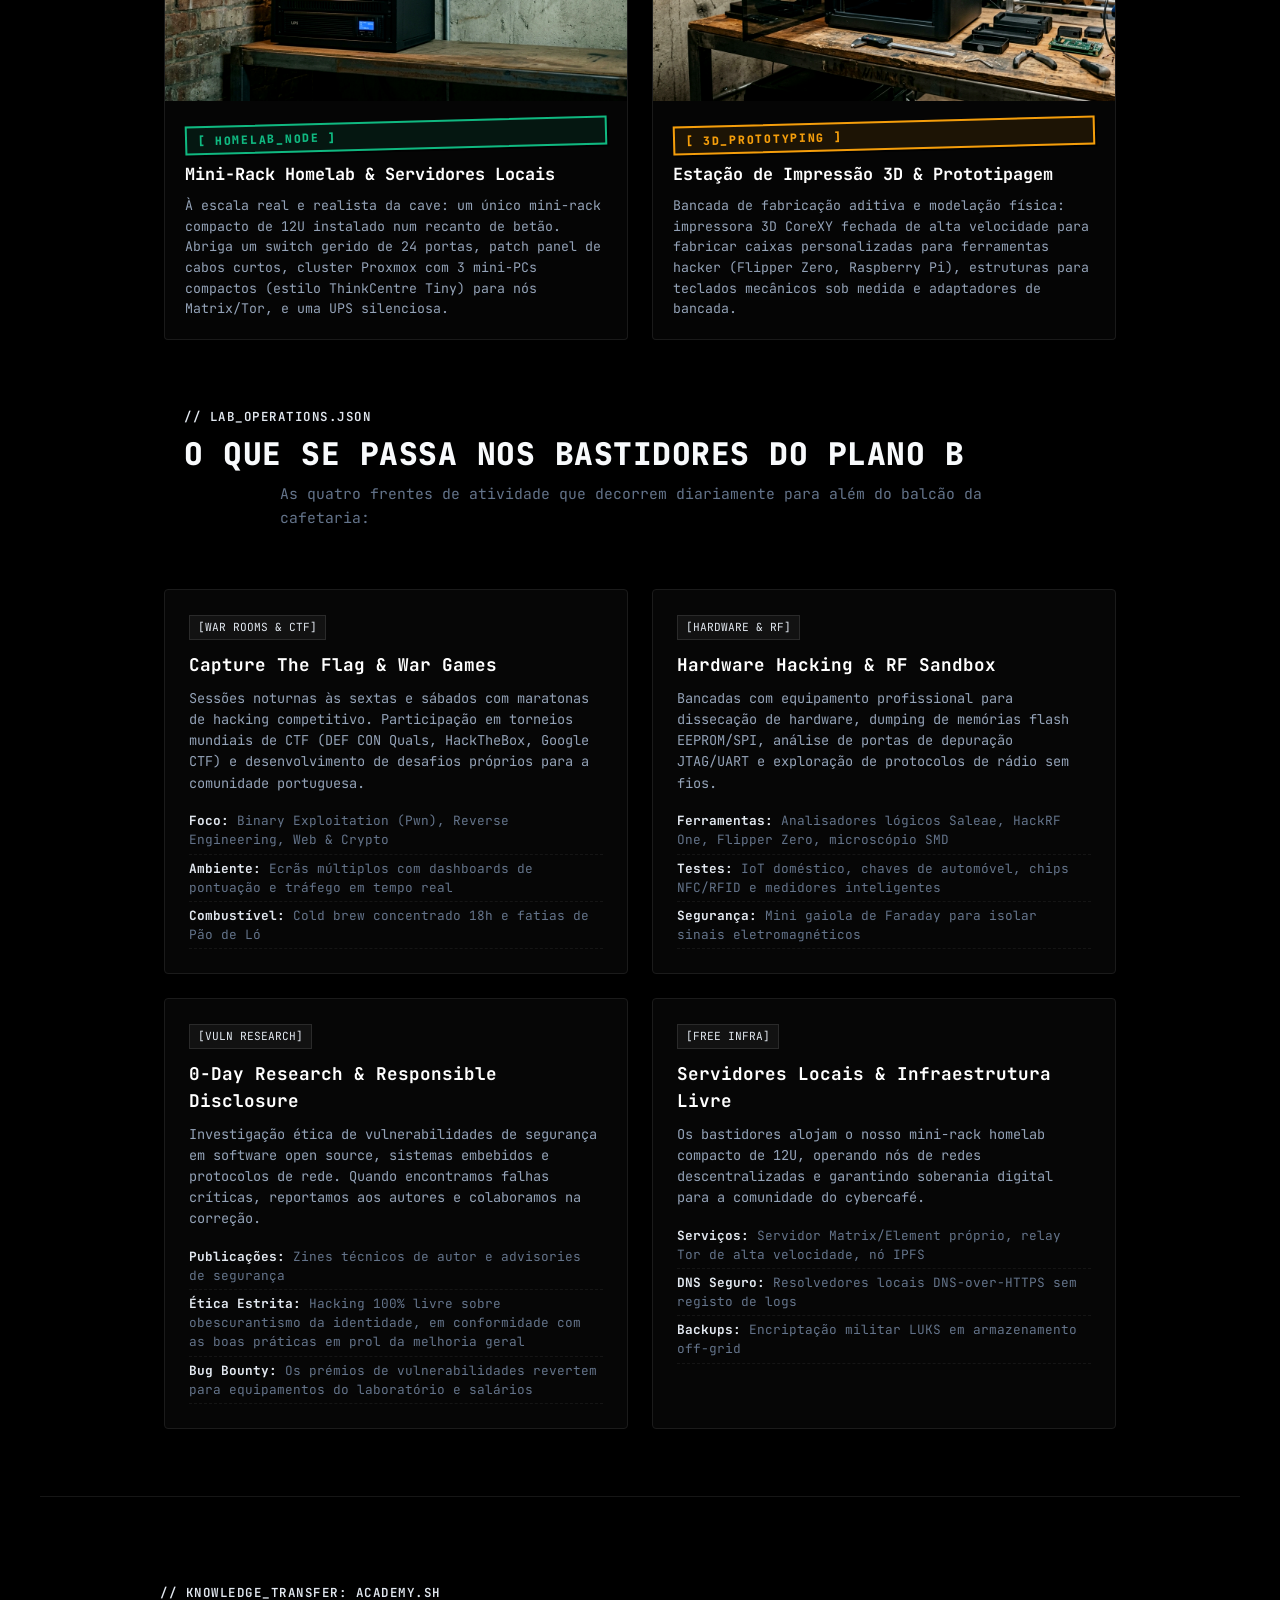
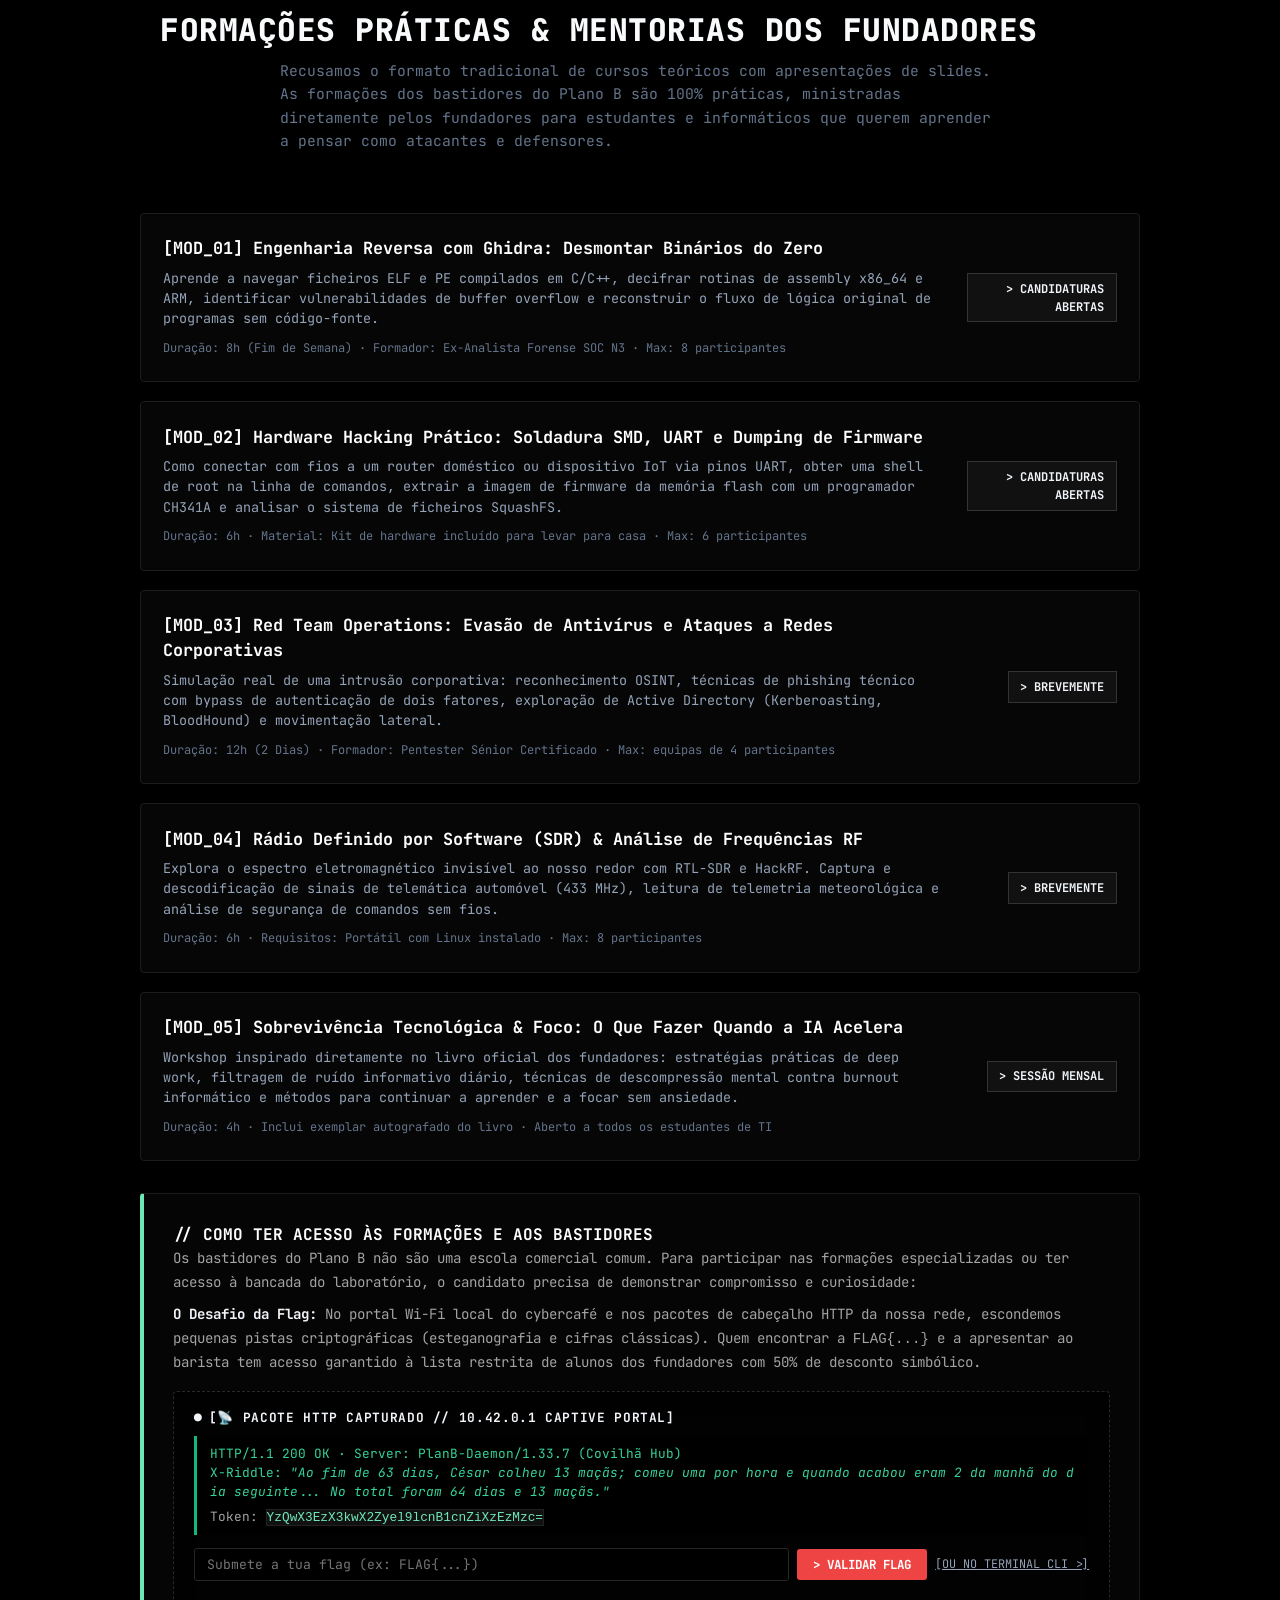
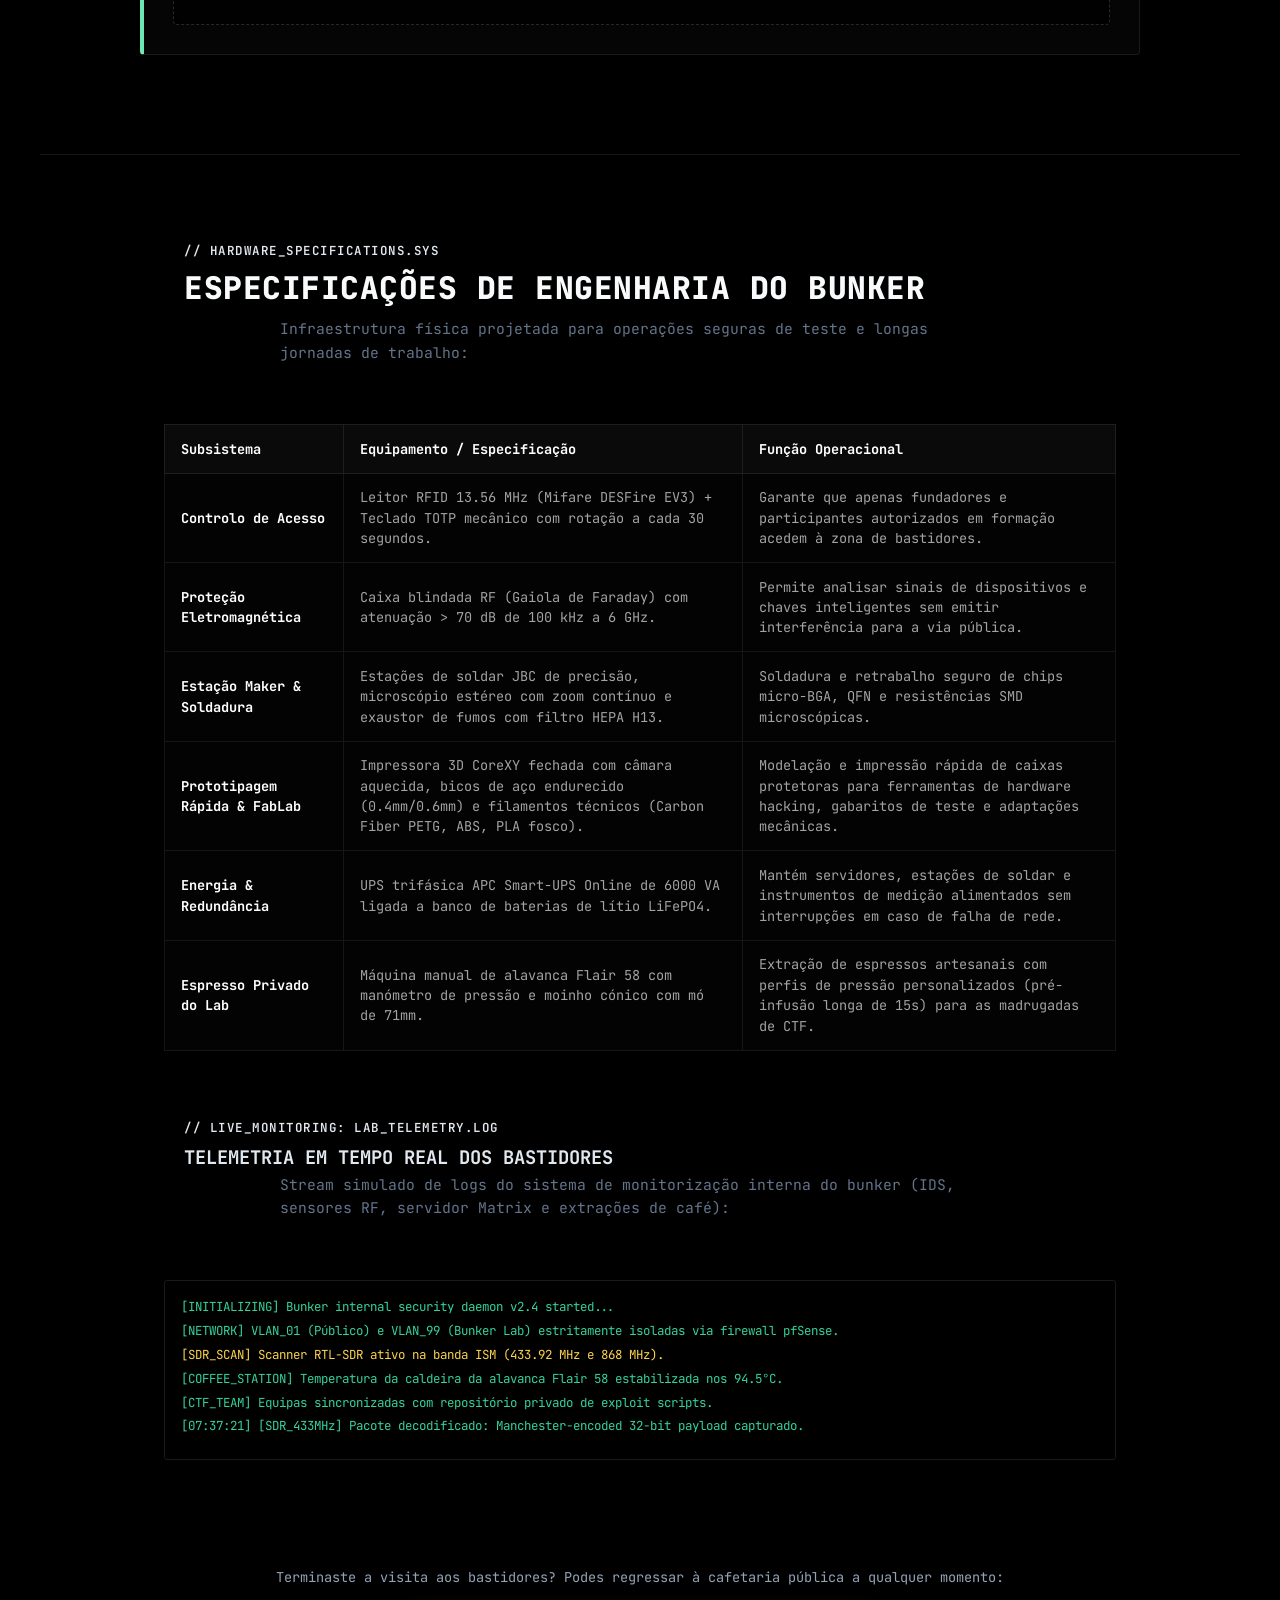
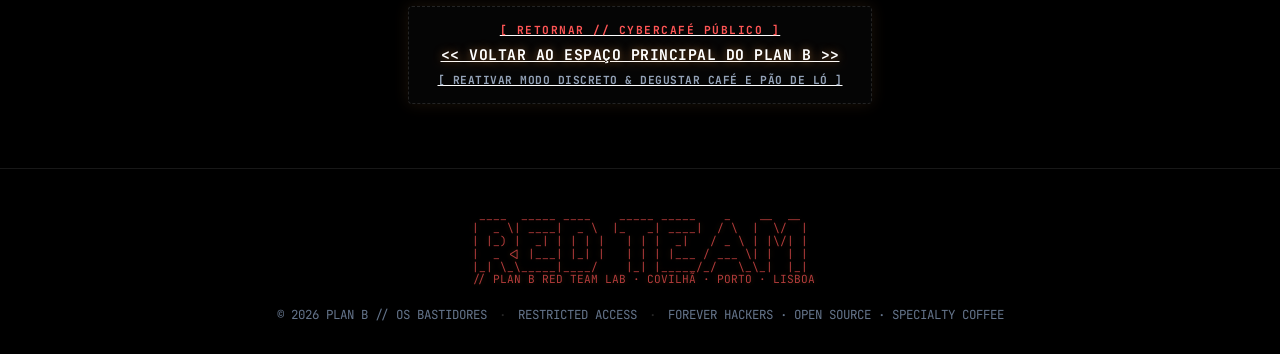
==== commit 91ea08dc: "update" ====
--- a/bastidores.html
+++ b/bastidores.html
@@ -10,7 +10,7 @@
     <link rel="icon" type="image/png" sizes="32x32" href="favicon-32x32.png">
     <link rel="icon" type="image/x-icon" href="favicon.ico">
     <link rel="apple-touch-icon" sizes="180x180" href="apple-touch-icon.png">
-    <link rel="stylesheet" href="styles.css?v=202611242225">
+    <link rel="stylesheet" href="styles.css?v=202611261716">
     <link rel="preconnect" href="https://fonts.googleapis.com">
     <link rel="preconnect" href="https://fonts.gstatic.com" crossorigin>
     <link
--- a/styles.css
+++ b/styles.css
@@ -285,18 +285,18 @@
     font-size: 0.72rem;
     line-height: 1.15;
     color: var(--amber-glow);
-    overflow-x: auto;
+    overflow: hidden;
+    scrollbar-width: none;
+    -ms-overflow-style: none;
     white-space: pre;
     text-shadow: 0 0 6px rgba(224, 139, 62, 0.35);
     user-select: none;
 }
 
 .ascii-art::-webkit-scrollbar {
-    height: 4px;
-}
-
-.ascii-art::-webkit-scrollbar-thumb {
-    background: var(--border-brown-accent);
+    display: none;
+    width: 0;
+    height: 0;
 }
 
 /* ==========================================================================
@@ -2421,9 +2421,17 @@
     display: block !important;
     text-align: left !important;
     text-shadow: 0 0 10px rgba(255, 180, 84, 0.5) !important;
-    overflow-x: auto;
+    overflow: hidden;
+    scrollbar-width: none;
+    -ms-overflow-style: none;
     white-space: pre;
     font-family: var(--font-mono);
+}
+
+.bunker-hero-ascii::-webkit-scrollbar {
+    display: none;
+    width: 0;
+    height: 0;
 }
 
 /* Character Scramble / Decryption States */
@@ -3574,6 +3582,16 @@
     letter-spacing: 0.15em;
     line-height: 1.3;
     margin: 0;
+    overflow: hidden;
+    scrollbar-width: none;
+    -ms-overflow-style: none;
+}
+
+.cred-barcode::-webkit-scrollbar {
+    display: none;
+    width: 0;
+    height: 0;
+}
 }
 
 .credential-footer {
